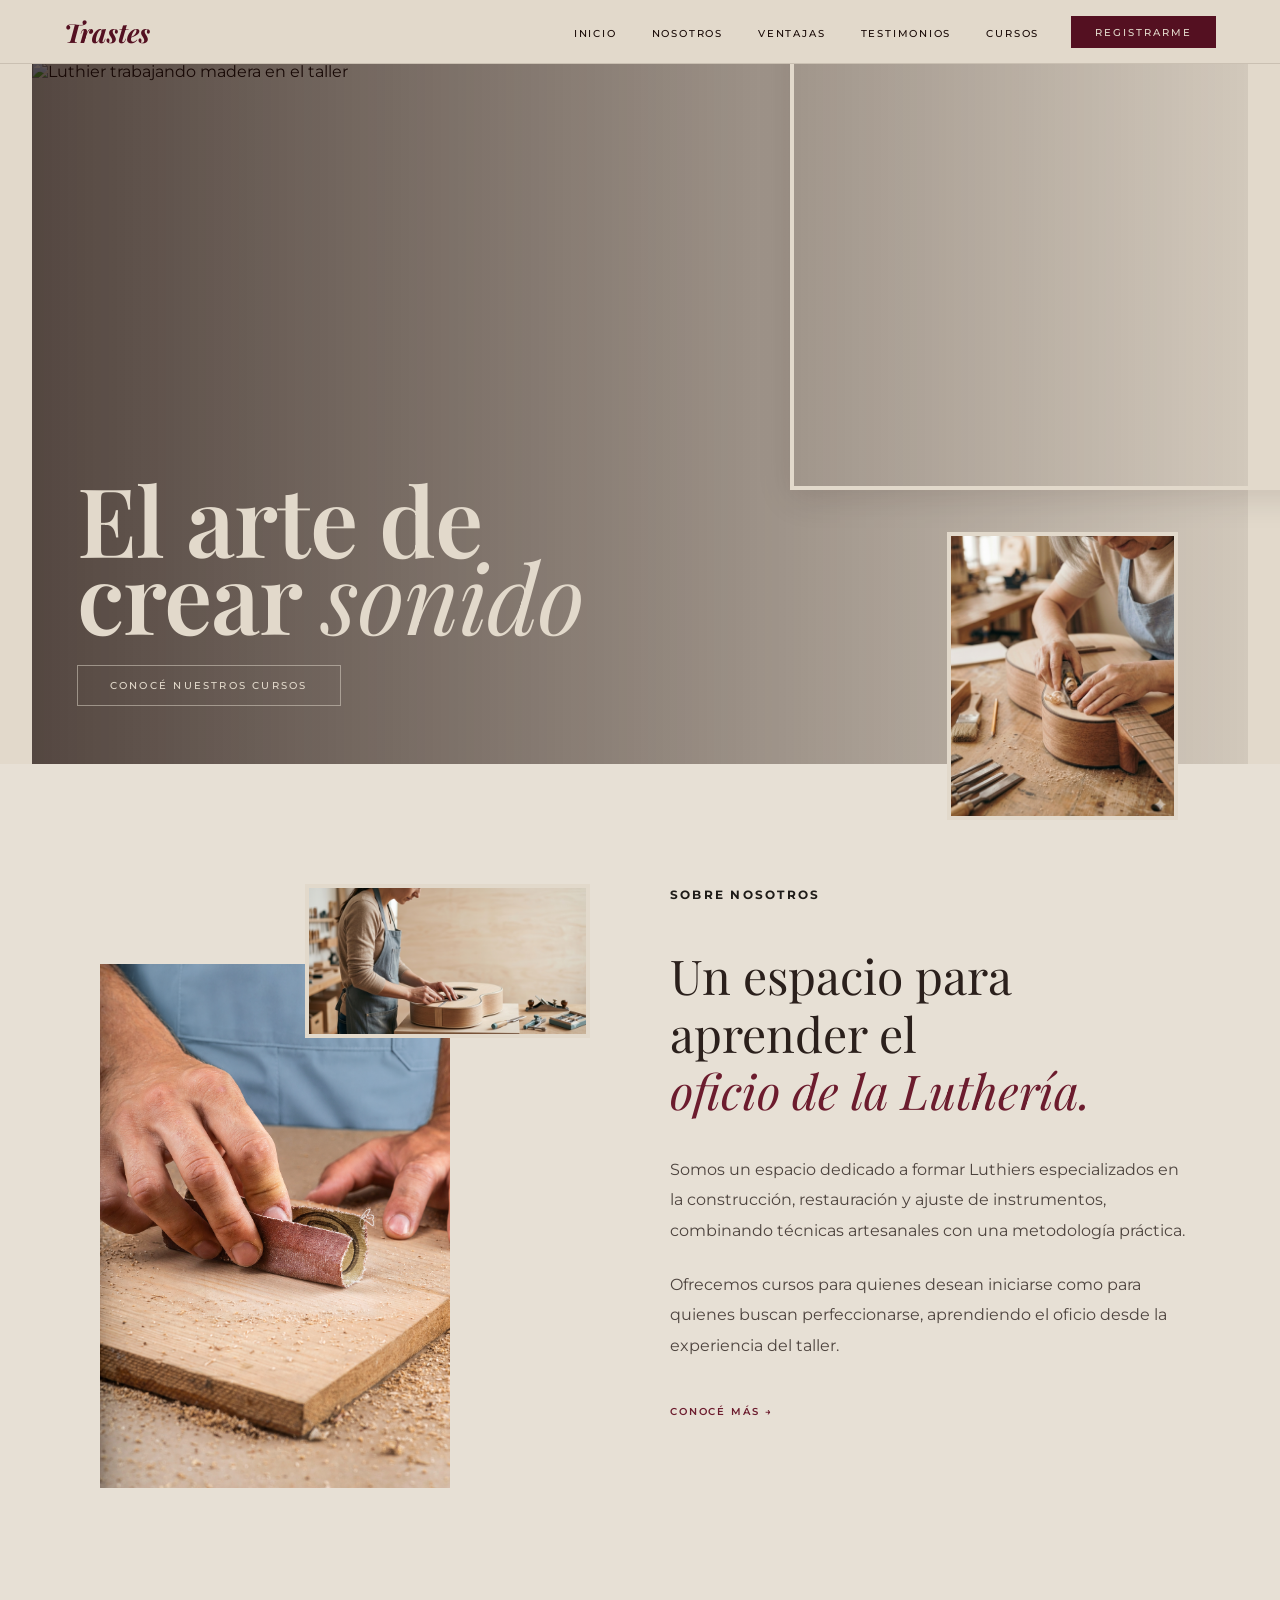
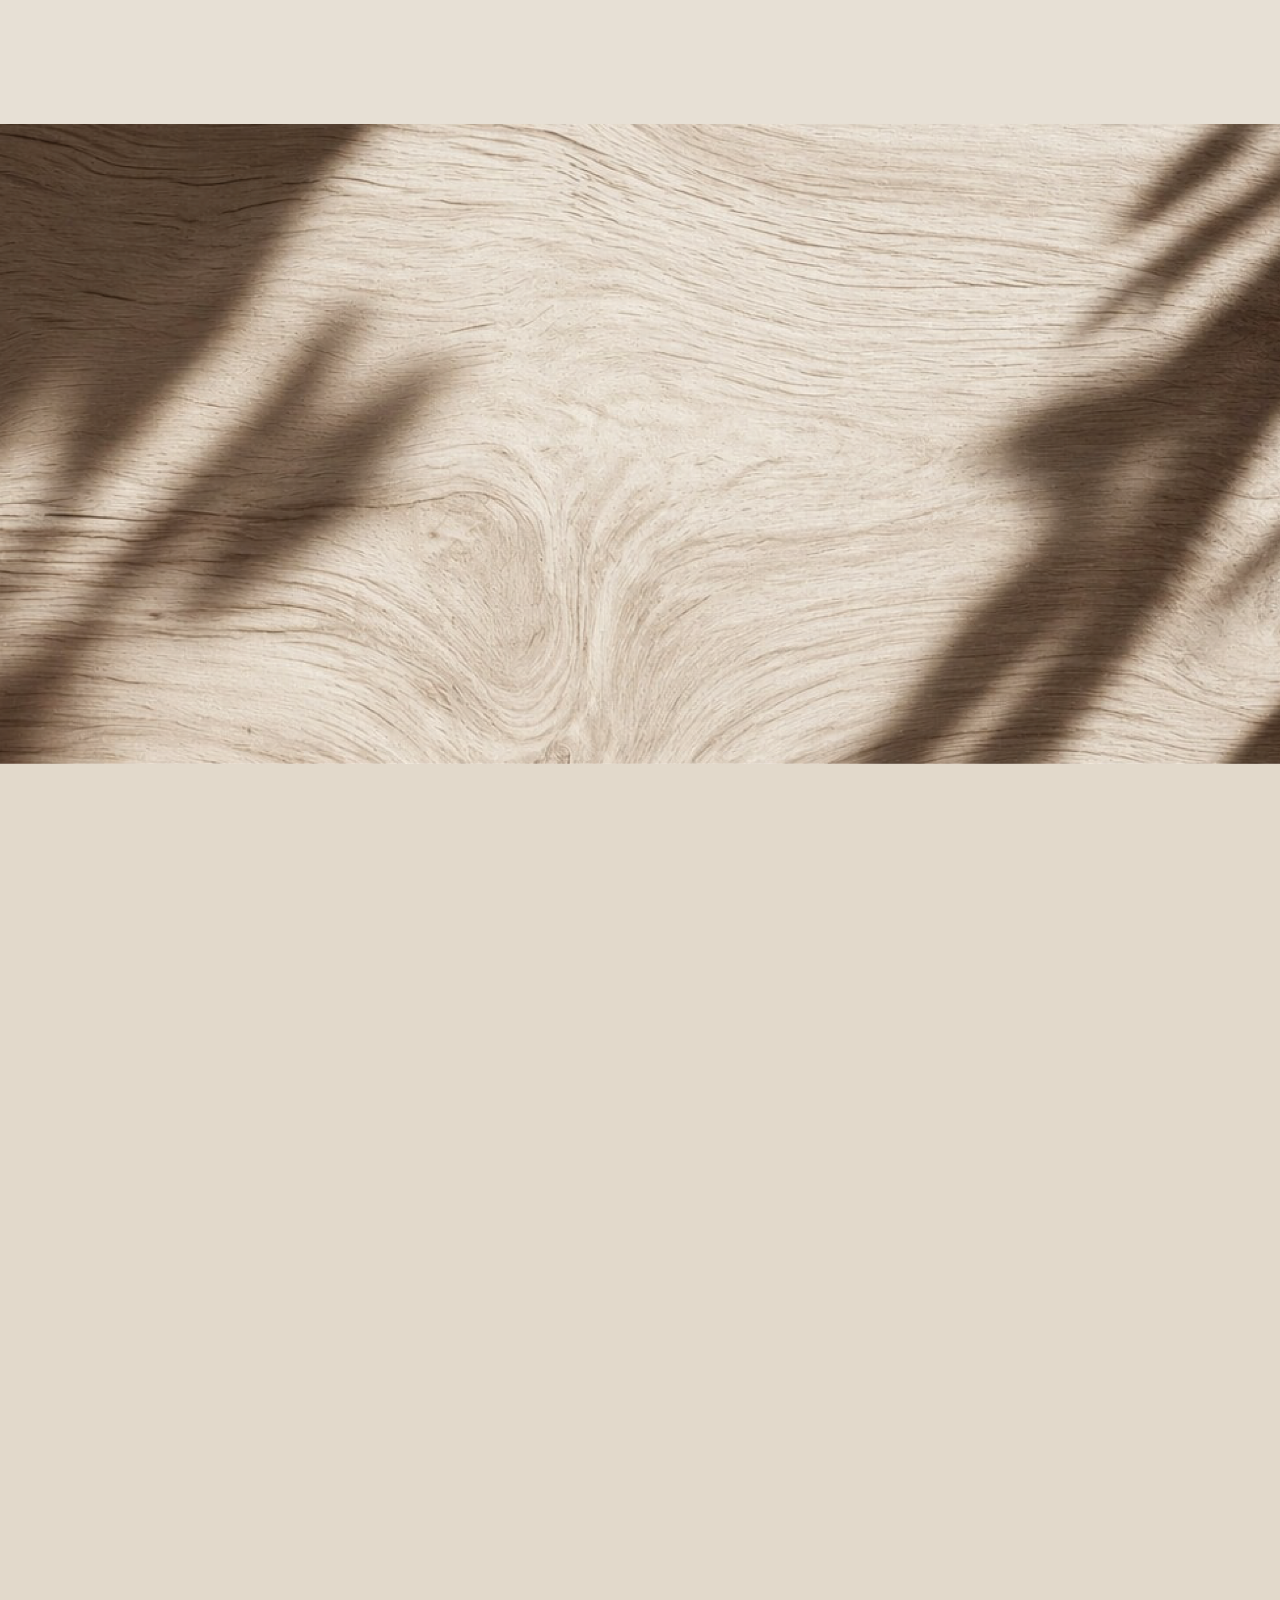
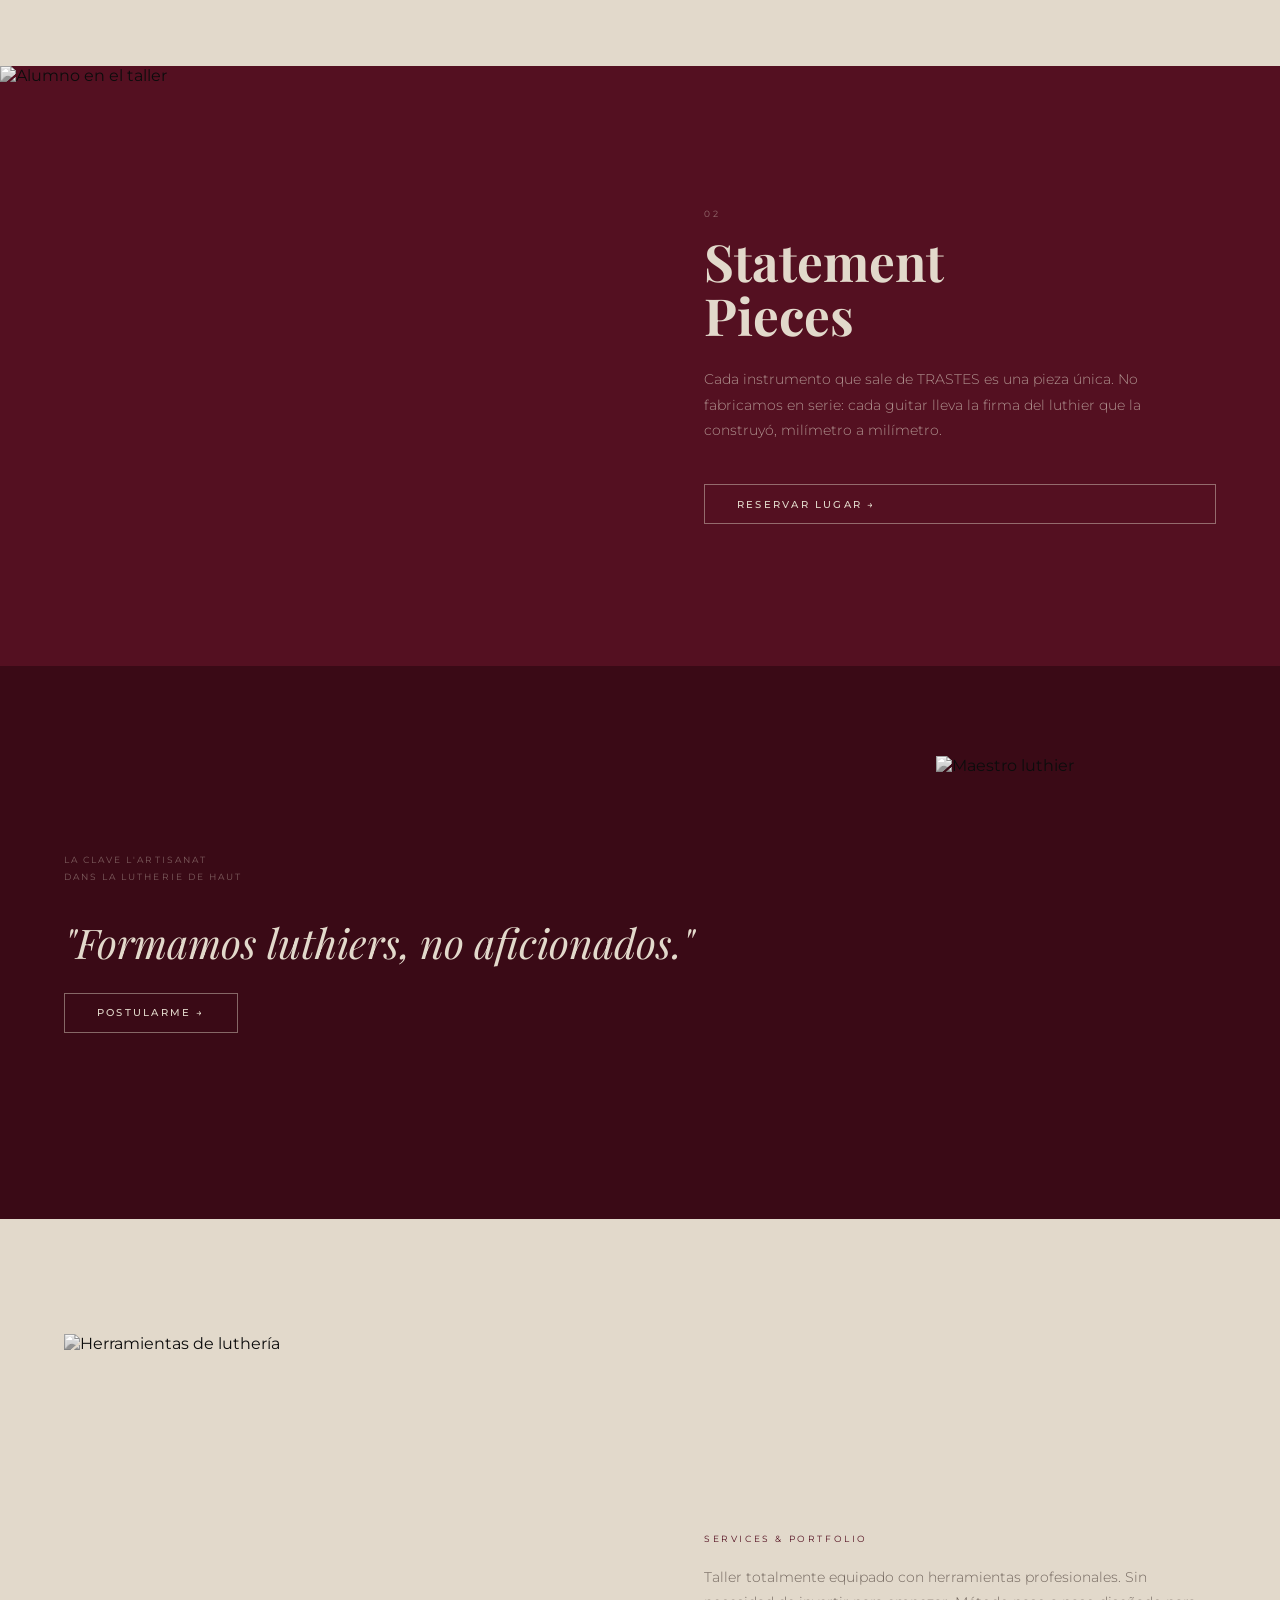
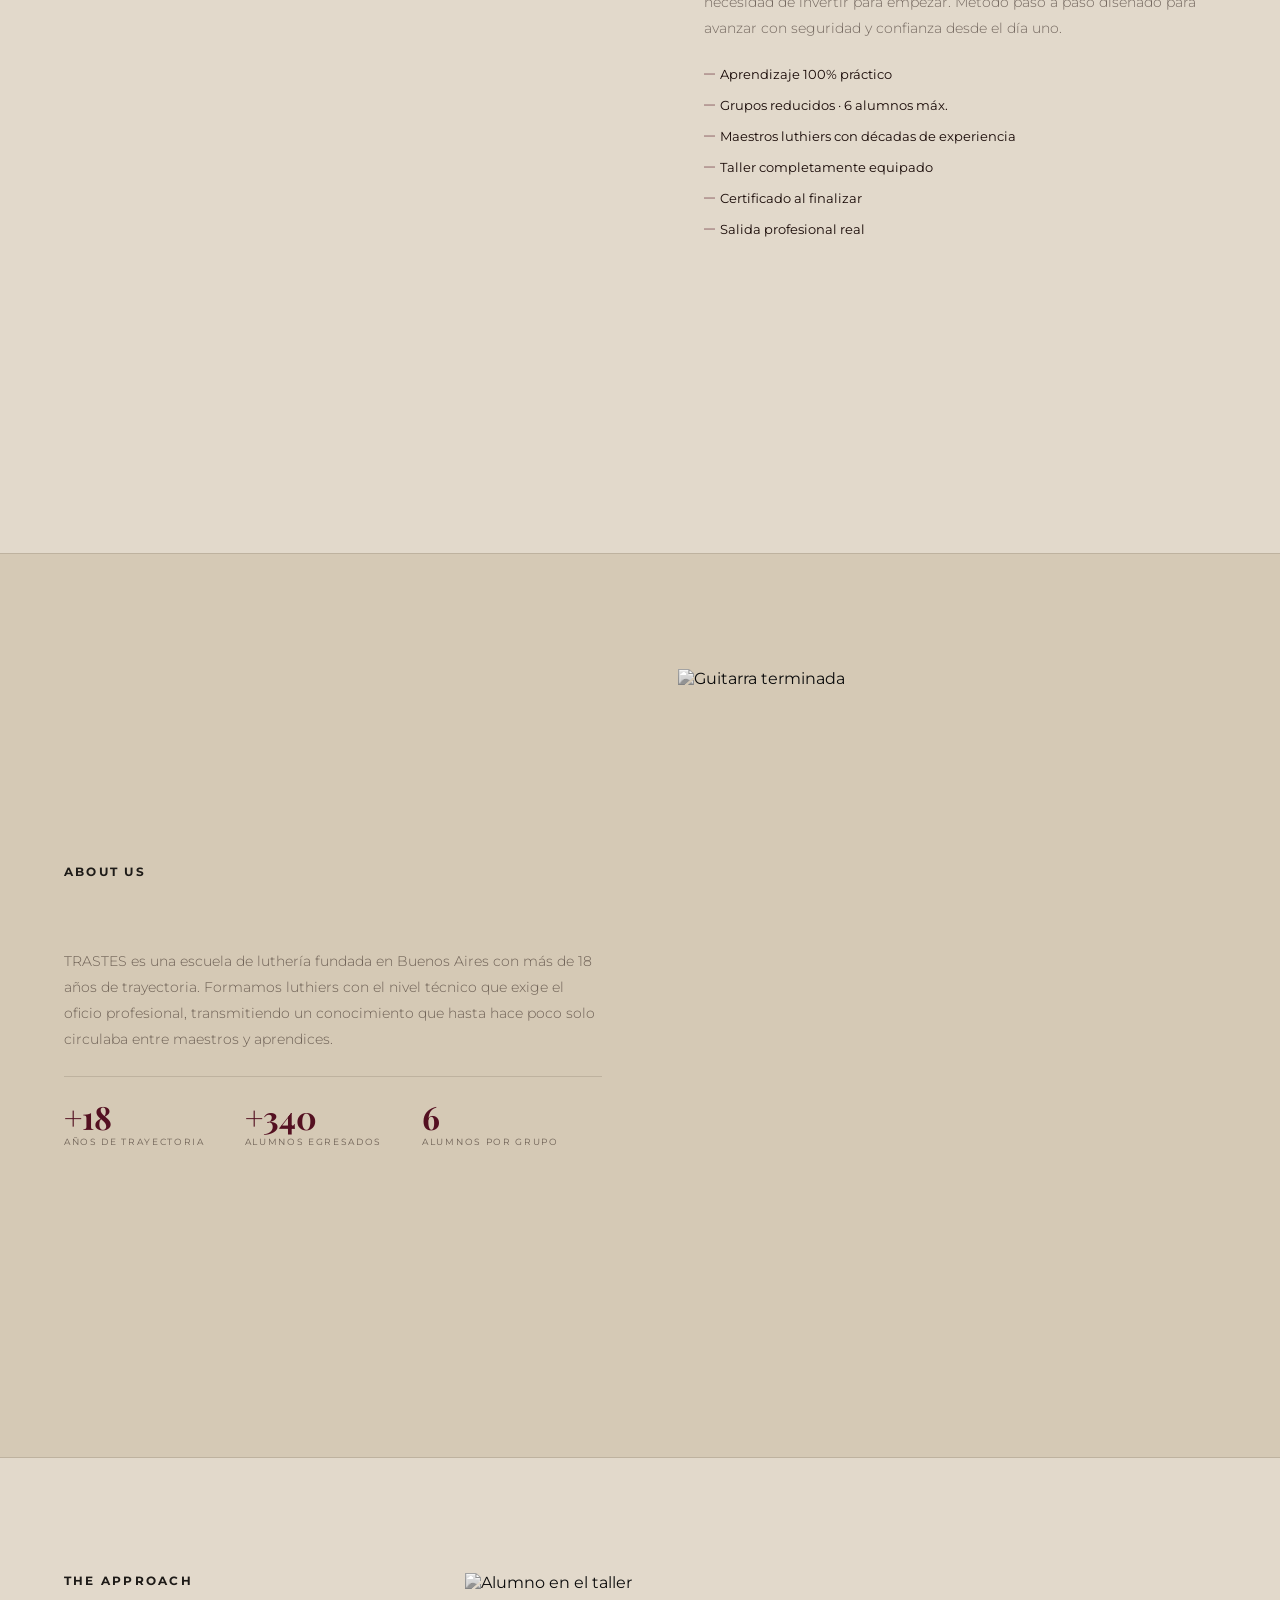
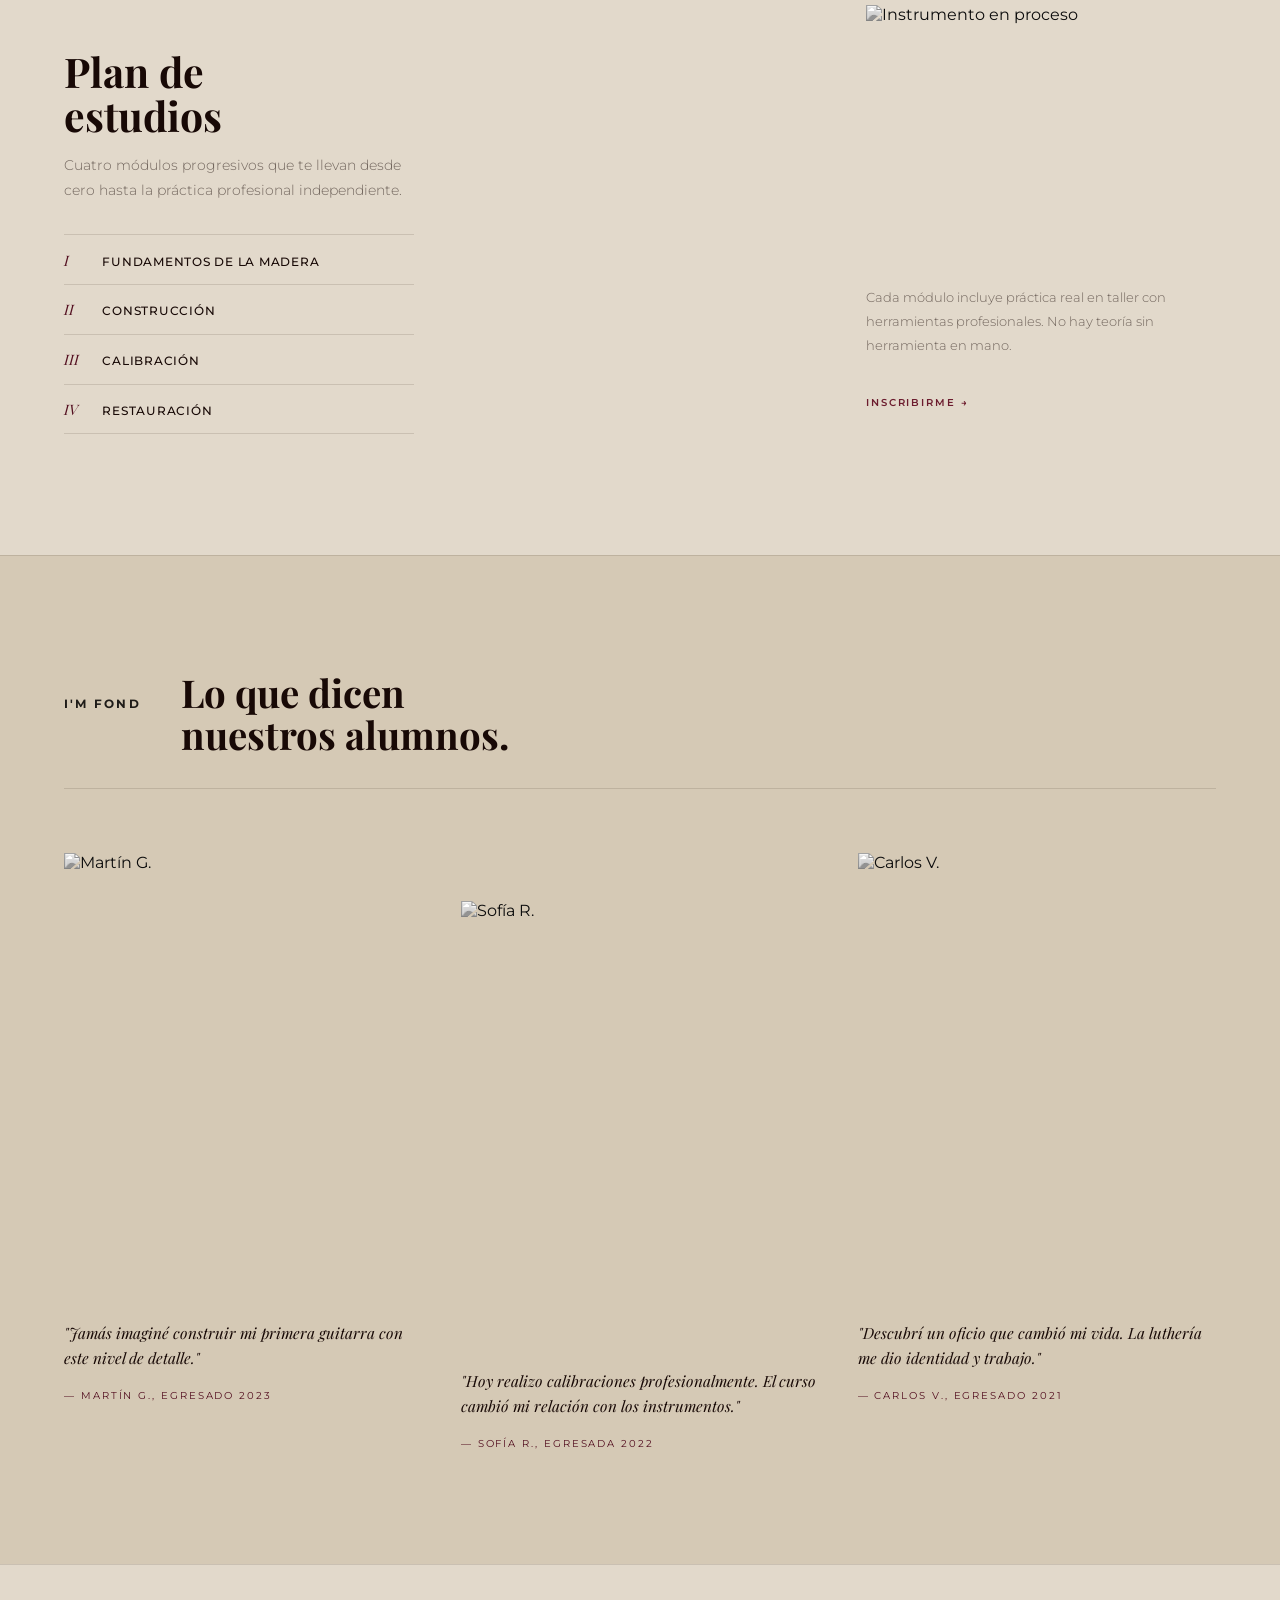
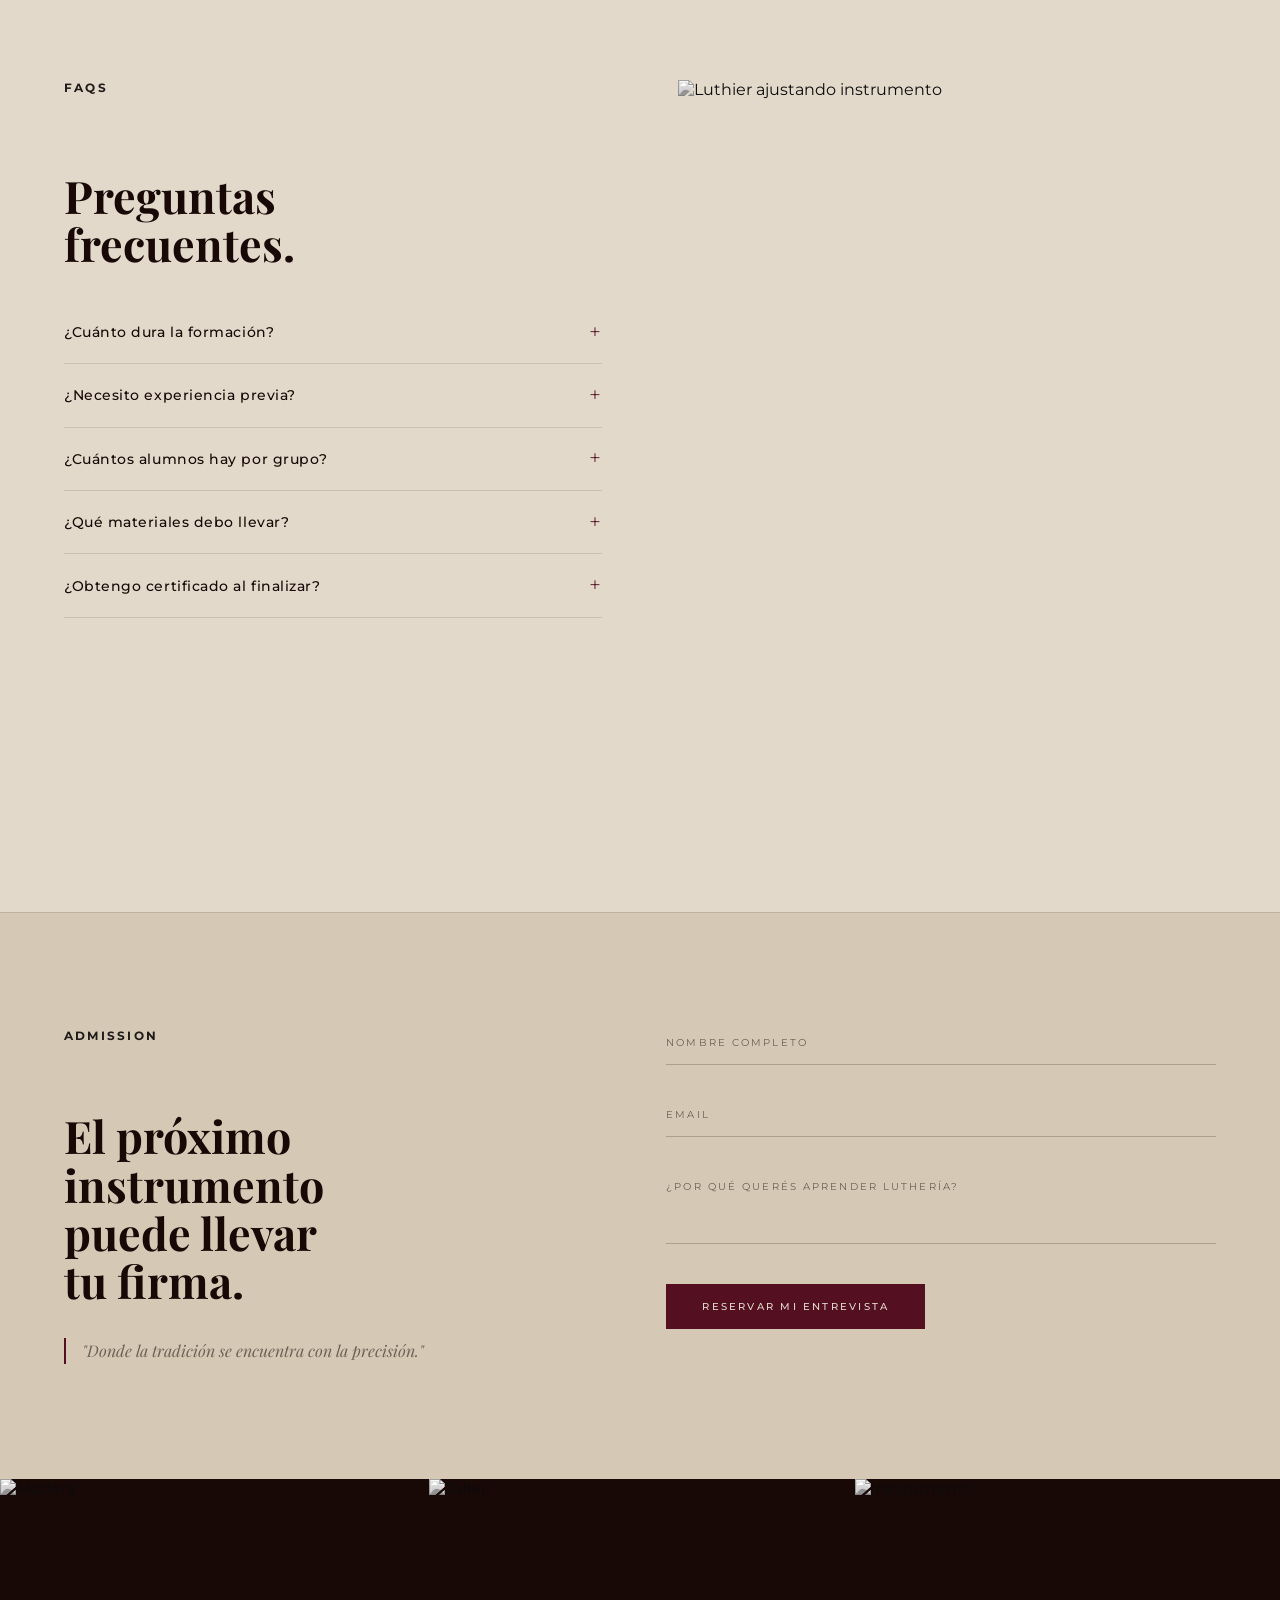
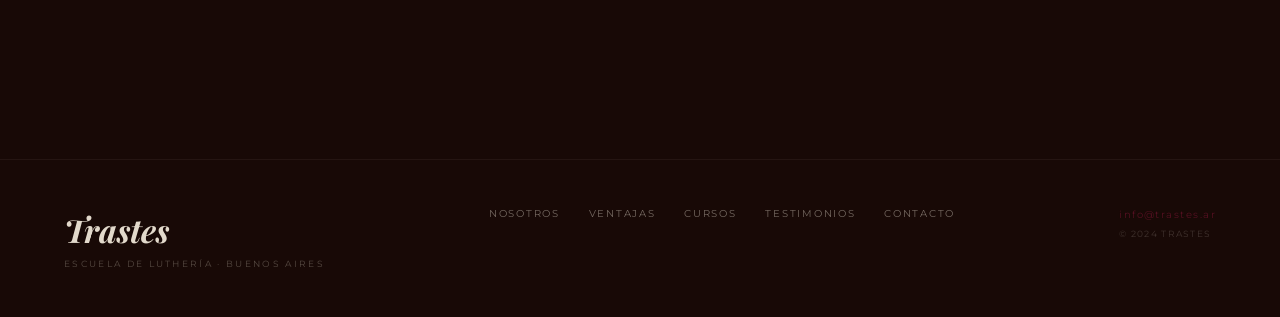
==== index.html @ 35c05bf8 "Add files via upload" ====
<!DOCTYPE html>
<html lang="es">
<head>
  <meta charset="UTF-8" />
  <meta name="viewport" content="width=device-width, initial-scale=1.0" />
  <title>TRASTES — Escuela de Luthería</title>

  <!-- ════ FUENTES ════ -->
  <link rel="preconnect" href="https://fonts.googleapis.com" />
  <link rel="preconnect" href="https://fonts.gstatic.com" crossorigin />
  <link href="https://fonts.googleapis.com/css2?family=Playfair+Display:ital,wght@0,400;0,600;0,700;0,900;1,400;1,600;1,700&family=Montserrat:wght@300;400;500;600&display=swap" rel="stylesheet" />

  <link rel="stylesheet" href="css/styles.css" />
</head>
<body>

  <!-- ════════════════════════════════════════════
       LOADER
  ════════════════════════════════════════════ -->
  <!-- INICIO LOADER -->
  <div class="loader" id="loader">
    <span class="loader-logo">Trastes</span>
    <div class="loader-track"><div class="loader-fill" id="loaderFill"></div></div>
  </div>
  <!-- FIN LOADER -->


  <!-- ════════════════════════════════════════════
       NAVEGACIÓN
  ════════════════════════════════════════════ -->
  <!-- INICIO NAV -->
  <nav class="nav" id="mainNav">
    <a href="#hero" class="nav-logo">Trastes</a>
    <ul class="nav-links" id="navLinks">
      <li><a href="#hero"        class="nav-link">Inicio</a></li>
      <li><a href="#nosotros"    class="nav-link">Nosotros</a></li>
      <li><a href="#ventajas"    class="nav-link">Ventajas</a></li>
      <li><a href="#testimonios" class="nav-link">Testimonios</a></li>
      <li><a href="#cursos"      class="nav-link">Cursos</a></li>
    </ul>
    <a href="#admision" class="nav-cta">Registrarme</a>
    <button class="nav-burger" id="navBurger" aria-label="Menú" aria-expanded="false">
      <span class="bl"></span><span class="bl"></span>
    </button>
  </nav>
  <!-- Panel mobile -->
  <div class="mobile-panel" id="mobilePanel">
    <ul class="mobile-list">
      <li><a href="#hero"        class="mob-link">Inicio</a></li>
      <li><a href="#nosotros"    class="mob-link">Nosotros</a></li>
      <li><a href="#ventajas"    class="mob-link">Ventajas</a></li>
      <li><a href="#testimonios" class="mob-link">Testimonios</a></li>
      <li><a href="#cursos"      class="mob-link">Cursos</a></li>
      <li><a href="#admision"    class="mob-link mob-cta">Registrarme</a></li>
    </ul>
  </div>
  <!-- FIN NAV -->


  <!-- ════════════════════════════════════════════
       S1 · HERO
       Foto sangra a bordes, texto abajo-izquierda,
       imagen secundaria flota superpuesta abajo-derecha
  ════════════════════════════════════════════ -->
  <!-- INICIO S1 HERO -->
  <section class="s1" id="hero">
    <!-- Foto principal: luthier trabajando madera -->
    <div class="s1-bg">
      <!--
        [IMAGEN HERO]
        Foto real: luthier tallando madera, taller cálido.
        Dimensiones recomendadas: 1600×900px
        Reemplazá el src por tu foto.
      -->
      <img
        src=assets/hero.png
        alt="Luthier trabajando madera en el taller"
        class="s1-photo" id="heroPhoto"
      />
      <div class="s1-overlay"></div>
    </div>

    <!-- Texto superpuesto: abajo-izquierda -->
    <div class="s1-text">
      <h1 class="s1-title">
        El arte de<br>crear <em>sonido</em>
      </h1>
      <a href="#cursos" class="cta-outline">Conocé nuestros cursos</a>
    </div>

    <!-- Imagen secundaria flotante: abajo-derecha
         Recuadro más pequeño superpuesto sobre la foto principal -->
    <div class="s1-inset">
      <!--
        [IMAGEN INSET HERO]
        Foto: detalle de instrumento terminado o madera de cerca.
      -->
      <img
        src=assets/2.png
        alt="Detalle de madera trabajada"
      />
    </div>
  </section>
  <!-- FIN S1 HERO -->


  <!-- ════════════════════════════════════════════
       S2 · FILOSOFÍA — layout editorial asimétrico
       Número enorme "01" + texto lead + foto cuadrada
       EVERY LINE TELLS A STORY
  ════════════════════════════════════════════ -->
<!-- =========================
SOBRE NOSOTROS
========================= -->
<section class="s2" id="nosotros">

    <div class="s2-container">

        <!-- IZQUIERDA -->
        <div class="s2-gallery">

            <div class="img-small img-top">
                <img src="assets/4.png" alt="">
            </div>

            <div class="img-main">
                <img src="assets/3.png" alt="">
            </div>

            <div class="img-small img-bottom">
                <img src="assets/5.png" alt="">
            </div>

        </div>

        <!-- DERECHA -->
        <div class="s2-content">

            <span class="tag">
                SOBRE NOSOTROS
            </span>

            <h2>

                Un espacio para<br>

                aprender el<br> 
              <em>oficio de la Luthería.</em>

            </h2>

            <p>

                Somos un espacio dedicado a formar Luthiers especializados en la
                construcción, restauración y ajuste de instrumentos,
                combinando técnicas artesanales con una metodología práctica.

            </p>

            <p>

                Ofrecemos cursos para quienes desean iniciarse como para quienes
                buscan perfeccionarse, aprendiendo el oficio desde la experiencia
                del taller.

            </p>

            <a href="#cursos" class="link-arrow">
                Conocé más →
            </a>

        </div>

    </div>

</section>
  <!-- FIN S2 FILOSOFÍA -->

<section class="s3">

    <div class="s3-photo-wrap">

        <img
            src="assets/5-09.png"
            alt="Interior del taller"
            class="s3-photo"
        />

        <div class="s3-overlay"></div>

        <div class="s3-quote-box">

            <p class="s3-quote">
                Cada instrumento que construís refleja paciencia y
                presición.
            </p>

        </div>

    </div>

</section>
  <!-- ════════════════════════════════════════════
       S4 · INTERIOR DESIGN — grilla editorial
       Col izquierda: número + título + texto
       Col derecha: foto grande + foto pequeña superpuesta
  ════════════════════════════════════════════ -->
  <!-- INICIO S4 ABOUT -->
  <section class="s4 js-reveal">
    <div class="s4-wrap">

      <div class="s4-left">
        <p class="s4-num">01.</p>
        <h2 class="s4-title">El Interior<br>Design del<br>Sonido.</h2>
        <p class="s4-body">
          No enseñamos a ensamblar piezas. Formamos luthiers capaces de construir, ajustar y restaurar guitarras con el nivel técnico que exige el oficio profesional.
        </p>
        <p class="s4-body">
          Aprendizaje 100% práctico: construís instrumentos reales desde el primer día. Grupos de máximo 6 alumnos para seguimiento personalizado.
        </p>
        <a href="#cursos" class="cta-solid">Ver cursos</a>
      </div>

      <div class="s4-right">
        <!-- Foto grande -->
        <div class="s4-img-main">
          <!--
            [IMAGEN S4 GRANDE]
            Foto: guitarra acústica apoyada, luz cálida lateral.
          -->
          <img
            src="https://images.unsplash.com/photo-1510915361894-db8b60106cb1?w=800&q=85&auto=format&fit=crop"
            alt="Guitarra en el taller"
            class="img-bw"
          />
        </div>
        <!-- Foto pequeña superpuesta abajo-izquierda -->
        <div class="s4-img-overlap">
          <!--
            [IMAGEN S4 PEQUEÑA]
            Foto: manos del luthier trabajando.
          -->
          <img
            src="https://images.unsplash.com/photo-1558618666-fcd25c85cd64?w=400&q=85&auto=format&fit=crop"
            alt="Manos del luthier"
            class="img-bw"
          />
        </div>
      </div>

    </div>
  </section>
  <!-- FIN S4 ABOUT -->


  <!-- ════════════════════════════════════════════
       S5 · STATEMENT PIECES — bloque vino invertido
       Fondo vino #541021, foto izquierda, texto derecho
  ════════════════════════════════════════════ -->
  <!-- INICIO S5 STATEMENT -->
  <section class="s5 js-reveal">
    <div class="s5-wrap">

      <!-- Foto izquierda sangra al borde -->
      <div class="s5-img">
        <!--
          [IMAGEN S5]
          Foto: alumno trabajando en el taller, cálida.
        -->
        <img
          src="https://images.unsplash.com/photo-1516924962500-2b4b3b99ea02?w=800&q=85&auto=format&fit=crop"
          alt="Alumno en el taller"
          class="img-bw"
        />
      </div>

      <!-- Texto derecho sobre fondo vino -->
      <div class="s5-text">
        <p class="s5-num">02</p>
        <h2 class="s5-title">Statement<br>Pieces</h2>
        <p class="s5-body">
          Cada instrumento que sale de TRASTES es una pieza única. No fabricamos en serie: cada guitar lleva la firma del luthier que la construyó, milímetro a milímetro.
        </p>
        <a href="#admision" class="cta-outline-light">Reservar lugar →</a>
      </div>

    </div>
  </section>
  <!-- FIN S5 STATEMENT -->


  <!-- ════════════════════════════════════════════
       S6 · MANIFIESTO — cita tipográfica gigante
       Fondo vino, texto crema centrado
  ════════════════════════════════════════════ -->
  <!-- INICIO S6 MANIFIESTO -->
  <section class="s6 js-reveal">
    <div class="s6-wrap">
      <div class="s6-left">
        <p class="s6-tag">LA CLAVE L'ARTISANAT<br>DANS LA LUTHERIE DE HAUT</p>
        <blockquote class="s6-quote">
          "Formamos luthiers, no aficionados."
        </blockquote>
        <a href="#admision" class="cta-outline-light s6-cta">Postularme →</a>
      </div>
      <div class="s6-img">
        <!--
          [IMAGEN S6]
          Foto: maestro luthier de frente, taller de fondo.
        -->
        <img
          src="https://images.unsplash.com/photo-1507003211169-0a1dd7228f2d?w=600&q=85&auto=format&fit=crop"
          alt="Maestro luthier"
          class="img-bw"
        />
      </div>
    </div>
  </section>
  <!-- FIN S6 MANIFIESTO -->


  <!-- ════════════════════════════════════════════
       S7 · UNE CUISINE — grilla invertida crema
       Foto grande izquierda, texto derecho superpuesto
       + foto pequeña que sobresale del recuadro
  ════════════════════════════════════════════ -->
  <!-- INICIO S7 VENTAJAS -->
  <section class="s7 js-reveal" id="ventajas">
    <div class="s7-wrap">

      <!-- Foto grande izquierda (sangra al borde) -->
      <div class="s7-img-main">
        <!--
          [IMAGEN S7 GRANDE]
          Foto: herramientas de luthería sobre mesa de madera.
        -->
        <img
          src="https://images.unsplash.com/photo-1564767655658-4e3de85f5e5d?w=900&q=85&auto=format&fit=crop"
          alt="Herramientas de luthería"
          class="img-bw"
        />
      </div>

      <!-- Foto pequeña superpuesta arriba-derecha de la grande -->
      <div class="s7-img-overlap">
        <!--
          [IMAGEN S7 PEQUEÑA]
          Foto: detalle de barnizado o acabado.
        -->
        <img
          src="https://images.unsplash.com/photo-1511671782779-c97d3d27a1d4?w=400&q=85&auto=format&fit=crop"
          alt="Acabado de guitarra"
          class="img-bw"
        />
      </div>

      <!-- Bloque de texto derecho -->
      <div class="s7-text">
        <p class="s7-tag">SERVICES & PORTFOLIO</p>
        <p class="s7-body">
          Taller totalmente equipado con herramientas profesionales. Sin necesidad de invertir para empezar. Método paso a paso diseñado para avanzar con seguridad y confianza desde el día uno.
        </p>
        <ul class="s7-list">
          <li>Aprendizaje 100% práctico</li>
          <li>Grupos reducidos · 6 alumnos máx.</li>
          <li>Maestros luthiers con décadas de experiencia</li>
          <li>Taller completamente equipado</li>
          <li>Certificado al finalizar</li>
          <li>Salida profesional real</li>
        </ul>
      </div>

    </div>
  </section>
  <!-- FIN S7 VENTAJAS -->


  <!-- ════════════════════════════════════════════
       S8 · ABOUT US — grilla editorial 2 col
       Texto izquierda + foto derecha
  ════════════════════════════════════════════ -->
  <!-- INICIO S8 ABOUT -->
  <section class="s8 js-reveal">
    <div class="s8-wrap">

      <div class="s8-left">
        <p class="tag">about us</p>
        <p class="s8-body">
          TRASTES es una escuela de luthería fundada en Buenos Aires con más de 18 años de trayectoria. Formamos luthiers con el nivel técnico que exige el oficio profesional, transmitiendo un conocimiento que hasta hace poco solo circulaba entre maestros y aprendices.
        </p>
        <div class="s8-stats">
          <div class="s8-stat">
            <span class="s8-sn">+18</span>
            <span class="s8-sl">años de trayectoria</span>
          </div>
          <div class="s8-stat">
            <span class="s8-sn">+340</span>
            <span class="s8-sl">alumnos egresados</span>
          </div>
          <div class="s8-stat">
            <span class="s8-sn">6</span>
            <span class="s8-sl">alumnos por grupo</span>
          </div>
        </div>
      </div>

      <div class="s8-right">
        <!--
          [IMAGEN S8]
          Foto: guitarra terminada o detalle del barnizado.
        -->
        <img
          src="https://images.unsplash.com/photo-1510915361894-db8b60106cb1?w=700&q=85&auto=format&fit=crop"
          alt="Guitarra terminada"
          class="img-bw"
        />
      </div>

    </div>
  </section>
  <!-- FIN S8 ABOUT -->


  <!-- ════════════════════════════════════════════
       S9 · THE APPROACH — panel crema editorial
       Izquierda: etiqueta + título + texto
       Centro: foto vertical
       Derecha: foto pequeña + texto adicional
  ════════════════════════════════════════════ -->
  <!-- INICIO S9 APPROACH -->
  <section class="s9 js-reveal" id="cursos">
    <div class="s9-wrap">

      <div class="s9-col-a">
        <p class="tag">The Approach</p>
        <h2 class="s9-title">Plan de<br>estudios</h2>
        <p class="s9-body">Cuatro módulos progresivos que te llevan desde cero hasta la práctica profesional independiente.</p>
        <ul class="s9-modulos">
          <li class="s9-mod">
            <span class="s9-mod-n">I</span>
            <span class="s9-mod-name">Fundamentos de la madera</span>
          </li>
          <li class="s9-mod">
            <span class="s9-mod-n">II</span>
            <span class="s9-mod-name">Construcción</span>
          </li>
          <li class="s9-mod">
            <span class="s9-mod-n">III</span>
            <span class="s9-mod-name">Calibración</span>
          </li>
          <li class="s9-mod">
            <span class="s9-mod-n">IV</span>
            <span class="s9-mod-name">Restauración</span>
          </li>
        </ul>
      </div>

      <div class="s9-col-b">
        <!--
          [IMAGEN S9 VERTICAL]
          Foto: alumno trabajando en el taller, vertical.
        -->
        <img
          src="https://images.unsplash.com/photo-1516924962500-2b4b3b99ea02?w=600&q=85&auto=format&fit=crop"
          alt="Alumno en el taller"
          class="img-bw s9-photo"
        />
      </div>

      <div class="s9-col-c">
        <!--
          [IMAGEN S9 PEQUEÑA]
          Foto: instrumento en proceso, detalle.
        -->
        <img
          src="https://images.unsplash.com/photo-1564767655658-4e3de85f5e5d?w=400&q=85&auto=format&fit=crop"
          alt="Instrumento en proceso"
          class="img-bw s9-photo-sm"
        />
        <p class="s9-body-sm">Cada módulo incluye práctica real en taller con herramientas profesionales. No hay teoría sin herramienta en mano.</p>
        <a href="#admision" class="link-arrow">Inscribirme →</a>
      </div>

    </div>
  </section>
  <!-- FIN S9 APPROACH -->


  <!-- ════════════════════════════════════════════
       S10 · TESTIMONIOS — 3 columnas editoriales
       Foto grande + cita + nombre
  ════════════════════════════════════════════ -->
  <!-- INICIO S10 TESTIMONIOS -->
  <section class="s10 js-reveal" id="testimonios">
    <div class="s10-wrap">

      <div class="s10-header">
        <span class="tag">I'm fond</span>
        <h2 class="s10-title">Lo que dicen<br>nuestros alumnos.</h2>
      </div>

      <div class="s10-grid">

        <div class="s10-card js-child">
          <!--
            [FOTO TESTIMONIO 1]
            Foto: retrato de alumno egresado.
          -->
          <div class="s10-photo">
            <img
              src="https://images.unsplash.com/photo-1507003211169-0a1dd7228f2d?w=500&q=85&auto=format&fit=crop&face"
              alt="Martín G."
              class="img-bw"
            />
          </div>
          <blockquote class="s10-quote">"Jamás imaginé construir mi primera guitarra con este nivel de detalle."</blockquote>
          <p class="s10-author">— Martín G., egresado 2023</p>
        </div>

        <div class="s10-card js-child" style="margin-top: 3rem;">
          <!--
            [FOTO TESTIMONIO 2]
            Foto: retrato de alumna egresada.
          -->
          <div class="s10-photo">
            <img
              src="https://images.unsplash.com/photo-1494790108377-be9c29b29330?w=500&q=85&auto=format&fit=crop&face"
              alt="Sofía R."
              class="img-bw"
            />
          </div>
          <blockquote class="s10-quote">"Hoy realizo calibraciones profesionalmente. El curso cambió mi relación con los instrumentos."</blockquote>
          <p class="s10-author">— Sofía R., egresada 2022</p>
        </div>

        <div class="s10-card js-child">
          <!--
            [FOTO TESTIMONIO 3]
            Foto: retrato de alumno egresado.
          -->
          <div class="s10-photo">
            <img
              src="https://images.unsplash.com/photo-1500648767791-00dcc994a43e?w=500&q=85&auto=format&fit=crop&face"
              alt="Carlos V."
              class="img-bw"
            />
          </div>
          <blockquote class="s10-quote">"Descubrí un oficio que cambió mi vida. La luthería me dio identidad y trabajo."</blockquote>
          <p class="s10-author">— Carlos V., egresado 2021</p>
        </div>

      </div>
    </div>
  </section>
  <!-- FIN S10 TESTIMONIOS -->


  <!-- ════════════════════════════════════════════
       S11 · FAQ — fondo crema, 2 col editorial
       Izquierda: título + acordeón
       Derecha: foto vertical grande
  ════════════════════════════════════════════ -->
  <!-- INICIO S11 FAQ -->
  <section class="s11 js-reveal" id="faq">
    <div class="s11-wrap">

      <div class="s11-left">
        <p class="tag">FAQS</p>
        <h2 class="s11-title">Preguntas<br>frecuentes.</h2>

        <div class="faq-list" id="faqList">

          <div class="faq-item">
            <button class="faq-q" aria-expanded="false">
              <span>¿Cuánto dura la formación?</span>
              <span class="faq-ico">+</span>
            </button>
            <div class="faq-body">
              <p>La formación completa tiene una duración de 8 meses, dividida en cuatro módulos. Hay opciones de cursada intensiva o extendida según tu disponibilidad.</p>
            </div>
          </div>

          <div class="faq-item">
            <button class="faq-q" aria-expanded="false">
              <span>¿Necesito experiencia previa?</span>
              <span class="faq-ico">+</span>
            </button>
            <div class="faq-body">
              <p>No. El programa está diseñado para comenzar desde cero. Solo necesitás disposición para aprender y trabajo manual.</p>
            </div>
          </div>

          <div class="faq-item">
            <button class="faq-q" aria-expanded="false">
              <span>¿Cuántos alumnos hay por grupo?</span>
              <span class="faq-ico">+</span>
            </button>
            <div class="faq-body">
              <p>Máximo 6 alumnos por grupo. Esta restricción es fundamental para garantizar seguimiento personalizado en cada etapa.</p>
            </div>
          </div>

          <div class="faq-item">
            <button class="faq-q" aria-expanded="false">
              <span>¿Qué materiales debo llevar?</span>
              <span class="faq-ico">+</span>
            </button>
            <div class="faq-body">
              <p>El taller cuenta con todas las herramientas necesarias. Los materiales de construcción están incluidos en el arancel. Solo necesitás ropa cómoda de trabajo.</p>
            </div>
          </div>

          <div class="faq-item">
            <button class="faq-q" aria-expanded="false">
              <span>¿Obtengo certificado al finalizar?</span>
              <span class="faq-ico">+</span>
            </button>
            <div class="faq-body">
              <p>Sí. Al completar los cuatro módulos recibís un certificado de formación emitido por TRASTES Escuela de Luthería.</p>
            </div>
          </div>

        </div><!-- fin faq-list -->
      </div>

      <!-- Foto derecha que sangra hasta el borde -->
      <div class="s11-img">
        <!--
          [IMAGEN FAQ]
          Foto: luthier ajustando trastes, detalle manos.
        -->
        <img
          src="https://images.unsplash.com/photo-1558618666-fcd25c85cd64?w=800&q=85&auto=format&fit=crop"
          alt="Luthier ajustando instrumento"
          class="img-bw"
        />
      </div>

    </div>
  </section>
  <!-- FIN S11 FAQ -->


  <!-- ════════════════════════════════════════════
       S12 · FORMULARIO DE ADMISIÓN
  ════════════════════════════════════════════ -->
  <!-- INICIO S12 ADMISIÓN -->
  <section class="s12 js-reveal" id="admision">
    <div class="s12-wrap">

      <div class="s12-left">
        <p class="tag">Admission</p>
        <h2 class="s12-title">El próximo<br>instrumento<br>puede llevar<br>tu firma.</h2>
        <p class="s12-note"><em>"Donde la tradición se encuentra con la precisión."</em></p>
      </div>

      <div class="s12-right">
        <form class="form" id="admisionForm" novalidate>

          <div class="form-field">
            <input type="text"  id="fNombre" class="form-input" placeholder=" " required />
            <label class="form-label" for="fNombre">Nombre completo</label>
            <span class="form-bar"></span>
          </div>

          <div class="form-field">
            <input type="email" id="fEmail"  class="form-input" placeholder=" " required />
            <label class="form-label" for="fEmail">Email</label>
            <span class="form-bar"></span>
          </div>

          <div class="form-field">
            <textarea id="fMotivo" class="form-input form-ta" placeholder=" " rows="3" required></textarea>
            <label class="form-label" for="fMotivo">¿Por qué querés aprender luthería?</label>
            <span class="form-bar"></span>
          </div>

          <button type="submit" class="form-btn" id="formBtn">
            <span class="form-btn-txt">Reservar mi entrevista</span>
            <span class="form-btn-load">Enviando…</span>
          </button>

        </form>

        <div class="form-success" id="formSuccess">
          <svg viewBox="0 0 52 52" fill="none" xmlns="http://www.w3.org/2000/svg">
            <circle cx="26" cy="26" r="24" stroke="#541021" stroke-width="1.5"/>
            <path d="M15 26l8 8 14-16" stroke="#541021" stroke-width="1.5" stroke-linecap="round" stroke-linejoin="round"/>
          </svg>
          <p class="success-t">Tu solicitud fue recibida.</p>
          <p class="success-s">Te contactamos en las próximas 48&nbsp;horas.</p>
        </div>
      </div>

    </div>
  </section>
  <!-- FIN S12 ADMISIÓN -->


  <!-- ════════════════════════════════════════════
       FOOTER — 3 fotos + info institucional
  ════════════════════════════════════════════ -->
  <!-- INICIO FOOTER -->
  <footer class="footer">

    <!-- Franja de 3 fotos: igual que en la referencia -->
    <div class="footer-photos">
      <div class="footer-photo">
        <!--
          [FOTO FOOTER 1]
          Foto: madera o instrumento, cuadrada.
        -->
        <img
          src="https://images.unsplash.com/photo-1564767655658-4e3de85f5e5d?w=500&q=80&auto=format&fit=crop"
          alt="Madera"
          class="img-bw"
        />
      </div>
      <div class="footer-photo">
        <!--
          [FOTO FOOTER 2]
          Foto: taller o herramientas, cuadrada.
        -->
        <img
          src="https://images.unsplash.com/photo-1510915361894-db8b60106cb1?w=500&q=80&auto=format&fit=crop"
          alt="Taller"
          class="img-bw"
        />
      </div>
      <div class="footer-photo">
        <!--
          [FOTO FOOTER 3]
          Foto: instrumento terminado, cuadrada.
        -->
        <img
          src="https://images.unsplash.com/photo-1516924962500-2b4b3b99ea02?w=500&q=80&auto=format&fit=crop"
          alt="Instrumento"
          class="img-bw"
        />
      </div>
    </div>

    <!-- Info institucional -->
    <div class="footer-info">
      <div class="footer-brand-col">
        <span class="footer-logo">Trastes</span>
        <p class="footer-tag">Escuela de Luthería · Buenos Aires</p>
      </div>
      <nav class="footer-nav">
        <a href="#nosotros"    class="footer-link">Nosotros</a>
        <a href="#ventajas"    class="footer-link">Ventajas</a>
        <a href="#cursos"      class="footer-link">Cursos</a>
        <a href="#testimonios" class="footer-link">Testimonios</a>
        <a href="#admision"    class="footer-link">Contacto</a>
      </nav>
      <div class="footer-contact">
        <a href="mailto:info@trastes.ar" class="footer-mail">info@trastes.ar</a>
        <p class="footer-copy">© 2024 TRASTES</p>
      </div>
    </div>

  </footer>
  <!-- FIN FOOTER -->


  <script src="js/main.js" defer></script>
</body>
</html>
---- css/styles.css ----
/* ══════════════════════════════════════════════════════════
   TRASTES · Escuela de Luthería
   styles.css
   Paleta: #E2D9CB · #541021 · #94B2C9 · #180906
   Tipografía: Playfair Display · Montserrat
   Estética: editorial de lujo asimétrico, collage de fotos,
             bloques de color que irrumpen, grillas staggered
══════════════════════════════════════════════════════════ */


/* ──────────────────────────────────────────
   VARIABLES
────────────────────────────────────────── */
:root {
  --cream:      #E2D9CB;
  --cream2:     #D5C9B5;       /* crema ligeramente más oscura */
  --vino:       #541021;
  --vino-dk:    #3A0A16;
  --steel:      #94B2C9;
  --ink:        #180906;
  --ink55:      rgba(24,9,6,.55);
  --ink15:      rgba(24,9,6,.12);

  --f-serif:    'Playfair Display', Georgia, serif;
  --f-sans:     'Montserrat', Arial, sans-serif;

  --ease:       cubic-bezier(.23,1,.32,1);
  --gap-section:clamp(5rem,9vw,10rem);
}

/* ──────────────────────────────────────────
   RESET
────────────────────────────────────────── */
*,*::before,*::after{box-sizing:border-box;margin:0;padding:0;}
html{scroll-behavior:smooth;font-size:16px;}
body{background:var(--cream);color:var(--ink);font-family:var(--f-sans);-webkit-font-smoothing:antialiased;overflow-x:hidden;}
img{display:block;max-width:100%;height:100%;object-fit:cover;}
a{text-decoration:none;color:inherit;}
ul{list-style:none;}
button{cursor:pointer;background:none;border:none;font-family:inherit;}

/* ──────────────────────────────────────────
   TIPOGRAFÍA REUTILIZABLE
────────────────────────────────────────── */
.tag {
  font-family: var(--f-sans);
  font-size: .60rem;
  font-weight: 500;
  letter-spacing: .28em;
  text-transform: uppercase;
  color: var(--ink55);
  margin-bottom: .8rem;
  display: block;
}

.link-arrow {
  font-family: var(--f-sans);
  font-size: .65rem;
  font-weight: 500;
  letter-spacing: .18em;
  text-transform: uppercase;
  color: var(--vino);
  display: inline-block;
  margin-top: 1.2rem;
  transition: letter-spacing .3s var(--ease);
}
.link-arrow:hover { letter-spacing: .28em; }

/* ──────────────────────────────────────────
   IMÁGENES — escala de grises → color al hover
────────────────────────────────────────── */
.img-bw {
  width: 100%;
  height: 100%;
  object-fit: cover;
  filter: grayscale(100%);
  transition: filter .65s var(--ease), transform .65s var(--ease);
  transform: scale(1);
}
.img-bw:hover { filter: grayscale(0%); transform: scale(1.03); }

/* ──────────────────────────────────────────
   BOTONES
────────────────────────────────────────── */

/* Outline crema (sobre fotos oscuras / fondo vino) */
.cta-outline {
  display: inline-block;
  font-family: var(--f-sans);
  font-size: .63rem;
  font-weight: 500;
  letter-spacing: .22em;
  text-transform: uppercase;
  color: var(--cream);
  border: 1px solid rgba(226,217,203,.5);
  padding: .8rem 2rem;
  position: relative;
  overflow: hidden;
  transition: color .4s var(--ease), border-color .4s;
}
.cta-outline::before {
  content:'';
  position: absolute;
  inset: 0;
  background: var(--vino);
  transform: scaleY(0);
  transform-origin: bottom;
  transition: transform .4s var(--ease);
  z-index: 0;
}
.cta-outline > * { position:relative;z-index:1; }
.cta-outline:hover::before { transform:scaleY(1); }
.cta-outline:hover { border-color: var(--vino); }

/* Outline claro sobre fondo vino */
.cta-outline-light {
  display: inline-block;
  font-family: var(--f-sans);
  font-size: .63rem;
  font-weight: 500;
  letter-spacing: .22em;
  text-transform: uppercase;
  color: var(--cream);
  border: 1px solid rgba(226,217,203,.45);
  padding: .8rem 2rem;
  margin-top: 1.5rem;
  transition: background .35s, border-color .35s;
}
.cta-outline-light:hover {
  background: rgba(226,217,203,.12);
  border-color: var(--cream);
}

/* Sólido crema sobre fondo claro */
.cta-solid {
  display: inline-block;
  font-family: var(--f-sans);
  font-size: .63rem;
  font-weight: 500;
  letter-spacing: .22em;
  text-transform: uppercase;
  color: var(--cream);
  background: var(--vino);
  padding: .85rem 2rem;
  margin-top: 1.5rem;
  position: relative;
  overflow: hidden;
  transition: background .35s;
}
.cta-solid:hover { background: var(--vino-dk); }


/* ══════════════════════════════════════════════════
   LOADER
══════════════════════════════════════════════════ */
.loader {
  position: fixed;
  inset: 0;
  z-index: 1000;
  background: var(--cream);
  display: flex;
  flex-direction: column;
  align-items: center;
  justify-content: center;
  gap: 2rem;
  transition: opacity .5s var(--ease), visibility .5s;
}
.loader.out { opacity:0;visibility:hidden;pointer-events:none; }
.loader-logo {
  font-family: var(--f-serif);
  font-style: italic;
  font-weight: 700;
  font-size: 3.2rem;
  color: var(--vino);
}
.loader-track {
  width: 140px;
  height: 1px;
  background: rgba(24,9,6,.15);
  overflow: hidden;
}
.loader-fill {
  height: 100%;
  width: 0;
  background: var(--vino);
  transition: width .06s linear;
}


/* ══════════════════════════════════════════════════
   NAVEGACIÓN
══════════════════════════════════════════════════ */
.nav {
  position: fixed;
  top:0;left:0;right:0;
  z-index: 900;
  background: var(--cream);
  border-bottom: 1px solid var(--ink15);
  transition: box-shadow .3s;
}
.nav.scrolled { box-shadow: var(--shadow-premium); }

/* inner: logo · links · cta */
.nav {
  display: flex;
  align-items: center;
  gap: 2rem;
  padding: .85rem clamp(1.5rem,5vw,5rem);
}

.nav-logo {
  font-family: var(--f-serif);
  font-style: italic;
  font-weight: 700;
  font-size: 1.65rem;
  color: var(--vino);
  flex-shrink: 0;
}
.nav-logo:hover { opacity: .75; }

.nav-links {
  display: flex;
  gap: 2.2rem;
  margin-left: auto;
}
.nav-link {
  font-family: var(--f-sans);
  font-size: .62rem;
  font-weight: 500;
  letter-spacing: .18em;
  text-transform: uppercase;
  color: var(--ink);
  position: relative;
  padding-bottom: .12rem;
  transition: color .25s;
}
.nav-link::after {
  content:'';
  position: absolute;
  bottom:0;left:0;
  width:0;height:1px;
  background: var(--vino);
  transition: width .3s var(--ease);
}
.nav-link:hover { color:var(--vino); }
.nav-link:hover::after { width:100%; }

.nav-cta {
  font-family: var(--f-sans);
  font-size: .62rem;
  font-weight: 500;
  letter-spacing: .20em;
  text-transform: uppercase;
  color: var(--cream);
  background: var(--vino);
  padding: .62rem 1.5rem;
  flex-shrink: 0;
  transition: background .3s;
}
.nav-cta:hover { background: var(--vino-dk); }

/* Hamburguesa */
.nav-burger {
  display: none;
  flex-direction: column;
  justify-content: center;
  gap: 5px;
  width: 28px;
  height: 28px;
  margin-left: auto;
  padding: 0;
  background: none;
  border: none;
}
.bl {
  display: block;
  width: 100%;
  height: 1px;
  background: var(--ink);
  transition: transform .35s var(--ease), opacity .25s;
  transform-origin: center;
}
.nav-burger.open .bl:first-child { transform: translateY(3px) rotate(45deg); }
.nav-burger.open .bl:last-child  { transform: translateY(-3px) rotate(-45deg); }

/* Panel mobile */
.mobile-panel {
  position: fixed;
  inset: 0;
  z-index: 800;
  background: var(--cream);
  display: flex;
  align-items: center;
  justify-content: center;
  opacity: 0;
  visibility: hidden;
  transition: opacity .4s var(--ease), visibility .4s;
}
.mobile-panel.open { opacity:1;visibility:visible; }
.mobile-list { display:flex;flex-direction:column;align-items:center;gap:2.2rem; }
.mob-link {
  font-family: var(--f-serif);
  font-weight: 700;
  font-size: clamp(1.8rem,6vw,3rem);
  color: var(--ink);
  transition: color .25s;
}
.mob-link:hover,.mob-cta { color:var(--vino); }


/* ══════════════════════════════════════════════════
   S1 · HERO
   Foto sangra al borde, texto abajo-izquierda,
   pequeña inset flota abajo-derecha sobre la foto
══════════════════════════════════════════════════ */
.s1 {
  /* Espacio para la nav fija */
  padding-top: 62px;
  position: relative;
  background: var(--cream);
}
.s1{
    overflow:visible;
}

/* Wrapper de la foto — con margen lateral para que no toque los bordes */
.s1-bg {
  position: relative;
  /* margen lateral = 2.5vw cada lado, igual que en tu diseño */
  margin: 0 2.5vw;
  height: 78vh;
  min-height: 480px;
  overflow: hidden;
}
.s2-gallery{
    position:relative;
    height:720px;
    overflow:hidden;
}
.s1-photo {
  position: absolute;
  inset: 0;
  width: 100%;
  height: 100%;
  object-fit: cover;
  object-position: center 30%;
  /* sin grayscale en el hero: la foto es protagonista */
  filter: none;
  will-change: transform;
}

/* Overlay: más oscuro a la izquierda para leer el texto */
.s1-overlay {
  position: absolute;
  inset: 0;
  background: linear-gradient(
    90deg,
    rgba(24,9,6,.70) 0%,
    rgba(24,9,6,.42) 48%,
    rgba(24,9,6,.08) 100%
  );
}

/* Texto: posición absoluta abajo-izquierda DENTRO del wrapper */
.s1-text {
  position: absolute;
  left: clamp(2rem, 6vw, 7rem);
  bottom: clamp(2.5rem, 6vh, 5rem);
  z-index: 2;
  max-width: 660px;
}

/* Título del hero */
.s1-title {
  font-family: var(--f-serif);
  font-weight: 600;
  font-size: clamp(3rem, 7.5vw, 8rem);
  line-height: .80;
  color: var(--cream);
  letter-spacing: -.01em;
}
.s1-title em {
  font-style: italic;
  font-weight: 400;
}

.s1-text .cta-outline {
  margin-top: 2rem;
}

/* Imagen inset: flota abajo-derecha sobre la foto principal */
.s1-inset {
  position: absolute;
  /* abajo-derecha del wrapper, superpuesta */
  bottom: -3.5rem;
  right: 8vw;
  width: clamp(160px, 18vw, 260px);
  aspect-ratio: 4/5;
  border: 4px solid var(--cream);
  box-shadow: var(--shadow-premium);
  z-index: 3;
}
.s1-inset img {
  width: 100%;
  height: 100%;
  object-fit: cover;
  filter: none;
}


/* ══════════════════════════════════════════════════
   S2 · FILOSOFÍA — EVERY LINE TELLS A STORY
   Layout editorial asimétrico con número gigante
══════════════════════════════════════════════════ */
/*==================================================
SOBRE NOSOTROS
==================================================*/

.s2{
    background:#E7E0D5;
    padding:120px 0;
    overflow:hidden;
}

.s2-container{
    width:100%;
    max-width:1280px;
    margin:0 auto;
    padding:0 40px;
    display:grid;
    grid-template-columns:1fr 1fr;
    gap:60px;
    box-sizing:border-box;
}

/*============================
GALERÍA
============================*/

.s2-gallery{

    position:relative;
    height:720px;

}

/* Imagen principal */

.img-main{
    position:absolute;
    left:60px;
    top:80px;
    width:350px;
}

.img-main img{

    width:100%;
    display:block;
    box-shadow: var(--shadow-premium);
}

/* Imagen superior */
.img-top{
    position: absolute;
    right: 20px;
    top: 0;
    width: 285px; /* <--- Modificá este valor para cambiar el tamaño (ej: 180px, 200px, 250px) */
    z-index: 3;
}

.img-top img{
    width: 100%;
    display: block;
    box-shadow: var(--shadow-premium);
  border: 4px solid #E2D9CB; /* Podés cambiarlo por #540E20 si lo querés color vino */
}

/*============================
CONTENIDO
============================*/

.s2-content{

    max-width:520px;

}

.tag{
    display: inline-block;
    font-family: var(--f-sans);
    font-size: .78rem;
    font-weight: 700;
    text-transform: uppercase;
    letter-spacing: .18em;
    color: #1e1b18;
    margin-bottom: 45px;
}

.s2-content h2{

    font-family:var(--f-serif);

    font-size:3rem;

    line-height: 1.2;

    font-weight:350;

    color:#2B201C;

    margin-bottom:35px;

}

.s2-content h2 em{

    color:#6C1C2E;
    font-style:italic;
    font-weight:400;

}

.s2-content p{

    font-family:var(--f-sans);

    font-size:1rem;

    line-height:1.9;

    color:#4D433E;

    margin-bottom:24px;

}

.link-arrow{

    display:inline-flex;

    align-items:center;

    margin-top:20px;

    color:#6C1C2E;

    font-weight:600;

    text-decoration:none;

    transition:.35s;

}

.link-arrow:hover{

    transform:translateX(8px);

}

/*============================
RESPONSIVE
============================*/

@media (max-width:1100px){

    .s2-container{

        grid-template-columns:1fr;
        gap:70px;

    }

    .s2-gallery{

        height:560px;

        max-width:560px;

        margin:auto;

    }

    .s2-content{

        max-width:700px;

        margin:auto;

        text-align:center;

    }

    .tag{

        display:block;

    }

}

@media (max-width:768px){

    .s2{

        padding:90px 0;

    }

    .s2-gallery{

        height:430px;

    }

    .img-main{

        width:280px;

        left:60px;
        top:55px;

    }

    .img-top{

        width:110px;

    }

    .img-bottom{

        width:105px;

    }

    .s2-content h2{

        font-size:2.8rem;

    }

    .s2-content p{

        font-size:.95rem;

    }

}

/* ══════════════════════════════════════════════════
   S3 · TALLER OSCURO — foto panorámica full-bleed
   Panel oscuro que irrumpe entre secciones claras
══════════════════════════════════════════════════ */
.s3 {
  position: relative;
  height: clamp(380px, 55vw, 640px);
  overflow: hidden;
}

.s3-photo-wrap {
  position: absolute;
  inset: 0;
}
.s3-photo {
  width: 100%;
  height: 100%;
  object-fit: cover;
  object-position: center 40%;
}


/* Contador tipo magazine: arriba-derecha */
.s3-counter {
  position: absolute;
  top: 2rem;
  right: clamp(2rem,5vw,5rem);
  display: flex;
  align-items: baseline;
  gap: .8rem;
  z-index: 2;
}
.s3-n {
  font-family: var(--f-sans);
  font-size: .58rem;
  letter-spacing: .22em;
  color: rgba(226,217,203,.5);
}
.s3-label-counter {
  font-family: var(--f-sans);
  font-size: .56rem;
  letter-spacing: .28em;
  text-transform: uppercase;
  color: rgba(226,217,203,.35);
}

/* Eyebrow + título grande abajo */
.s3-caption {
  position: absolute;
  bottom: clamp(2.5rem,6vh,5rem);
  left: clamp(2rem,6vw,7rem);
  z-index: 2;
}
.s3-eyebrow {
  font-family: var(--f-sans);
  font-size: .58rem;
  letter-spacing: .28em;
  text-transform: uppercase;
  color: rgba(226,217,203,.5);
  margin-bottom: .8rem;
}
.s3-title {
  font-family: var(--f-serif);
  font-weight: 700;
  font-size: clamp(3rem,7vw,8rem);
  line-height: 1;
  color: var(--cream);
  letter-spacing: .04em;
}
/* Recuadro central */

.s3-quote-box{

  position:absolute;
  top:50%;
  left:50%;
  transform:translate(-50%,-50%);
  width:min(1080px,92%);
  background:#E2D9CB;
  padding:55px 90px;
  text-align:center;
  z-index:10;
box-shadow: var(--shadow-premium);
  transition:
transform .8s cubic-bezier(.22,.61,.36,1),
    opacity .8s ease;
}

.s3-quote-box{

  opacity:0;

  transform:
    translate(-50%,-50%)
    translateY(60px);

}

.s3-quote-box.animate{

  opacity:1;

  transform:
    translate(-50%,-50%)
    translateY(0);

}
/* Texto */
.s3-quote{
  margin:0 auto;
  max-width:900px;
  padding-bottom:20px;
  font-family:"Playfair Display", serif;
  font-style:italic;
  font-weight:250;
  font-size:clamp(2.8rem,4vw,5rem);
  line-height:1.2;
  letter-spacing:0.03em;
  color:#540E20;
}
/* Comillas */
.s3-quote::before{
  content:"“";
  display:block;
  font-family:"Playfair Display", serif;
  font-size:4rem;
  color:#540E20;
  margin-bottom:5px;
}
/* ══════════════════════════════════════════════════
   S4 · ABOUT — 01. EL INTERIOR DESIGN DEL SONIDO
   Número grande + texto izquierda, foto grande derecha
   con foto pequeña superpuesta (collage)
══════════════════════════════════════════════════ */
.s4 {
  padding-block: var(--gap-section);
  background: var(--cream);
}

.s4-wrap {
  max-width: 1360px;
  margin: 0 auto;
  padding: 0 clamp(1.5rem,5vw,5rem);
  display: grid;
  grid-template-columns: 1fr 1fr;
  gap: 6vw;
  align-items: center;
}

.s4-left {
  display: flex;
  flex-direction: column;
  gap: 1.2rem;
}
.s4-num {
  font-family: var(--f-serif);
  font-style: italic;
  font-size: clamp(1rem,1.4vw,1.3rem);
  color: var(--vino);
}
.s4-title {
  font-family: var(--f-serif);
  font-weight: 700;
  font-size: clamp(2.2rem,3.8vw,4.2rem);
  line-height: 1.08;
  color: var(--ink);
}
.s4-body {
  font-family: var(--f-sans);
  font-weight: 300;
  font-size: .88rem;
  line-height: 1.82;
  color: var(--ink55);
}

/* Foto derecha con foto pequeña superpuesta */
.s4-right {
  position: relative;
}
.s4-img-main {
  width: 100%;
  aspect-ratio: 4/5;
  overflow: hidden;
}
.s4-img-overlap {
  position: absolute;
  bottom: -3rem;
  left: -3rem;
  width: 45%;
  aspect-ratio: 1;
  overflow: hidden;
  border: 4px solid var(--cream);
  box-shadow: 0 8px 32px rgba(24,9,6,.14);
}


/* ══════════════════════════════════════════════════
   S5 · STATEMENT PIECES — bloque vino
   Foto izquierda sangra al borde · texto en vino
══════════════════════════════════════════════════ */
.s5 {
  background: var(--vino);
  overflow: hidden;
}

.s5-wrap {
  display: grid;
  grid-template-columns: 1fr 1fr;
  min-height: clamp(420px,55vw,600px);
}

/* Foto izquierda: sangra al borde de la sección */
.s5-img {
  overflow: hidden;
}
.s5-img .img-bw { height:100%; }

/* Texto derecho sobre fondo vino */
.s5-text {
  padding: clamp(3rem,6vw,7rem) clamp(2rem,5vw,6rem);
  display: flex;
  flex-direction: column;
  justify-content: center;
  gap: 1rem;
}
.s5-num {
  font-family: var(--f-sans);
  font-size: .58rem;
  letter-spacing: .28em;
  color: rgba(226,217,203,.45);
}
.s5-title {
  font-family: var(--f-serif);
  font-weight: 700;
  font-size: clamp(2.2rem,4vw,4.5rem);
  line-height: 1.05;
  color: var(--cream);
}
.s5-body {
  font-family: var(--f-sans);
  font-weight: 300;
  font-size: .88rem;
  line-height: 1.82;
  color: rgba(226,217,203,.65);
  margin-top: .5rem;
}


/* ══════════════════════════════════════════════════
   S6 · MANIFIESTO — bloque vino con cita + foto
══════════════════════════════════════════════════ */
.s6 {
  background: var(--vino-dk);
  overflow: hidden;
}

.s6-wrap {
  max-width: 1360px;
  margin: 0 auto;
  padding: clamp(4rem,7vw,8rem) clamp(1.5rem,5vw,5rem);
  display: grid;
  grid-template-columns: 1fr auto;
  gap: 6vw;
  align-items: center;
}

.s6-tag {
  font-family: var(--f-sans);
  font-size: .58rem;
  letter-spacing: .22em;
  text-transform: uppercase;
  color: rgba(226,217,203,.4);
  margin-bottom: 2rem;
  line-height: 1.8;
}
.s6-quote {
  font-family: var(--f-serif);
  font-style: italic;
  font-weight: 400;
  font-size: clamp(1.8rem,3.2vw,3.5rem);
  line-height: 1.25;
  color: var(--cream);
}

.s6-img {
  width: clamp(180px,22vw,280px);
  aspect-ratio: 3/4;
  overflow: hidden;
  flex-shrink: 0;
}


/* ══════════════════════════════════════════════════
   S7 · VENTAJAS — grilla invertida crema
   Foto grande izquierda + foto pequeña superpuesta
   + texto derecho
══════════════════════════════════════════════════ */
.s7 {
  padding-block: var(--gap-section);
  background: var(--cream);
}

.s7-wrap {
  max-width: 1360px;
  margin: 0 auto;
  padding: 0 clamp(1.5rem,5vw,5rem);
  display: grid;
  grid-template-columns: 1.1fr 1fr;
  gap: 6vw;
  align-items: center;
}

.s7-img-main {
  position: relative;
  aspect-ratio: 4/5;
  overflow: hidden;
}

/* Foto pequeña superpuesta arriba-derecha de la principal */
.s7-img-overlap {
  position: absolute;
  top: -3rem;
  right: -3rem;
  width: 42%;
  aspect-ratio: 1;
  overflow: hidden;
  border: 4px solid var(--cream);
  box-shadow: 0 8px 32px rgba(24,9,6,.12);
}

.s7-text {
  display: flex;
  flex-direction: column;
  gap: 1rem;
}
.s7-tag {
  font-family: var(--f-sans);
  font-size: .58rem;
  letter-spacing: .28em;
  text-transform: uppercase;
  color: var(--vino);
  margin-bottom: .3rem;
}
.s7-body {
  font-family: var(--f-sans);
  font-weight: 300;
  font-size: .88rem;
  line-height: 1.82;
  color: var(--ink55);
}

.s7-list {
  display: flex;
  flex-direction: column;
  gap: .7rem;
  margin-top: .5rem;
}
.s7-list li {
  font-family: var(--f-sans);
  font-size: .82rem;
  line-height: 1.5;
  color: var(--ink);
  padding-left: 1rem;
  position: relative;
}
.s7-list li::before {
  content: '—';
  position: absolute;
  left: 0;
  color: var(--vino);
  font-size: .7rem;
}


/* ══════════════════════════════════════════════════
   S8 · ABOUT US — 2 columnas texto + foto
══════════════════════════════════════════════════ */
.s8 {
  background: var(--cream2);
  padding-block: var(--gap-section);
  border-top: 1px solid var(--ink15);
  border-bottom: 1px solid var(--ink15);
}

.s8-wrap {
  max-width: 1360px;
  margin: 0 auto;
  padding: 0 clamp(1.5rem,5vw,5rem);
  display: grid;
  grid-template-columns: 1fr 1fr;
  gap: 6vw;
  align-items: center;
}

.s8-left {
  display: flex;
  flex-direction: column;
  gap: 1.5rem;
}
.s8-body {
  font-family: var(--f-sans);
  font-weight: 300;
  font-size: .88rem;
  line-height: 1.85;
  color: var(--ink55);
}
.s8-stats {
  display: flex;
  gap: 2.5rem;
  padding-top: 1.5rem;
  border-top: 1px solid var(--ink15);
}
.s8-stat { display:flex;flex-direction:column;gap:.2rem; }
.s8-sn {
  font-family: var(--f-serif);
  font-weight: 700;
  font-size: clamp(1.8rem,2.5vw,2.6rem);
  color: var(--vino);
  line-height: 1;
}
.s8-sl {
  font-family: var(--f-sans);
  font-size: .58rem;
  letter-spacing: .18em;
  text-transform: uppercase;
  color: var(--ink55);
}

.s8-right {
  aspect-ratio: 4/5;
  overflow: hidden;
}


/* ══════════════════════════════════════════════════
   S9 · THE APPROACH — plan de estudios, 3 columnas
══════════════════════════════════════════════════ */
.s9 {
  background: var(--cream);
  padding-block: var(--gap-section);
}

.s9-wrap {
  max-width: 1360px;
  margin: 0 auto;
  padding: 0 clamp(1.5rem,5vw,5rem);
  display: grid;
  grid-template-columns: 1fr 1fr 1fr;
  gap: 4vw;
  align-items: start;
}

.s9-col-a { display:flex;flex-direction:column;gap:1rem; }
.s9-title {
  font-family: var(--f-serif);
  font-weight: 700;
  font-size: clamp(2rem,3.2vw,3.5rem);
  line-height: 1.08;
  color: var(--ink);
}
.s9-body {
  font-family: var(--f-sans);
  font-weight: 300;
  font-size: .85rem;
  line-height: 1.8;
  color: var(--ink55);
}

.s9-modulos {
  display: flex;
  flex-direction: column;
  gap: 0;
  margin-top: 1rem;
}
.s9-mod {
  display: flex;
  align-items: baseline;
  gap: 1rem;
  padding: .9rem 0;
  border-bottom: 1px solid var(--ink15);
}
.s9-mod:first-child { border-top: 1px solid var(--ink15); }
.s9-mod-n {
  font-family: var(--f-serif);
  font-style: italic;
  font-size: .9rem;
  color: var(--vino);
  flex-shrink: 0;
  width: 1.4rem;
}
.s9-mod-name {
  font-family: var(--f-sans);
  font-size: .78rem;
  font-weight: 500;
  letter-spacing: .06em;
  text-transform: uppercase;
  color: var(--ink);
}

.s9-col-b {
  overflow: hidden;
  aspect-ratio: 3/4;
}
.s9-photo { width:100%;height:100%;object-fit:cover; }

.s9-col-c {
  display: flex;
  flex-direction: column;
  gap: 1.2rem;
  padding-top: 2rem;
}
.s9-photo-sm {
  width: 100%;
  aspect-ratio: 4/3;
  object-fit: cover;
}
.s9-body-sm {
  font-family: var(--f-sans);
  font-weight: 300;
  font-size: .82rem;
  line-height: 1.8;
  color: var(--ink55);
}


/* ══════════════════════════════════════════════════
   S10 · TESTIMONIOS — 3 columnas escalonadas
══════════════════════════════════════════════════ */
.s10 {
  background: var(--cream2);
  padding-block: var(--gap-section);
  border-top: 1px solid var(--ink15);
}

.s10-wrap {
  max-width: 1360px;
  margin: 0 auto;
  padding: 0 clamp(1.5rem,5vw,5rem);
}
.s10-header {
  display: flex;
  align-items: baseline;
  gap: 2.5rem;
  margin-bottom: 4rem;
  border-bottom: 1px solid var(--ink15);
  padding-bottom: 2rem;
}
.s10-title {
  font-family: var(--f-serif);
  font-weight: 700;
  font-size: clamp(1.8rem,3vw,3.2rem);
  line-height: 1.1;
  color: var(--ink);
}

.s10-grid {
  display: grid;
  grid-template-columns: repeat(3, 1fr);
  gap: 3vw;
  align-items: start;
}

.s10-card {
  display: flex;
  flex-direction: column;
  gap: 1.2rem;
}
.s10-photo {
  overflow: hidden;
  aspect-ratio: 4/5;
}
.s10-photo .img-bw { height:100%; }
.s10-quote {
  font-family: var(--f-serif);
  font-style: italic;
  font-size: clamp(.95rem,1.2vw,1.2rem);
  line-height: 1.65;
  color: var(--ink);
}
.s10-author {
  font-family: var(--f-sans);
  font-size: .60rem;
  letter-spacing: .20em;
  text-transform: uppercase;
  color: var(--vino);
}


/* ══════════════════════════════════════════════════
   S11 · FAQ — 2 columnas: acordeón izq · foto der
══════════════════════════════════════════════════ */
.s11 {
  background: var(--cream);
  padding-block: var(--gap-section);
  border-top: 1px solid var(--ink15);
}

.s11-wrap {
  max-width: 1360px;
  margin: 0 auto;
  padding: 0 clamp(1.5rem,5vw,5rem);
  display: grid;
  grid-template-columns: 1fr 1fr;
  gap: 6vw;
  align-items: start;
}

.s11-left { display:flex;flex-direction:column;gap:2rem; }
.s11-title {
  font-family: var(--f-serif);
  font-weight: 700;
  font-size: clamp(2.2rem,3.5vw,4rem);
  line-height: 1.08;
  color: var(--ink);
}

/* Acordeón */
.faq-list { display:flex;flex-direction:column; }
.faq-item { border-bottom: 1px solid var(--ink15); }
.faq-q {
  width: 100%;
  display: flex;
  align-items: center;
  justify-content: space-between;
  gap: 1.5rem;
  padding: 1.3rem 0;
  font-family: var(--f-sans);
  font-size: .85rem;
  font-weight: 500;
  letter-spacing: .04em;
  color: var(--ink);
  transition: color .25s;
}
.faq-q:hover { color: var(--vino); }
.faq-ico {
  flex-shrink: 0;
  font-size: 1.3rem;
  font-weight: 300;
  color: var(--vino);
  transition: transform .35s var(--ease);
  line-height: 1;
  display: inline-block;
}
.faq-item.open .faq-ico { transform: rotate(45deg); }
.faq-body {
  max-height: 0;
  overflow: hidden;
  transition: max-height .45s var(--ease);
}
.faq-item.open .faq-body { max-height:240px; }
.faq-body p {
  font-family: var(--f-sans);
  font-weight: 300;
  font-size: .85rem;
  line-height: 1.85;
  color: var(--ink55);
  padding-bottom: 1.2rem;
  max-width: 60ch;
}

/* Foto derecha del FAQ: sangra al borde del contenedor */
.s11-img {
  position: sticky;
  top: 80px;
  aspect-ratio: 3/4;
  overflow: hidden;
}
.s11-img .img-bw { height:100%; }


/* ══════════════════════════════════════════════════
   S12 · FORMULARIO DE ADMISIÓN
══════════════════════════════════════════════════ */
.s12 {
  background: var(--cream2);
  padding-block: var(--gap-section);
  border-top: 1px solid var(--ink15);
}

.s12-wrap {
  max-width: 1360px;
  margin: 0 auto;
  padding: 0 clamp(1.5rem,5vw,5rem);
  display: grid;
  grid-template-columns: 1fr 1.1fr;
  gap: 8vw;
  align-items: start;
}

.s12-left { display:flex;flex-direction:column;gap:1.5rem;position:sticky;top:90px; }
.s12-title {
  font-family: var(--f-serif);
  font-weight: 700;
  font-size: clamp(2rem,3.5vw,4rem);
  line-height: 1.08;
  color: var(--ink);
}
.s12-note {
  font-family: var(--f-serif);
  font-style: italic;
  font-size: 1rem;
  line-height: 1.65;
  color: var(--ink55);
  border-left: 2px solid var(--vino);
  padding-left: 1rem;
  margin-top: .5rem;
}

/* Form */
.form { display:flex;flex-direction:column;gap:2.2rem; }
.form-field { position:relative; }
.form-input {
  width: 100%;
  background: transparent;
  border: none;
  border-bottom: 1px solid rgba(24,9,6,.22);
  outline: none;
  padding: .55rem 0;
  font-family: var(--f-sans);
  font-size: .9rem;
  font-weight: 300;
  color: var(--ink);
  letter-spacing: .03em;
  resize: none;
  transition: border-color .3s;
}
.form-ta { min-height: 70px; }
.form-label {
  position: absolute;
  top: .55rem;
  left: 0;
  font-family: var(--f-sans);
  font-size: .60rem;
  letter-spacing: .22em;
  text-transform: uppercase;
  color: var(--ink55);
  pointer-events: none;
  transition: transform .3s var(--ease), color .3s;
  transform-origin: left top;
}
.form-input:focus ~ .form-label,
.form-input:not(:placeholder-shown) ~ .form-label {
  transform: translateY(-1.3rem) scale(.85);
  color: var(--vino);
}
.form-bar {
  position: absolute;
  bottom: 0; left: 0;
  width: 0; height: 1px;
  background: var(--vino);
  transition: width .4s var(--ease);
  display: block;
}
.form-input:focus ~ .form-bar { width: 100%; }

.form-btn {
  align-self: flex-start;
  background: var(--vino);
  color: var(--cream);
  font-family: var(--f-sans);
  font-size: .63rem;
  font-weight: 500;
  letter-spacing: .22em;
  text-transform: uppercase;
  padding: .95rem 2.2rem;
  border: 1px solid var(--vino);
  cursor: pointer;
  position: relative;
  overflow: hidden;
  transition: background .3s;
}
.form-btn:hover { background: var(--vino-dk); }
.form-btn:disabled { opacity:.55;cursor:default; }
.form-btn-load { display:none;font-style:italic; }
.form-btn.loading .form-btn-txt  { display:none; }
.form-btn.loading .form-btn-load { display:inline; }

.form-success {
  display: none;
  flex-direction: column;
  align-items: flex-start;
  gap: 1rem;
  padding-top: 1rem;
}
.form-success.show { display:flex; }
.form-success svg { width:52px;height:52px;opacity:0;transform:scale(.5);transition:opacity .5s var(--ease),transform .6s var(--ease); }
.form-success.show svg { opacity:1;transform:scale(1); }
.success-t {
  font-family: var(--f-serif);
  font-weight: 700;
  font-size: 1.4rem;
  color: var(--ink);
  opacity:0;transform:translateY(8px);
  transition:opacity .5s .3s var(--ease),transform .5s .3s var(--ease);
}
.form-success.show .success-t { opacity:1;transform:none; }
.success-s {
  font-family: var(--f-sans);
  font-weight: 300;
  font-size: .82rem;
  letter-spacing: .08em;
  color: var(--ink55);
  opacity:0;transition:opacity .5s .5s var(--ease);
}
.form-success.show .success-s { opacity:1; }


/* ══════════════════════════════════════════════════
   FOOTER
══════════════════════════════════════════════════ */
.footer {
  background: var(--ink);
}

/* Franja de 3 fotos cuadradas */
.footer-photos {
  display: grid;
  grid-template-columns: repeat(3, 1fr);
  height: clamp(180px,22vw,280px);
}
.footer-photo { overflow:hidden; }
.footer-photo .img-bw { height:100%; }
/* Separador sutil entre fotos */
.footer-photo + .footer-photo {
  border-left: 2px solid var(--ink);
}

/* Info institucional */
.footer-info {
  display: flex;
  align-items: flex-start;
  justify-content: space-between;
  gap: 3rem;
  padding: 3rem clamp(1.5rem,5vw,5rem);
  border-top: 1px solid rgba(226,217,203,.06);
  flex-wrap: wrap;
}
.footer-logo {
  display: block;
  font-family: var(--f-serif);
  font-style: italic;
  font-weight: 700;
  font-size: 2rem;
  color: var(--cream);
  margin-bottom: .4rem;
}
.footer-tag {
  font-family: var(--f-sans);
  font-size: .58rem;
  letter-spacing: .25em;
  text-transform: uppercase;
  color: rgba(226,217,203,.3);
}
.footer-nav {
  display: flex;
  gap: 1.8rem;
  flex-wrap: wrap;
  align-items: center;
}
.footer-link {
  font-family: var(--f-sans);
  font-size: .60rem;
  letter-spacing: .18em;
  text-transform: uppercase;
  color: rgba(226,217,203,.45);
  transition: color .25s;
}
.footer-link:hover { color: var(--cream); }
.footer-mail {
  font-family: var(--f-sans);
  font-size: .65rem;
  letter-spacing: .14em;
  color: var(--vino);
  transition: color .25s;
  display: block;
  margin-bottom: .4rem;
}
.footer-mail:hover { color: rgba(226,217,203,.7); }
.footer-copy {
  font-family: var(--f-sans);
  font-size: .58rem;
  letter-spacing: .14em;
  color: rgba(226,217,203,.2);
}


/* ══════════════════════════════════════════════════
   SCROLL REVEAL
══════════════════════════════════════════════════ */
.js-reveal {
  opacity: 0;
  transform: translateY(28px);
  transition: opacity .8s var(--ease), transform .8s var(--ease);
}
.js-reveal.visible { opacity:1;transform:none; }
.js-child {
  opacity:0;
  transform:translateY(22px);
  transition: opacity .7s var(--ease), transform .7s var(--ease);
}
.js-child.visible { opacity:1;transform:none; }


/* ══════════════════════════════════════════════════
   RESPONSIVE
══════════════════════════════════════════════════ */
@media (max-width:1024px) {
  .nav-links,.nav-cta { display:none; }
  .nav-burger          { display:flex; }

  .s2-wrap  { grid-template-columns:1fr 1fr; }
  .s2-left  { grid-column:1;grid-row:1; }
  .s2-img-main { grid-column:2;grid-row:1/3;height:480px; }
  .s2-right { grid-column:1;grid-row:2; }
  .s2-img-small { display:none; }

  .s4-wrap  { grid-template-columns:1fr; }
  .s4-img-overlap { left:-1.5rem;bottom:-1.5rem; }

  .s7-wrap  { grid-template-columns:1fr; }
  .s7-img-overlap { right:-1.5rem;top:-1.5rem; }

  .s9-wrap  { grid-template-columns:1fr 1fr; }
  .s9-col-c { display:none; }

  .s11-wrap { grid-template-columns:1fr; }
  .s11-img  { display:none; }

  .s12-wrap { grid-template-columns:1fr; }
  .s12-left { position:static; }
}

@media (max-width:768px) {
  .s1-inset          { display:none; }
  .s2-wrap           { grid-template-columns:1fr; }
  .s2-img-main       { grid-column:1;grid-row:auto;height:340px; }
  .s5-wrap           { grid-template-columns:1fr; }
  .s5-img            { height:300px; }
  .s6-wrap           { grid-template-columns:1fr; }
  .s6-img            { display:none; }
  .s8-wrap           { grid-template-columns:1fr; }
  .s8-right          { display:none; }
  .s9-wrap           { grid-template-columns:1fr; }
  .s9-col-b          { aspect-ratio:16/9; }
  .s10-grid          { grid-template-columns:1fr; }
  .s10-card          { margin-top:0 !important; }
  .footer-photos     { height:160px; }
  .footer-info       { flex-direction:column;gap:1.8rem; }
  .s8-stats          { flex-direction:column;gap:1.2rem; }
}

@media (prefers-reduced-motion:reduce) {
  *,*::before,*::after { animation-duration:.01ms !important;transition-duration:.01ms !important; }
  .js-reveal,.js-child  { opacity:1;transform:none; }
}
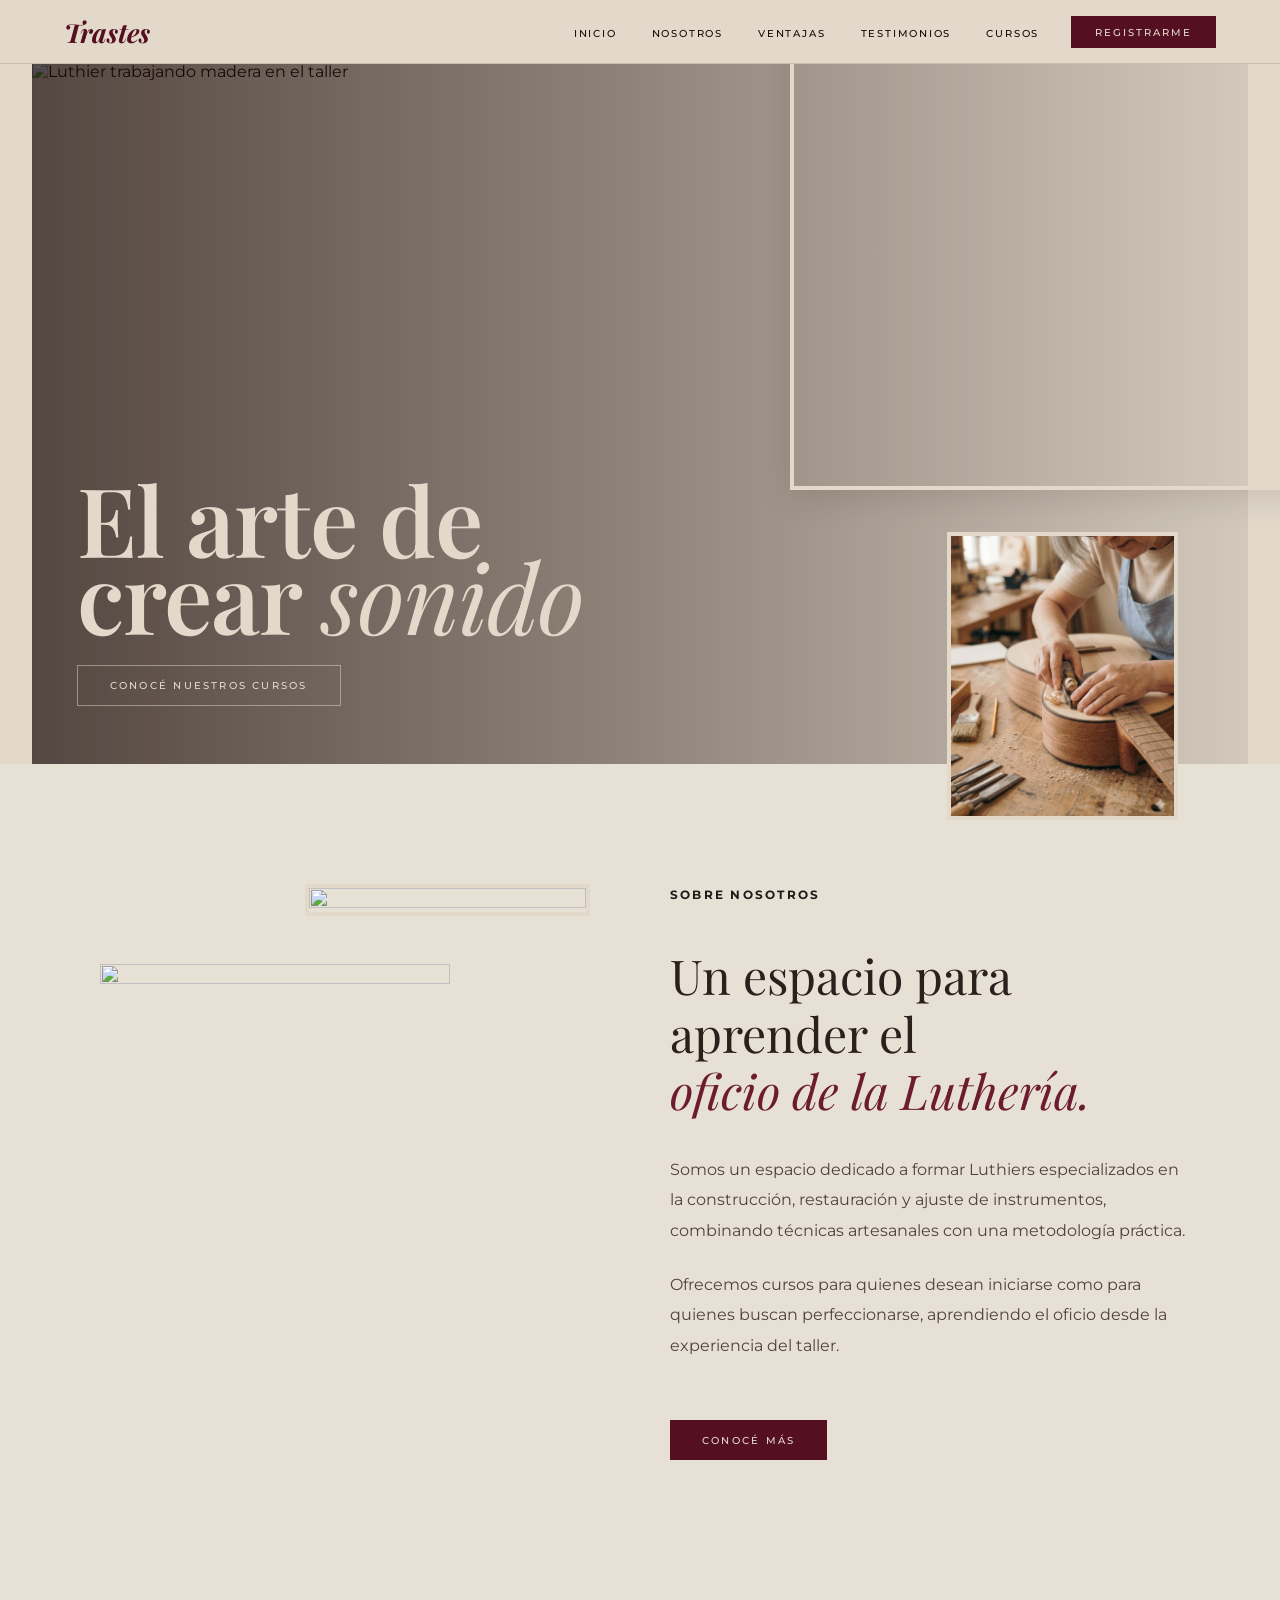
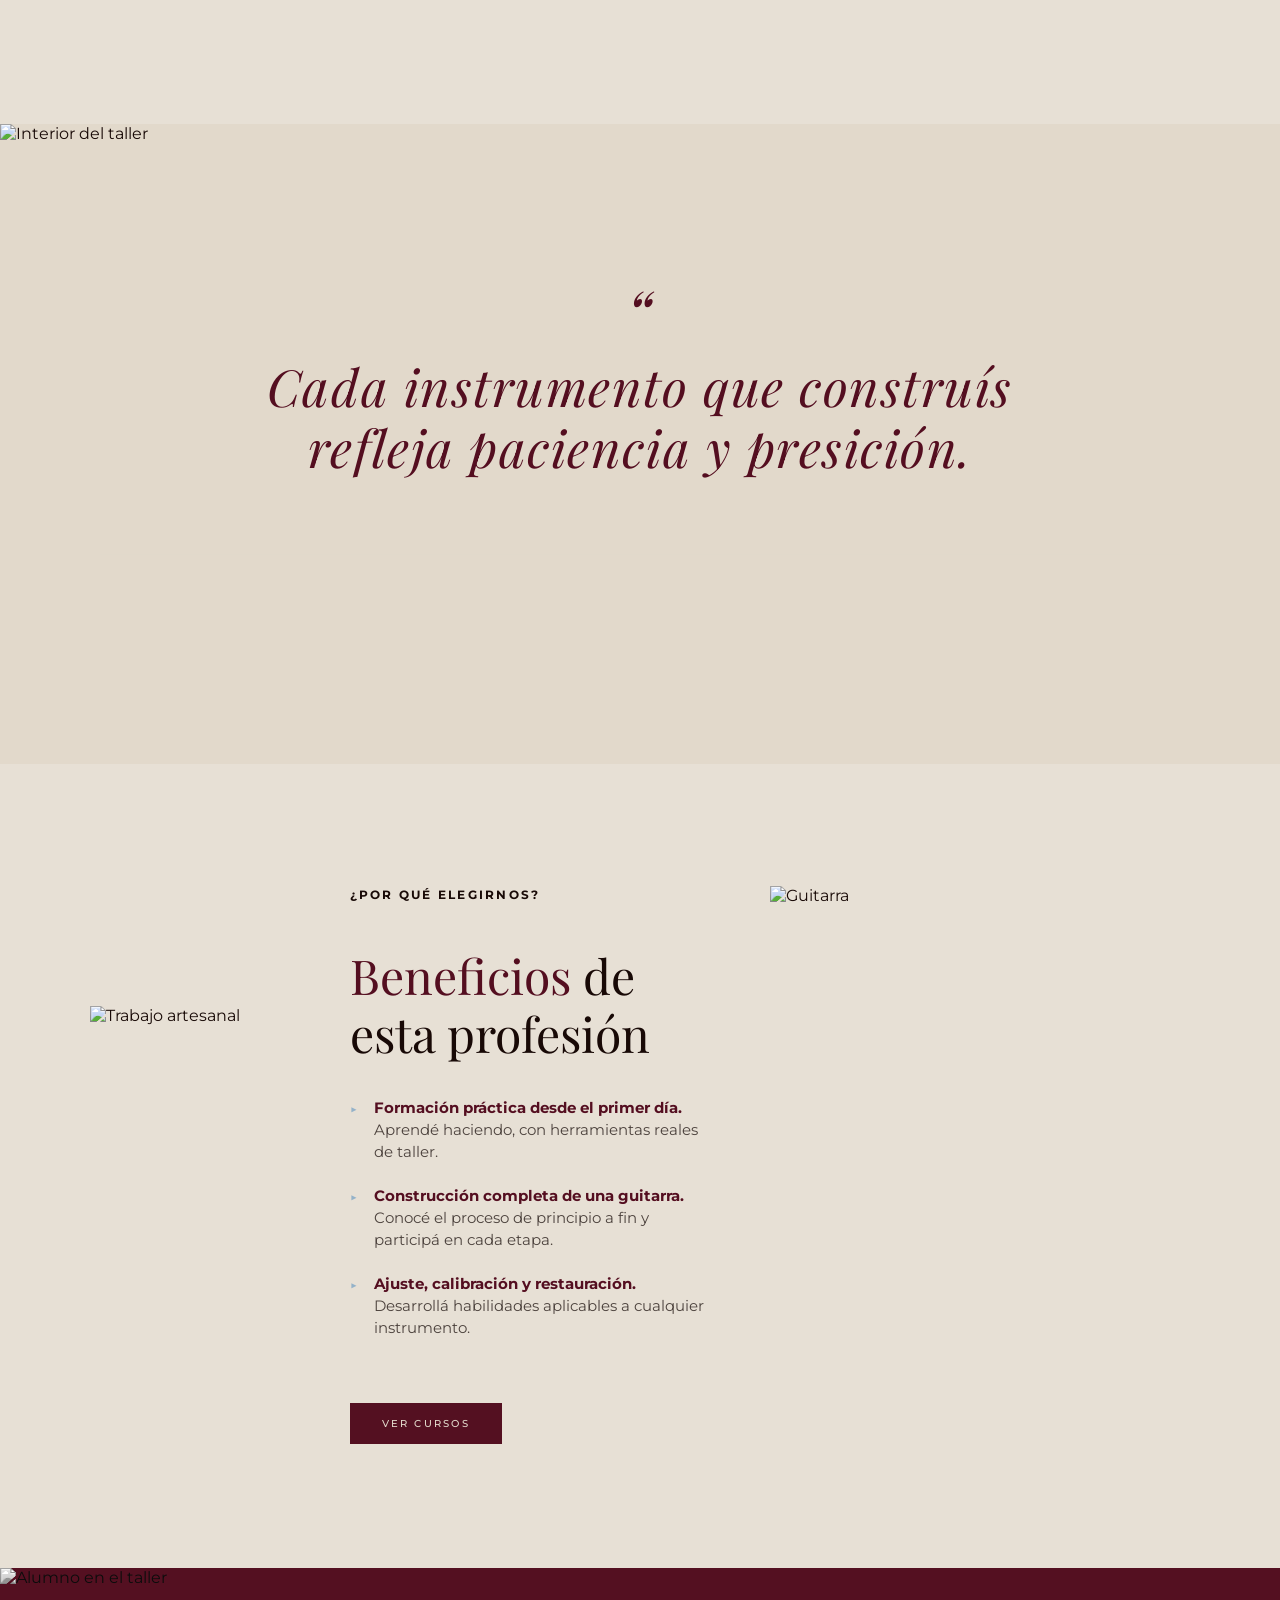
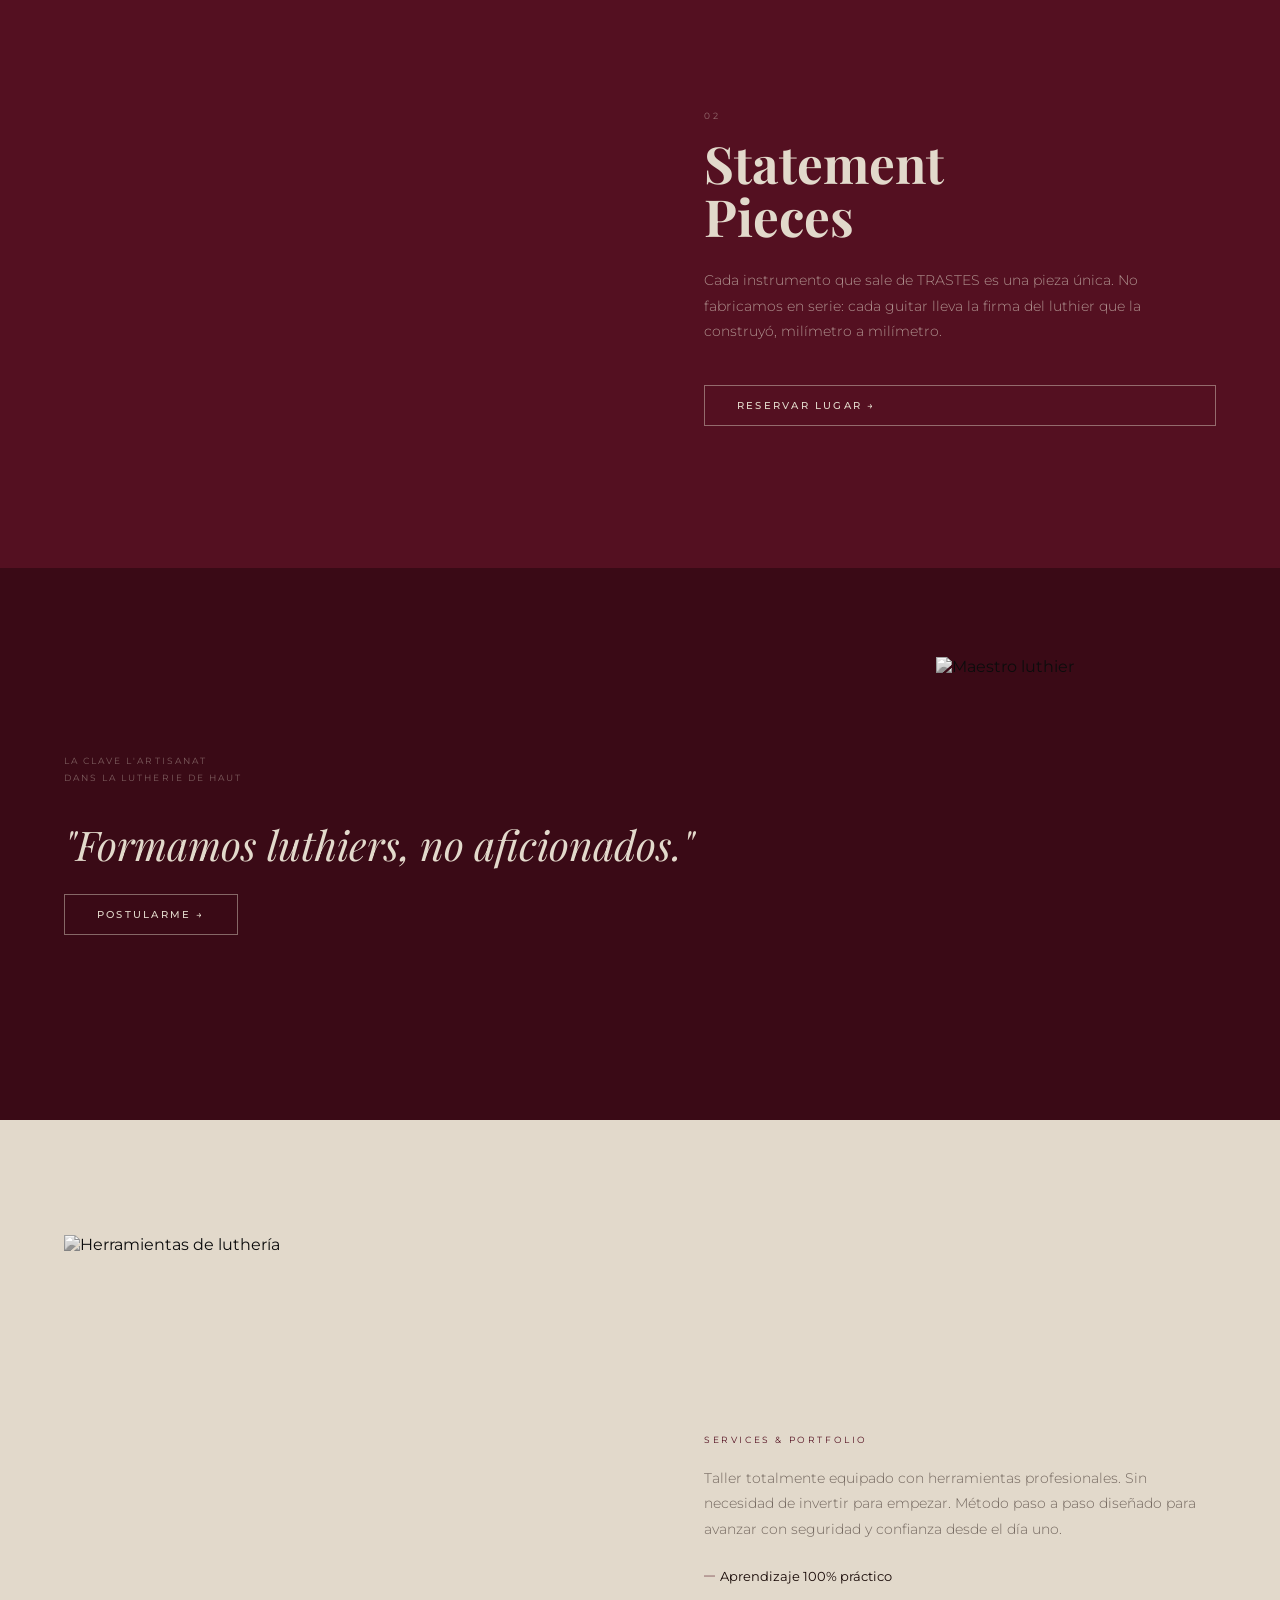
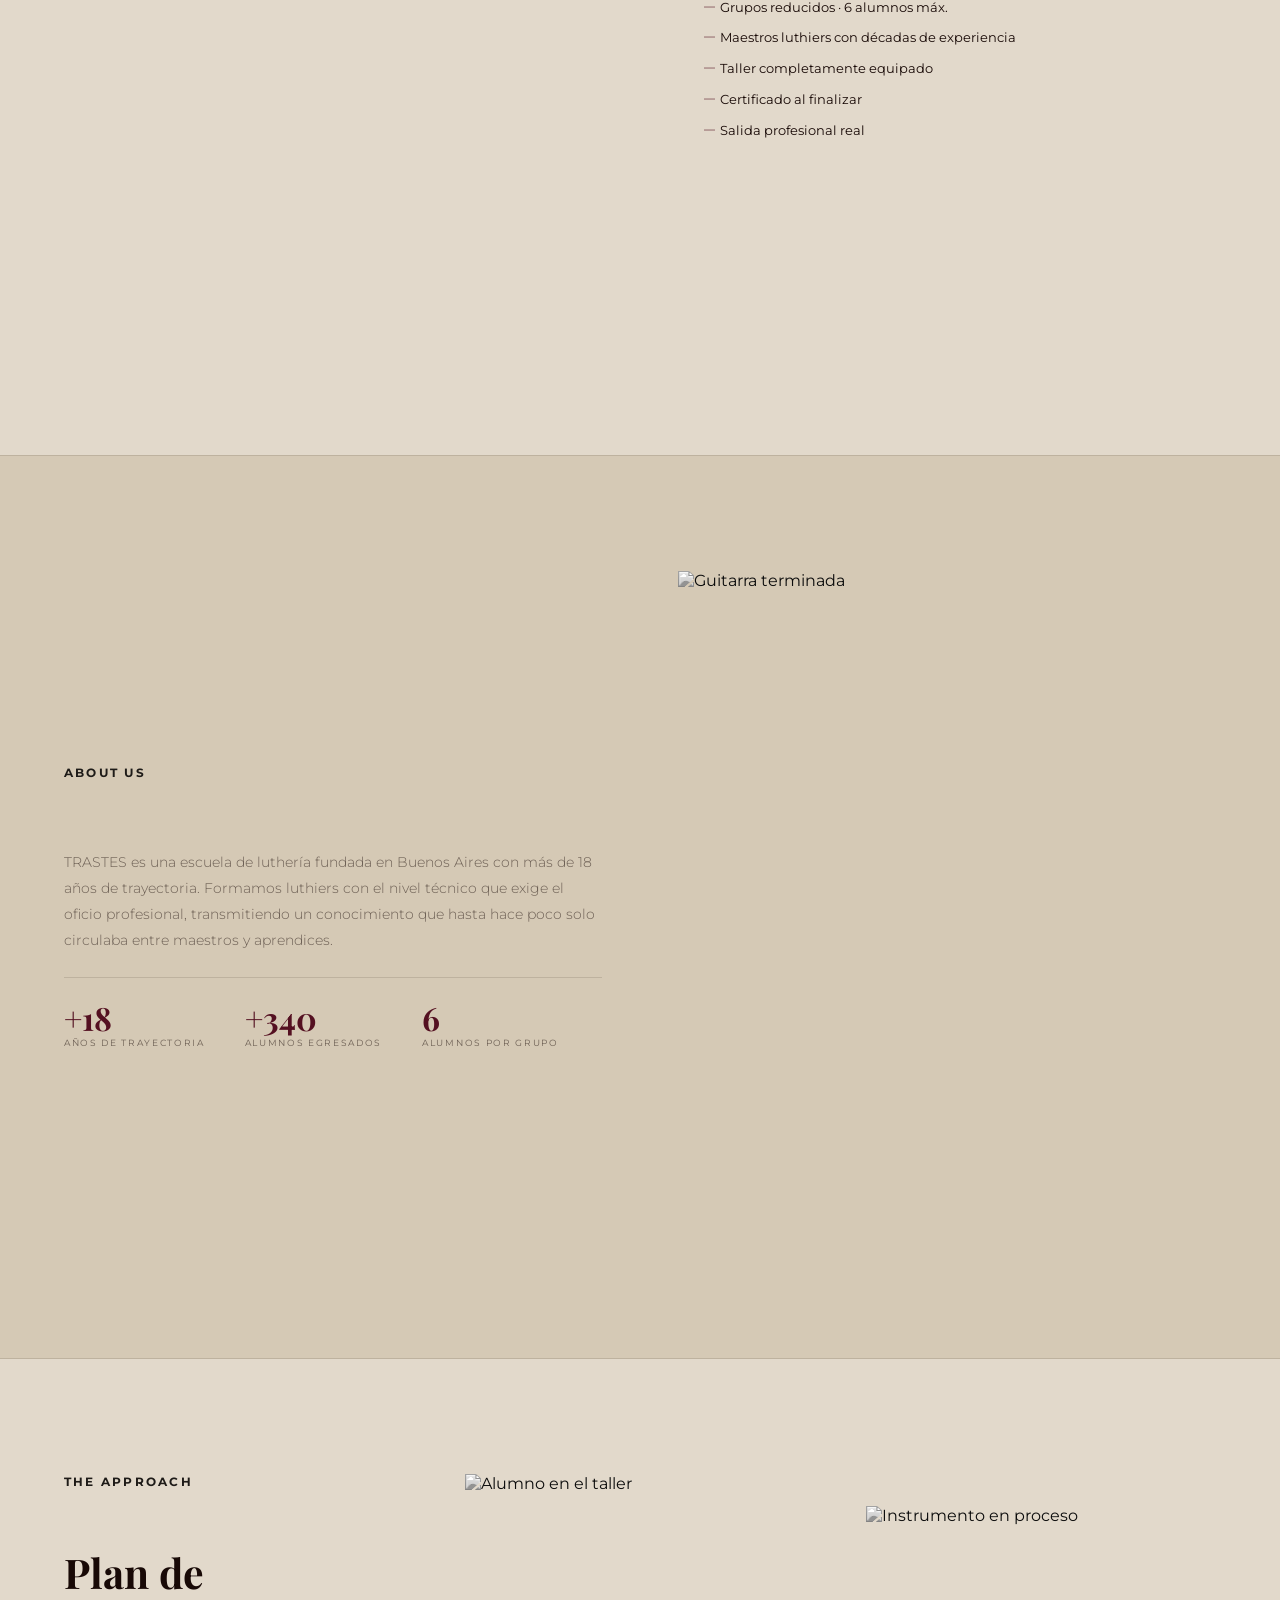
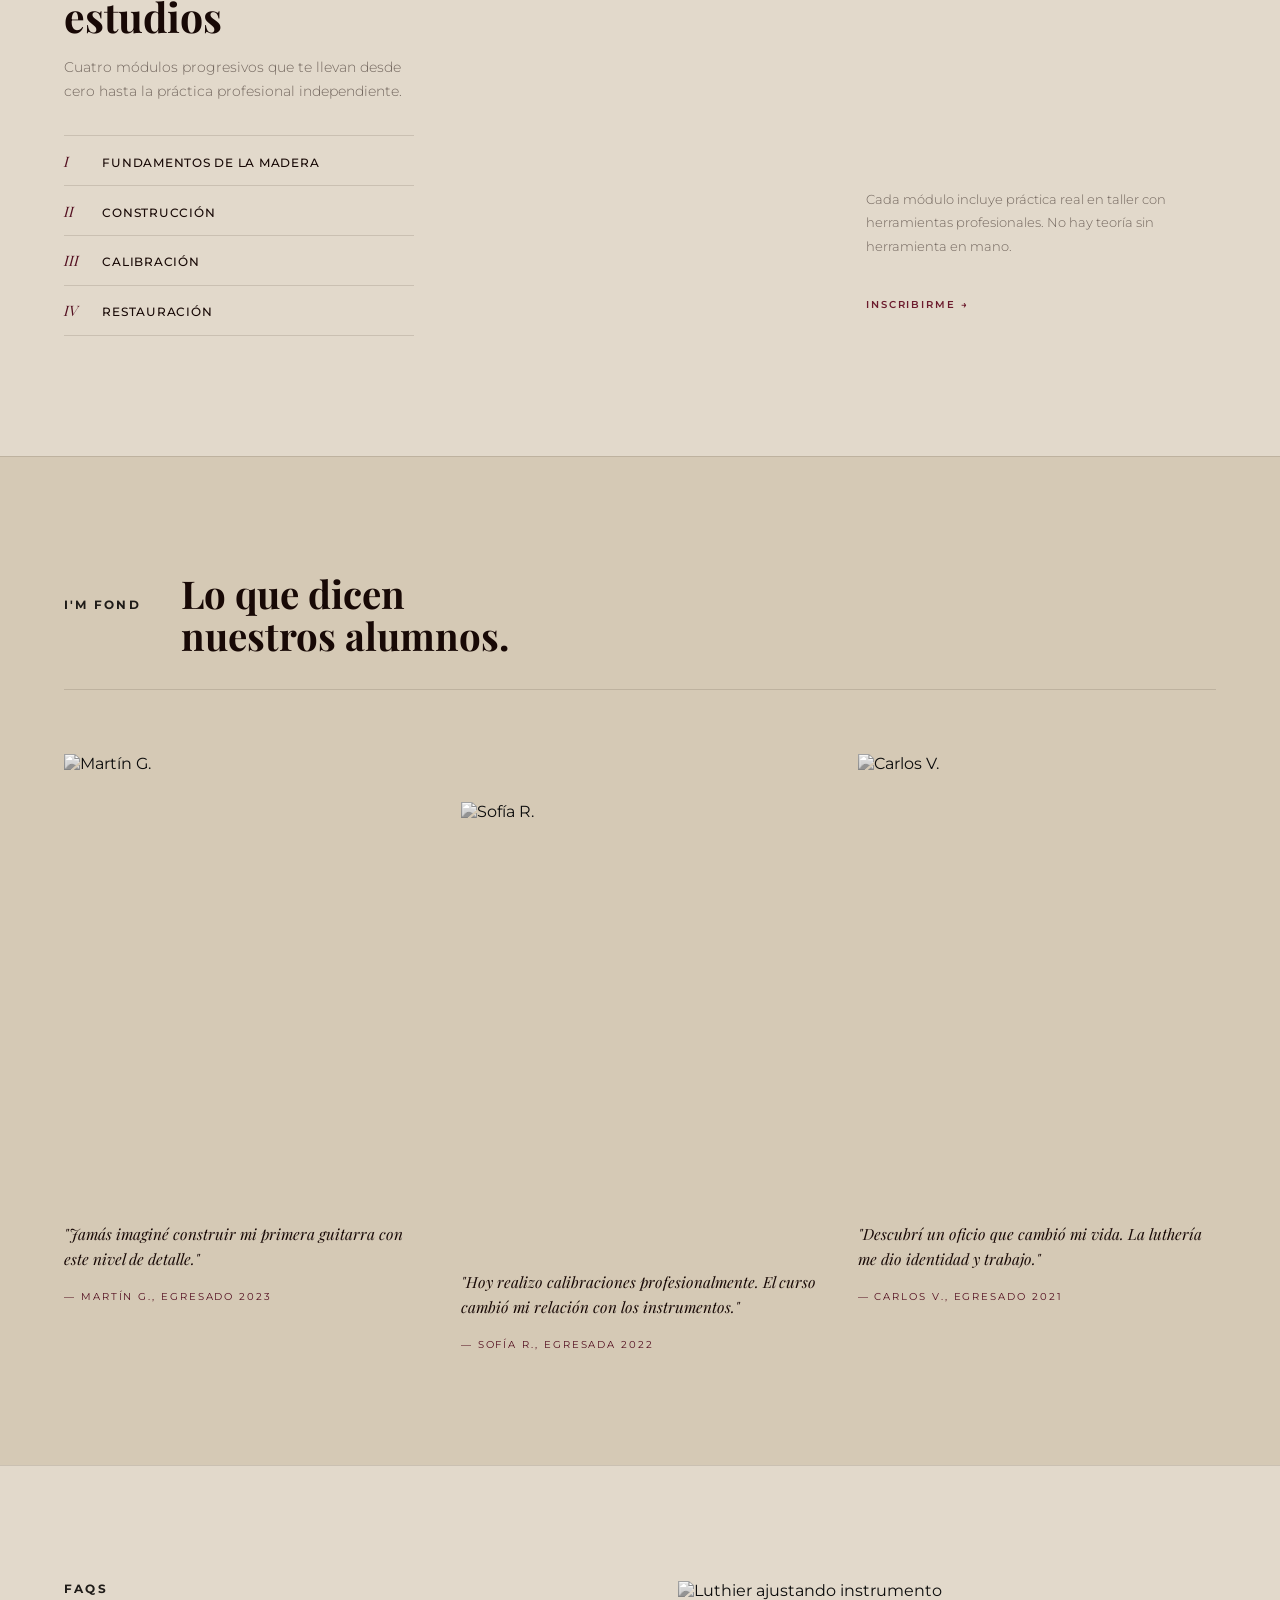
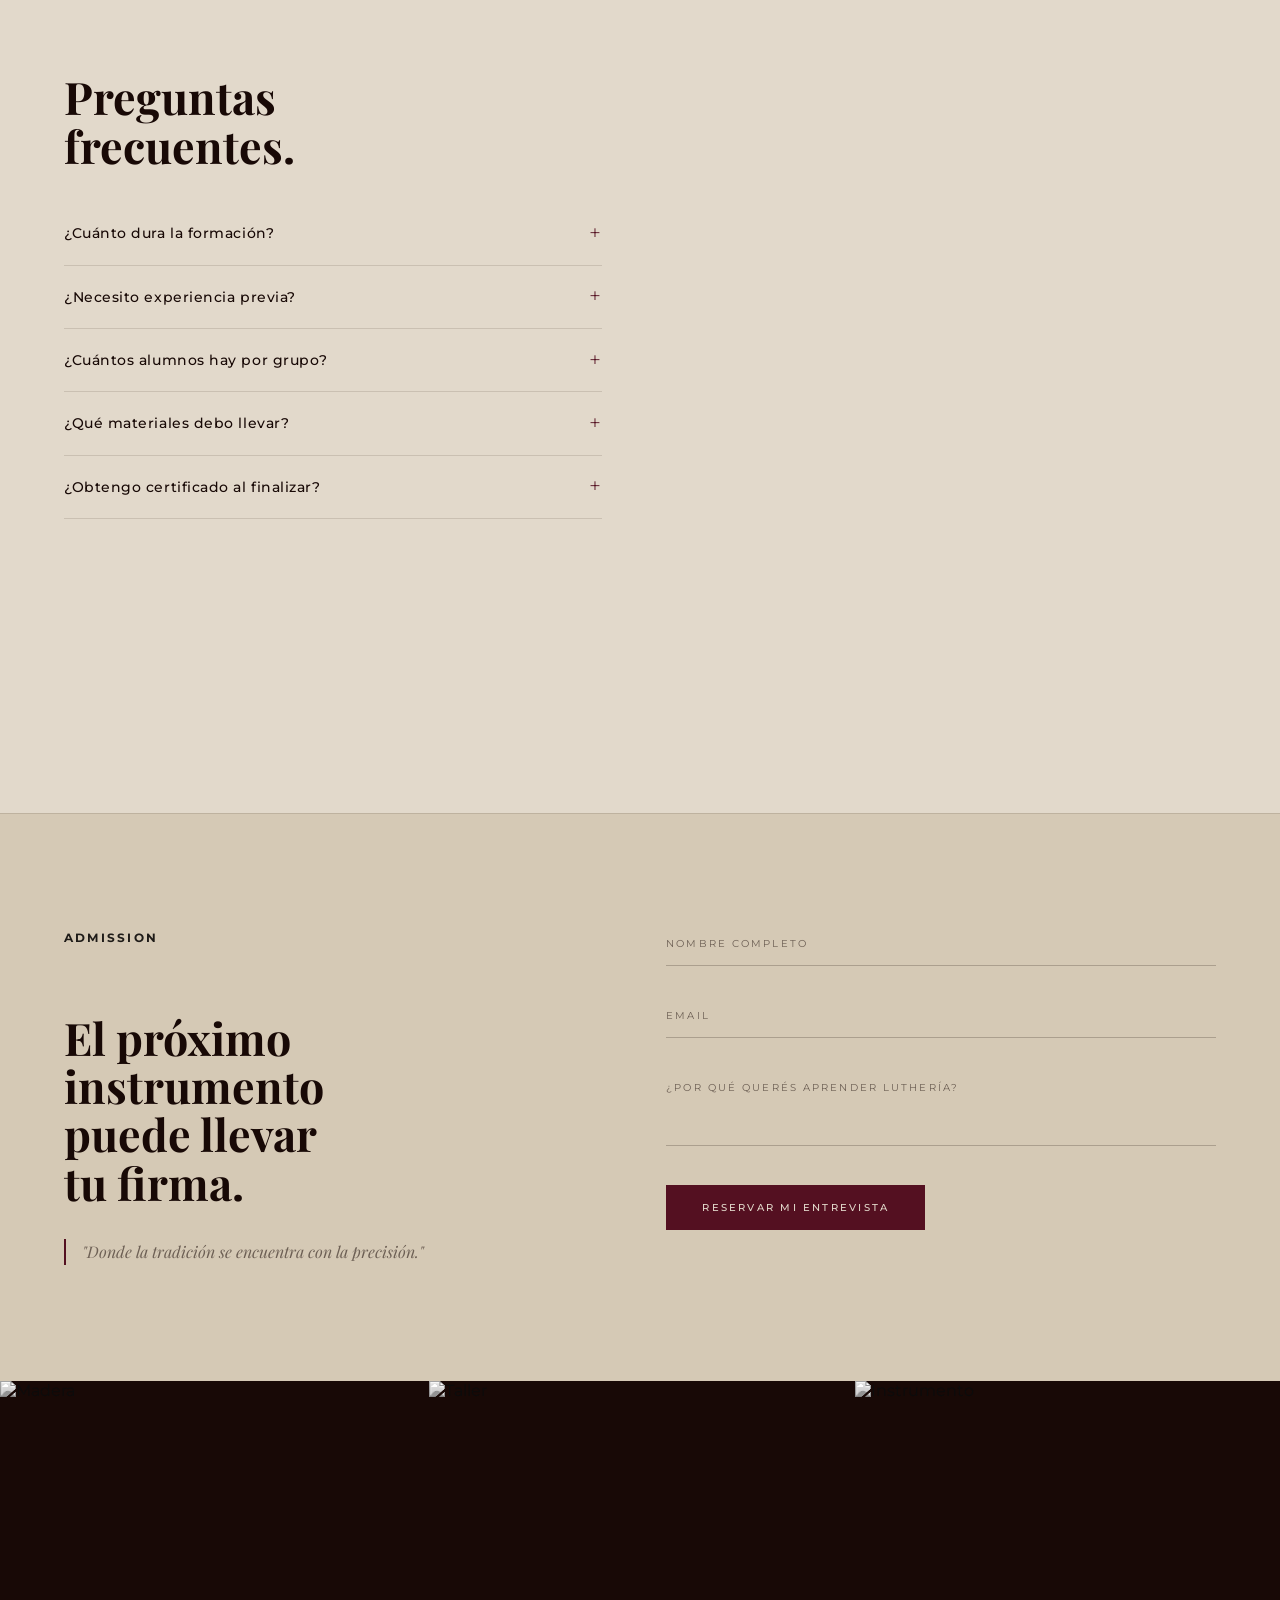
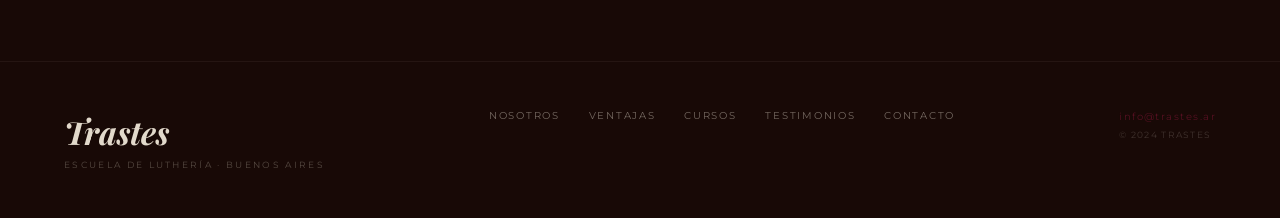
==== commit 807e2068: "Add files via upload" ====
--- a/index.html
+++ b/index.html
@@ -73,7 +73,7 @@
         Reemplazá el src por tu foto.
       -->
       <img
-        src=assets/hero.png
+        src="assets/hero.png"
         alt="Luthier trabajando madera en el taller"
         class="s1-photo" id="heroPhoto"
       />
@@ -96,7 +96,7 @@
         Foto: detalle de instrumento terminado o madera de cerca.
       -->
       <img
-        src=assets/2.png
+        src="assets/2.png"
         alt="Detalle de madera trabajada"
       />
     </div>
@@ -165,8 +165,8 @@
 
             </p>
 
-            <a href="#cursos" class="link-arrow">
-                Conocé más →
+            <a href="#cursos" class="cta-solid s2-btn">
+                Conocé más
             </a>
 
         </div>
@@ -206,51 +206,49 @@
        Col derecha: foto grande + foto pequeña superpuesta
   ════════════════════════════════════════════ -->
   <!-- INICIO S4 ABOUT -->
-  <section class="s4 js-reveal">
-    <div class="s4-wrap">
-
-      <div class="s4-left">
-        <p class="s4-num">01.</p>
-        <h2 class="s4-title">El Interior<br>Design del<br>Sonido.</h2>
-        <p class="s4-body">
-          No enseñamos a ensamblar piezas. Formamos luthiers capaces de construir, ajustar y restaurar guitarras con el nivel técnico que exige el oficio profesional.
-        </p>
-        <p class="s4-body">
-          Aprendizaje 100% práctico: construís instrumentos reales desde el primer día. Grupos de máximo 6 alumnos para seguimiento personalizado.
-        </p>
-        <a href="#cursos" class="cta-solid">Ver cursos</a>
-      </div>
-
-      <div class="s4-right">
-        <!-- Foto grande -->
-        <div class="s4-img-main">
-          <!--
-            [IMAGEN S4 GRANDE]
-            Foto: guitarra acústica apoyada, luz cálida lateral.
-          -->
-          <img
-            src="https://images.unsplash.com/photo-1510915361894-db8b60106cb1?w=800&q=85&auto=format&fit=crop"
-            alt="Guitarra en el taller"
-            class="img-bw"
-          />
-        </div>
-        <!-- Foto pequeña superpuesta abajo-izquierda -->
-        <div class="s4-img-overlap">
-          <!--
-            [IMAGEN S4 PEQUEÑA]
-            Foto: manos del luthier trabajando.
-          -->
-          <img
-            src="https://images.unsplash.com/photo-1558618666-fcd25c85cd64?w=400&q=85&auto=format&fit=crop"
-            alt="Manos del luthier"
-            class="img-bw"
-          />
-        </div>
-      </div>
-
-    </div>
-  </section>
-  <!-- FIN S4 ABOUT -->
+<section class="s4 js-reveal">
+  <div class="s4-wrap">
+
+    <div class="s4-small">
+      <img src="assets/4.png" alt="Trabajo artesanal">
+    </div>
+
+    <div class="s4-content">
+      <p class="s4-num">¿POR QUÉ ELEGIRNOS?</p>
+
+      <h2 class="s4-title">
+         <span>Beneficios</span> de<br>esta profesión
+      </h2>
+
+    <ul class="s4-list">
+
+    <li>
+        <strong>Formación práctica desde el primer día.</strong><br>
+        Aprendé haciendo, con herramientas reales de taller.
+    </li>
+
+    <li>
+        <strong>Construcción completa de una guitarra.</strong><br>
+        Conocé el proceso de principio a fin y participá en cada etapa.
+    </li>
+
+    <li>
+        <strong>Ajuste, calibración y restauración.</strong><br>
+        Desarrollá habilidades aplicables a cualquier instrumento.
+    </li>
+
+</ul>
+
+      <a href="#cursos" class="cta-solid">Ver cursos</a>
+    </div>
+
+    <div class="s4-big">
+      <img src="assets/3.png" alt="Guitarra">
+    </div>
+
+  </div>
+</section>
+<!-- FIN S4 ABOUT -->
 
 
   <!-- ════════════════════════════════════════════
--- a/css/styles.css
+++ b/css/styles.css
@@ -475,7 +475,9 @@
     box-shadow: var(--shadow-premium);
   border: 4px solid #E2D9CB; /* Podés cambiarlo por #540E20 si lo querés color vino */
 }
-
+.s2-btn{
+    margin-top:35px;
+}
 /*============================
 CONTENIDO
 ============================*/
@@ -778,72 +780,138 @@
   color:#540E20;
   margin-bottom:5px;
 }
-/* ══════════════════════════════════════════════════
-   S4 · ABOUT — 01. EL INTERIOR DESIGN DEL SONIDO
-   Número grande + texto izquierda, foto grande derecha
-   con foto pequeña superpuesta (collage)
-══════════════════════════════════════════════════ */
-.s4 {
-  padding-block: var(--gap-section);
-  background: var(--cream);
-}
-
-.s4-wrap {
-  max-width: 1360px;
-  margin: 0 auto;
-  padding: 0 clamp(1.5rem,5vw,5rem);
-  display: grid;
-  grid-template-columns: 1fr 1fr;
-  gap: 6vw;
-  align-items: center;
-}
-
-.s4-left {
-  display: flex;
-  flex-direction: column;
-  gap: 1.2rem;
-}
-.s4-num {
-  font-family: var(--f-serif);
-  font-style: italic;
-  font-size: clamp(1rem,1.4vw,1.3rem);
-  color: var(--vino);
-}
-.s4-title {
-  font-family: var(--f-serif);
-  font-weight: 700;
-  font-size: clamp(2.2rem,3.8vw,4.2rem);
-  line-height: 1.08;
-  color: var(--ink);
-}
-.s4-body {
-  font-family: var(--f-sans);
-  font-weight: 300;
-  font-size: .88rem;
-  line-height: 1.82;
-  color: var(--ink55);
-}
-
-/* Foto derecha con foto pequeña superpuesta */
-.s4-right {
-  position: relative;
-}
-.s4-img-main {
-  width: 100%;
-  aspect-ratio: 4/5;
-  overflow: hidden;
-}
-.s4-img-overlap {
-  position: absolute;
-  bottom: -3rem;
-  left: -3rem;
-  width: 45%;
-  aspect-ratio: 1;
-  overflow: hidden;
-  border: 4px solid var(--cream);
-  box-shadow: 0 8px 32px rgba(24,9,6,.14);
-}
-
+
+
+
+/* =========================
+   S4
+========================= */
+
+.s4{
+padding:120px 0;
+background:#E7E0D5;
+overflow:hidden;
+}
+
+.s4-wrap{
+    display:grid;
+    grid-template-columns:200px 360px minmax(0,1fr);
+    gap:60px;
+    align-items:center;
+
+    margin-left:7%;
+}
+
+.s4-small img{
+width:200px;
+height:320px;
+object-fit:cover;
+display:block;
+}
+
+.s4-content{
+max-width:360px;
+}
+
+
+.s4-num{
+
+    display:inline-block;
+    font-family: var(--f-sans);
+    font-size:.78rem;
+    font-weight:700;
+    text-transform:uppercase;
+    letter-spacing:.18em;
+    color:#180906;
+    margin-bottom:45px;
+
+}
+.s4-title{
+
+    font-family: var(--f-serif);
+    font-size:3rem;
+    line-height:1.2;
+    font-weight:350;
+    color:#180906;
+    margin-bottom:35px;
+
+}
+.s4-title span{
+    color:#540E20;
+}
+.s4-big{
+    width:100%;
+    display:flex;
+      justify-content:flex-end;
+}
+
+.s4-big img{
+    width:100%;
+  max-width:520px;
+    height:560px;
+    object-fit:cover;
+    display:block;
+}
+.s4-body{
+font-size:.95rem;
+line-height:1.9;
+color:#4D433E;
+margin-bottom:18px;
+}
+.s4-list{
+
+    list-style:none;
+    display:flex;
+    flex-direction:column;
+    gap:22px;
+    margin:30px 0 40px;
+
+}
+
+.s4-list li{
+
+    position:relative;
+    padding-left:24px;
+
+    font-size:.95rem;
+    line-height:1.45;
+    color:#4D433E;
+
+}
+
+.s4-list li::before{
+
+    content:"▶";
+    position:absolute;
+    left:0;
+    top:3px;
+
+    color:#94B2C9;
+    font-size:.75rem;
+
+}
+
+.s4-list strong{
+    margin-bottom:0;
+    line-height:1.1;
+   color:#540E20;
+    font-weight:700;
+}
+
+
+@media(max-width:991px){
+.s4-wrap{
+grid-template-columns:1fr;
+padding:0 24px;
+gap:30px;
+}
+.s4-small img{
+width:120px;
+height:180px;
+}
+.s4-content{max-width:100%;}
+.s4-big img{height:420px;}
+}
 
 /* ══════════════════════════════════════════════════
    S5 · STATEMENT PIECES — bloque vino
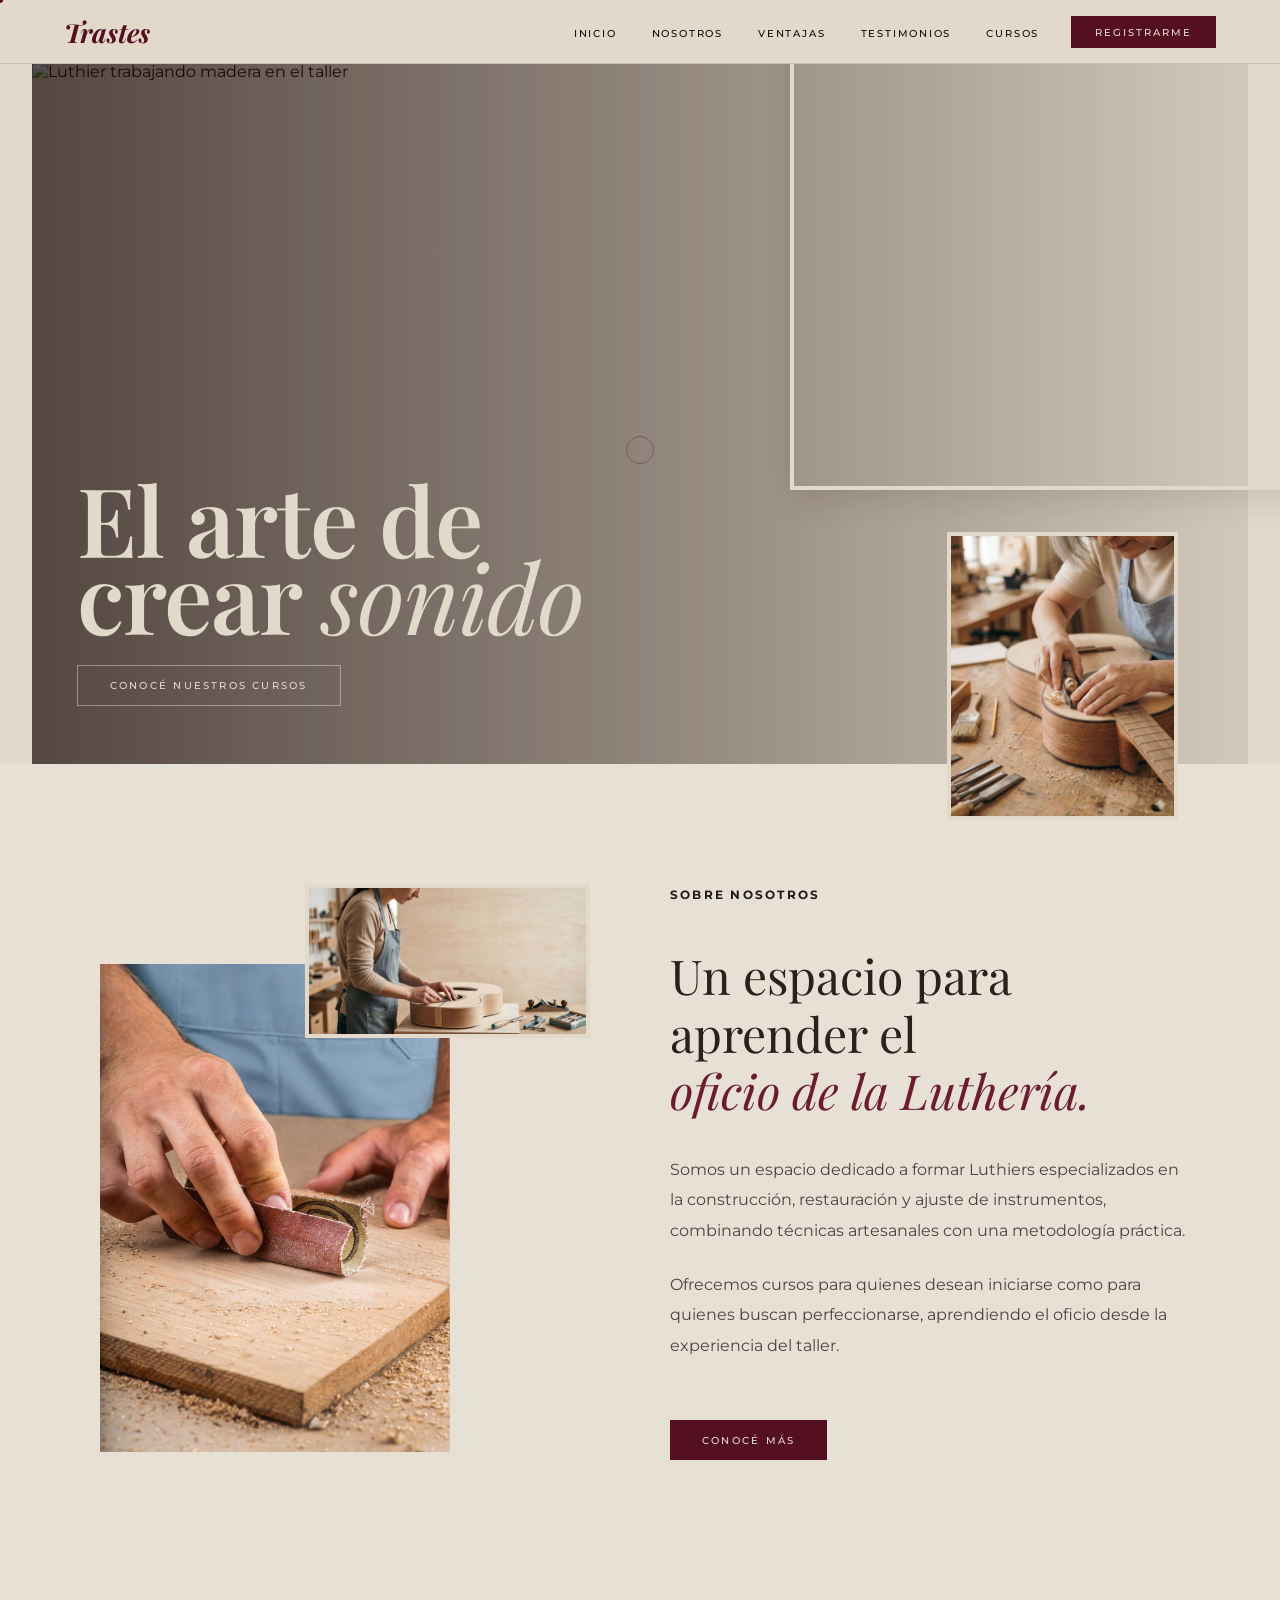
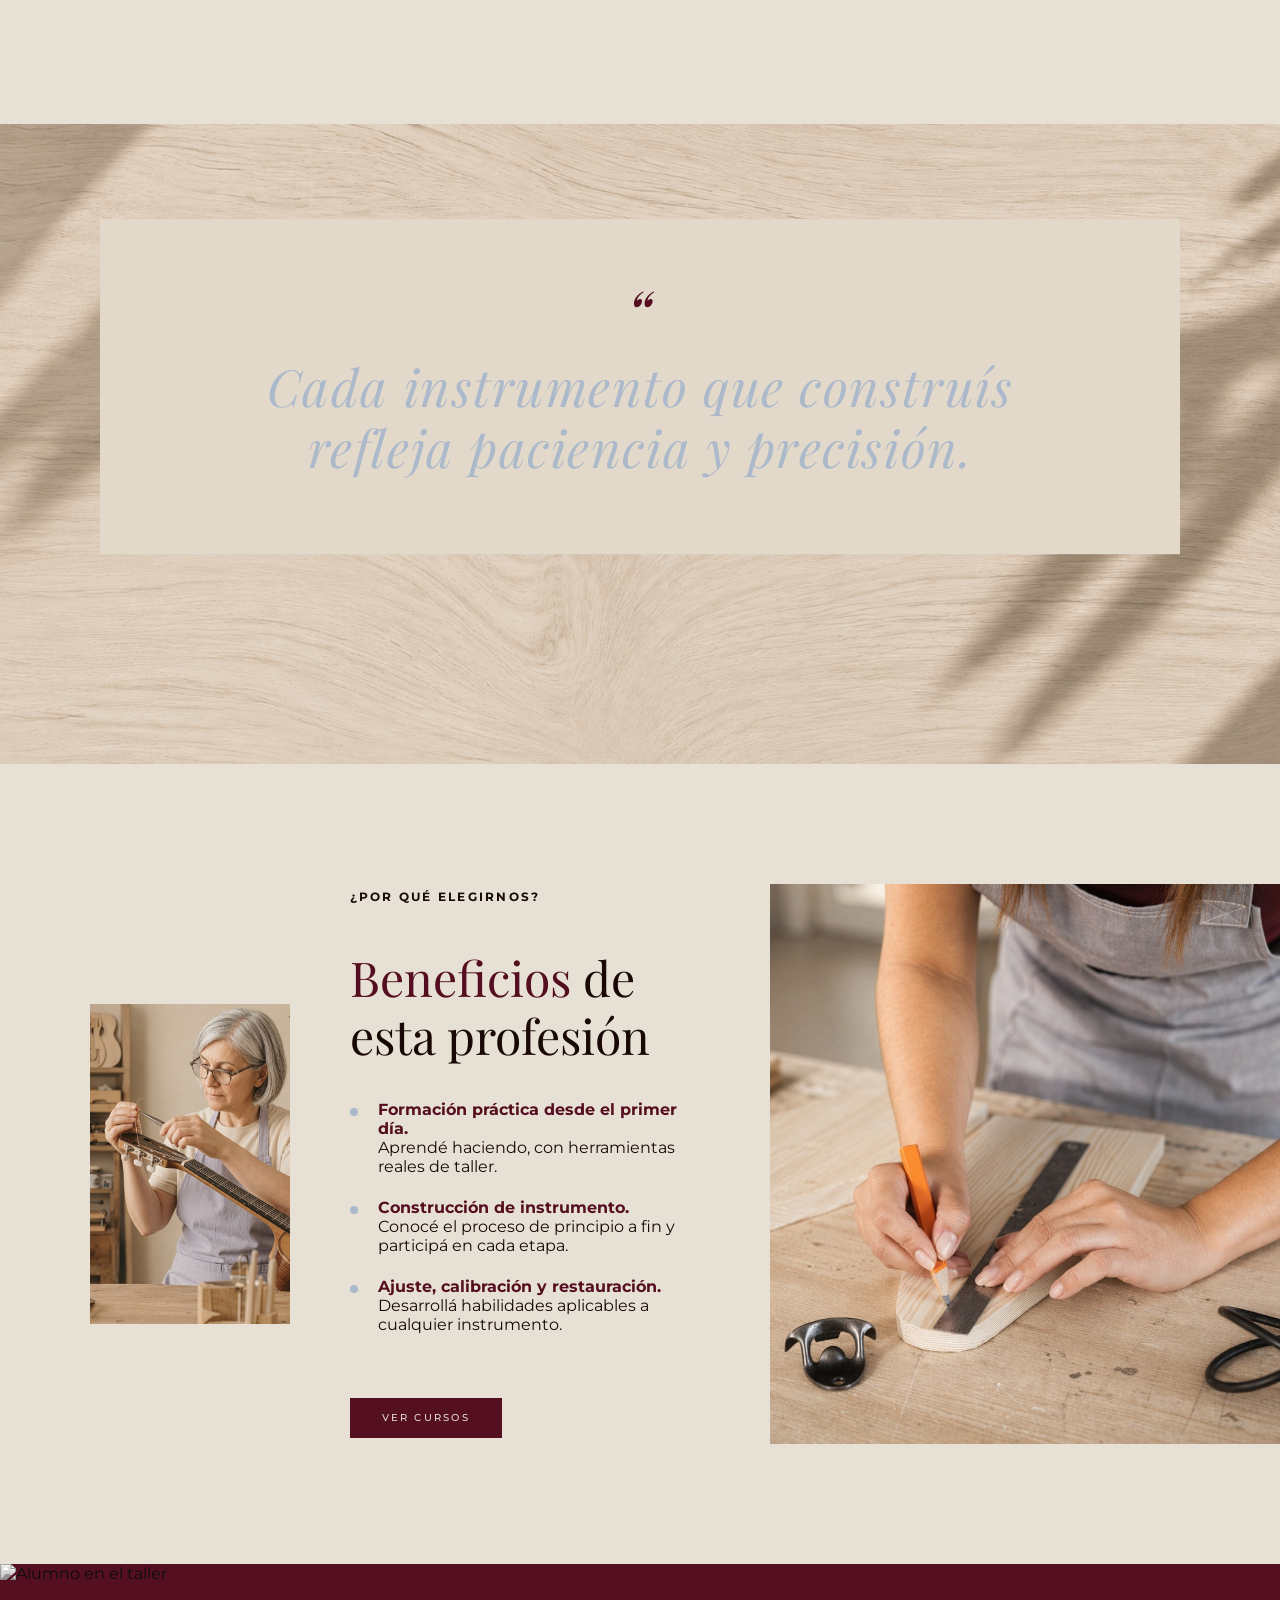
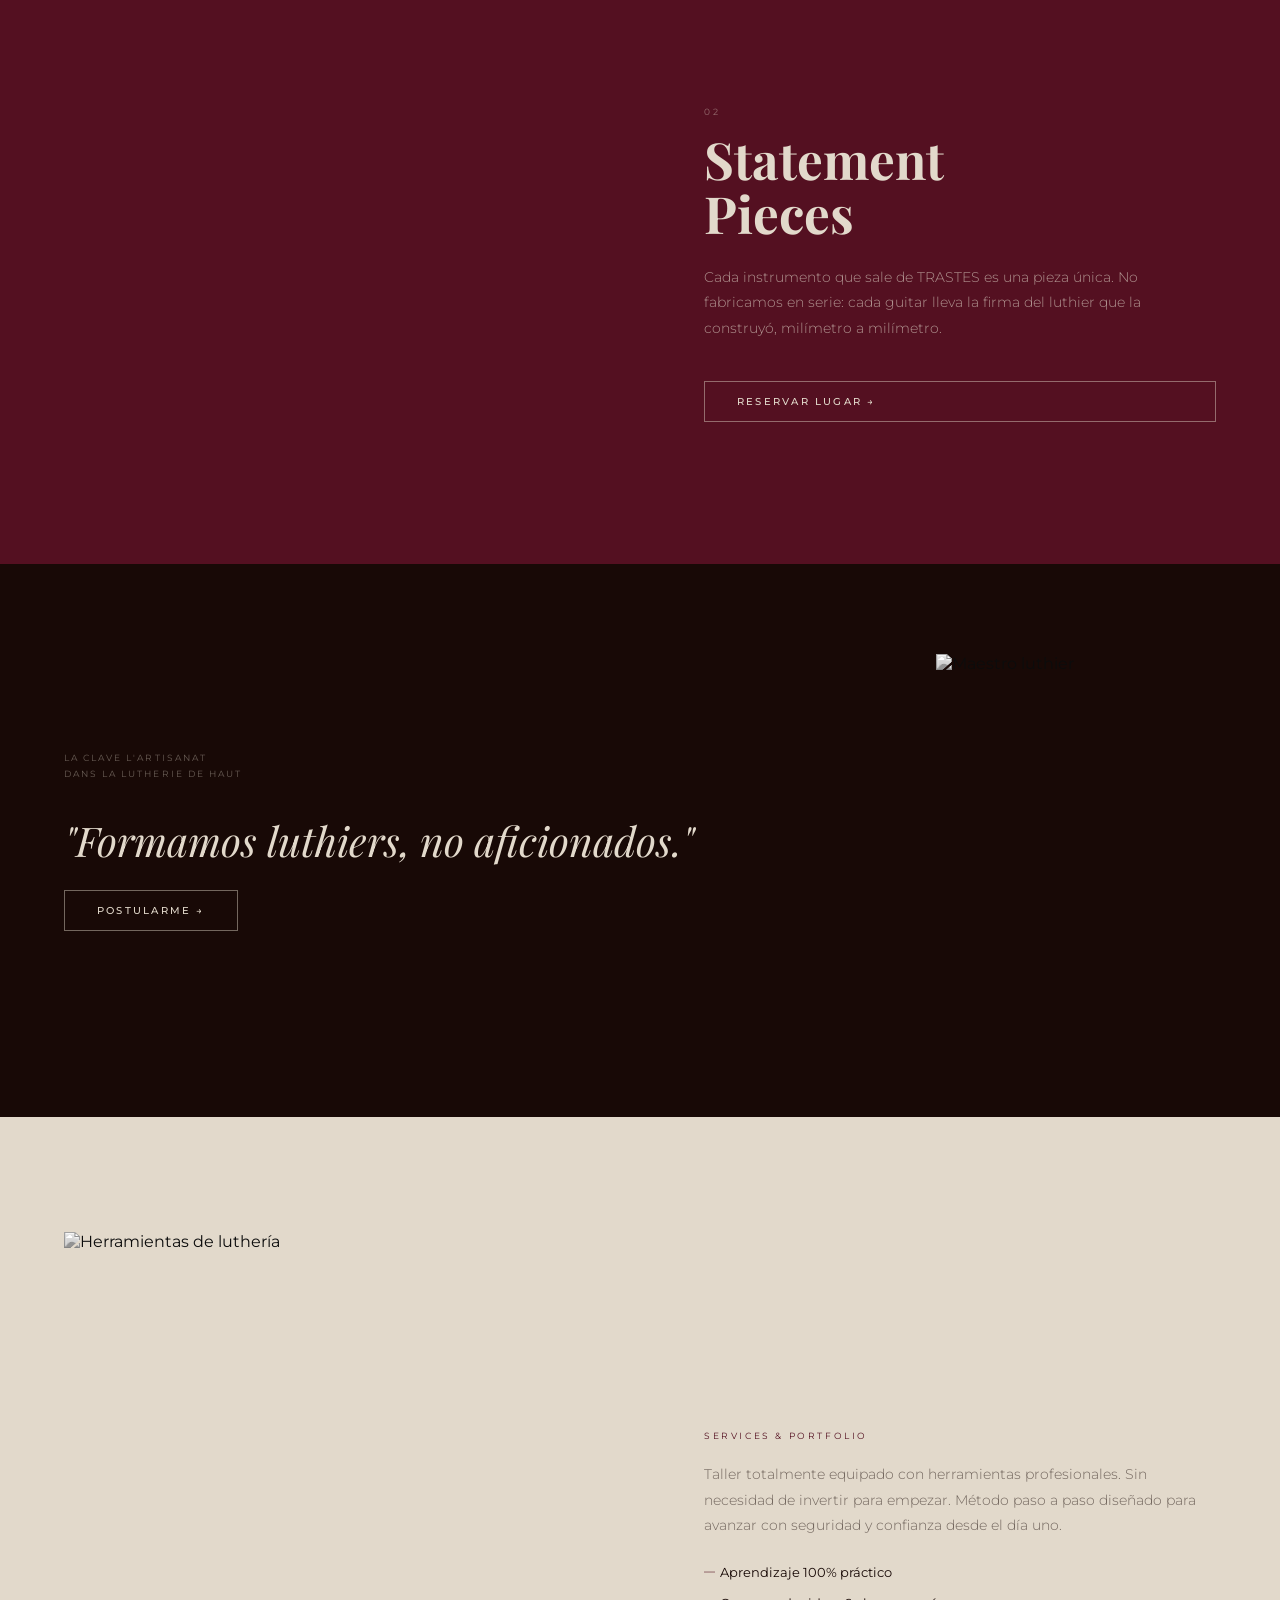
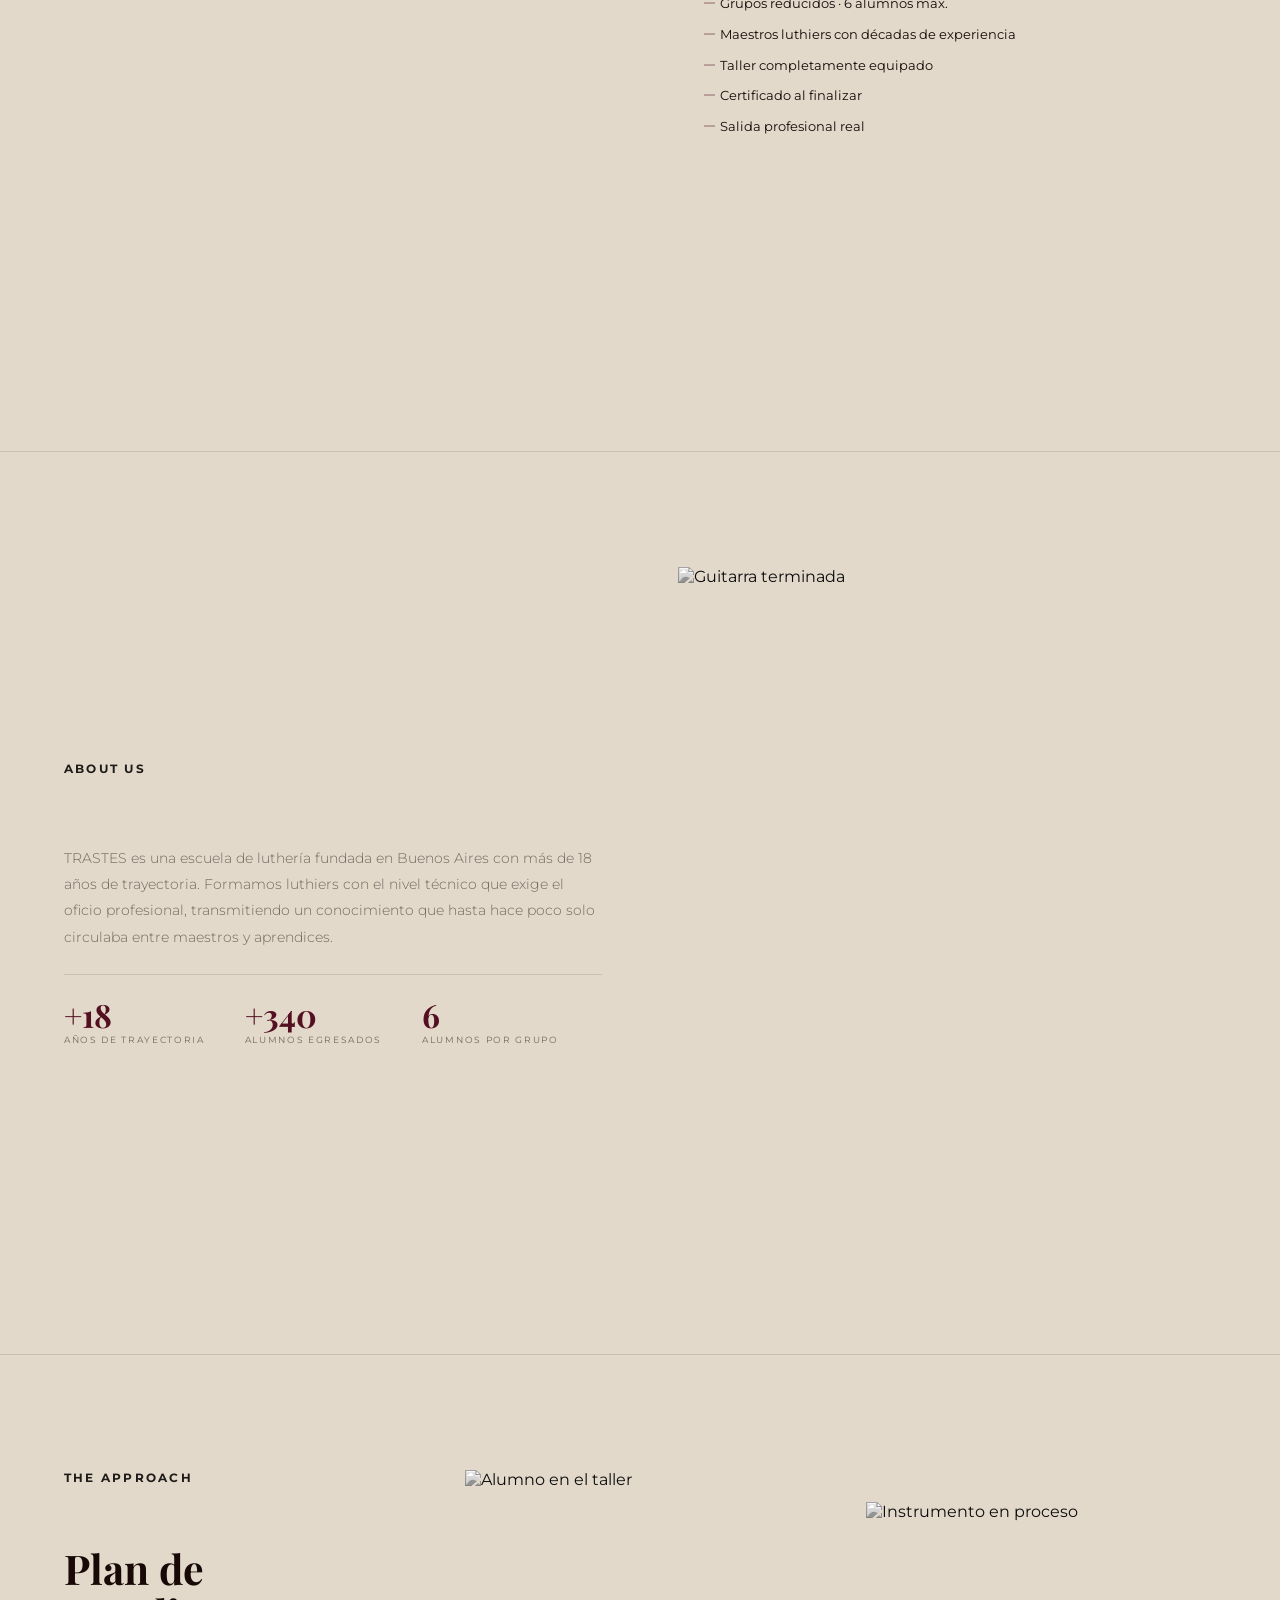
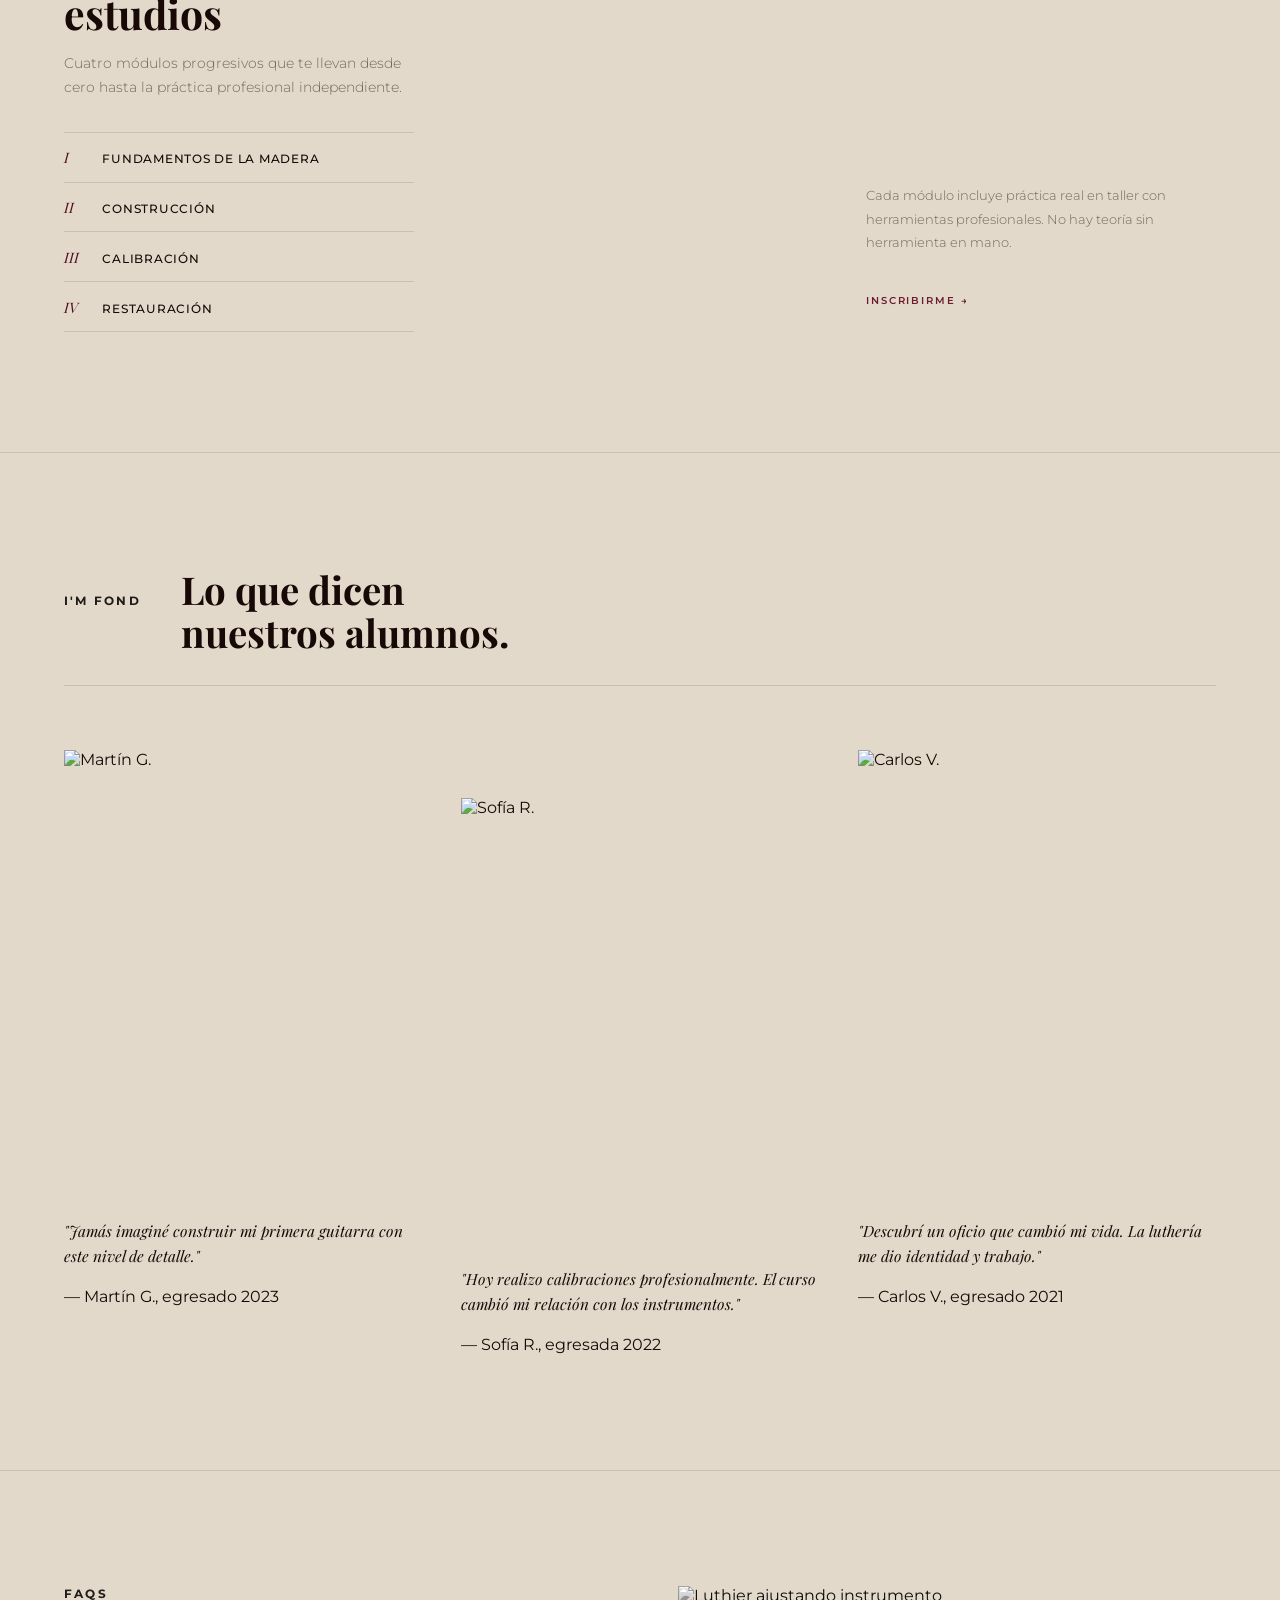
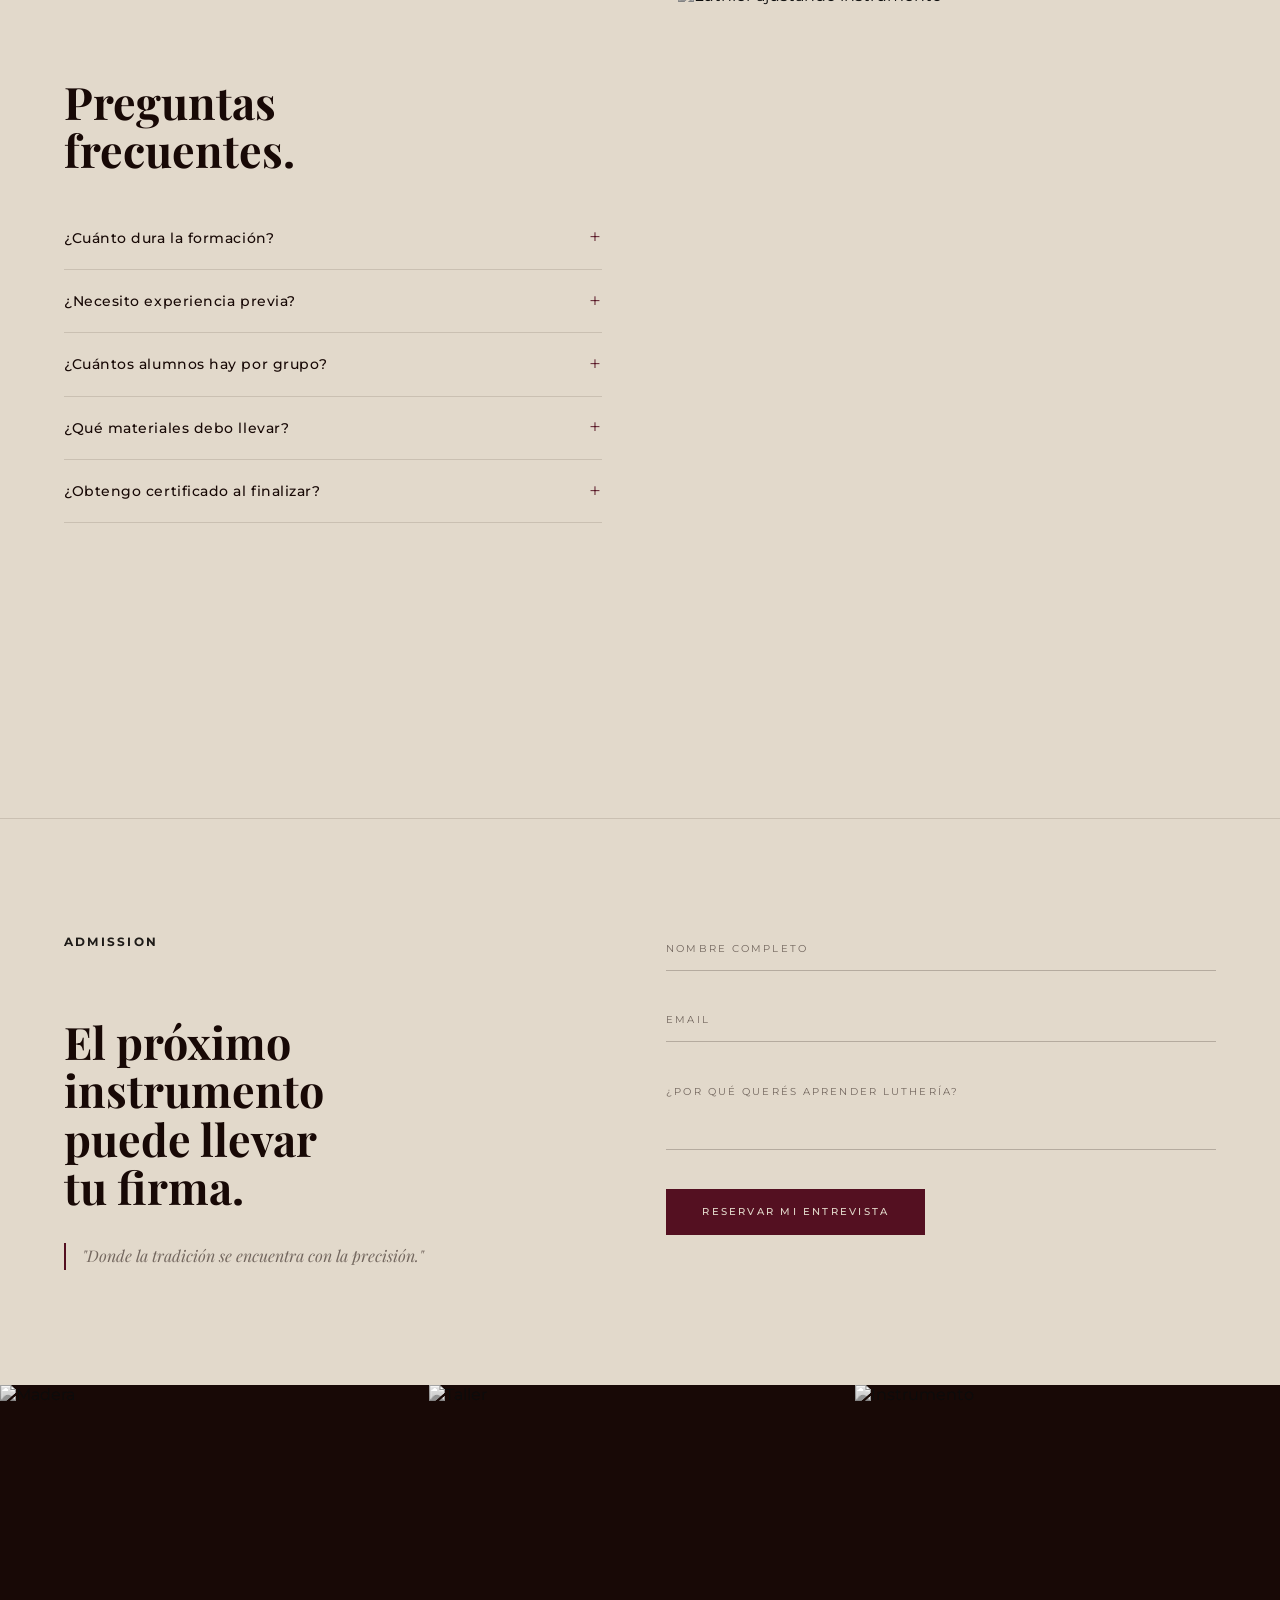
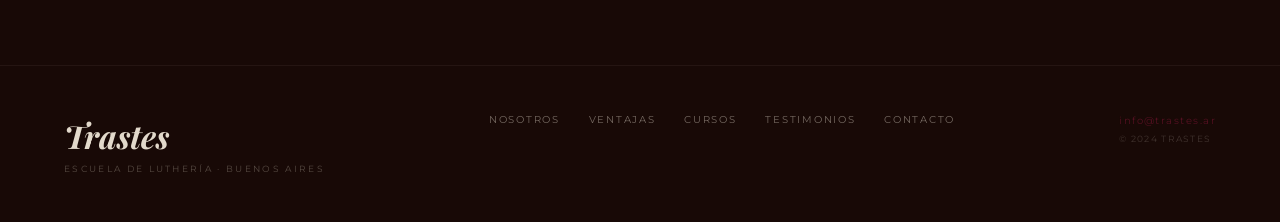
==== commit 57a578b9: "Add files via upload" ====
--- a/index.html
+++ b/index.html
@@ -12,6 +12,7 @@
 
   <link rel="stylesheet" href="css/styles.css" />
 </head>
+
 <body>
 
   <!-- ════════════════════════════════════════════
@@ -190,9 +191,8 @@
 
         <div class="s3-quote-box">
 
-            <p class="s3-quote">
-                Cada instrumento que construís refleja paciencia y
-                presición.
+            <p class="s3-quote js-letter-reveal">
+                Cada instrumento que construís refleja paciencia y precisión.
             </p>
 
         </div>
@@ -210,7 +210,7 @@
   <div class="s4-wrap">
 
     <div class="s4-small">
-      <img src="assets/4.png" alt="Trabajo artesanal">
+      <img src="assets/6.png" alt="Trabajo artesanal">
     </div>
 
     <div class="s4-content">
@@ -228,7 +228,7 @@
     </li>
 
     <li>
-        <strong>Construcción completa de una guitarra.</strong><br>
+        <strong>Construcción de instrumento.</strong><br>
         Conocé el proceso de principio a fin y participá en cada etapa.
     </li>
 
@@ -243,7 +243,7 @@
     </div>
 
     <div class="s4-big">
-      <img src="assets/3.png" alt="Guitarra">
+      <img src="assets/7.png" alt="Guitarra">
     </div>
 
   </div>
@@ -506,7 +506,7 @@
           -->
           <div class="s10-photo">
             <img
-              src="https://images.unsplash.com/photo-1507003211169-0a1dd7228f2d?w=500&q=85&auto=format&fit=crop&face"
+              src="assets/8.png"
               alt="Martín G."
               class="img-bw"
             />
@@ -522,7 +522,7 @@
           -->
           <div class="s10-photo">
             <img
-              src="https://images.unsplash.com/photo-1494790108377-be9c29b29330?w=500&q=85&auto=format&fit=crop&face"
+              src="assets/9.png"
               alt="Sofía R."
               class="img-bw"
             />
@@ -538,7 +538,7 @@
           -->
           <div class="s10-photo">
             <img
-              src="https://images.unsplash.com/photo-1500648767791-00dcc994a43e?w=500&q=85&auto=format&fit=crop&face"
+              src="assets/10.png"
               alt="Carlos V."
               class="img-bw"
             />
@@ -759,8 +759,15 @@
 
   </footer>
   <!-- FIN FOOTER -->
-
-
-  <script src="js/main.js" defer></script>
+  <!-- Cursor personalizado -->
+
+<!-- FIN FOOTER -->
+
+<div class="cursor-dot"></div>
+<div class="cursor-ring"></div>
+
+<script src="js/main.js" defer></script>
+
 </body>
 </html>
+
--- a/css/styles.css
+++ b/css/styles.css
@@ -13,9 +13,9 @@
 ────────────────────────────────────────── */
 :root {
   --cream:      #E2D9CB;
-  --cream2:     #D5C9B5;       /* crema ligeramente más oscura */
+  --cream2:     #E2D9CB;       /* crema ligeramente más oscura */
   --vino:       #541021;
-  --vino-dk:    #3A0A16;
+  --vino-dk:    #180906;
   --steel:      #94B2C9;
   --ink:        #180906;
   --ink55:      rgba(24,9,6,.55);
@@ -781,7 +781,19 @@
   margin-bottom:5px;
 }
 
-
+.s3-quote span{
+
+    color:#ACB9CA;
+
+    transition:color .18s linear;
+
+}
+
+.s3-quote span.active{
+
+    color:#540E20;
+
+}
 
 /* =========================
    S4
@@ -869,25 +881,24 @@
 }
 
 .s4-list li{
-
     position:relative;
-    padding-left:24px;
-
-    font-size:.95rem;
-    line-height:1.45;
-    color:#4D433E;
-
+    padding-left:28px;
 }
 
 .s4-list li::before{
 
-    content:"▶";
+    content:"";
+
     position:absolute;
     left:0;
-    top:3px;
-
-    color:#94B2C9;
-    font-size:.75rem;
+    top:.55em;
+
+    width:8px;
+    height:8px;
+
+    border-radius:50%;
+
+    background:#ACB9CA; 
 
 }
 
@@ -1296,15 +1307,29 @@
   line-height: 1.65;
   color: var(--ink);
 }
-.s10-author {
-  font-family: var(--f-sans);
-  font-size: .60rem;
-  letter-spacing: .20em;
-  text-transform: uppercase;
-  color: var(--vino);
-}
-
-
+.s10-photo{
+    position: relative;
+    overflow: hidden;
+    aspect-ratio: 4/5;
+}
+
+.s10-photo img{
+    width: 100%;
+    height: 100%;
+    object-fit: cover;
+
+    /* Mantiene el color original */
+    filter: none !important;
+
+    /* Conserva la animación */
+    transition: transform .65s var(--ease);
+
+    transform: scale(1);
+}
+
+.s10-photo img:hover{
+    transform: scale(1.03);
+}
 /* ══════════════════════════════════════════════════
    S11 · FAQ — 2 columnas: acordeón izq · foto der
 ══════════════════════════════════════════════════ */
@@ -1672,3 +1697,86 @@
   *,*::before,*::after { animation-duration:.01ms !important;transition-duration:.01ms !important; }
   .js-reveal,.js-child  { opacity:1;transform:none; }
 }
+/* ======================================================
+   PREMIUM CURSOR
+====================================================== */
+
+@media (pointer:fine){
+
+html,
+body{
+    cursor:none;
+}
+
+.cursor-dot{
+
+    position:fixed;
+    left:0;
+    top:0;
+
+    width:6px;
+    height:6px;
+
+    border-radius:50%;
+
+    background:#540E20;
+
+    pointer-events:none;
+
+    z-index:999999;
+
+    transform:translate(-50%,-50%);
+}
+
+.cursor-ring{
+
+    position:fixed;
+    left:0;
+    top:0;
+
+    width:28px;
+    height:28px;
+
+    border:1px solid rgba(84,14,32,.35);
+
+    border-radius:50%;
+
+    pointer-events:none;
+
+    z-index:999998;
+
+    transform:translate(-50%,-50%);
+
+    transition:
+    width .25s ease,
+    height .25s ease,
+    border-color .25s ease;
+}
+
+.cursor-ring.hover{
+
+    width:46px;
+    height:46px;
+
+    border-color:#540E20;
+
+}
+
+}
+
+@media (pointer:coarse){
+
+.cursor-dot,
+.cursor-ring{
+
+display:none;
+
+}
+
+body{
+
+cursor:auto;
+
+}
+
+}
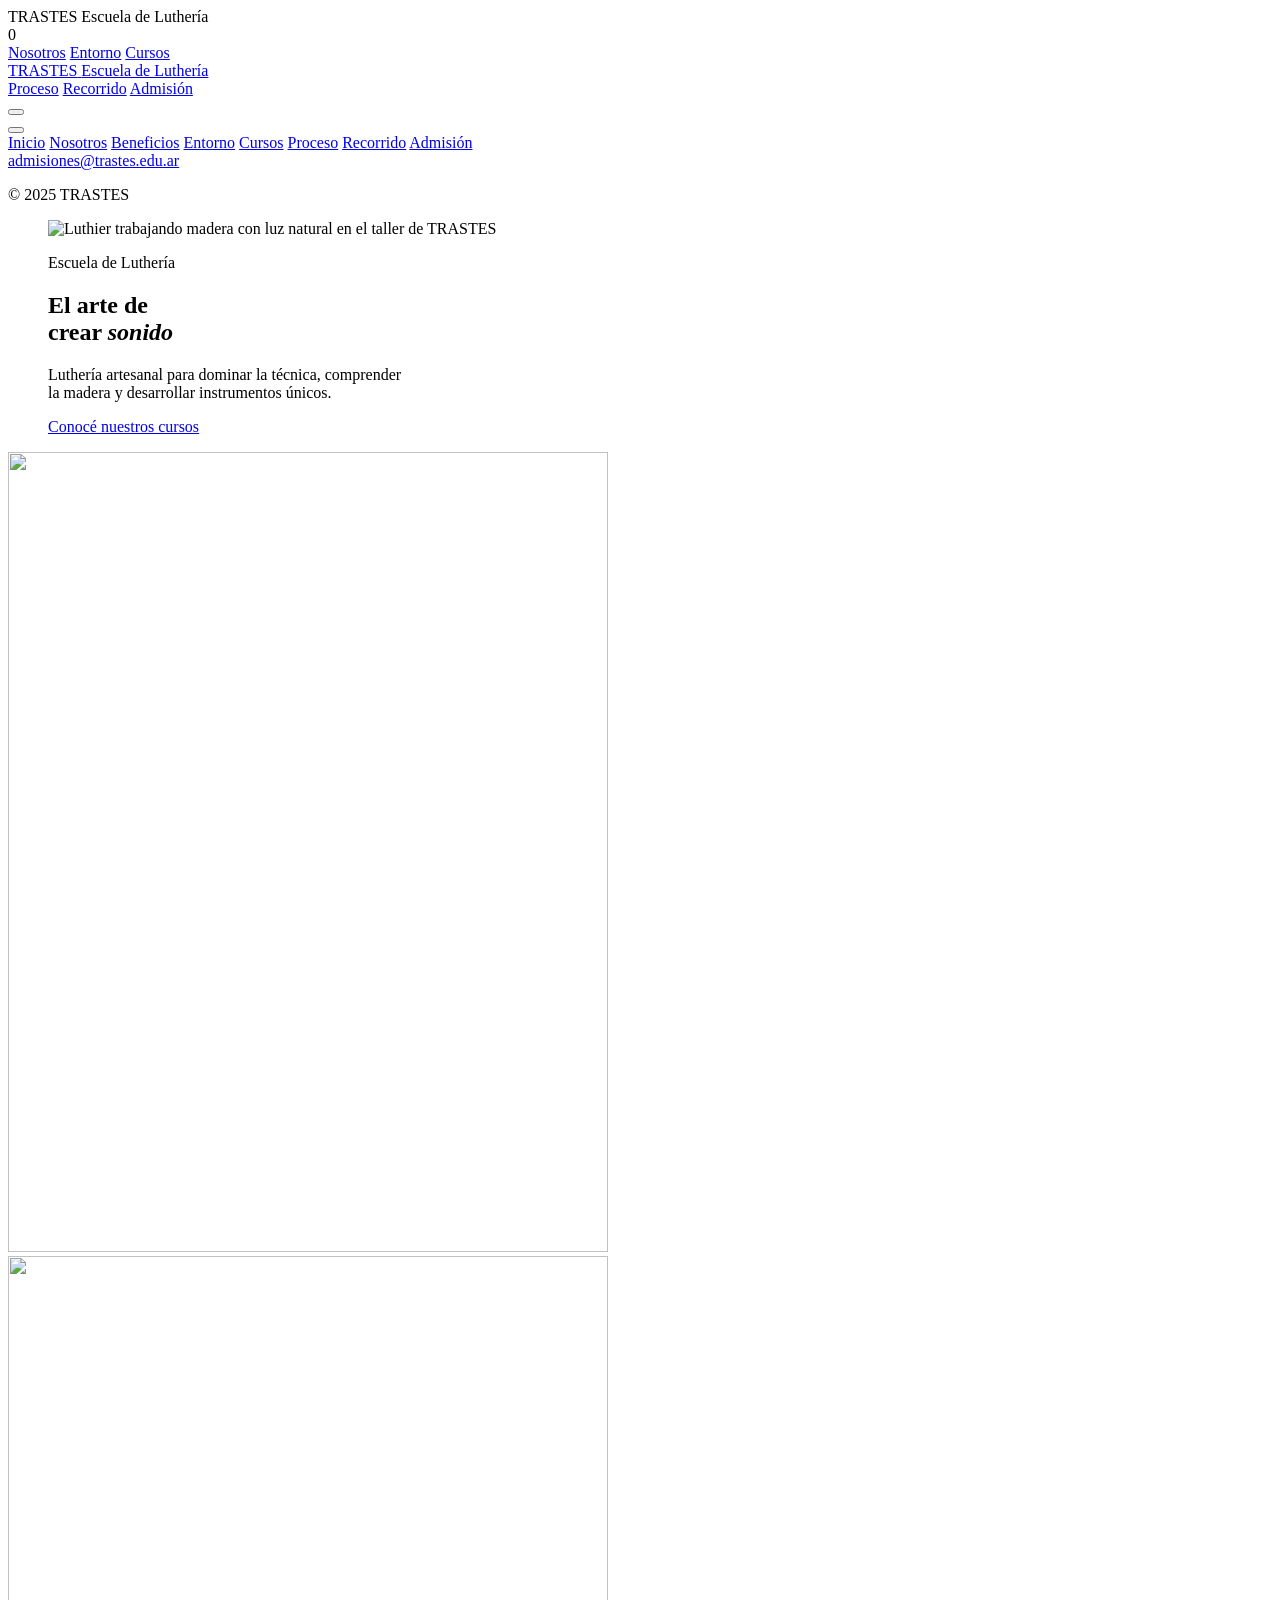
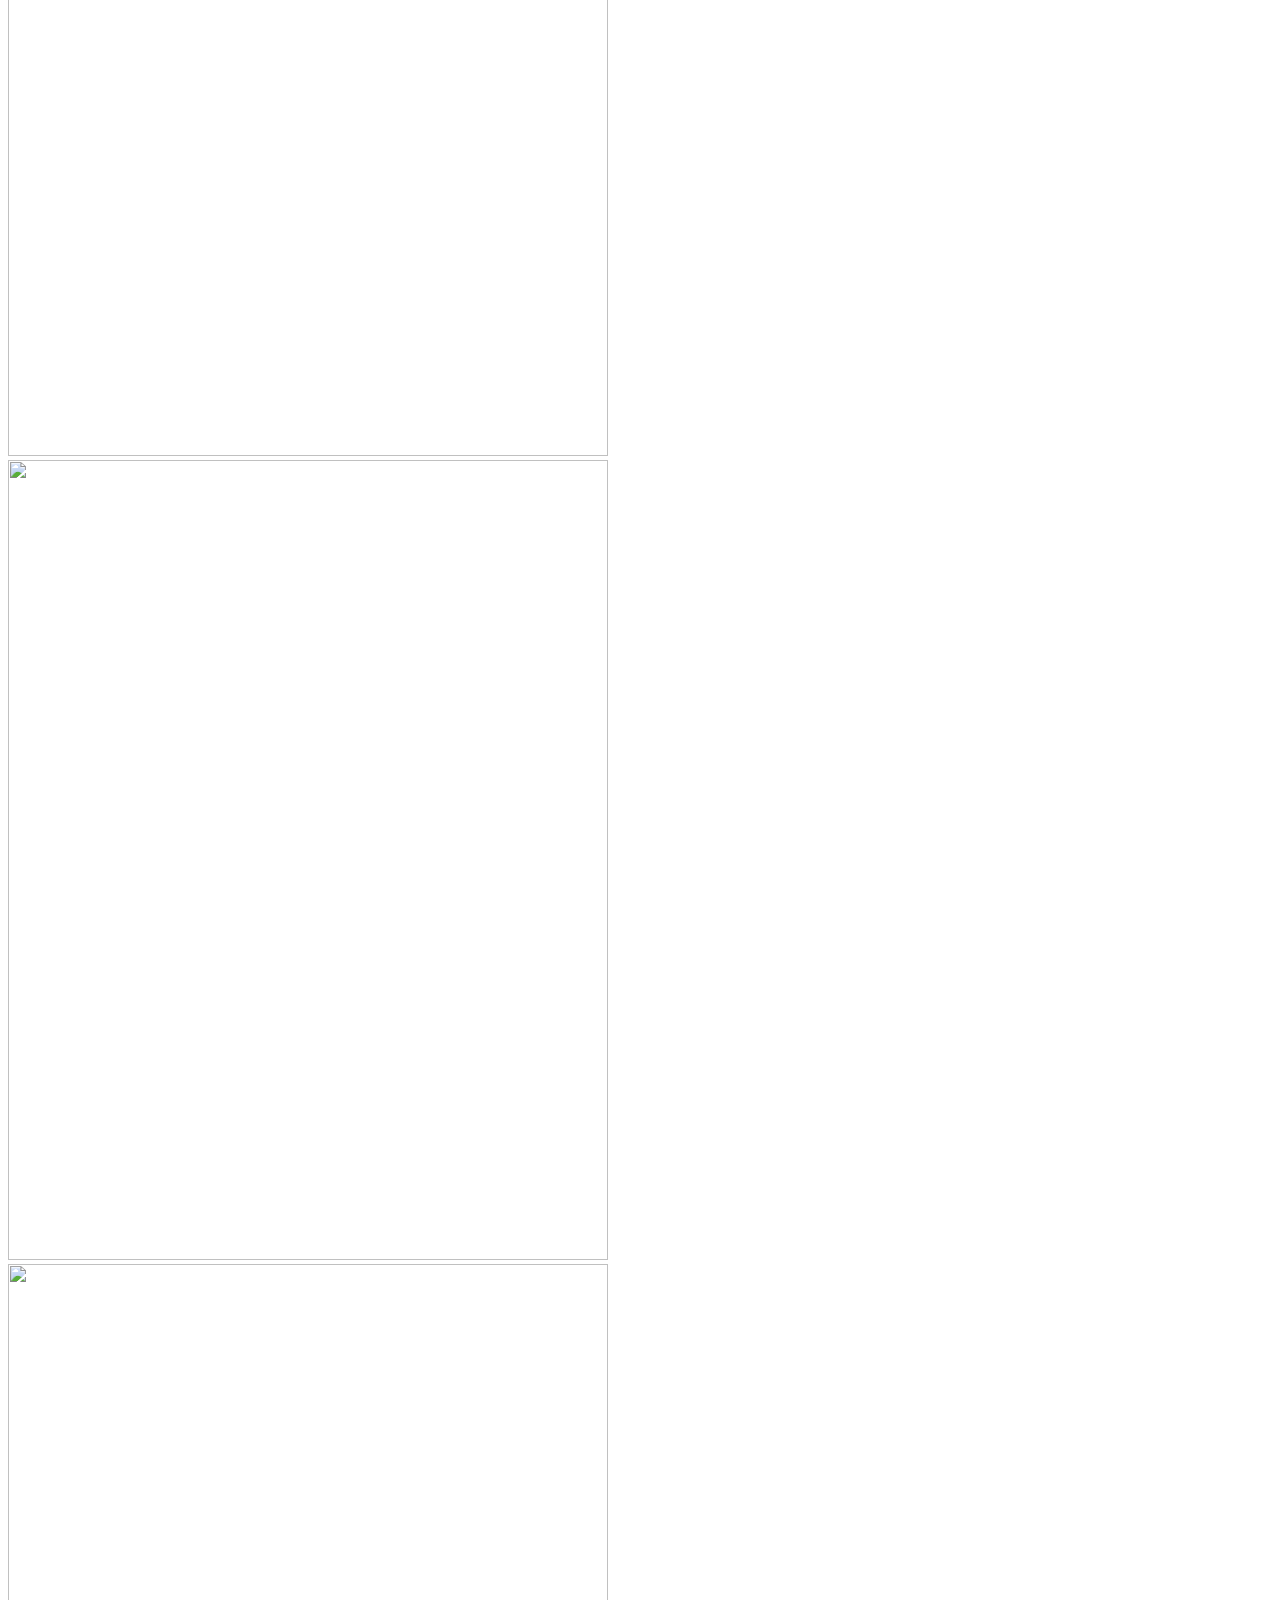
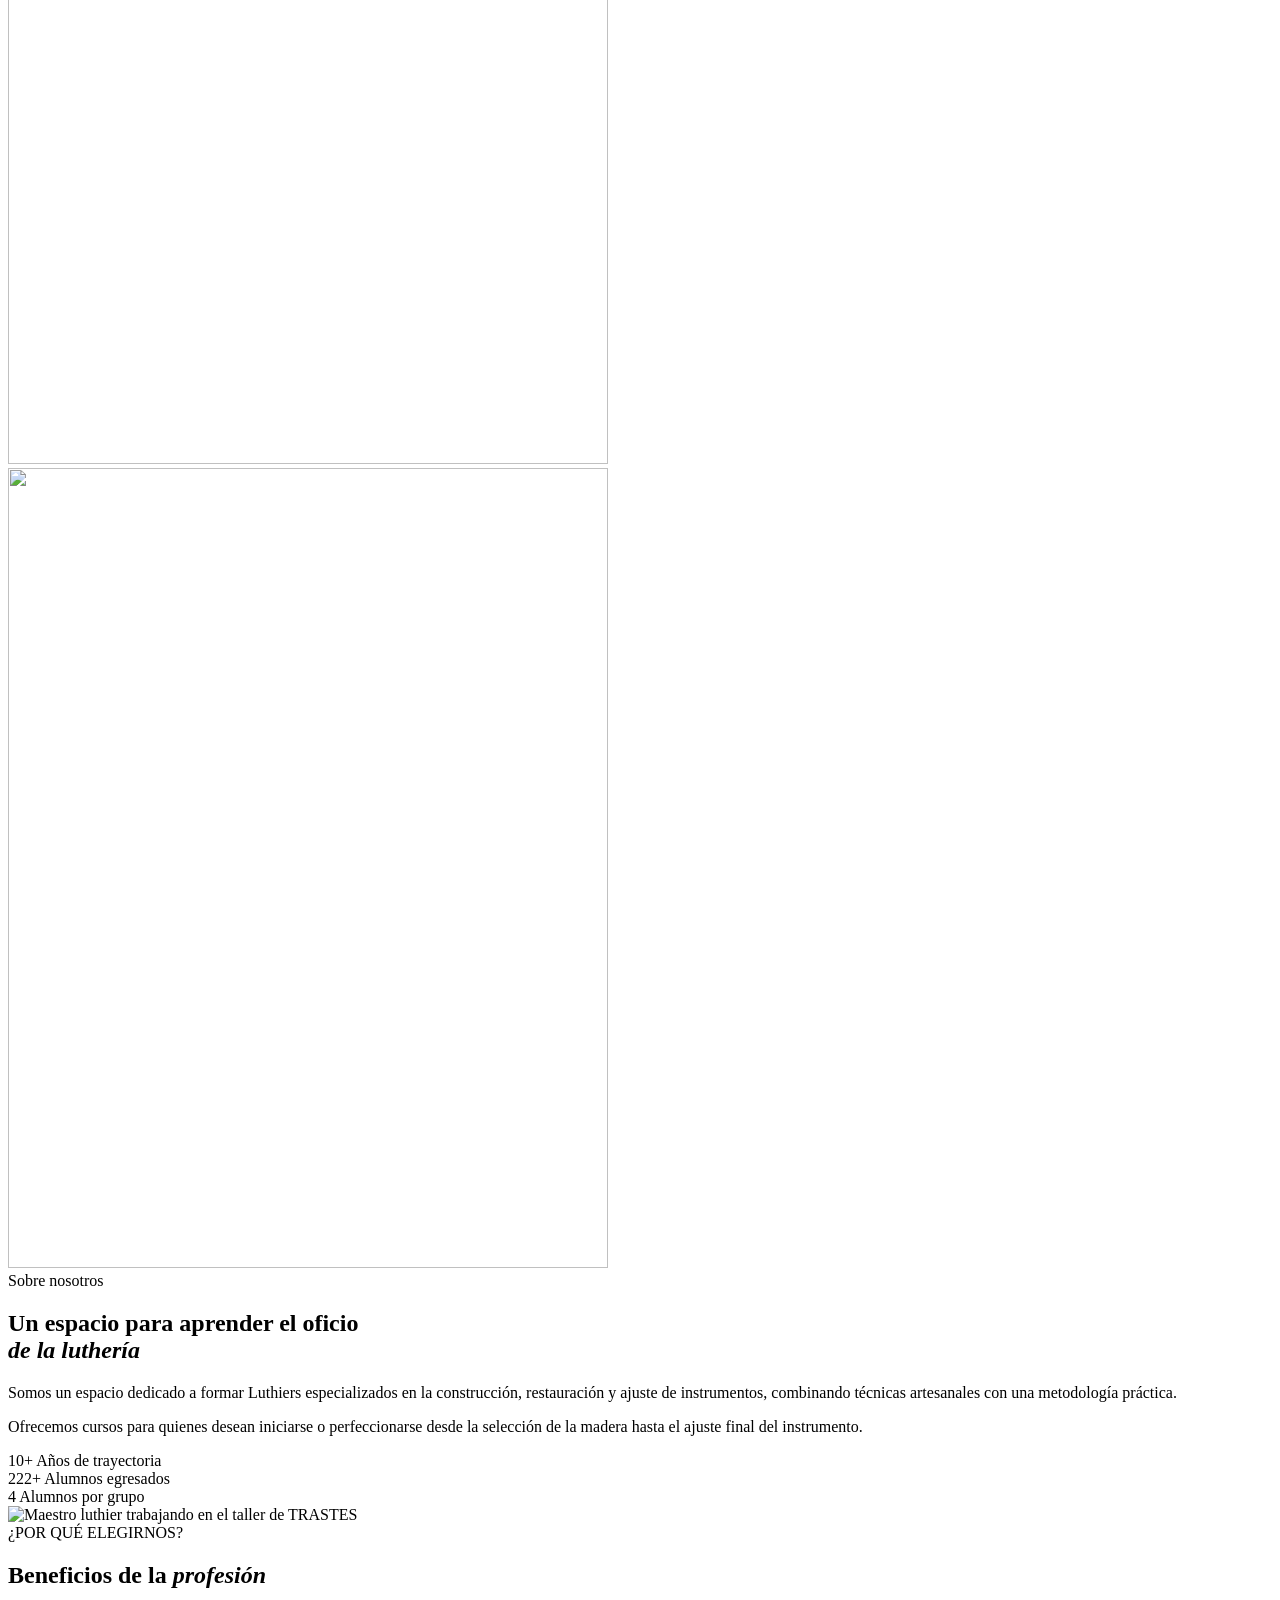
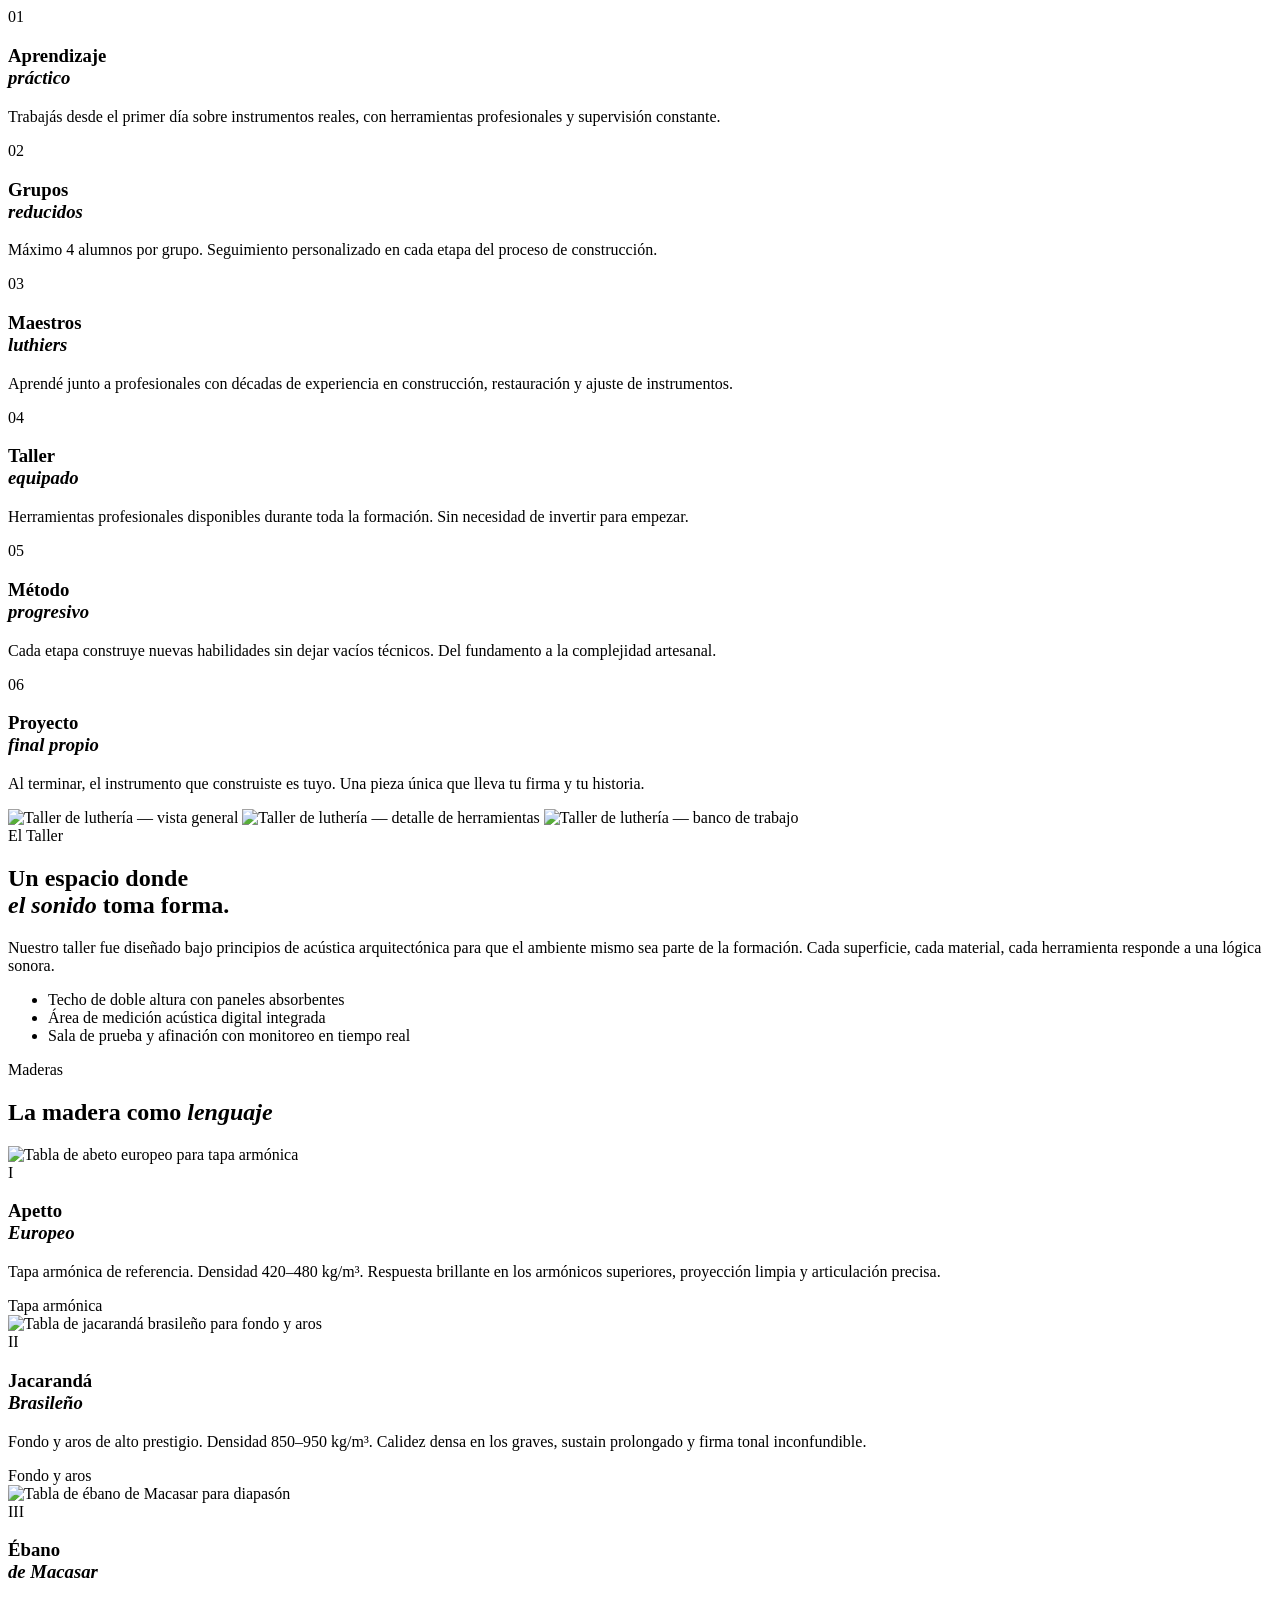
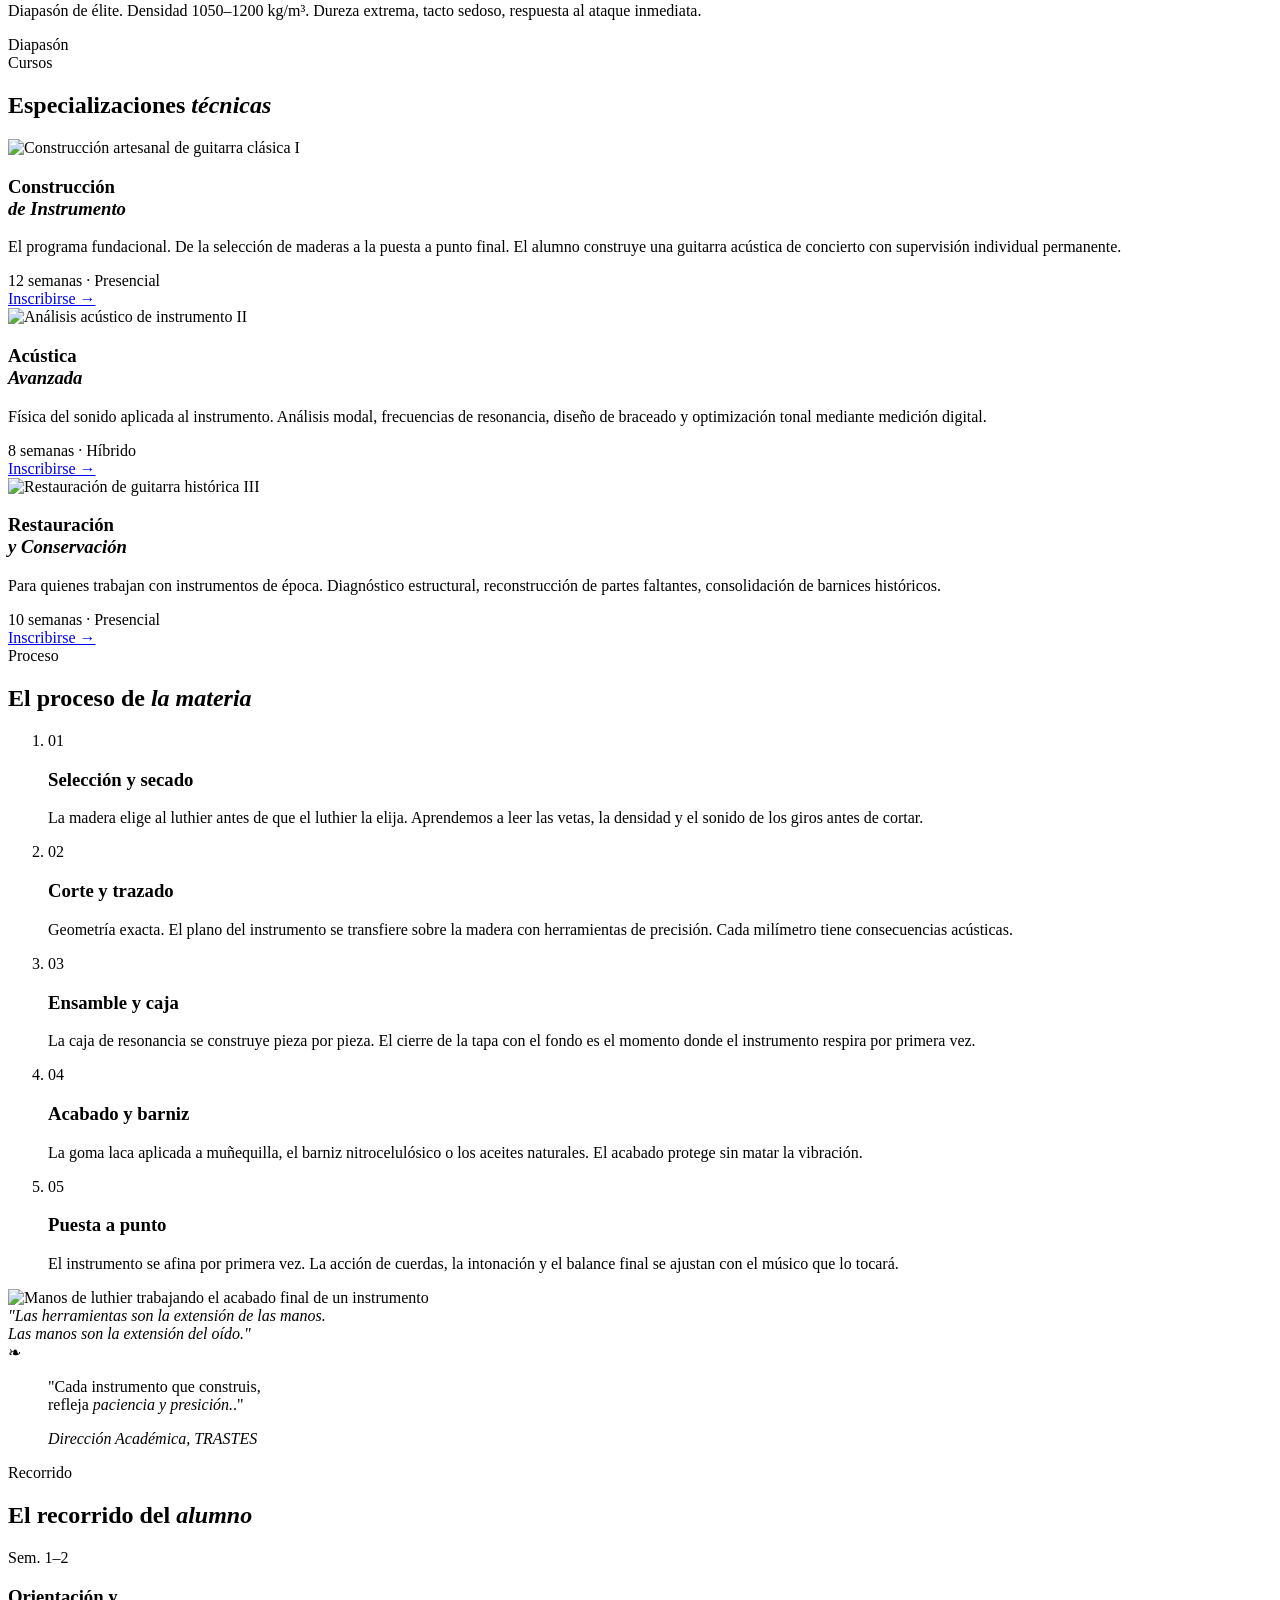
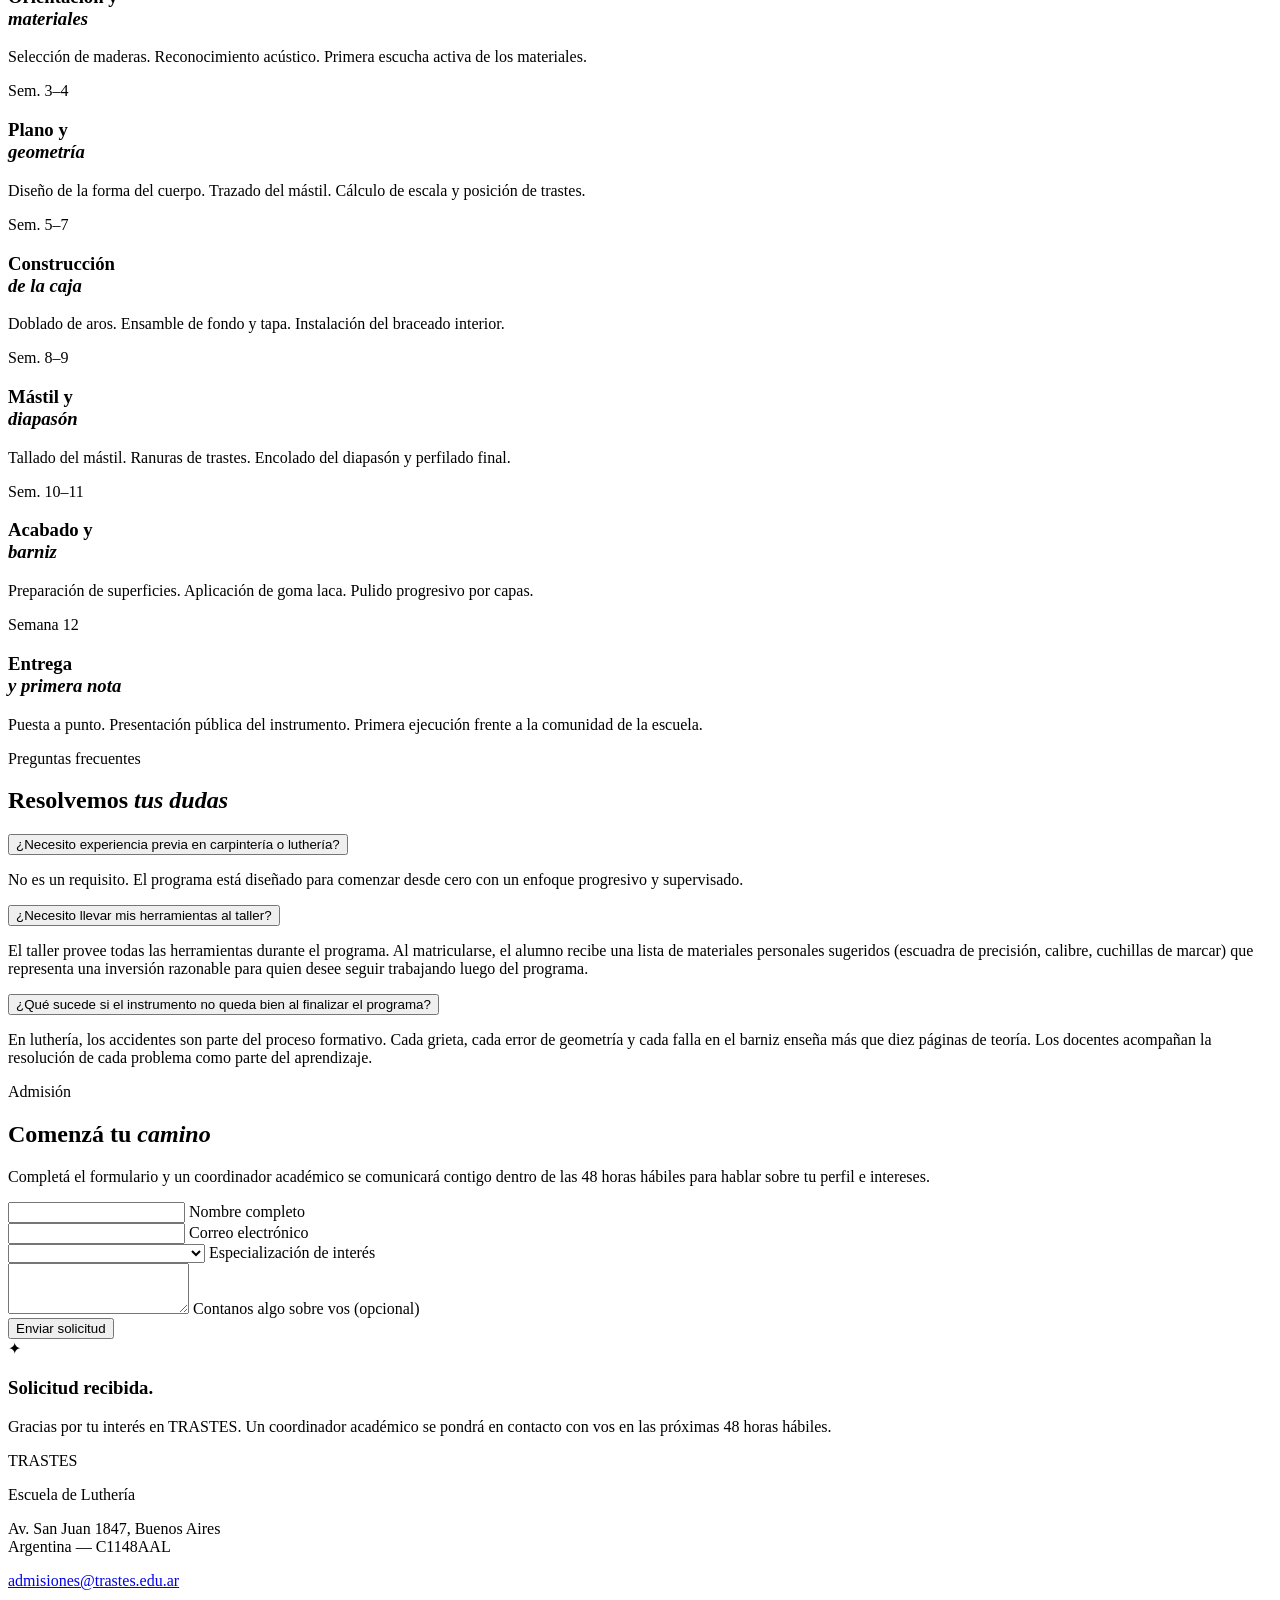
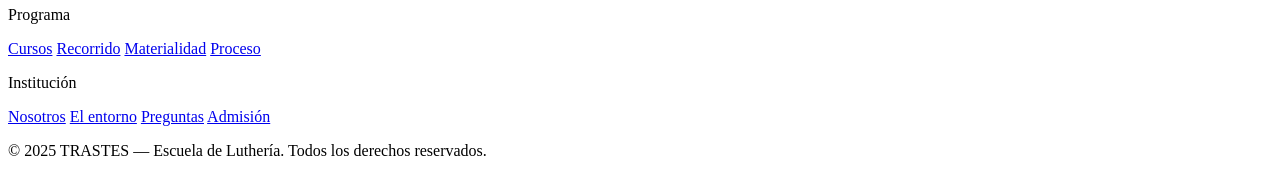
==== commit b790a732: "Add files via upload" ====
--- a/index.html
+++ b/index.html
@@ -1,773 +1,964 @@
 <!DOCTYPE html>
+<!-- ============================================================
+     TRASTES — Escuela de Luthería
+     index.html — Versión editorial premium v3
+     ────────────────────────────────────────────────────────────
+     NUEVO:
+       · Hero editorial dividido (foto izquierda / texto derecho)
+       · Sección Quiénes Somos
+       · Sección Beneficios
+       · Sección Manifiesto nueva (reemplaza la anterior)
+     CONSERVADO SIN CAMBIOS:
+       · Cursor · Loader · Header · Mobile Menu
+       · Entorno · Materiales · Cursos · Proceso
+       · Manifiesto original · Timeline · FAQ
+       · Formulario · Footer
+     ============================================================ -->
 <html lang="es">
 <head>
   <meta charset="UTF-8" />
   <meta name="viewport" content="width=device-width, initial-scale=1.0" />
   <title>TRASTES — Escuela de Luthería</title>
-
-  <!-- ════ FUENTES ════ -->
+  <meta name="description" content="Escuela de luthería de alta formación. Arte, técnica y sonido en un mismo espacio." />
+
   <link rel="preconnect" href="https://fonts.googleapis.com" />
   <link rel="preconnect" href="https://fonts.gstatic.com" crossorigin />
-  <link href="https://fonts.googleapis.com/css2?family=Playfair+Display:ital,wght@0,400;0,600;0,700;0,900;1,400;1,600;1,700&family=Montserrat:wght@300;400;500;600&display=swap" rel="stylesheet" />
-
+  <link href="https://fonts.googleapis.com/css2?family=Cormorant:ital,wght@0,300;0,400;0,600;1,300;1,400;1,600&family=Cormorant+Garamond:ital,wght@0,300;0,400;0,600;1,300;1,400;1,600&family=Montserrat:wght@300;400;500;600&display=swap" rel="stylesheet" />
   <link rel="stylesheet" href="css/styles.css" />
 </head>
-
 <body>
 
-  <!-- ════════════════════════════════════════════
-       LOADER
-  ════════════════════════════════════════════ -->
-  <!-- INICIO LOADER -->
-  <div class="loader" id="loader">
-    <span class="loader-logo">Trastes</span>
-    <div class="loader-track"><div class="loader-fill" id="loaderFill"></div></div>
+  <!-- ============================================================
+       CURSOR PERSONALIZADO — CONSERVADO SIN CAMBIOS
+       ============================================================ -->
+  <div class="cursor" id="cursor" aria-hidden="true">
+    <div class="cursor__dot"  id="cursor-dot"></div>
+    <div class="cursor__ring" id="cursor-ring"></div>
   </div>
-  <!-- FIN LOADER -->
-
-
-  <!-- ════════════════════════════════════════════
-       NAVEGACIÓN
-  ════════════════════════════════════════════ -->
-  <!-- INICIO NAV -->
-  <nav class="nav" id="mainNav">
-    <a href="#hero" class="nav-logo">Trastes</a>
-    <ul class="nav-links" id="navLinks">
-      <li><a href="#hero"        class="nav-link">Inicio</a></li>
-      <li><a href="#nosotros"    class="nav-link">Nosotros</a></li>
-      <li><a href="#ventajas"    class="nav-link">Ventajas</a></li>
-      <li><a href="#testimonios" class="nav-link">Testimonios</a></li>
-      <li><a href="#cursos"      class="nav-link">Cursos</a></li>
-    </ul>
-    <a href="#admision" class="nav-cta">Registrarme</a>
-    <button class="nav-burger" id="navBurger" aria-label="Menú" aria-expanded="false">
-      <span class="bl"></span><span class="bl"></span>
+
+
+  <!-- ============================================================
+       LOADER INICIAL — CONSERVADO SIN CAMBIOS
+       ============================================================ -->
+  <div class="loader" id="loader" role="status" aria-label="Cargando">
+    <div class="loader__content">
+      <div class="loader__brand">
+        <span class="loader__brand-word">TRASTES</span>
+        <span class="loader__brand-sub">Escuela de Luthería</span>
+      </div>
+      <div class="loader__progress">
+        <div class="loader__progress-bar" id="loader-progress-bar"></div>
+      </div>
+      <span class="loader__counter" id="loader-counter" aria-live="polite">0</span>
+    </div>
+  </div>
+
+
+  <!-- ============================================================
+       HEADER STICKY — CONSERVADO SIN CAMBIOS
+       ============================================================ -->
+<header class="site-header" id="site-header">
+
+  <div class="header__inner">
+
+    <nav class="header__nav header__nav--left" aria-label="Secciones primarias">
+      <a href="#quienes-somos" class="header__nav-link">Nosotros</a>
+      <a href="#entorno" class="header__nav-link">Entorno</a>
+      <a href="#cursos" class="header__nav-link">Cursos</a>
+    </nav>
+
+    <a href="#hero" class="header__logo" aria-label="Trastes — inicio">
+      <span class="header__logo-word">TRASTES</span>
+      <span class="header__logo-tagline">Escuela de Luthería</span>
+    </a>
+
+    <nav class="header__nav header__nav--right" aria-label="Secciones secundarias">
+      <a href="#proceso" class="header__nav-link">Proceso</a>
+      <a href="#recorrido" class="header__nav-link">Recorrido</a>
+      <a href="#admision" class="header__nav-link header__nav-link--cta">Admisión</a>
+    </nav>
+
+    <button
+      class="header__hamburger"
+      id="hamburger-btn"
+      aria-label="Abrir menú"
+      aria-expanded="false"
+      aria-controls="mobile-menu"
+    >
+      <span class="hamburger__line hamburger__line--top"></span>
+      <span class="hamburger__line hamburger__line--mid"></span>
+      <span class="hamburger__line hamburger__line--bot"></span>
     </button>
-  </nav>
-  <!-- Panel mobile -->
-  <div class="mobile-panel" id="mobilePanel">
-    <ul class="mobile-list">
-      <li><a href="#hero"        class="mob-link">Inicio</a></li>
-      <li><a href="#nosotros"    class="mob-link">Nosotros</a></li>
-      <li><a href="#ventajas"    class="mob-link">Ventajas</a></li>
-      <li><a href="#testimonios" class="mob-link">Testimonios</a></li>
-      <li><a href="#cursos"      class="mob-link">Cursos</a></li>
-      <li><a href="#admision"    class="mob-link mob-cta">Registrarme</a></li>
-    </ul>
+
   </div>
-  <!-- FIN NAV -->
-
-
-  <!-- ════════════════════════════════════════════
-       S1 · HERO
-       Foto sangra a bordes, texto abajo-izquierda,
-       imagen secundaria flota superpuesta abajo-derecha
-  ════════════════════════════════════════════ -->
-  <!-- INICIO S1 HERO -->
-  <section class="s1" id="hero">
-    <!-- Foto principal: luthier trabajando madera -->
-    <div class="s1-bg">
-      <!--
-        [IMAGEN HERO]
-        Foto real: luthier tallando madera, taller cálido.
-        Dimensiones recomendadas: 1600×900px
-        Reemplazá el src por tu foto.
-      -->
+
+</header>
+
+
+
+  <!-- ============================================================
+       MOBILE MENU — CONSERVADO SIN CAMBIOS (links actualizados)
+       ============================================================ -->
+  <div class="mobile-menu" id="mobile-menu" aria-hidden="true" role="dialog" aria-label="Menú de navegación">
+
+    <button class="mobile-menu__close" id="mobile-menu-close" aria-label="Cerrar menú">
+      <span></span><span></span>
+    </button>
+
+    <nav class="mobile-menu__nav" aria-label="Navegación mobile">
+      <a href="#hero"          class="mobile-menu__link" data-index="00">Inicio</a>
+      <a href="#quienes-somos" class="mobile-menu__link" data-index="01">Nosotros</a>
+      <a href="#beneficios"    class="mobile-menu__link" data-index="02">Beneficios</a>
+      <a href="#entorno"       class="mobile-menu__link" data-index="03">Entorno</a>
+      <a href="#cursos"        class="mobile-menu__link" data-index="04">Cursos</a>
+      <a href="#proceso"       class="mobile-menu__link" data-index="05">Proceso</a>
+      <a href="#recorrido"     class="mobile-menu__link" data-index="06">Recorrido</a>
+      <a href="#admision"      class="mobile-menu__link mobile-menu__link--cta" data-index="07">Admisión</a>
+    </nav>
+
+    <div class="mobile-menu__footer">
+      <a href="mailto:admisiones@trastes.edu.ar" class="mobile-menu__email">admisiones@trastes.edu.ar</a>
+      <p class="mobile-menu__copy">© 2025 TRASTES</p>
+    </div>
+
+  </div>
+
+
+  <!-- ============================================================
+       HERO NUEVO — EDITORIAL DIVIDIDO
+       Layout 55/45: foto dominante izquierda, texto derecho sobre beige.
+       Sin overlay oscuro. Inspiración: portada editorial de revista
+       de diseño artesanal — la foto manda, el texto respira.
+       ============================================================ -->
+
+
+<section class="hero" id="hero" aria-label="Inicio — TRASTES Escuela de Luthería">
+
+  <!-- ── Imagen principal (85–90% del ancho, con margen exterior) ── -->
+  <div class="hero__frame">
+    <figure class="hero__figure">
       <img
-        src="assets/hero.png"
-        alt="Luthier trabajando madera en el taller"
-        class="s1-photo" id="heroPhoto"
+        src="assets/1212-08.png"
+        alt="Luthier trabajando madera con luz natural en el taller de TRASTES"
+        class="hero__bg"
+        id="hero-parallax-img"
+        loading="eager"
+        fetchpriority="high"
+        width="1600"
+        height="1067"
       />
-      <div class="s1-overlay"></div>
-    </div>
-
-    <!-- Texto superpuesto: abajo-izquierda -->
-    <div class="s1-text">
-      <h1 class="s1-title">
-        El arte de<br>crear <em>sonido</em>
-      </h1>
-      <a href="#cursos" class="cta-outline">Conocé nuestros cursos</a>
-    </div>
-
-    <!-- Imagen secundaria flotante: abajo-derecha
-         Recuadro más pequeño superpuesto sobre la foto principal -->
-    <div class="s1-inset">
-      <!--
-        [IMAGEN INSET HERO]
-        Foto: detalle de instrumento terminado o madera de cerca.
-      -->
-      <img
-        src="assets/2.png"
-        alt="Detalle de madera trabajada"
-      />
+
+      <!-- Texto editorial superpuesto sobre la foto -->
+      <div class="hero__overlay-content">
+
+        <!-- Eyebrow -->
+        <p class="hero__eyebrow reveal-hero" style="--hd:0.1s">
+          <span class="hero__eyebrow-line" aria-hidden="true"></span>
+          Escuela de Luthería
+        </p>
+
+<h1 class="hero__title reveal-hero" style="--hd:0.28s">
+  El arte de<br>
+  crear <em>sonido</em>
+</h1>
+
+        <!-- Bajada -->
+        <p class="hero__desc reveal-hero" style="--hd:0.5s">
+         Luthería artesanal para dominar la técnica, comprender<br>
+          la madera y desarrollar instrumentos únicos.
+        </p>
+
+        <!-- CTAs -->
+        <div class="hero__cta-group reveal-hero" style="--hd:0.68s">
+          <a href="#cursos"   class="btn btn--hero-primary">Conocé nuestros cursos</a>
+      
+        </div>
+
+      </div>
+      <!-- /hero__overlay-content -->
+
+
+    </figure>
+    <!-- /hero__figure -->
+
+    <!-- ── Bloque flotante de imágenes ── -->
+    <!-- Posicionado abajo-derecha, parcialmente sobre la foto principal -->
+    <div class="hero__gallery" id="hero-gallery" aria-hidden="true">
+      <div class="hero__gallery-track" id="hero-gallery-track">
+
+        <div class="hero__gallery-slide hero__gallery-slide--active">
+          <img
+            src="https://images.unsplash.com/photo-1507838153414-b4b713384a76?w=600&q=85&auto=format&fit=crop"
+            alt=""
+            loading="lazy"
+            width="600"
+            height="800"
+          />
+        </div>
+
+        <div class="hero__gallery-slide">
+          <img
+            src="https://images.unsplash.com/photo-1471478331149-c72f17e33c73?w=600&q=85&auto=format&fit=crop"
+            alt=""
+            loading="lazy"
+            width="600"
+            height="800"
+          />
+        </div>
+
+        <div class="hero__gallery-slide">
+          <img
+            src="https://images.unsplash.com/photo-1574169208507-84376144848b?w=600&q=85&auto=format&fit=crop"
+            alt=""
+            loading="lazy"
+            width="600"
+            height="800"
+          />
+        </div>
+
+        <div class="hero__gallery-slide">
+          <img
+            src="https://images.unsplash.com/photo-1600494448853-8c8e3c4f2a1d?w=600&q=85&auto=format&fit=crop"
+            alt=""
+            loading="lazy"
+            width="600"
+            height="800"
+          />
+        </div>
+
+        <div class="hero__gallery-slide">
+          <img
+            src="https://images.unsplash.com/photo-1541123437800-1bb1317badc2?w=600&q=85&auto=format&fit=crop"
+            alt=""
+            loading="lazy"
+            width="600"
+            height="800"
+          />
+        </div>
+
+      </div>
+      <!-- Indicadores de posición -->
+      <div class="hero__gallery-dots" id="hero-gallery-dots" aria-hidden="true">
+        <span class="hero__gallery-dot hero__gallery-dot--active"></span>
+        <span class="hero__gallery-dot"></span>
+        <span class="hero__gallery-dot"></span>
+        <span class="hero__gallery-dot"></span>
+        <span class="hero__gallery-dot"></span>
+      </div>
+    </div>
+    <!-- /hero__gallery -->
+
+  </div>
+  <!-- /hero__frame -->
+
+</section>
+<!-- /HERO NUEVO -->
+
+
+  <!-- ============================================================
+       SECCIÓN NUEVA — QUIÉNES SOMOS
+       Layout editorial: texto izquierda con aire + imagen derecha grande.
+       Credibilidad y filosofía de la escuela.
+       ============================================================ -->
+  <section class="about" id="quienes-somos" aria-label="Quiénes somos">
+
+    <div class="about__inner">
+
+      <!-- Columna texto -->
+      <div class="about__text">
+        <div class="about__label reveal-up">
+          
+          <span class="about__label-text">Sobre nosotros</span>
+        </div>
+
+        <h2 class="about__title reveal-up" style="--delay: 0.1s">
+          Un espacio para aprender el oficio<br />
+          <em> de la luthería</em>
+        </h2>
+
+        <div class="about__body reveal-up" style="--delay: 0.22s">
+          <p>
+            Somos un espacio dedicado a formar Luthiers especializados en la construcción, restauración y ajuste de instrumentos, combinando técnicas artesanales con una metodología práctica. 
+          </p>
+          <p>
+            Ofrecemos cursos para quienes desean iniciarse o perfeccionarse desde la selección de la madera hasta el ajuste final del instrumento.
+          </p>
+        </div>
+
+        <!-- Datos editoriales -->
+        <div class="about__figures reveal-up" style="--delay: 0.45s" aria-label="Datos de la escuela">
+          <div class="about__figure">
+            <span class="about__figure-num">10+</span>
+            <span class="about__figure-label">Años de trayectoria</span>
+          </div>
+          <div class="about__figure-sep" aria-hidden="true"></div>
+          <div class="about__figure">
+            <span class="about__figure-num">222+</span>
+            <span class="about__figure-label">Alumnos egresados</span>
+          </div>
+          <div class="about__figure-sep" aria-hidden="true"></div>
+          <div class="about__figure">
+            <span class="about__figure-num">4</span>
+            <span class="about__figure-label">Alumnos por grupo</span>
+          </div>
+        </div>
+      </div>
+      <!-- Columna imagen -->
+      <div class="about__image-col reveal-up" style="--delay: 0.05s">
+        <div class="about__image-frame">
+          <img
+            src="assets/img2-02.png"
+            alt="Maestro luthier trabajando en el taller de TRASTES"
+            class="about__image"
+            loading="lazy"
+          />
+        </div>
+      </div>
     </div>
   </section>
-  <!-- FIN S1 HERO -->
-
-
-  <!-- ════════════════════════════════════════════
-       S2 · FILOSOFÍA — layout editorial asimétrico
-       Número enorme "01" + texto lead + foto cuadrada
-       EVERY LINE TELLS A STORY
-  ════════════════════════════════════════════ -->
-<!-- =========================
-SOBRE NOSOTROS
-========================= -->
-<section class="s2" id="nosotros">
-
-    <div class="s2-container">
-
-        <!-- IZQUIERDA -->
-        <div class="s2-gallery">
-
-            <div class="img-small img-top">
-                <img src="assets/4.png" alt="">
-            </div>
-
-            <div class="img-main">
-                <img src="assets/3.png" alt="">
-            </div>
-
-            <div class="img-small img-bottom">
-                <img src="assets/5.png" alt="">
-            </div>
-
-        </div>
-
-        <!-- DERECHA -->
-        <div class="s2-content">
-
-            <span class="tag">
-                SOBRE NOSOTROS
-            </span>
-
-            <h2>
-
-                Un espacio para<br>
-
-                aprender el<br> 
-              <em>oficio de la Luthería.</em>
-
-            </h2>
-
-            <p>
-
-                Somos un espacio dedicado a formar Luthiers especializados en la
-                construcción, restauración y ajuste de instrumentos,
-                combinando técnicas artesanales con una metodología práctica.
-
-            </p>
-
-            <p>
-
-                Ofrecemos cursos para quienes desean iniciarse como para quienes
-                buscan perfeccionarse, aprendiendo el oficio desde la experiencia
-                del taller.
-
-            </p>
-
-            <a href="#cursos" class="cta-solid s2-btn">
-                Conocé más
-            </a>
-
-        </div>
-
-    </div>
-
-</section>
-  <!-- FIN S2 FILOSOFÍA -->
-
-<section class="s3">
-
-    <div class="s3-photo-wrap">
-
-        <img
-            src="assets/5-09.png"
-            alt="Interior del taller"
-            class="s3-photo"
-        />
-
-        <div class="s3-overlay"></div>
-
-        <div class="s3-quote-box">
-
-            <p class="s3-quote js-letter-reveal">
-                Cada instrumento que construís refleja paciencia y precisión.
-            </p>
-
-        </div>
-
-    </div>
-
-</section>
-  <!-- ════════════════════════════════════════════
-       S4 · INTERIOR DESIGN — grilla editorial
-       Col izquierda: número + título + texto
-       Col derecha: foto grande + foto pequeña superpuesta
-  ════════════════════════════════════════════ -->
-  <!-- INICIO S4 ABOUT -->
-<section class="s4 js-reveal">
-  <div class="s4-wrap">
-
-    <div class="s4-small">
-      <img src="assets/6.png" alt="Trabajo artesanal">
-    </div>
-
-    <div class="s4-content">
-      <p class="s4-num">¿POR QUÉ ELEGIRNOS?</p>
-
-      <h2 class="s4-title">
-         <span>Beneficios</span> de<br>esta profesión
-      </h2>
-
-    <ul class="s4-list">
-
-    <li>
-        <strong>Formación práctica desde el primer día.</strong><br>
-        Aprendé haciendo, con herramientas reales de taller.
-    </li>
-
-    <li>
-        <strong>Construcción de instrumento.</strong><br>
-        Conocé el proceso de principio a fin y participá en cada etapa.
-    </li>
-
-    <li>
-        <strong>Ajuste, calibración y restauración.</strong><br>
-        Desarrollá habilidades aplicables a cualquier instrumento.
-    </li>
-
-</ul>
-
-      <a href="#cursos" class="cta-solid">Ver cursos</a>
-    </div>
-
-    <div class="s4-big">
-      <img src="assets/7.png" alt="Guitarra">
-    </div>
+  <!-- /QUIÉNES SOMOS -->
+
+
+  <!-- ============================================================
+       SECCIÓN NUEVA — BENEFICIOS
+       Cards editoriales premium con hover sutil.
+       Sin íconos genéricos — solo tipografía y aire.
+       ============================================================ -->
+ 
+<section class="benefits" id="beneficios" aria-label="Por qué TRASTES">
+
+  <div class="benefits__header reveal-up">
+
+    <span class="section-num">¿POR QUÉ ELEGIRNOS?</span>
+
+    <h2 class="benefits__title">
+      Beneficios de la <em>profesión</em>
+    </h2>
 
   </div>
-</section>
-<!-- FIN S4 ABOUT -->
-
-
-  <!-- ════════════════════════════════════════════
-       S5 · STATEMENT PIECES — bloque vino invertido
-       Fondo vino #541021, foto izquierda, texto derecho
-  ════════════════════════════════════════════ -->
-  <!-- INICIO S5 STATEMENT -->
-  <section class="s5 js-reveal">
-    <div class="s5-wrap">
-
-      <!-- Foto izquierda sangra al borde -->
-      <div class="s5-img">
-        <!--
-          [IMAGEN S5]
-          Foto: alumno trabajando en el taller, cálida.
-        -->
-        <img
-          src="https://images.unsplash.com/photo-1516924962500-2b4b3b99ea02?w=800&q=85&auto=format&fit=crop"
-          alt="Alumno en el taller"
-          class="img-bw"
-        />
-      </div>
-
-      <!-- Texto derecho sobre fondo vino -->
-      <div class="s5-text">
-        <p class="s5-num">02</p>
-        <h2 class="s5-title">Statement<br>Pieces</h2>
-        <p class="s5-body">
-          Cada instrumento que sale de TRASTES es una pieza única. No fabricamos en serie: cada guitar lleva la firma del luthier que la construyó, milímetro a milímetro.
+
+    <div class="benefits__grid">
+
+      <!-- Card 01 -->
+      <article class="benefit-card reveal-up" style="--delay: 0.05s">
+        <div class="benefit-card__inner">
+          <span class="benefit-card__num" aria-hidden="true">01</span>
+          <h3 class="benefit-card__title">Aprendizaje<br /><em>práctico</em></h3>
+          <p class="benefit-card__desc">Trabajás desde el primer día sobre instrumentos reales, con herramientas profesionales y supervisión constante.</p>
+        </div>
+      </article>
+
+      <!-- Card 02 -->
+      <article class="benefit-card reveal-up" style="--delay: 0.12s">
+        <div class="benefit-card__inner">
+          <span class="benefit-card__num" aria-hidden="true">02</span>
+          <h3 class="benefit-card__title">Grupos<br /><em>reducidos</em></h3>
+          <p class="benefit-card__desc">Máximo 4 alumnos por grupo. Seguimiento personalizado en cada etapa del proceso de construcción.</p>
+        </div>
+      </article>
+
+      <!-- Card 03 -->
+      <article class="benefit-card reveal-up" style="--delay: 0.19s">
+        <div class="benefit-card__inner">
+          <span class="benefit-card__num" aria-hidden="true">03</span>
+          <h3 class="benefit-card__title">Maestros<br /><em>luthiers</em></h3>
+          <p class="benefit-card__desc">Aprendé junto a profesionales con décadas de experiencia en construcción, restauración y ajuste de instrumentos.</p>
+        </div>
+      </article>
+
+      <!-- Card 04 -->
+      <article class="benefit-card reveal-up" style="--delay: 0.26s">
+        <div class="benefit-card__inner">
+          <span class="benefit-card__num" aria-hidden="true">04</span>
+          <h3 class="benefit-card__title">Taller<br /><em>equipado</em></h3>
+          <p class="benefit-card__desc">Herramientas profesionales disponibles durante toda la formación. Sin necesidad de invertir para empezar.</p>
+        </div>
+      </article>
+
+      <!-- Card 05 -->
+      <article class="benefit-card reveal-up" style="--delay: 0.33s">
+        <div class="benefit-card__inner">
+          <span class="benefit-card__num" aria-hidden="true">05</span>
+          <h3 class="benefit-card__title">Método<br /><em>progresivo</em></h3>
+          <p class="benefit-card__desc">Cada etapa construye nuevas habilidades sin dejar vacíos técnicos. Del fundamento a la complejidad artesanal.</p>
+        </div>
+      </article>
+
+      <!-- Card 06 -->
+      <article class="benefit-card reveal-up" style="--delay: 0.40s">
+        <div class="benefit-card__inner">
+          <span class="benefit-card__num" aria-hidden="true">06</span>
+          <h3 class="benefit-card__title">Proyecto<br /><em>final propio</em></h3>
+          <p class="benefit-card__desc">Al terminar, el instrumento que construiste es tuyo. Una pieza única que lleva tu firma y tu historia.</p>
+        </div>
+      </article>
+
+    </div>
+
+  </section>
+  <!-- /BENEFICIOS -->
+
+
+  <!-- ============================================================
+       SECCIÓN 01 — EL ENTORNO ACÚSTICO
+       CONSERVADA SIN CAMBIOS
+       ============================================================ -->
+  <section class="environment" id="entorno" aria-label="El entorno acústico">
+
+    <div class="environment__grid">
+
+      <div class="environment__image-wrap reveal-up">
+        <div class="environment-slider">
+          <img src="assets/tallerrrrr-02.png" alt="Taller de luthería — vista general" loading="lazy" />
+          <img src="assets/taller2-02.png" alt="Taller de luthería — detalle de herramientas" loading="lazy" />
+          <img src="assets/taller3-02.png" alt="Taller de luthería — banco de trabajo" loading="lazy" />
+          
+        </div>
+      </div>
+
+      <div class="environment__content reveal-up" style="--delay: 0.2s">
+        <span class="section-num section-num--light">El Taller</span>
+        <h2 class="environment__title">
+          Un espacio donde<br />
+          <em>el sonido</em> toma forma.
+        </h2>
+        <p class="environment__body">
+          Nuestro taller fue diseñado bajo principios de acústica arquitectónica para que el ambiente mismo sea parte de la formación. Cada superficie, cada material, cada herramienta responde a una lógica sonora.
         </p>
-        <a href="#admision" class="cta-outline-light">Reservar lugar →</a>
-      </div>
-
-    </div>
-  </section>
-  <!-- FIN S5 STATEMENT -->
-
-
-  <!-- ════════════════════════════════════════════
-       S6 · MANIFIESTO — cita tipográfica gigante
-       Fondo vino, texto crema centrado
-  ════════════════════════════════════════════ -->
-  <!-- INICIO S6 MANIFIESTO -->
-  <section class="s6 js-reveal">
-    <div class="s6-wrap">
-      <div class="s6-left">
-        <p class="s6-tag">LA CLAVE L'ARTISANAT<br>DANS LA LUTHERIE DE HAUT</p>
-        <blockquote class="s6-quote">
-          "Formamos luthiers, no aficionados."
-        </blockquote>
-        <a href="#admision" class="cta-outline-light s6-cta">Postularme →</a>
-      </div>
-      <div class="s6-img">
-        <!--
-          [IMAGEN S6]
-          Foto: maestro luthier de frente, taller de fondo.
-        -->
-        <img
-          src="https://images.unsplash.com/photo-1507003211169-0a1dd7228f2d?w=600&q=85&auto=format&fit=crop"
-          alt="Maestro luthier"
-          class="img-bw"
-        />
-      </div>
-    </div>
-  </section>
-  <!-- FIN S6 MANIFIESTO -->
-
-
-  <!-- ════════════════════════════════════════════
-       S7 · UNE CUISINE — grilla invertida crema
-       Foto grande izquierda, texto derecho superpuesto
-       + foto pequeña que sobresale del recuadro
-  ════════════════════════════════════════════ -->
-  <!-- INICIO S7 VENTAJAS -->
-  <section class="s7 js-reveal" id="ventajas">
-    <div class="s7-wrap">
-
-      <!-- Foto grande izquierda (sangra al borde) -->
-      <div class="s7-img-main">
-        <!--
-          [IMAGEN S7 GRANDE]
-          Foto: herramientas de luthería sobre mesa de madera.
-        -->
-        <img
-          src="https://images.unsplash.com/photo-1564767655658-4e3de85f5e5d?w=900&q=85&auto=format&fit=crop"
-          alt="Herramientas de luthería"
-          class="img-bw"
-        />
-      </div>
-
-      <!-- Foto pequeña superpuesta arriba-derecha de la grande -->
-      <div class="s7-img-overlap">
-        <!--
-          [IMAGEN S7 PEQUEÑA]
-          Foto: detalle de barnizado o acabado.
-        -->
-        <img
-          src="https://images.unsplash.com/photo-1511671782779-c97d3d27a1d4?w=400&q=85&auto=format&fit=crop"
-          alt="Acabado de guitarra"
-          class="img-bw"
-        />
-      </div>
-
-      <!-- Bloque de texto derecho -->
-      <div class="s7-text">
-        <p class="s7-tag">SERVICES & PORTFOLIO</p>
-        <p class="s7-body">
-          Taller totalmente equipado con herramientas profesionales. Sin necesidad de invertir para empezar. Método paso a paso diseñado para avanzar con seguridad y confianza desde el día uno.
-        </p>
-        <ul class="s7-list">
-          <li>Aprendizaje 100% práctico</li>
-          <li>Grupos reducidos · 6 alumnos máx.</li>
-          <li>Maestros luthiers con décadas de experiencia</li>
-          <li>Taller completamente equipado</li>
-          <li>Certificado al finalizar</li>
-          <li>Salida profesional real</li>
-        </ul>
-      </div>
-
-    </div>
-  </section>
-  <!-- FIN S7 VENTAJAS -->
-
-
-  <!-- ════════════════════════════════════════════
-       S8 · ABOUT US — grilla editorial 2 col
-       Texto izquierda + foto derecha
-  ════════════════════════════════════════════ -->
-  <!-- INICIO S8 ABOUT -->
-  <section class="s8 js-reveal">
-    <div class="s8-wrap">
-
-      <div class="s8-left">
-        <p class="tag">about us</p>
-        <p class="s8-body">
-          TRASTES es una escuela de luthería fundada en Buenos Aires con más de 18 años de trayectoria. Formamos luthiers con el nivel técnico que exige el oficio profesional, transmitiendo un conocimiento que hasta hace poco solo circulaba entre maestros y aprendices.
-        </p>
-        <div class="s8-stats">
-          <div class="s8-stat">
-            <span class="s8-sn">+18</span>
-            <span class="s8-sl">años de trayectoria</span>
-          </div>
-          <div class="s8-stat">
-            <span class="s8-sn">+340</span>
-            <span class="s8-sl">alumnos egresados</span>
-          </div>
-          <div class="s8-stat">
-            <span class="s8-sn">6</span>
-            <span class="s8-sl">alumnos por grupo</span>
-          </div>
-        </div>
-      </div>
-
-      <div class="s8-right">
-        <!--
-          [IMAGEN S8]
-          Foto: guitarra terminada o detalle del barnizado.
-        -->
-        <img
-          src="https://images.unsplash.com/photo-1510915361894-db8b60106cb1?w=700&q=85&auto=format&fit=crop"
-          alt="Guitarra terminada"
-          class="img-bw"
-        />
-      </div>
-
-    </div>
-  </section>
-  <!-- FIN S8 ABOUT -->
-
-
-  <!-- ════════════════════════════════════════════
-       S9 · THE APPROACH — panel crema editorial
-       Izquierda: etiqueta + título + texto
-       Centro: foto vertical
-       Derecha: foto pequeña + texto adicional
-  ════════════════════════════════════════════ -->
-  <!-- INICIO S9 APPROACH -->
-  <section class="s9 js-reveal" id="cursos">
-    <div class="s9-wrap">
-
-      <div class="s9-col-a">
-        <p class="tag">The Approach</p>
-        <h2 class="s9-title">Plan de<br>estudios</h2>
-        <p class="s9-body">Cuatro módulos progresivos que te llevan desde cero hasta la práctica profesional independiente.</p>
-        <ul class="s9-modulos">
-          <li class="s9-mod">
-            <span class="s9-mod-n">I</span>
-            <span class="s9-mod-name">Fundamentos de la madera</span>
+        <ul class="environment__list">
+          <li class="environment__list-item">
+            <span class="environment__list-dot"></span>
+            Techo de doble altura con paneles absorbentes
           </li>
-          <li class="s9-mod">
-            <span class="s9-mod-n">II</span>
-            <span class="s9-mod-name">Construcción</span>
+          <li class="environment__list-item">
+            <span class="environment__list-dot"></span>
+            Área de medición acústica digital integrada
           </li>
-          <li class="s9-mod">
-            <span class="s9-mod-n">III</span>
-            <span class="s9-mod-name">Calibración</span>
-          </li>
-          <li class="s9-mod">
-            <span class="s9-mod-n">IV</span>
-            <span class="s9-mod-name">Restauración</span>
+    
+          <li class="environment__list-item">
+            <span class="environment__list-dot"></span>
+            Sala de prueba y afinación con monitoreo en tiempo real
           </li>
         </ul>
       </div>
 
-      <div class="s9-col-b">
-        <!--
-          [IMAGEN S9 VERTICAL]
-          Foto: alumno trabajando en el taller, vertical.
-        -->
+    </div>
+
+    <div class="environment__texture" aria-hidden="true"></div>
+
+  </section>
+
+
+  <!-- ============================================================
+       SECCIÓN 02 — MATERIALIDAD
+       CONSERVADA SIN CAMBIOS
+       ============================================================ -->
+  <section class="materials" id="materiales" aria-label="Materialidad">
+    <div class="materials__header reveal-up">
+      <span class="section-num">Maderas</span>
+      <h2 class="materials__title">
+        La madera como <em>lenguaje</em>
+      </h2>
+      
+    </div>
+
+    <div class="materials__grid">
+
+      <article class="material-card reveal-up" style="--delay: 0.1s">
+        <div class="material-card__image-wrap">
+          <img
+            src="assets/made11-03.png"
+            alt="Tabla de abeto europeo para tapa armónica"
+            class="material-card__image hover-img"
+            loading="lazy"
+          />
+   
+          </div>
+        
+        <div class="material-card__body">
+          <span class="material-card__num">I</span>
+          <h3 class="material-card__name">Apetto<br /><em>Europeo</em></h3>
+          <p class="material-card__desc">Tapa armónica de referencia. Densidad 420–480 kg/m³. Respuesta brillante en los armónicos superiores, proyección limpia y articulación precisa.</p>
+          <div class="material-card__tag">Tapa armónica</div>
+        </div>
+      </article>
+
+      <article class="material-card reveal-up" style="--delay: 0.25s">
+        <div class="material-card__image-wrap">
+          <img
+            src="assets/made22-03.png"
+            alt="Tabla de jacarandá brasileño para fondo y aros"
+            class="material-card__image hover-img"
+            loading="lazy"
+          />
+         
+          </div>
+       
+        <div class="material-card__body">
+          <span class="material-card__num">II</span>
+          <h3 class="material-card__name">Jacarandá<br /><em>Brasileño</em></h3>
+          <p class="material-card__desc">Fondo y aros de alto prestigio. Densidad 850–950 kg/m³. Calidez densa en los graves, sustain prolongado y firma tonal inconfundible.</p>
+          <div class="material-card__tag">Fondo y aros</div>
+        </div>
+      </article>
+
+      <article class="material-card reveal-up" style="--delay: 0.4s">
+        <div class="material-card__image-wrap">
+          <img
+            src="assets/made33-03.png"
+            alt="Tabla de ébano de Macasar para diapasón"
+            class="material-card__image hover-img"
+            loading="lazy"
+          />
+         
+          </div>
+        <div class="material-card__body">
+          <span class="material-card__num">III</span>
+          <h3 class="material-card__name">Ébano<br /><em>de Macasar</em></h3>
+          <p class="material-card__desc">Diapasón de élite. Densidad 1050–1200 kg/m³. Dureza extrema, tacto sedoso, respuesta al ataque inmediata.</p>
+          <div class="material-card__tag">Diapasón</div>
+        </div>
+      </article>
+
+    </div>
+  </section>
+
+
+  <!-- ============================================================
+       SECCIÓN 03 — CURSOS
+       CONSERVADA SIN CAMBIOS
+       ============================================================ -->
+  <section class="courses" id="cursos" aria-label="Especializaciones técnicas">
+
+  <div class="courses__header reveal-up">
+  <span class="section-num">Cursos</span>
+
+  <h2 class="courses__title">
+    Especializaciones <em>técnicas</em>
+  </h2>
+</div>
+    <div class="courses__grid">
+
+      <article class="course-block reveal-up" style="--delay: 0.1s">
+        <div class="course-block__image-wrap">
+          <img
+            src="https://images.unsplash.com/photo-1507838153414-b4b713384a76?w=700&q=80"
+            alt="Construcción artesanal de guitarra clásica"
+            class="course-block__image hover-img"
+            loading="lazy"
+          />
+          <span class="course-block__roman">I</span>
+        </div>
+        <div class="course-block__body">
+          <h3 class="course-block__title">Construcción<br /><em>de Instrumento</em></h3>
+          <p class="course-block__desc">El programa fundacional. De la selección de maderas a la puesta a punto final. El alumno construye una guitarra acústica de concierto con supervisión individual permanente.</p>
+          <div class="course-block__meta">
+            <span class="course-block__meta-item">12 semanas</span>
+            <span class="course-block__meta-sep">·</span>
+            <span class="course-block__meta-item">Presencial</span>
+          </div>
+          <a href="#admision" class="course-block__link">Inscribirse →</a>
+        </div>
+      </article>
+
+      <article class="course-block reveal-up" style="--delay: 0.25s">
+        <div class="course-block__image-wrap">
+          <img
+            src="https://images.unsplash.com/photo-1516450360452-9312f5e86fc7?w=700&q=80"
+            alt="Análisis acústico de instrumento"
+            class="course-block__image hover-img"
+            loading="lazy"
+          />
+          <span class="course-block__roman">II</span>
+        </div>
+        <div class="course-block__body">
+          <h3 class="course-block__title">Acústica<br /><em>Avanzada</em></h3>
+          <p class="course-block__desc">Física del sonido aplicada al instrumento. Análisis modal, frecuencias de resonancia, diseño de braceado y optimización tonal mediante medición digital.</p>
+          <div class="course-block__meta">
+            <span class="course-block__meta-item">8 semanas</span>
+            <span class="course-block__meta-sep">·</span>
+            <span class="course-block__meta-item">Híbrido</span>
+          </div>
+          <a href="#admision" class="course-block__link">Inscribirse →</a>
+        </div>
+      </article>
+
+      <article class="course-block reveal-up" style="--delay: 0.4s">
+        <div class="course-block__image-wrap">
+          <img
+            src="https://images.unsplash.com/photo-1574169208507-84376144848b?w=700&q=80"
+            alt="Restauración de guitarra histórica"
+            class="course-block__image hover-img"
+            loading="lazy"
+          />
+          <span class="course-block__roman">III</span>
+        </div>
+        <div class="course-block__body">
+          <h3 class="course-block__title">Restauración<br /><em>y Conservación</em></h3>
+          <p class="course-block__desc">Para quienes trabajan con instrumentos de época. Diagnóstico estructural, reconstrucción de partes faltantes, consolidación de barnices históricos.</p>
+          <div class="course-block__meta">
+            <span class="course-block__meta-item">10 semanas</span>
+            <span class="course-block__meta-sep">·</span>
+            <span class="course-block__meta-item">Presencial</span>
+          </div>
+          <a href="#admision" class="course-block__link">Inscribirse →</a>
+        </div>
+      </article>
+
+    </div>
+  </section>
+
+
+  <!-- ============================================================
+       SECCIÓN 04 — PROCESO
+       CONSERVADA SIN CAMBIOS
+       ============================================================ -->
+  <section class="process" id="proceso" aria-label="El proceso de la materia">
+
+    <div class="process__inner">
+
+      <div class="process__list-wrap reveal-up">
+        <span class="section-num">Proceso</span>
+        <h2 class="process__title">
+          El proceso de <em>la materia</em>
+        </h2>
+
+        <ol class="process__list" aria-label="Etapas del proceso de luthería">
+          <li class="process__step" data-step="01">
+            <span class="process__step-num">01</span>
+            <div class="process__step-content">
+              <h3 class="process__step-title">Selección y secado</h3>
+              <p class="process__step-body">La madera elige al luthier antes de que el luthier la elija. Aprendemos a leer las vetas, la densidad y el sonido de los giros antes de cortar.</p>
+            </div>
+          </li>
+          <li class="process__step" data-step="02">
+            <span class="process__step-num">02</span>
+            <div class="process__step-content">
+              <h3 class="process__step-title">Corte y trazado</h3>
+              <p class="process__step-body">Geometría exacta. El plano del instrumento se transfiere sobre la madera con herramientas de precisión. Cada milímetro tiene consecuencias acústicas.</p>
+            </div>
+          </li>
+          <li class="process__step" data-step="03">
+            <span class="process__step-num">03</span>
+            <div class="process__step-content">
+              <h3 class="process__step-title">Ensamble y caja</h3>
+              <p class="process__step-body">La caja de resonancia se construye pieza por pieza. El cierre de la tapa con el fondo es el momento donde el instrumento respira por primera vez.</p>
+            </div>
+          </li>
+          <li class="process__step" data-step="04">
+            <span class="process__step-num">04</span>
+            <div class="process__step-content">
+              <h3 class="process__step-title">Acabado y barniz</h3>
+              <p class="process__step-body">La goma laca aplicada a muñequilla, el barniz nitrocelulósico o los aceites naturales. El acabado protege sin matar la vibración.</p>
+            </div>
+          </li>
+          <li class="process__step" data-step="05">
+            <span class="process__step-num">05</span>
+            <div class="process__step-content">
+              <h3 class="process__step-title">Puesta a punto</h3>
+              <p class="process__step-body">El instrumento se afina por primera vez. La acción de cuerdas, la intonación y el balance final se ajustan con el músico que lo tocará.</p>
+            </div>
+          </li>
+        </ol>
+      </div>
+
+      <div class="process__image-wrap reveal-up" style="--delay: 0.3s">
         <img
-          src="https://images.unsplash.com/photo-1516924962500-2b4b3b99ea02?w=600&q=85&auto=format&fit=crop"
-          alt="Alumno en el taller"
-          class="img-bw s9-photo"
+          src="https://images.unsplash.com/photo-1471478331149-c72f17e33c73?w=700&q=80"
+          alt="Manos de luthier trabajando el acabado final de un instrumento"
+          class="process__image hover-img"
+          loading="lazy"
         />
-      </div>
-
-      <div class="s9-col-c">
-        <!--
-          [IMAGEN S9 PEQUEÑA]
-          Foto: instrumento en proceso, detalle.
-        -->
-        <img
-          src="https://images.unsplash.com/photo-1564767655658-4e3de85f5e5d?w=400&q=85&auto=format&fit=crop"
-          alt="Instrumento en proceso"
-          class="img-bw s9-photo-sm"
-        />
-        <p class="s9-body-sm">Cada módulo incluye práctica real en taller con herramientas profesionales. No hay teoría sin herramienta en mano.</p>
-        <a href="#admision" class="link-arrow">Inscribirme →</a>
+        <div class="process__image-caption">
+          <em>"Las herramientas son la extensión de las manos.<br />Las manos son la extensión del oído."</em>
+        </div>
       </div>
 
     </div>
   </section>
-  <!-- FIN S9 APPROACH -->
-
-
-  <!-- ════════════════════════════════════════════
-       S10 · TESTIMONIOS — 3 columnas editoriales
-       Foto grande + cita + nombre
-  ════════════════════════════════════════════ -->
-  <!-- INICIO S10 TESTIMONIOS -->
-  <section class="s10 js-reveal" id="testimonios">
-    <div class="s10-wrap">
-
-      <div class="s10-header">
-        <span class="tag">I'm fond</span>
-        <h2 class="s10-title">Lo que dicen<br>nuestros alumnos.</h2>
-      </div>
-
-      <div class="s10-grid">
-
-        <div class="s10-card js-child">
-          <!--
-            [FOTO TESTIMONIO 1]
-            Foto: retrato de alumno egresado.
-          -->
-          <div class="s10-photo">
-            <img
-              src="assets/8.png"
-              alt="Martín G."
-              class="img-bw"
-            />
-          </div>
-          <blockquote class="s10-quote">"Jamás imaginé construir mi primera guitarra con este nivel de detalle."</blockquote>
-          <p class="s10-author">— Martín G., egresado 2023</p>
-        </div>
-
-        <div class="s10-card js-child" style="margin-top: 3rem;">
-          <!--
-            [FOTO TESTIMONIO 2]
-            Foto: retrato de alumna egresada.
-          -->
-          <div class="s10-photo">
-            <img
-              src="assets/9.png"
-              alt="Sofía R."
-              class="img-bw"
-            />
-          </div>
-          <blockquote class="s10-quote">"Hoy realizo calibraciones profesionalmente. El curso cambió mi relación con los instrumentos."</blockquote>
-          <p class="s10-author">— Sofía R., egresada 2022</p>
-        </div>
-
-        <div class="s10-card js-child">
-          <!--
-            [FOTO TESTIMONIO 3]
-            Foto: retrato de alumno egresado.
-          -->
-          <div class="s10-photo">
-            <img
-              src="assets/10.png"
-              alt="Carlos V."
-              class="img-bw"
-            />
-          </div>
-          <blockquote class="s10-quote">"Descubrí un oficio que cambió mi vida. La luthería me dio identidad y trabajo."</blockquote>
-          <p class="s10-author">— Carlos V., egresado 2021</p>
-        </div>
-
-      </div>
+
+
+  <!-- ============================================================
+       SECCIÓN 05 — MANIFIESTO ORIGINAL
+       CONSERVADA SIN CAMBIOS
+       ============================================================ -->
+  <section class="manifesto" id="manifiesto" aria-label="Manifiesto">
+    <div class="manifesto__inner reveal-up">
+      <span class="manifesto__ornament" aria-hidden="true">❧</span>
+      <blockquote class="manifesto__quote">
+        <p class="manifesto__text">
+          "Cada instrumento que construis,<br />
+          refleja <em>paciencia y presición.</em>."
+        </p>
+        <footer class="manifesto__attribution">
+          <cite>Dirección Académica, TRASTES</cite>
+        </footer>
+      </blockquote>
     </div>
   </section>
-  <!-- FIN S10 TESTIMONIOS -->
-
-
-  <!-- ════════════════════════════════════════════
-       S11 · FAQ — fondo crema, 2 col editorial
-       Izquierda: título + acordeón
-       Derecha: foto vertical grande
-  ════════════════════════════════════════════ -->
-  <!-- INICIO S11 FAQ -->
-  <section class="s11 js-reveal" id="faq">
-    <div class="s11-wrap">
-
-      <div class="s11-left">
-        <p class="tag">FAQS</p>
-        <h2 class="s11-title">Preguntas<br>frecuentes.</h2>
-
-        <div class="faq-list" id="faqList">
-
-          <div class="faq-item">
-            <button class="faq-q" aria-expanded="false">
-              <span>¿Cuánto dura la formación?</span>
-              <span class="faq-ico">+</span>
-            </button>
-            <div class="faq-body">
-              <p>La formación completa tiene una duración de 8 meses, dividida en cuatro módulos. Hay opciones de cursada intensiva o extendida según tu disponibilidad.</p>
-            </div>
-          </div>
-
-          <div class="faq-item">
-            <button class="faq-q" aria-expanded="false">
-              <span>¿Necesito experiencia previa?</span>
-              <span class="faq-ico">+</span>
-            </button>
-            <div class="faq-body">
-              <p>No. El programa está diseñado para comenzar desde cero. Solo necesitás disposición para aprender y trabajo manual.</p>
-            </div>
-          </div>
-
-          <div class="faq-item">
-            <button class="faq-q" aria-expanded="false">
-              <span>¿Cuántos alumnos hay por grupo?</span>
-              <span class="faq-ico">+</span>
-            </button>
-            <div class="faq-body">
-              <p>Máximo 6 alumnos por grupo. Esta restricción es fundamental para garantizar seguimiento personalizado en cada etapa.</p>
-            </div>
-          </div>
-
-          <div class="faq-item">
-            <button class="faq-q" aria-expanded="false">
-              <span>¿Qué materiales debo llevar?</span>
-              <span class="faq-ico">+</span>
-            </button>
-            <div class="faq-body">
-              <p>El taller cuenta con todas las herramientas necesarias. Los materiales de construcción están incluidos en el arancel. Solo necesitás ropa cómoda de trabajo.</p>
-            </div>
-          </div>
-
-          <div class="faq-item">
-            <button class="faq-q" aria-expanded="false">
-              <span>¿Obtengo certificado al finalizar?</span>
-              <span class="faq-ico">+</span>
-            </button>
-            <div class="faq-body">
-              <p>Sí. Al completar los cuatro módulos recibís un certificado de formación emitido por TRASTES Escuela de Luthería.</p>
-            </div>
-          </div>
-
-        </div><!-- fin faq-list -->
-      </div>
-
-      <!-- Foto derecha que sangra hasta el borde -->
-      <div class="s11-img">
-        <!--
-          [IMAGEN FAQ]
-          Foto: luthier ajustando trastes, detalle manos.
-        -->
-        <img
-          src="https://images.unsplash.com/photo-1558618666-fcd25c85cd64?w=800&q=85&auto=format&fit=crop"
-          alt="Luthier ajustando instrumento"
-          class="img-bw"
-        />
-      </div>
-
-    </div>
+
+
+  <!-- ============================================================
+       SECCIÓN 06 — TIMELINE
+       CONSERVADA SIN CAMBIOS
+       ============================================================ -->
+  <section class="timeline" id="recorrido" aria-label="Recorrido del alumno">
+
+    <div class="timeline__header reveal-up">
+      <span class="section-num">Recorrido</span>
+      <h2 class="timeline__title">
+        El recorrido del <em>alumno</em>
+      </h2>
+    </div>
+
+    <div class="timeline__track-wrap">
+      <div class="timeline__track">
+
+        <div class="timeline__node reveal-up" style="--delay: 0.05s">
+          <div class="timeline__node-dot"></div>
+          <div class="timeline__node-content">
+            <span class="timeline__node-week">Sem. 1–2</span>
+            <h3 class="timeline__node-title">Orientación y<br /><em>materiales</em></h3>
+            <p class="timeline__node-body">Selección de maderas. Reconocimiento acústico. Primera escucha activa de los materiales.</p>
+          </div>
+        </div>
+
+        <div class="timeline__node reveal-up" style="--delay: 0.15s">
+          <div class="timeline__node-dot"></div>
+          <div class="timeline__node-content">
+            <span class="timeline__node-week">Sem. 3–4</span>
+            <h3 class="timeline__node-title">Plano y<br /><em>geometría</em></h3>
+            <p class="timeline__node-body">Diseño de la forma del cuerpo. Trazado del mástil. Cálculo de escala y posición de trastes.</p>
+          </div>
+        </div>
+
+        <div class="timeline__node reveal-up" style="--delay: 0.25s">
+          <div class="timeline__node-dot"></div>
+          <div class="timeline__node-content">
+            <span class="timeline__node-week">Sem. 5–7</span>
+            <h3 class="timeline__node-title">Construcción<br /><em>de la caja</em></h3>
+            <p class="timeline__node-body">Doblado de aros. Ensamble de fondo y tapa. Instalación del braceado interior.</p>
+          </div>
+        </div>
+
+        <div class="timeline__node reveal-up" style="--delay: 0.35s">
+          <div class="timeline__node-dot"></div>
+          <div class="timeline__node-content">
+            <span class="timeline__node-week">Sem. 8–9</span>
+            <h3 class="timeline__node-title">Mástil y<br /><em>diapasón</em></h3>
+            <p class="timeline__node-body">Tallado del mástil. Ranuras de trastes. Encolado del diapasón y perfilado final.</p>
+          </div>
+        </div>
+
+        <div class="timeline__node reveal-up" style="--delay: 0.45s">
+          <div class="timeline__node-dot"></div>
+          <div class="timeline__node-content">
+            <span class="timeline__node-week">Sem. 10–11</span>
+            <h3 class="timeline__node-title">Acabado y<br /><em>barniz</em></h3>
+            <p class="timeline__node-body">Preparación de superficies. Aplicación de goma laca. Pulido progresivo por capas.</p>
+          </div>
+        </div>
+
+        <div class="timeline__node timeline__node--final reveal-up" style="--delay: 0.55s">
+          <div class="timeline__node-dot timeline__node-dot--final"></div>
+          <div class="timeline__node-content">
+            <span class="timeline__node-week">Semana 12</span>
+            <h3 class="timeline__node-title">Entrega<br /><em>y primera nota</em></h3>
+            <p class="timeline__node-body">Puesta a punto. Presentación pública del instrumento. Primera ejecución frente a la comunidad de la escuela.</p>
+          </div>
+        </div>
+
+      </div>
+    </div>
+
   </section>
-  <!-- FIN S11 FAQ -->
-
-
-  <!-- ════════════════════════════════════════════
-       S12 · FORMULARIO DE ADMISIÓN
-  ════════════════════════════════════════════ -->
-  <!-- INICIO S12 ADMISIÓN -->
-  <section class="s12 js-reveal" id="admision">
-    <div class="s12-wrap">
-
-      <div class="s12-left">
-        <p class="tag">Admission</p>
-        <h2 class="s12-title">El próximo<br>instrumento<br>puede llevar<br>tu firma.</h2>
-        <p class="s12-note"><em>"Donde la tradición se encuentra con la precisión."</em></p>
-      </div>
-
-      <div class="s12-right">
-        <form class="form" id="admisionForm" novalidate>
-
-          <div class="form-field">
-            <input type="text"  id="fNombre" class="form-input" placeholder=" " required />
-            <label class="form-label" for="fNombre">Nombre completo</label>
-            <span class="form-bar"></span>
-          </div>
-
-          <div class="form-field">
-            <input type="email" id="fEmail"  class="form-input" placeholder=" " required />
-            <label class="form-label" for="fEmail">Email</label>
-            <span class="form-bar"></span>
-          </div>
-
-          <div class="form-field">
-            <textarea id="fMotivo" class="form-input form-ta" placeholder=" " rows="3" required></textarea>
-            <label class="form-label" for="fMotivo">¿Por qué querés aprender luthería?</label>
-            <span class="form-bar"></span>
-          </div>
-
-          <button type="submit" class="form-btn" id="formBtn">
-            <span class="form-btn-txt">Reservar mi entrevista</span>
-            <span class="form-btn-load">Enviando…</span>
+
+
+  <!-- ============================================================
+       SECCIÓN 07 — FAQ
+       CONSERVADA SIN CAMBIOS
+       ============================================================ -->
+  <section class="faq" id="faq" aria-label="Preguntas frecuentes">
+
+    <div class="faq__header reveal-up">
+      <span class="section-num">Preguntas frecuentes</span>
+      <h2 class="faq__title">Resolvemos <em>tus dudas</em></h2>
+    </div>
+
+    <div class="faq__list reveal-up" style="--delay: 0.15s">
+
+      <div class="faq__item" id="faq-1">
+        <button class="faq__question" aria-expanded="false" aria-controls="faq-answer-1">
+          <span class="faq__question-text">¿Necesito experiencia previa en carpintería o luthería?</span>
+          <span class="faq__icon" aria-hidden="true">
+            <span class="faq__icon-bar faq__icon-bar--h"></span>
+            <span class="faq__icon-bar faq__icon-bar--v"></span>
+          </span>
+        </button>
+        <div class="faq__answer" id="faq-answer-1" role="region" aria-labelledby="faq-1">
+          <div class="faq__answer-inner">
+            <p>No es un requisito. El programa está diseñado para comenzar desde cero con un enfoque progresivo y supervisado.</p>
+            
+          </div>
+        </div>
+      </div>
+
+      <div class="faq__item" id="faq-2">
+        <button class="faq__question" aria-expanded="false" aria-controls="faq-answer-2">
+          <span class="faq__question-text">¿Necesito llevar mis herramientas al taller?</span>
+          <span class="faq__icon" aria-hidden="true">
+            <span class="faq__icon-bar faq__icon-bar--h"></span>
+            <span class="faq__icon-bar faq__icon-bar--v"></span>
+          </span>
+        </button>
+        <div class="faq__answer" id="faq-answer-2" role="region" aria-labelledby="faq-2">
+          <div class="faq__answer-inner">
+            <p>El taller provee todas las herramientas durante el programa. Al matricularse, el alumno recibe una lista de materiales personales sugeridos (escuadra de precisión, calibre, cuchillas de marcar) que representa una inversión razonable para quien desee seguir trabajando luego del programa.</p>
+        
+          </div>
+        </div>
+      </div>
+
+      <div class="faq__item" id="faq-3">
+        <button class="faq__question" aria-expanded="false" aria-controls="faq-answer-3">
+          <span class="faq__question-text">¿Qué sucede si el instrumento no queda bien al finalizar el programa?</span>
+          <span class="faq__icon" aria-hidden="true">
+            <span class="faq__icon-bar faq__icon-bar--h"></span>
+            <span class="faq__icon-bar faq__icon-bar--v"></span>
+          </span>
+        </button>
+        <div class="faq__answer" id="faq-answer-3" role="region" aria-labelledby="faq-3">
+          <div class="faq__answer-inner">
+            <p>En luthería, los accidentes son parte del proceso formativo. Cada grieta, cada error de geometría y cada falla en el barniz enseña más que diez páginas de teoría. Los docentes acompañan la resolución de cada problema como parte del aprendizaje.</p>
+          
+          </div>
+        </div>
+      </div>
+
+    </div>
+  </section>
+
+
+  <!-- ============================================================
+       SECCIÓN 08 — FORMULARIO DE ADMISIÓN
+       CONSERVADA SIN CAMBIOS
+       ============================================================ -->
+  <section class="admission" id="admision" aria-label="Formulario de admisión">
+
+    <div class="admission__inner">
+
+      <div class="admission__header reveal-up">
+        <span class="section-num">Admisión</span>
+        <h2 class="admission__title">
+          Comenzá tu <em>camino</em>
+        </h2>
+        <p class="admission__subtitle">
+          Completá el formulario y un coordinador académico se comunicará contigo dentro de las 48 horas hábiles para hablar sobre tu perfil e intereses.
+        </p>
+      </div>
+
+      <div class="admission__form-wrap reveal-up" style="--delay: 0.2s">
+
+        <form class="admission__form" id="admission-form" novalidate>
+
+          <div class="field">
+            <input type="text" id="field-name" class="field__input" placeholder=" " required autocomplete="name" />
+            <label for="field-name" class="field__label">Nombre completo</label>
+            <div class="field__line"></div>
+          </div>
+
+          <div class="field">
+            <input type="email" id="field-email" class="field__input" placeholder=" " required autocomplete="email" />
+            <label for="field-email" class="field__label">Correo electrónico</label>
+            <div class="field__line"></div>
+          </div>
+
+          <div class="field">
+            <select id="field-curso" class="field__input field__input--select" required>
+              <option value="" disabled selected></option>
+              <option value="construccion">Construcción de Instrumento</option>
+              <option value="acustica">Acústica Avanzada</option>
+              <option value="restauracion">Restauración y Conservación</option>
+            </select>
+            <label for="field-curso" class="field__label">Especialización de interés</label>
+            <div class="field__line"></div>
+          </div>
+
+          <div class="field">
+            <textarea id="field-message" class="field__input field__input--textarea" placeholder=" " rows="3"></textarea>
+            <label for="field-message" class="field__label">Contanos algo sobre vos (opcional)</label>
+            <div class="field__line"></div>
+          </div>
+
+          <button type="submit" class="btn btn--solid btn--submit" id="submit-btn">
+            <span class="submit-btn__text">Enviar solicitud</span>
+            <span class="submit-btn__loading" aria-hidden="true">
+              <span class="submit-btn__dot"></span>
+              <span class="submit-btn__dot"></span>
+              <span class="submit-btn__dot"></span>
+            </span>
           </button>
 
         </form>
 
-        <div class="form-success" id="formSuccess">
-          <svg viewBox="0 0 52 52" fill="none" xmlns="http://www.w3.org/2000/svg">
-            <circle cx="26" cy="26" r="24" stroke="#541021" stroke-width="1.5"/>
-            <path d="M15 26l8 8 14-16" stroke="#541021" stroke-width="1.5" stroke-linecap="round" stroke-linejoin="round"/>
-          </svg>
-          <p class="success-t">Tu solicitud fue recibida.</p>
-          <p class="success-s">Te contactamos en las próximas 48&nbsp;horas.</p>
-        </div>
-      </div>
-
-    </div>
+        <div class="admission__success" id="admission-success" aria-live="polite" aria-hidden="true">
+          <span class="admission__success-ornament" aria-hidden="true">✦</span>
+          <h3 class="admission__success-title">Solicitud recibida.</h3>
+          <p class="admission__success-body">
+            Gracias por tu interés en TRASTES. Un coordinador académico se pondrá en contacto con vos en las próximas 48 horas hábiles.
+          </p>
+        </div>
+
+      </div>
+    </div>
+
   </section>
-  <!-- FIN S12 ADMISIÓN -->
-
-
-  <!-- ════════════════════════════════════════════
-       FOOTER — 3 fotos + info institucional
-  ════════════════════════════════════════════ -->
-  <!-- INICIO FOOTER -->
-  <footer class="footer">
-
-    <!-- Franja de 3 fotos: igual que en la referencia -->
-    <div class="footer-photos">
-      <div class="footer-photo">
-        <!--
-          [FOTO FOOTER 1]
-          Foto: madera o instrumento, cuadrada.
-        -->
-        <img
-          src="https://images.unsplash.com/photo-1564767655658-4e3de85f5e5d?w=500&q=80&auto=format&fit=crop"
-          alt="Madera"
-          class="img-bw"
-        />
-      </div>
-      <div class="footer-photo">
-        <!--
-          [FOTO FOOTER 2]
-          Foto: taller o herramientas, cuadrada.
-        -->
-        <img
-          src="https://images.unsplash.com/photo-1510915361894-db8b60106cb1?w=500&q=80&auto=format&fit=crop"
-          alt="Taller"
-          class="img-bw"
-        />
-      </div>
-      <div class="footer-photo">
-        <!--
-          [FOTO FOOTER 3]
-          Foto: instrumento terminado, cuadrada.
-        -->
-        <img
-          src="https://images.unsplash.com/photo-1516924962500-2b4b3b99ea02?w=500&q=80&auto=format&fit=crop"
-          alt="Instrumento"
-          class="img-bw"
-        />
-      </div>
-    </div>
-
-    <!-- Info institucional -->
-    <div class="footer-info">
-      <div class="footer-brand-col">
-        <span class="footer-logo">Trastes</span>
-        <p class="footer-tag">Escuela de Luthería · Buenos Aires</p>
-      </div>
-      <nav class="footer-nav">
-        <a href="#nosotros"    class="footer-link">Nosotros</a>
-        <a href="#ventajas"    class="footer-link">Ventajas</a>
-        <a href="#cursos"      class="footer-link">Cursos</a>
-        <a href="#testimonios" class="footer-link">Testimonios</a>
-        <a href="#admision"    class="footer-link">Contacto</a>
-      </nav>
-      <div class="footer-contact">
-        <a href="mailto:info@trastes.ar" class="footer-mail">info@trastes.ar</a>
-        <p class="footer-copy">© 2024 TRASTES</p>
-      </div>
-    </div>
-
+
+
+  <!-- ============================================================
+       FOOTER — CONSERVADO SIN CAMBIOS
+       ============================================================ -->
+  <footer class="site-footer" aria-label="Pie de página">
+    <div class="site-footer__inner">
+
+      <div class="site-footer__brand">
+        <p class="site-footer__logo">TRASTES</p>
+        <p class="site-footer__tagline">Escuela de Luthería</p>
+        <p class="site-footer__address">
+          Av. San Juan 1847, Buenos Aires<br />
+          Argentina — C1148AAL
+        </p>
+        <p class="site-footer__contact">
+          <a href="mailto:admisiones@trastes.edu.ar">admisiones@trastes.edu.ar</a>
+        </p>
+      </div>
+
+      <div class="site-footer__nav-wrap">
+        <nav class="site-footer__nav" aria-label="Navegación del pie">
+          <div class="site-footer__nav-col">
+            <p class="site-footer__nav-heading">Programa</p>
+            <a href="#cursos"        class="site-footer__nav-link">Cursos</a>
+            <a href="#recorrido"     class="site-footer__nav-link">Recorrido</a>
+            <a href="#materiales"    class="site-footer__nav-link">Materialidad</a>
+            <a href="#proceso"       class="site-footer__nav-link">Proceso</a>
+          </div>
+          <div class="site-footer__nav-col">
+            <p class="site-footer__nav-heading">Institución</p>
+            <a href="#quienes-somos" class="site-footer__nav-link">Nosotros</a>
+            <a href="#entorno"       class="site-footer__nav-link">El entorno</a>
+            <a href="#faq"           class="site-footer__nav-link">Preguntas</a>
+            <a href="#admision"      class="site-footer__nav-link">Admisión</a>
+          </div>
+        </nav>
+        <p class="site-footer__legal">
+          © 2025 TRASTES — Escuela de Luthería. Todos los derechos reservados.
+        </p>
+      </div>
+
+    </div>
   </footer>
-  <!-- FIN FOOTER -->
-  <!-- Cursor personalizado -->
-
-<!-- FIN FOOTER -->
-
-<div class="cursor-dot"></div>
-<div class="cursor-ring"></div>
-
-<script src="js/main.js" defer></script>
+
+  <script src="js/main.js"></script>
 
 </body>
 </html>
-
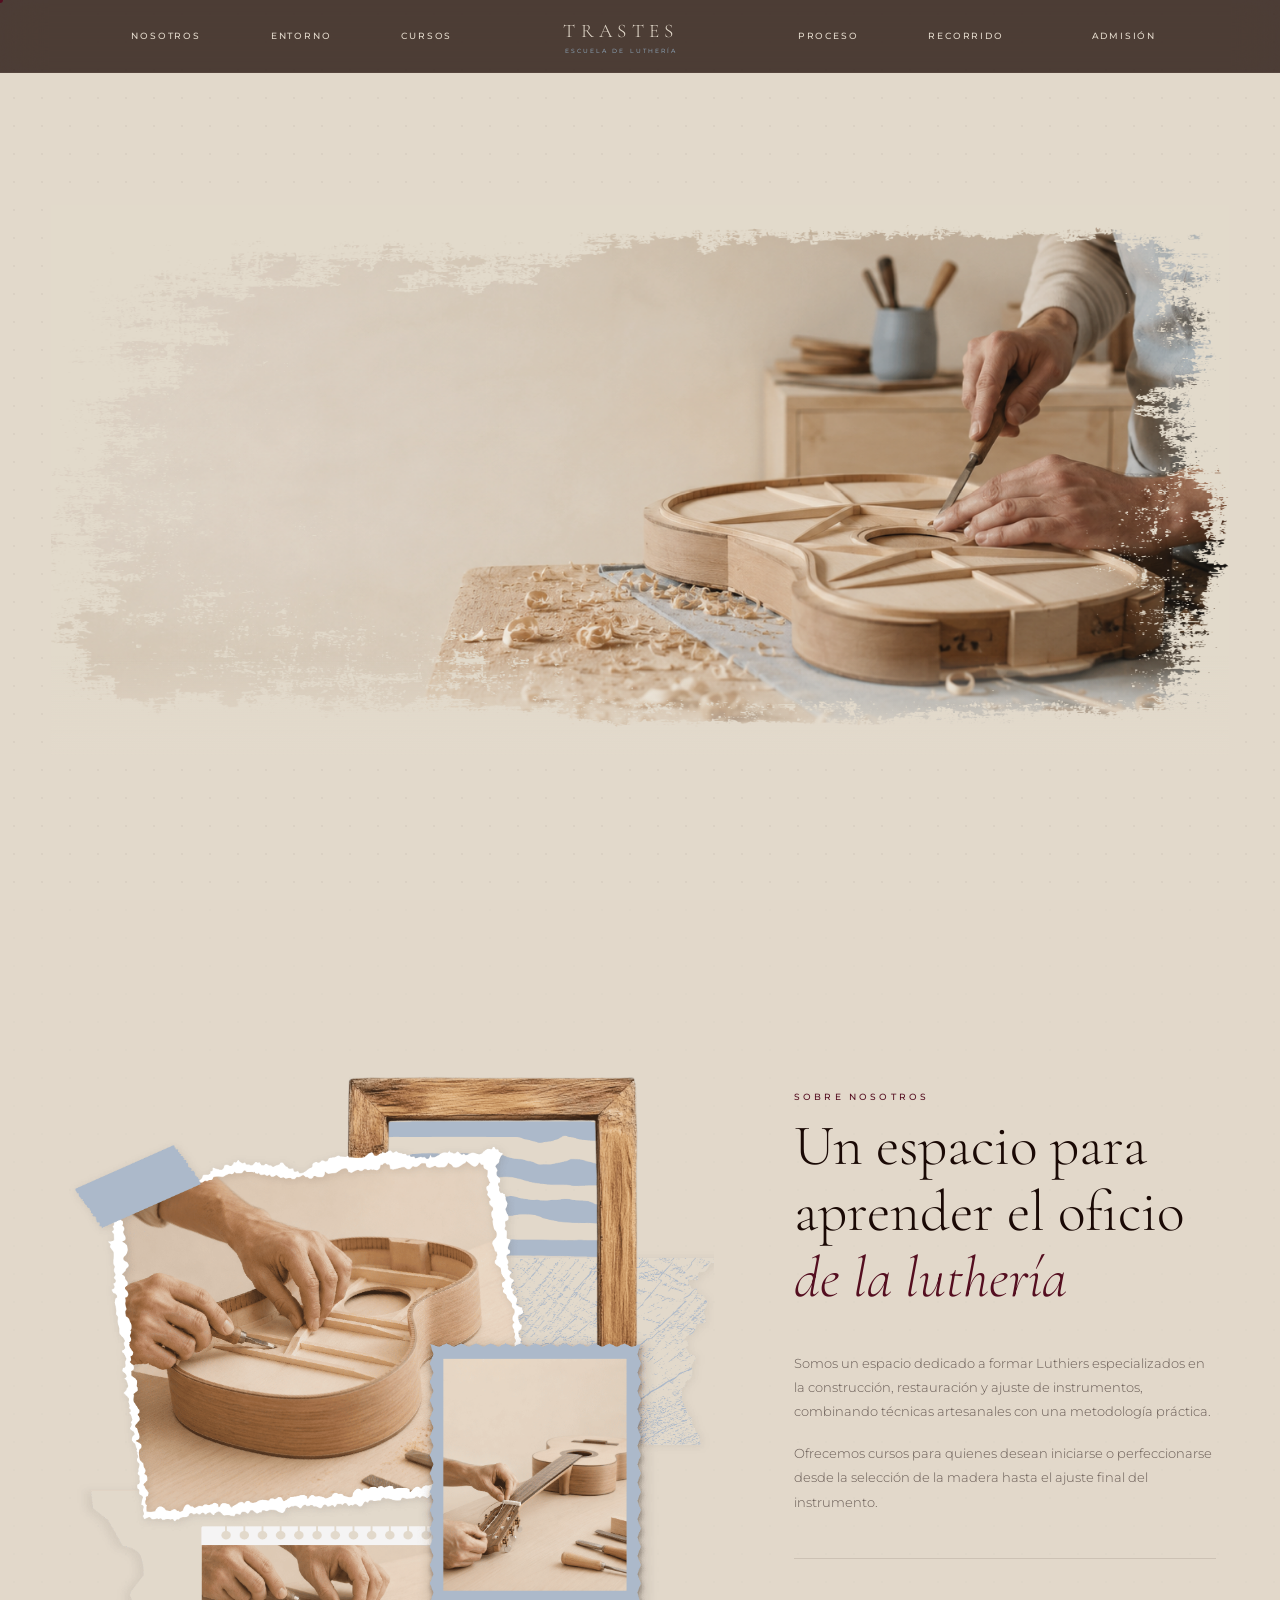
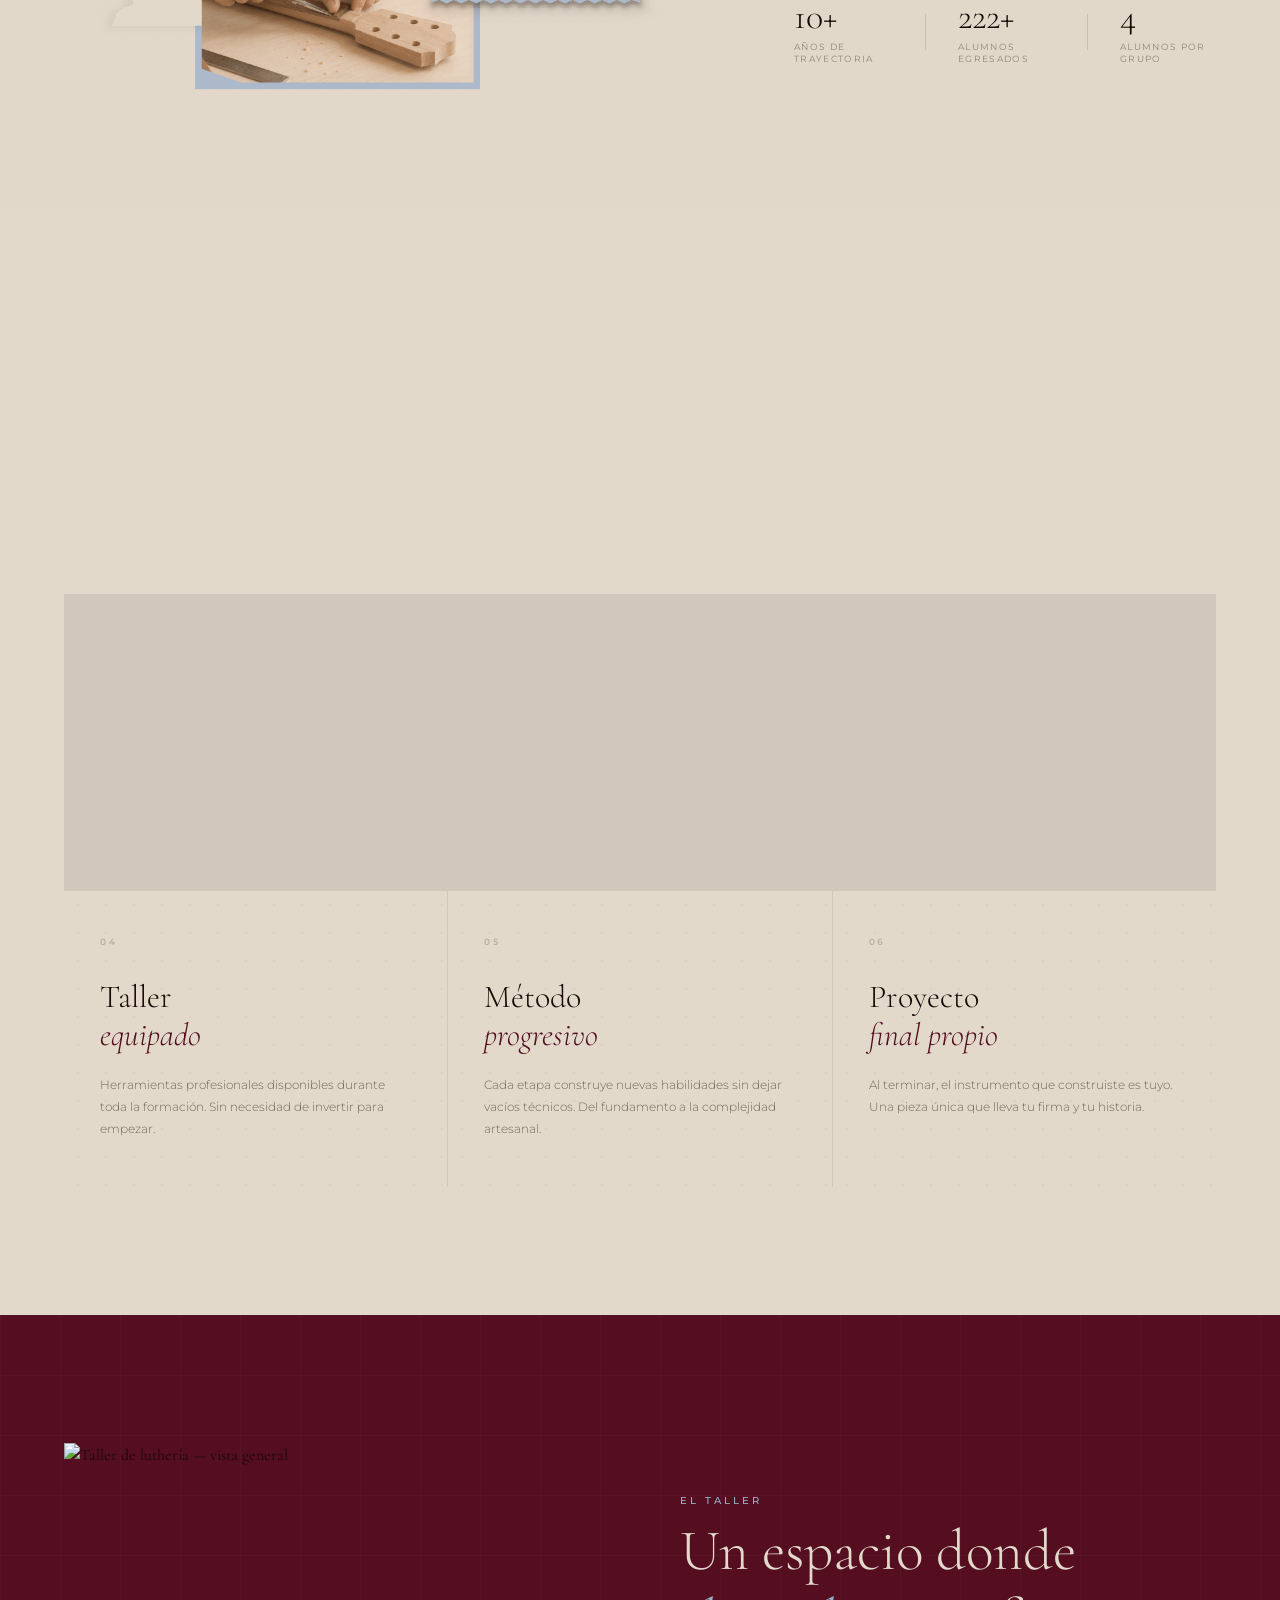
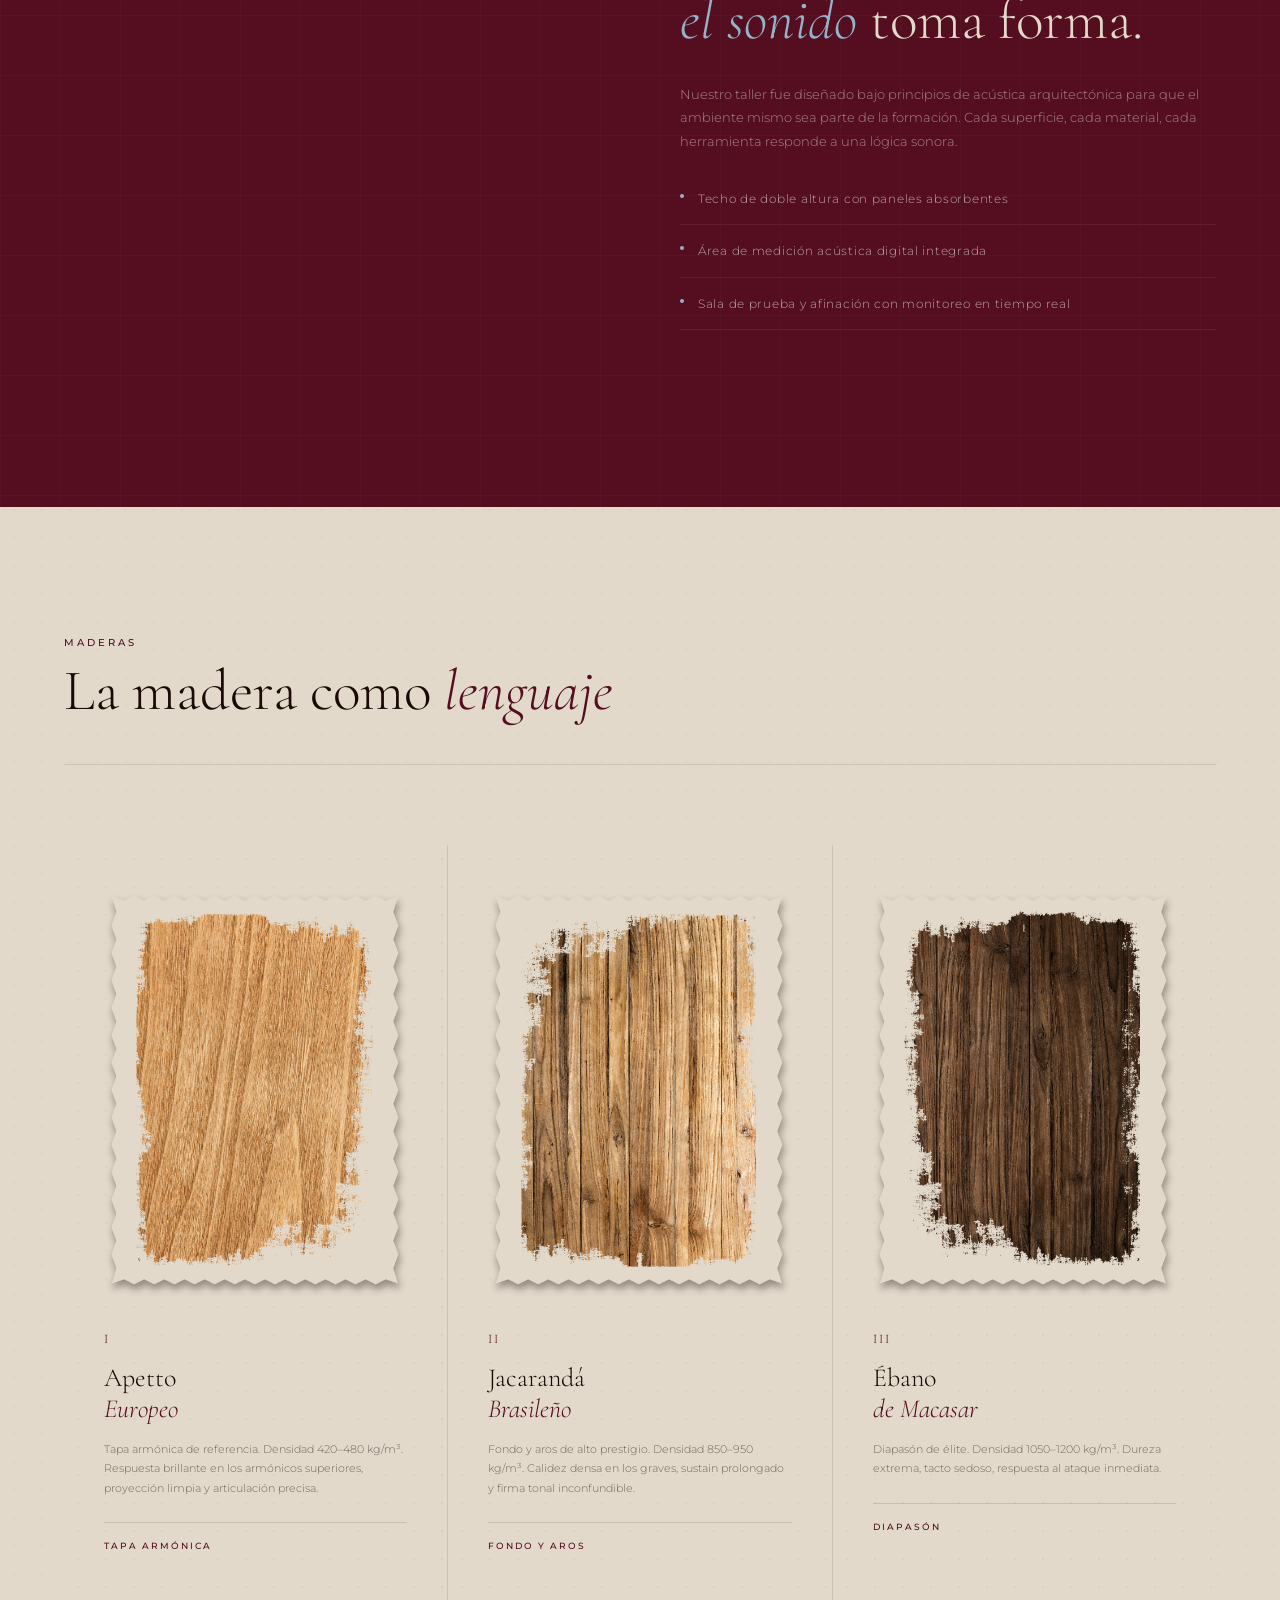
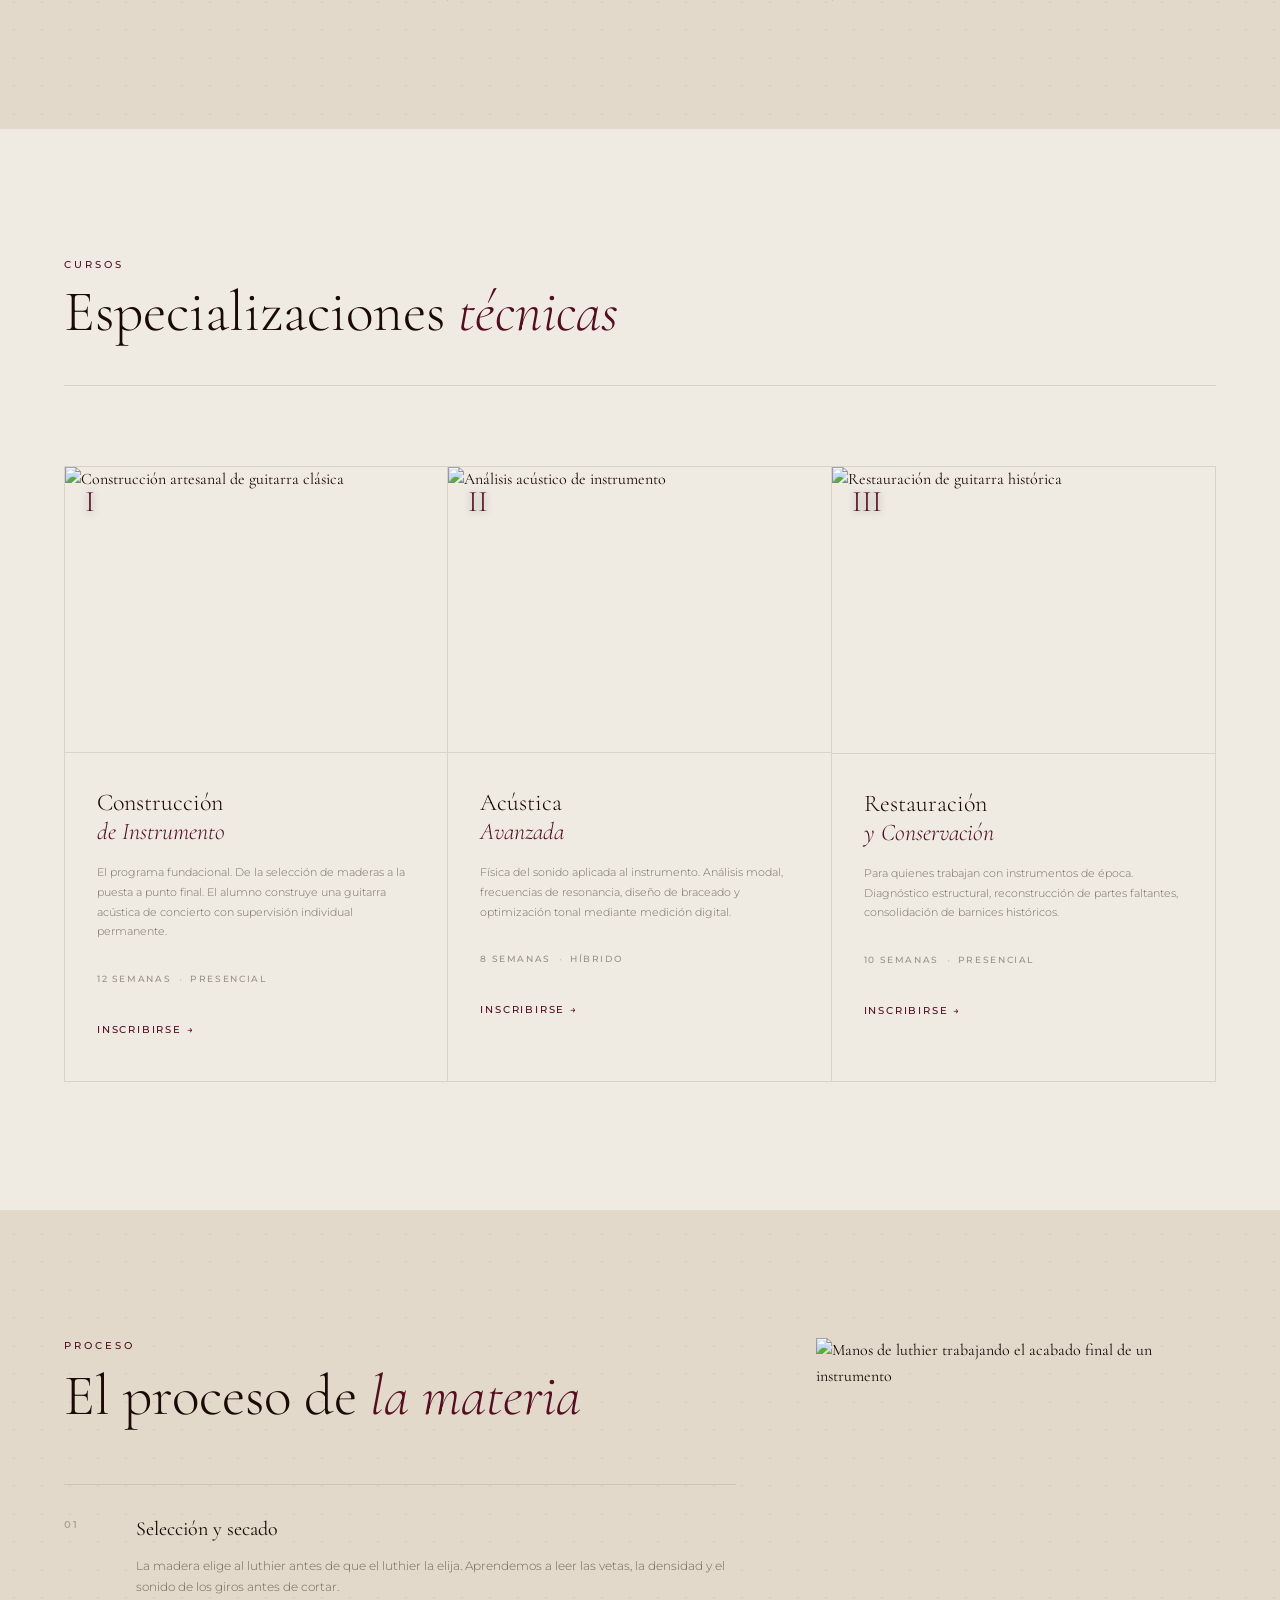
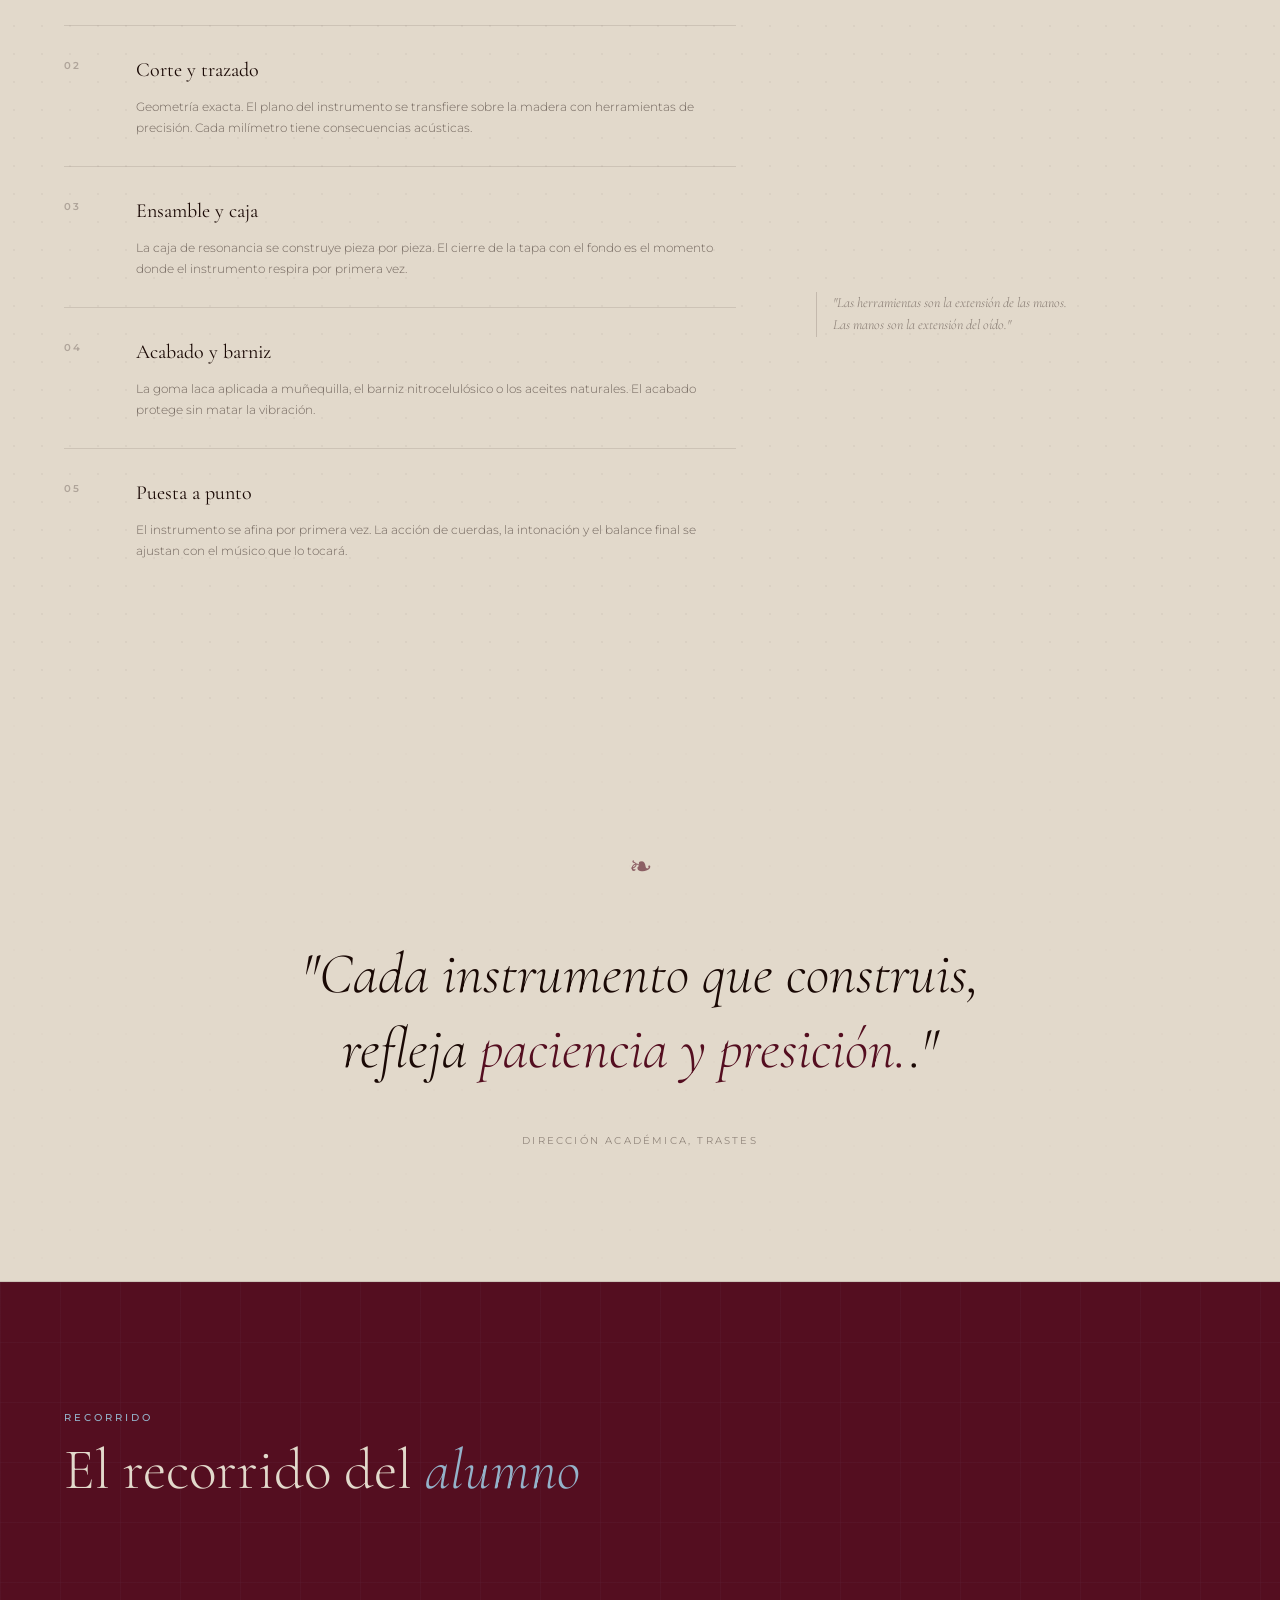
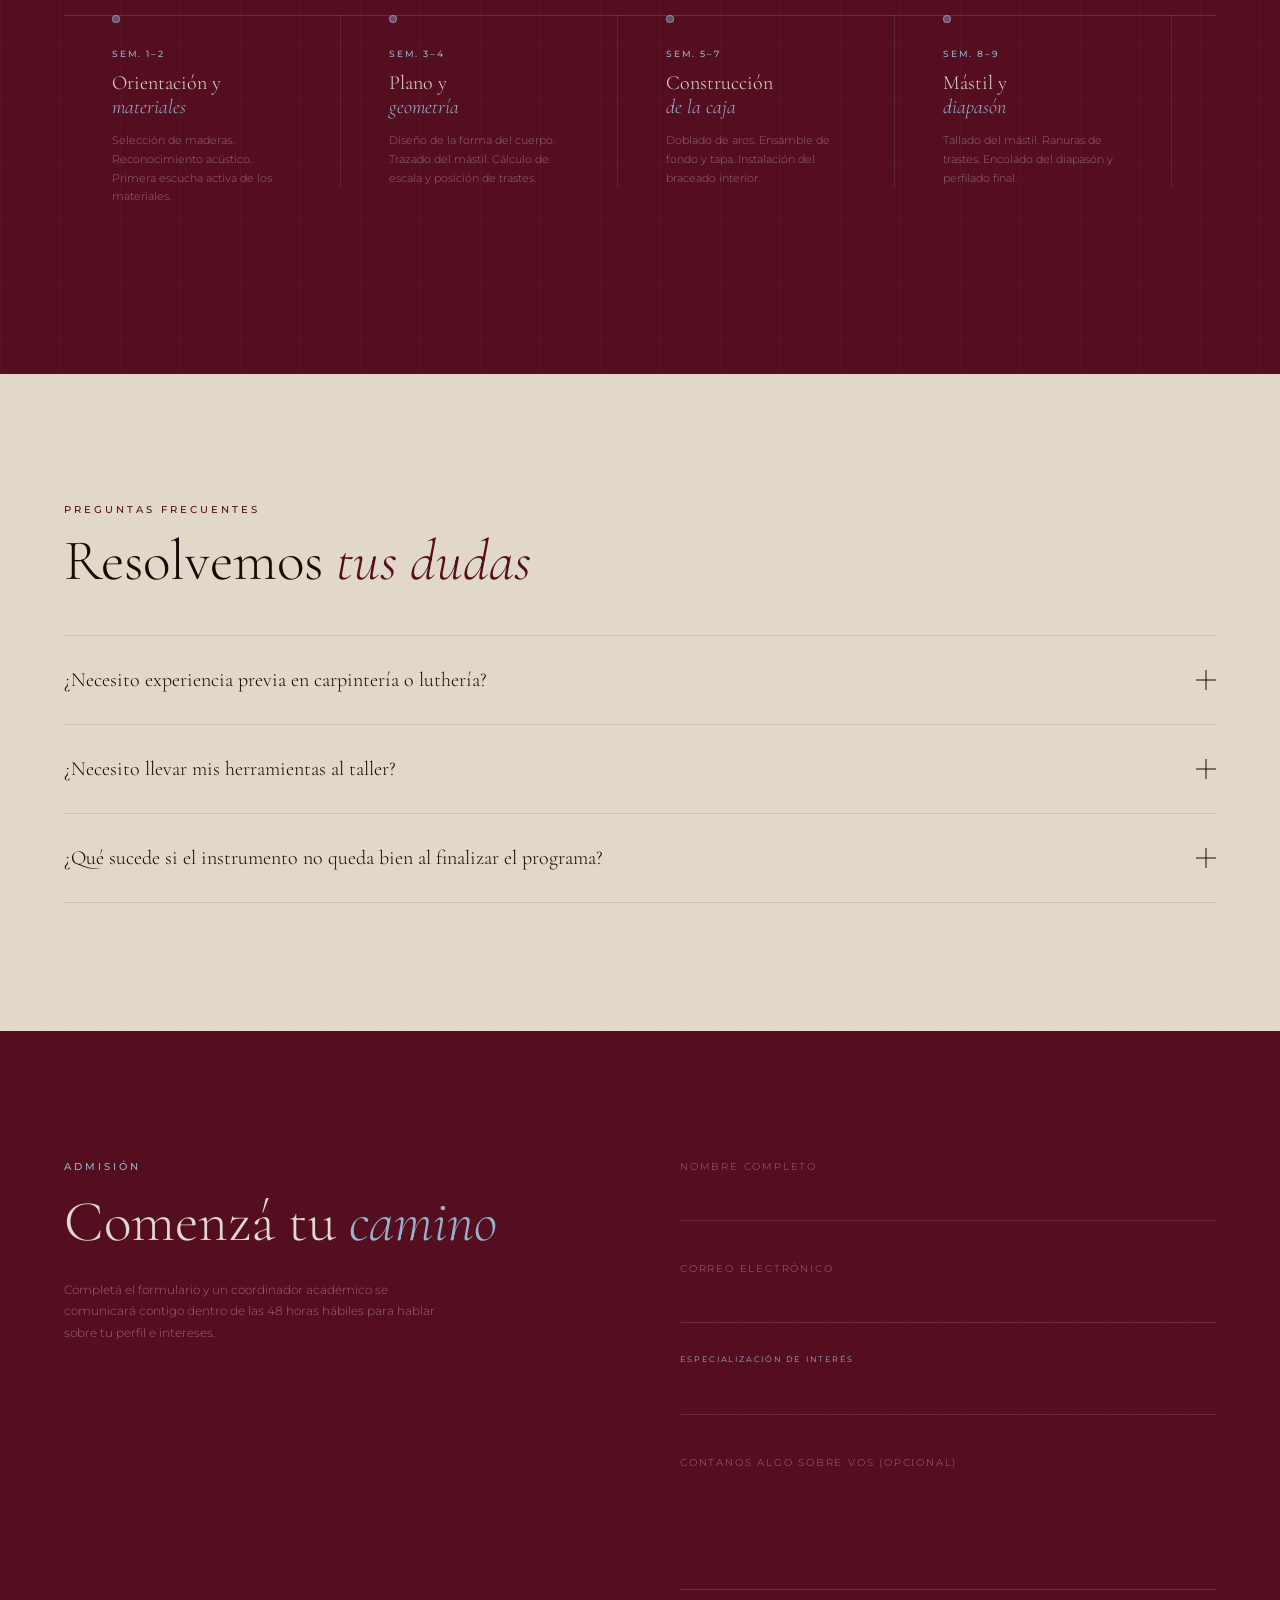
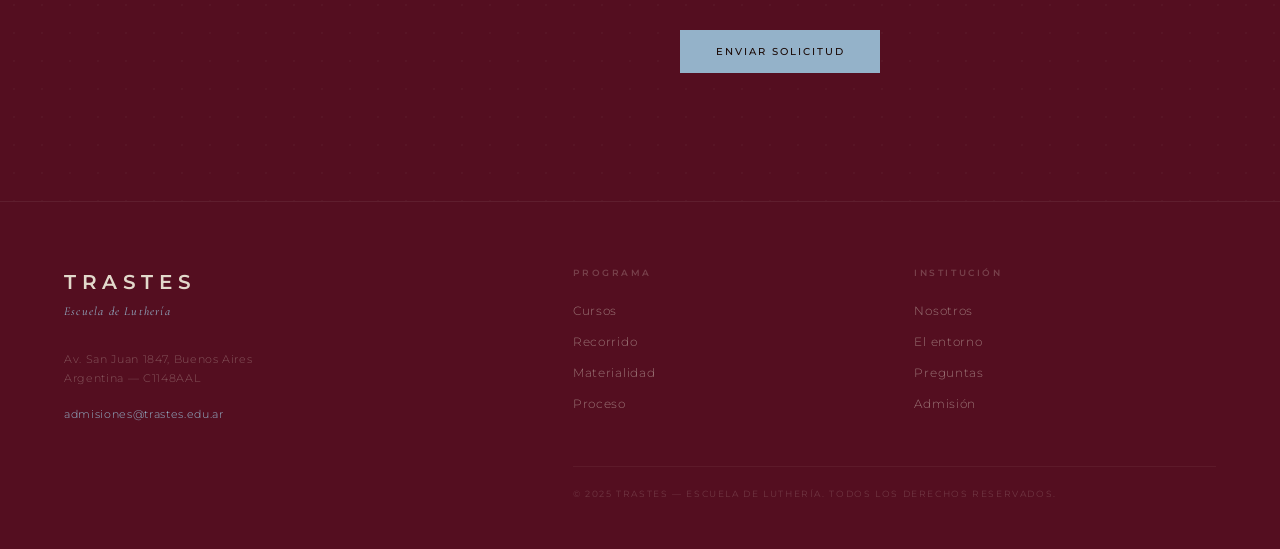
==== commit 38ff16a1: "Add files via upload" ====
--- a/index.html
+++ b/index.html
@@ -542,7 +542,7 @@
       <article class="course-block reveal-up" style="--delay: 0.1s">
         <div class="course-block__image-wrap">
           <img
-            src="https://images.unsplash.com/photo-1507838153414-b4b713384a76?w=700&q=80"
+            src="assets/curssso-02.png"
             alt="Construcción artesanal de guitarra clásica"
             class="course-block__image hover-img"
             loading="lazy"
@@ -557,14 +557,14 @@
             <span class="course-block__meta-sep">·</span>
             <span class="course-block__meta-item">Presencial</span>
           </div>
-          <a href="#admision" class="course-block__link">Inscribirse →</a>
+          <a href="curso-guitarra.html" class="course-block__link">Inscribirse →</a>
         </div>
       </article>
 
       <article class="course-block reveal-up" style="--delay: 0.25s">
         <div class="course-block__image-wrap">
           <img
-            src="https://images.unsplash.com/photo-1516450360452-9312f5e86fc7?w=700&q=80"
+            src="assets/c2-02.png"
             alt="Análisis acústico de instrumento"
             class="course-block__image hover-img"
             loading="lazy"
@@ -586,7 +586,7 @@
       <article class="course-block reveal-up" style="--delay: 0.4s">
         <div class="course-block__image-wrap">
           <img
-            src="https://images.unsplash.com/photo-1574169208507-84376144848b?w=700&q=80"
+            src="assets/c3-02.png"
             alt="Restauración de guitarra histórica"
             class="course-block__image hover-img"
             loading="lazy"
@@ -664,7 +664,7 @@
 
       <div class="process__image-wrap reveal-up" style="--delay: 0.3s">
         <img
-          src="https://images.unsplash.com/photo-1471478331149-c72f17e33c73?w=700&q=80"
+          src="assets/proc-03.png"
           alt="Manos de luthier trabajando el acabado final de un instrumento"
           class="process__image hover-img"
           loading="lazy"
--- a/css/styles.css
+++ b/css/styles.css
@@ -0,0 +1,2078 @@
+/* ============================================================
+   TRASTES — Escuela de Luthería
+   css/styles.css — Versión editorial premium v3
+   ────────────────────────────────────────────────────────────
+   NUEVO:
+     05. Hero editorial dividido
+     05b. Quiénes Somos
+     05c. Beneficios
+     05d. Statement / Manifiesto editorial
+   ELIMINADO:
+     hero__stats, hero__scroll-hint, hero__bg-overlay (oscuro)
+     hero__eyebrow con líneas, hero__title .char animation
+   CONSERVADO SIN CAMBIOS:
+     00–04, 06–17 (todo lo demás)
+   ============================================================ */
+
+
+/* ============================================================
+   00. RESET Y VARIABLES
+   ============================================================ */
+
+*, *::before, *::after { box-sizing: border-box; margin: 0; padding: 0; }
+
+:root {
+  --color-beige:   #E2D9CB;
+  --color-wine:    #540E20;
+  --color-wine-lt: #7a1a30;
+  --color-blue:    #94B2C9;
+  --color-black:   #1A0905;
+  --color-cream:   #F0EBE2;
+
+  --font-serif: 'Cormorant Garamond', 'Cormorant', Georgia, serif;
+  --font-sans:  'Montserrat', Arial, sans-serif;
+
+  --section-padding: clamp(80px, 10vw, 140px);
+  --container-max:   1280px;
+  --container-pad:   clamp(24px, 5vw, 80px);
+
+  --transition-slow:   0.7s cubic-bezier(0.25, 0.46, 0.45, 0.94);
+  --transition-medium: 0.4s cubic-bezier(0.25, 0.46, 0.45, 0.94);
+  --transition-fast:   0.25s ease;
+
+  --header-h: 80px;
+}
+
+html { scroll-behavior: smooth; font-size: 16px; }
+
+body {
+  background-color: var(--color-beige);
+  color: var(--color-black);
+  font-family: var(--font-serif);
+  line-height: 1.6;
+  overflow-x: hidden;
+  background-image: radial-gradient(circle, rgba(24,9,6,0.04) 1px, transparent 1px);
+  background-size: 28px 28px;
+  cursor: none;
+}
+
+body.no-custom-cursor,
+body.no-custom-cursor * { cursor: auto !important; }
+
+img { display: block; max-width: 100%; height: auto; }
+a   { color: inherit; text-decoration: none; }
+ul, ol { list-style: none; }
+button { cursor: none; border: none; background: none; font-family: inherit; }
+
+
+/* ============================================================
+   01. CURSOR — CONSERVADO SIN CAMBIOS
+   ============================================================ */
+
+.cursor { pointer-events: none; position: fixed; z-index: 99999; top: 0; left: 0; }
+
+.cursor__dot {
+  position: fixed;
+  width: 6px; height: 6px;
+  background: var(--color-wine);
+  border-radius: 50%;
+  transform: translate(-50%, -50%);
+  transition: width 0.2s ease, height 0.2s ease, background 0.2s ease;
+  pointer-events: none;
+}
+
+.cursor__ring {
+  position: fixed;
+  width: 36px; height: 36px;
+  border: 1px solid rgba(84,14,32,0.55);
+  border-radius: 50%;
+  transform: translate(-50%, -50%);
+  pointer-events: none;
+}
+
+body.cursor-hover .cursor__dot { width: 10px; height: 10px; background: var(--color-wine-lt); }
+body.cursor-hover .cursor__ring { width: 52px; height: 52px; border-color: rgba(84,14,32,0.35); }
+
+/* El hero nuevo es claro (beige), no oscuro — cursor permanece en wine */
+body.cursor-hero .cursor__dot { background: var(--color-wine); }
+body.cursor-hero .cursor__ring { border-color: rgba(84,14,32,0.4); }
+
+
+/* ============================================================
+   02. LOADER — CONSERVADO SIN CAMBIOS
+   ============================================================ */
+
+.loader {
+  position: fixed; inset: 0; z-index: 9999;
+  background: var(--color-black);
+  display: flex; align-items: center; justify-content: center;
+  transition: opacity 0.8s cubic-bezier(0.4,0,0.2,1), visibility 0.8s;
+}
+.loader.is-hidden { opacity: 0; visibility: hidden; pointer-events: none; }
+
+.loader__content {
+  text-align: center; display: flex; flex-direction: column;
+  align-items: center; gap: 40px;
+}
+
+.loader__brand { display: flex; flex-direction: column; align-items: center; gap: 8px; overflow: hidden; }
+
+.loader__brand-word {
+  font-family: var(--font-serif);
+  font-size: clamp(52px, 10vw, 100px);
+  font-weight: 300; letter-spacing: 0.22em;
+  color: var(--color-beige); line-height: 1;
+  animation: loader-word-in 0.9s cubic-bezier(0.16,1,0.3,1) 0.2s both;
+}
+
+.loader__brand-sub {
+  font-family: var(--font-sans);
+  font-size: clamp(9px, 1.2vw, 12px);
+  font-weight: 400; letter-spacing: 0.4em; text-transform: uppercase;
+  color: var(--color-wine);
+  animation: loader-word-in 0.9s cubic-bezier(0.16,1,0.3,1) 0.45s both;
+}
+
+@keyframes loader-word-in {
+  from { opacity: 0; transform: translateY(24px); }
+  to   { opacity: 1; transform: translateY(0); }
+}
+
+.loader__progress {
+  width: clamp(140px, 20vw, 220px); height: 1px;
+  background: rgba(226,217,203,0.12);
+  position: relative; overflow: hidden;
+}
+
+.loader__progress-bar {
+  position: absolute; top: 0; left: 0; height: 100%; width: 0;
+  background: var(--color-wine); transition: width 0.1s linear;
+}
+
+.loader__counter {
+  font-family: var(--font-sans); font-size: 10px; font-weight: 500;
+  letter-spacing: 0.3em; color: rgba(226,217,203,0.3); min-width: 3ch;
+}
+
+
+/* ============================================================
+   03. HEADER — CONSERVADO SIN CAMBIOS
+   (la clase .is-light se activa al pasar el hero claro)
+   ============================================================ */
+
+.site-header {
+  position: fixed;
+  top: 0;
+  left: 0;
+  right: 0;
+  z-index: 1000;
+
+  padding: 28px var(--container-pad);
+
+  background: rgba(226,217,203,.82);
+
+  backdrop-filter: blur(18px);
+  -webkit-backdrop-filter: blur(18px);
+
+  border-bottom: 1px solid rgba(24,9,6,.05);
+
+  transition:
+    padding var(--transition-medium),
+    background var(--transition-medium);
+}
+.site-header.in-hero{
+  background: rgba(26,9,5,0.75);
+  backdrop-filter: blur(20px) saturate(1.3);
+  -webkit-backdrop-filter: blur(20px) saturate(1.3);
+}
+.site-header:not(.is-light) .header__logo-word,
+.site-header:not(.is-light) .header__nav-link,
+.site-header:not(.is-light) .header__nav-link--cta{
+  color: var(--color-beige) !important;
+}
+
+.site-header:not(.is-light) .header__logo-tagline{
+  color: var(--color-blue) !important;
+}
+
+.site-header:not(.is-light) .hamburger__line{
+  background: var(--color-beige) !important;
+}
+
+.site-header:not(.is-light) .header__nav-link--cta{
+  border-color: rgba(226,217,203,.35) !important;
+}
+/* El hero nuevo ES claro — el header arranca con look oscuro
+   para contrastar con la foto; al salir del hero, cambia a beige */
+.site-header.is-scrolled {
+  padding: 16px var(--container-pad);
+  background: rgba(26,9,5,0.75);
+  backdrop-filter: blur(20px) saturate(1.3);
+  -webkit-backdrop-filter: blur(20px) saturate(1.3);
+  border-bottom: 1px solid rgba(226,217,203,0.06);
+}
+
+.site-header.is-light {
+  background: rgba(226,217,203,0.88);
+  backdrop-filter: blur(20px) saturate(1.4);
+  -webkit-backdrop-filter: blur(20px) saturate(1.4);
+  border-bottom: 1px solid rgba(24,9,6,0.08);
+}
+
+.site-header.is-light .header__logo-word,
+.site-header.is-light .header__nav-link { color: var(--color-black); }
+.site-header.is-light .header__logo-tagline { color: var(--color-wine); }
+.site-header.is-light .header__nav-link--cta { border-color: var(--color-black); color: var(--color-black); }
+.site-header.is-light .hamburger__line { background: var(--color-black); }
+.header__nav-link::after{
+  background: var(--color-wine);
+}
+
+.site-header.in-hero .header__nav-link::after{
+  background: var(--color-blue);
+}
+.header__inner{
+  max-width: var(--container-max);
+  margin: 0 auto;
+
+  display:grid;
+  grid-template-columns: 1fr auto 1fr;
+  align-items:center;
+  gap: 100px;
+}
+
+.header__nav{
+  display:flex;
+  align-items:center;
+  gap:70px;
+}
+
+.header__nav--left{
+  justify-content:flex-end;
+    padding-right:30px;
+}
+
+.header__nav--right{
+  justify-content:flex-start;
+    padding-right:30px;
+}
+
+.header__logo{
+  display:flex;
+  flex-direction:column;
+  align-items:center;
+  justify-content:center;
+ transform:translateX(-19px) !important;
+}
+
+
+.header__logo-word {
+  font-family: var(--font-serif);
+  font-size: clamp(15px, 1.5vw, 20px);
+  font-weight: 300;  letter-spacing: 0.28em;
+  color:#180906;; text-transform: uppercase;
+  transition: color var(--transition-fast);
+}
+
+.header__logo-tagline {
+  font-family: var(--font-sans); 
+  font-weight: 400;  text-transform: uppercase;
+    font-size: 6px;
+  letter-spacing: 0.34em;
+  color: var(--color-wine); transition: color var(--transition-fast);
+}
+
+
+.header__nav-link {
+  font-family: var(--font-sans); font-size: 9px; font-weight: 500;
+  letter-spacing: 0.2em; text-transform: uppercase;
+   color:#180906;
+  position: relative; transition: color var(--transition-fast); white-space: nowrap;
+}
+
+.header__nav-link::after {
+  content: ''; position: absolute; left: 0; bottom: -3px;
+  width: 0; height: 1px; background: var(--color-wine);
+  transition: width var(--transition-medium);
+}
+.site-header.in-hero .header__nav-link::after{
+  background: var(--color-blue);
+}
+.site-header.is-light .header__nav-link::after{
+  background: var(--color-wine);
+}
+.header__nav-link:hover,
+.header__nav-link:focus { color: var(--color-beige); }
+.header__nav-link:hover::after,
+.header__nav-link:focus::after { width: 100%; }
+
+.header__nav-link--cta {
+  padding: 7px 18px;
+    color:#180906;
+  border-color:rgba(24,9,6,.25);
+ overflow: hidden;
+}
+.header__nav-link--cta::before {
+  content: ''; position: absolute; bottom: 0; left: 0;
+  width: 100%; height: 0; background: var(--color-wine)!important ;
+  transition: height var(--transition-medium); z-index: -1;
+}
+
+.header__nav-link--cta:hover::before { height: 100%;  }
+.header__nav-link--cta:hover{
+  color:#E2D9CB !important;
+   
+}
+ 
+.header__nav-link--cta::after { display: none; }
+.header__nav-link--cta:hover { color: var(--color-cream); border-color: var(--color-wine); }
+
+.header__hamburger {
+  display: none; flex-direction: column; justify-content: center;
+  gap: 6px; width: 40px; height: 40px; padding: 8px;
+  z-index: 1100; position: relative;
+}
+
+.hamburger__line {
+  display: block; width: 100%; height: 1px;
+  background: var(--color-beige); transform-origin: center;
+  transition: transform 0.38s cubic-bezier(0.4,0,0.2,1), opacity 0.25s ease, width 0.3s ease;
+}
+
+.header__hamburger.is-active .hamburger__line--top { transform: translateY(7px) rotate(45deg); }
+.header__hamburger.is-active .hamburger__line--mid { opacity: 0; width: 0; }
+.header__hamburger.is-active .hamburger__line--bot { transform: translateY(-7px) rotate(-45deg); }
+
+
+/* ============================================================
+   04. MOBILE MENU — CONSERVADO SIN CAMBIOS
+   ============================================================ */
+
+.mobile-menu {
+  position: fixed; inset: 0; z-index: 990;
+  background: var(--color-black);
+  background-image: radial-gradient(circle, rgba(226,217,203,0.025) 1px, transparent 1px);
+  background-size: 30px 30px;
+  display: flex; flex-direction: column; justify-content: center;
+  padding: 80px var(--container-pad) 48px;
+  clip-path: circle(0% at calc(100% - 60px) 48px);
+  transition: clip-path 0.7s cubic-bezier(0.77,0,0.18,1);
+  pointer-events: none;
+}
+
+.mobile-menu.is-open { clip-path: circle(150% at calc(100% - 60px) 48px); pointer-events: all; }
+
+.mobile-menu__close {
+  position: absolute; top: 24px; right: var(--container-pad);
+  width: 44px; height: 44px; display: flex; align-items: center; justify-content: center;
+}
+.mobile-menu__close span {
+  position: absolute; width: 24px; height: 1px; background: var(--color-beige);
+}
+.mobile-menu__close span:first-child { transform: rotate(45deg); }
+.mobile-menu__close span:last-child  { transform: rotate(-45deg); }
+
+.mobile-menu__nav { display: flex; flex-direction: column; gap: 4px; }
+
+.mobile-menu__link {
+  font-family: var(--font-serif);
+  font-size: clamp(32px, 8vw, 58px);
+  font-weight: 300; color: rgba(226,217,203,0.65);
+  line-height: 1.15; display: flex; align-items: baseline; gap: 16px;
+  opacity: 0; transform: translateX(-20px);
+  transition: opacity 0.4s ease, transform 0.4s ease, color 0.25s ease;
+}
+.mobile-menu.is-open .mobile-menu__link { opacity: 1; transform: translateX(0); }
+
+.mobile-menu__link:nth-child(1) { transition-delay: 0.08s; }
+.mobile-menu__link:nth-child(2) { transition-delay: 0.14s; }
+.mobile-menu__link:nth-child(3) { transition-delay: 0.20s; }
+.mobile-menu__link:nth-child(4) { transition-delay: 0.26s; }
+.mobile-menu__link:nth-child(5) { transition-delay: 0.32s; }
+.mobile-menu__link:nth-child(6) { transition-delay: 0.38s; }
+.mobile-menu__link:nth-child(7) { transition-delay: 0.44s; }
+.mobile-menu__link:nth-child(8) { transition-delay: 0.50s; }
+
+.mobile-menu__link::before {
+  content: attr(data-index); font-family: var(--font-sans);
+  font-size: 10px; font-weight: 400; color: var(--color-wine);
+  letter-spacing: 0.12em; flex-shrink: 0;
+}
+.mobile-menu__link:hover, .mobile-menu__link:focus { color: var(--color-beige); font-style: italic; }
+.mobile-menu__link--cta { color: var(--color-wine) !important; font-style: italic; }
+
+.mobile-menu__footer {
+  margin-top: 40px; padding-top: 24px;
+  border-top: 1px solid rgba(226,217,203,0.08);
+  display: flex; flex-direction: column; gap: 8px;
+  opacity: 0; transition: opacity 0.4s ease 0.55s;
+}
+.mobile-menu.is-open .mobile-menu__footer { opacity: 1; }
+.mobile-menu__email { font-family: var(--font-sans); font-size: 11px; letter-spacing: 0.08em; color: var(--color-blue); }
+.mobile-menu__copy { font-family: var(--font-sans); font-size: 9px; letter-spacing: 0.2em; text-transform: uppercase; color: rgba(226,217,203,0.2); }
+
+/* ============================================================
+   05. HERO — SHELBY SAWYER × TRASTES
+   ────────────────────────────────────────────────────────────
+   REEMPLAZA TODO EL BLOQUE ANTERIOR "05. HERO EDITORIAL NUEVO"
+   en styles.css (aprox. líneas 338–564 de la versión v3).
+
+   Estructura:
+     .hero             → sección contenedor (viewport completo)
+     .hero__frame      → área con margen exterior generoso
+     .hero__figure     → imagen principal + texto superpuesto
+     .hero__main-img   → fotografía dominante (85–90% ancho)
+     .hero__overlay-content → texto editorial sobre la foto
+     .hero__gallery    → bloque flotante de imágenes (abajo-der.)
+   ============================================================ */
+
+
+/* ── Sección exterior — espacio negativo alrededor ── */
+.hero {
+  position: relative;
+  min-height: 100vh;
+  background-color: var(--color-beige);
+  /* Textura sutil igual que el body */
+  background-image: radial-gradient(circle, rgba(24,9,6,0.04) 1px, transparent 1px);
+  background-size: 28px 28px;
+  display: flex;
+  align-items: center;
+  justify-content: center;
+  /* Padding que crea el margen visible alrededor de la foto */
+  padding:
+    90px
+    clamp(28px,4vw,64px)
+    30px;
+  overflow: hidden;
+}
+
+/* ── Marco contenedor de foto + galería ── */
+
+
+
+.hero__overlay-content{
+  z-index:3;
+}
+/* ── Figura principal ── */
+.hero__figure {
+  position: relative;
+  display: block;
+  margin: 0;
+  width: 100%;
+  /* Ratio editorial 16:9 en desktop, más alto en mobile */
+  aspect-ratio: 15 / 7;
+  overflow: hidden;
+}
+.hero__figure::before{
+  content:'';
+  position:absolute;
+  left:0;
+  right:0;
+  bottom:0;
+  height:100px;
+
+  background:linear-gradient(
+    to bottom,
+    transparent,
+    #E2D9CB
+  );
+
+  pointer-events:none;
+  z-index:2;
+}
+.hero__figure::before{
+  z-index:1;
+}
+@media (max-width: 768px) {
+  .hero__figure { aspect-ratio: 4 / 5; }
+}
+@media (max-width: 480px) {
+  .hero__figure { aspect-ratio: 3 / 4; }
+}
+
+/* ── Fotografía principal ── */
+.hero__main-img {
+  position: absolute;
+  inset: 0;
+  width: 100%;
+  height: 100%;
+  object-fit: cover;
+  object-position: center top;
+  will-change: transform;
+  /* Margen de escala para parallax sin bordes blancos */
+  transform: scale(1.06) translateY(0);
+  transition: transform 0.12s linear;
+  display: block;
+}
+
+
+
+/* ── Texto editorial sobre la fotografía ── */
+.hero__overlay-content {
+  position: absolute;
+  bottom: 0;
+  left: 0;
+  right: 0;
+  z-index: 2;
+  padding: clamp(32px, 5vw, 72px) clamp(28px, 5vw, 72px) clamp(36px, 6vw, 80px);
+  display: flex;
+  flex-direction: column;
+  align-items: flex-start;
+      color:#180906;
+  opacity:1;
+  
+   transform: translateX(40px) translateY(-40px);
+}
+
+
+/* Eyebrow */
+.hero__eyebrow {
+  font-family: var(--font-sans);
+  font-size: clamp(8px, 0.85vw, 10px);
+  font-weight: 500;
+  letter-spacing: 0.35em;
+  text-transform: uppercase;
+  margin-bottom: clamp(20px, 3vh, 36px);
+  display: flex;
+  align-items: center;
+  gap: 14px;
+      color:#180906;
+  opacity:1;
+}
+
+
+/* Título */
+.hero__title {
+  font-family: var(--font-serif);
+  font-size: clamp(50px, 8vw, 150px);
+  font-weight: 300;
+  line-height: 0.8;
+  letter-spacing: -0.01em;
+  margin-bottom: clamp(16px, 2.5vh, 28px);
+  max-width: 900px;
+}
+.hero__content{
+    max-width:900px;
+}
+.hero__title{
+  color:#180906;
+  opacity:1;
+}
+.hero__title em {
+  font-style: italic;
+  color: var(--color-wine);
+  opacity: 1;
+  display: inline;
+}
+
+/* Bajada */
+.hero__desc {
+  font-family: var(--font-sans);
+  font-size: clamp(11px, 1.1vw, 13px);
+  font-weight: 300;
+  line-height: 1.78;
+  max-width: 46ch;
+  margin-bottom: clamp(24px, 4vh, 44px);
+  letter-spacing: 0.025em;
+    color:#180906;
+  opacity:1;
+}
+
+/* ── Grupo de CTAs ── */
+.hero__cta-group {
+  display: flex;
+  align-items: center;
+  gap: clamp(12px, 2vw, 24px);
+  flex-wrap: wrap;
+      color:#180906;
+  opacity:1;
+}
+
+/* CTA principal — relleno vino */
+.btn--hero-primary {
+  font-family: var(--font-sans);
+  font-size: clamp(9px, 0.9vw, 11px);
+  font-weight: 500;
+  letter-spacing: 0.2em;
+  text-transform: uppercase;
+  color: var(--color-beige);
+  background: var(--color-wine);
+  border: 1px solid var(--color-wine);
+  padding: clamp(12px, 1.4vh, 16px) clamp(22px, 2.5vw, 36px);
+  display: inline-block;
+  position: relative;
+  overflow: hidden;
+  transition: color var(--transition-medium);
+  text-decoration: none;
+}
+
+.btn--hero-primary::before {
+  content: '';
+  position: absolute;
+  bottom: 0; left: 0;
+  width: 100%; height: 0;
+  background: #3a0916;
+  transition: height var(--transition-medium);
+  z-index: 0;
+}
+
+.btn--hero-primary span,
+.btn--hero-primary {
+  position: relative;
+  z-index: 1;
+}
+
+.btn--hero-primary:hover::before { height: 100%; }
+
+/* CTA secundario — fantasma claro */
+.btn--hero-secondary {
+  font-family: var(--font-sans);
+  font-size: clamp(9px, 0.9vw, 11px);
+  font-weight: 400;
+  letter-spacing: 0.2em;
+  text-transform: uppercase;
+  color: rgba(226, 217, 203, 0.75);
+  background: transparent;
+  border: 1px solid rgba(226, 217, 203, 0.35);
+  padding: clamp(12px, 1.4vh, 16px) clamp(22px, 2.5vw, 36px);
+  display: inline-block;
+  position: relative;
+  overflow: hidden;
+  transition: color var(--transition-medium), border-color var(--transition-medium);
+  text-decoration: none;
+}
+
+.btn--hero-secondary::before {
+  content: '';
+  position: absolute;
+  bottom: 0; left: 0;
+  width: 100%; height: 0;
+  background: rgba(226, 217, 203, 0.1);
+  transition: height var(--transition-medium);
+  z-index: 0;
+}
+
+.btn--hero-secondary:hover {
+  color: var(--color-beige);
+  border-color: rgba(226, 217, 203, 0.65);
+}
+
+.btn--hero-secondary:hover::before { height: 100%; }
+
+
+
+/* ── Animaciones de entrada del hero ── */
+/* Reutilizamos reveal-hero del sitio existente; NO cambiar. */
+.reveal-hero {
+  opacity: 0;
+  transform: translateY(18px);
+  transition:
+    opacity  0.85s cubic-bezier(0.16, 1, 0.3, 1) var(--hd, 0s),
+    transform 0.85s cubic-bezier(0.16, 1, 0.3, 1) var(--hd, 0s);
+}
+
+.reveal-hero.is-visible {
+  opacity: 1;
+  transform: translateY(0);
+}
+
+
+/* ============================================================
+   BLOQUE FLOTANTE DE IMÁGENES
+   Aparece abajo a la derecha, parcialmente superpuesto
+   sobre la foto principal. Marco beige, aspecto editorial.
+   ============================================================ */
+
+.hero__gallery {
+  position: absolute;
+  /* Abajo a la derecha, cruzando el borde inferior de la foto */
+  bottom: clamp(-60px, -7vw, -96px);
+  right:  clamp(24px, 4vw, 64px);
+  z-index: 10;
+
+  /* Dimensiones del bloque flotante */
+  width:  clamp(140px, 18vw, 260px);
+
+  /* Aparece suavemente al cargar */
+  opacity: 0;
+  transform: translateY(12px);
+  transition: opacity 1s ease 1.2s, transform 1s ease 1.2s;
+}
+
+.hero__gallery.is-visible {
+  opacity: 1;
+  transform: translateY(0);
+}
+
+/* Marco editorial */
+.hero__gallery-track {
+  position: relative;
+  width: 100%;
+  aspect-ratio: 3 / 4;
+  background: var(--color-beige);
+  border: 1px solid rgba(226, 217, 203, 0.7);
+  /* Padding interior — crea el marco visible */
+  padding: clamp(6px, 0.8vw, 10px);
+  box-shadow:
+    0 8px 32px rgba(26, 9, 5, 0.18),
+    0 2px  8px rgba(26, 9, 5, 0.10);
+  overflow: hidden;
+}
+
+/* Cada slide */
+.hero__gallery-slide {
+  position: absolute;
+  inset: clamp(6px, 0.8vw, 10px); /* respeta el padding del marco */
+  opacity: 0;
+  transition: opacity 0.9s cubic-bezier(0.4, 0, 0.2, 1);
+  pointer-events: none;
+}
+
+.hero__gallery-slide--active {
+  opacity: 1;
+}
+
+.hero__gallery-slide img {
+  width: 100%;
+  height: 100%;
+  object-fit: cover;
+  object-position: center;
+  display: block;
+}
+
+/* Indicadores de posición (puntos) */
+.hero__gallery-dots {
+  display: flex;
+  align-items: center;
+  justify-content: center;
+  gap: 6px;
+  padding-top: clamp(8px, 1vw, 12px);
+}
+
+.hero__gallery-dot {
+  display: block;
+  width: 4px;
+  height: 4px;
+  border-radius: 50%;
+  background: rgba(24, 9, 5, 0.2);
+  transition: background 0.3s ease, transform 0.3s ease;
+  flex-shrink: 0;
+}
+
+.hero__gallery-dot--active {
+  background: var(--color-wine);
+  transform: scale(1.4);
+}
+
+
+/* ============================================================
+   RESPONSIVE
+   ============================================================ */
+
+/* Tablet — reducir galería, mantener superposición */
+@media (max-width: 1024px) {
+  .hero {
+    padding: clamp(70px, 7vh, 100px) clamp(20px, 3vw, 40px) clamp(80px, 12vh, 160px);
+  }
+
+  .hero__gallery {
+    width: clamp(110px, 16vw, 200px);
+    bottom: clamp(-50px, -6vw, -80px);
+    right:  clamp(16px, 3vw, 40px);
+  }
+}
+
+/* Mobile — galería debajo, dentro del margen inferior del hero */
+@media (max-width: 640px) {
+  .hero {
+    padding: 70px 16px clamp(100px, 22vw, 160px);
+    align-items: flex-start;
+    min-height: 100svh;
+  }
+
+  .hero__gallery {
+    /* En mobile la galería baja fuera del frame pero sigue visible */
+    bottom: clamp(-44px, -10vw, -70px);
+    right: 16px;
+    width: clamp(90px, 28vw, 140px);
+    opacity: 1;   /* siempre visible en mobile */
+    transform: none;
+    transition: none;
+  }
+
+  .hero__overlay-content {
+    padding: 24px 20px 32px;
+  }
+
+  .hero__cta-group {
+    flex-direction: column;
+    align-items: flex-start;
+    width: 100%;
+  }
+
+  .btn--hero-primary,
+  .btn--hero-secondary {
+    width: 100%;
+    text-align: center;
+    justify-content: center;
+  }
+
+  .hero__photo-num { display: none; }
+}
+
+/* Muy pequeño */
+@media (max-width: 380px) {
+  .hero__gallery { display: none; }
+}
+
+/* Reduce motion */
+@media (prefers-reduced-motion: reduce) {
+  .hero__main-img        { transition: none; }
+  .hero__gallery         { opacity: 1; transform: none; transition: none; }
+  .hero__gallery-slide   { transition: none; }
+  .reveal-hero           { opacity: 1; transform: none; transition: none; }
+}
+
+
+
+/* ── Animación de entrada del hero (simplificada — fade+up elegante) ── */
+.reveal-hero {
+  opacity: 0;
+  transform: translateY(18px);
+  transition:
+    opacity  0.85s cubic-bezier(0.16, 1, 0.3, 1) var(--hd, 0s),
+    transform 0.85s cubic-bezier(0.16, 1, 0.3, 1) var(--hd, 0s);
+}
+
+.reveal-hero.is-visible {
+  opacity: 1;
+  transform: translateY(0);
+}
+
+/* ── Botones (revisados para el hero claro) ── */
+.btn {
+  display: inline-block;
+  font-family: var(--font-sans);
+  font-size: 10px; font-weight: 500;
+  letter-spacing: 0.2em; text-transform: uppercase;
+  padding: 15px 32px;
+  position: relative; overflow: hidden;
+  transition: color var(--transition-medium);
+}
+
+.btn::before {
+  content: ''; position: absolute; bottom: 0; left: 0;
+  width: 100%; height: 0;
+  transition: height var(--transition-medium); z-index: 0;
+}
+
+.btn > * { position: relative; z-index: 1; }
+
+/* Botón oscuro — CTA principal */
+.btn--dark {
+  background: var(--color-black);
+  color: var(--color-cream);
+  border: 1px solid var(--color-black);
+}
+.btn--dark::before { background: var(--color-wine); }
+.btn--dark:hover::before { height: 100%; }
+.btn--dark:hover { border-color: var(--color-wine); }
+
+/* Botón línea — CTA secundario */
+.btn--line {
+  background: transparent;
+  color: var(--color-black);
+  border: 1px solid rgba(24,9,6,0.3);
+}
+.btn--line::before { background: var(--color-black); }
+.btn--line:hover::before { height: 100%; }
+.btn--line:hover { color: var(--color-cream); border-color: var(--color-black); }
+
+/* Btn sólido vino — reutilizado en formulario */
+.btn--solid {
+  background: var(--color-wine); color: var(--color-cream);
+  border: 1px solid var(--color-wine);
+}
+.btn--solid::before { background:#540E20 ; }
+.btn--solid:hover::before { height: 100%; }
+
+/* Btn ghost — para contextos oscuros */
+.btn--ghost {
+  background: transparent; color: var(--color-beige);
+  border: 1px solid rgba(226,217,203,0.5);
+}
+.btn--ghost::before { background: rgba(226,217,203,0.12); }
+.btn--ghost:hover::before { height: 100%; }
+.btn--ghost:hover { border-color: var(--color-beige); }
+
+
+/* ============================================================
+   05b. QUIÉNES SOMOS
+   Layout editorial: texto izquierda + imagen derecha grande.
+   Mucho espacio negativo. Transición suave desde el hero beige.
+   ============================================================ */
+.about{
+  position:relative;
+  overflow:hidden;
+
+  padding: var(--section-padding) var(--container-pad);
+
+  background-image:url('../assets/nuevofondo.png');
+  background-size:cover;
+  background-position:center;
+  background-repeat:no-repeat;
+
+  border-top:1px solid rgba(24,9,6,0.06);
+}
+
+.about__inner{
+  max-width: var(--container-max);
+  margin:0 auto;
+
+  display:grid;
+  grid-template-columns: 1fr 1fr;
+
+  gap:80px;
+  align-items:center;
+}
+.about__image-col{
+  order:1;
+}
+
+.about__text{
+  order:2;
+  max-width:650px;
+}
+
+.about__image-frame{
+  width:100%;
+  aspect-ratio:auto;
+  height:700px;
+}
+.about__image-frame{
+  aspect-ratio: 5 / 3;
+  max-width: 650px;
+}
+.about__image{
+  width:100%;
+  height:100%;
+  object-fit:cover;
+
+
+}
+.about__text{
+  max-width:650px;
+}
+
+.about__image-col{
+  position:sticky;
+  top:120px;
+}
+
+
+
+.about::after{
+  content:"";
+  position:absolute;
+  bottom:0;
+  left:0;
+  width:100%;
+  height:150px;
+
+  background:linear-gradient(
+    to top,
+    #E2D9CB 0%,
+    rgba(226,217,203,0) 100%
+  );
+
+  pointer-events:none;
+  z-index:0;
+}
+
+.about::before{
+  content:'';
+  position:absolute;
+  inset:0;
+
+
+  background:rgba(226,217,203,.72);
+
+  z-index:0;
+}
+
+/* Label editorial */
+.about__label {
+  display: flex;
+  align-items: center;
+  gap: 16px;
+  margin-bottom: 8px;
+}
+
+.about__label-line {
+  display: block;
+  width: 40px; height: 1px;
+  background: rgba(24,9,6,0.2);
+  flex-shrink: 0;
+}
+
+.about__label-text {
+  font-family: var(--font-sans);
+  font-size: 9px; font-weight: 500;
+  letter-spacing: 0.35em; text-transform: uppercase;
+  color: #540E20;
+}
+
+/* Título */
+.about__title {
+  font-family: var(--font-serif);
+  font-size: clamp(35px, 4.5vw, 65px);
+  font-weight: 300; line-height: 1.15;
+  color: var(--color-black);
+  margin-bottom: 40px;
+    max-width:20ch;
+}
+.about__title em { font-style: italic; color: var(--color-wine); }
+
+/* Cuerpo de texto */
+.about__body {
+  display: flex;
+  flex-direction: column;
+  gap: 18px;
+  margin-bottom: 44px;
+   max-width:420px;
+}
+.about__body p {
+  font-family: var(--font-sans);
+  font-size: 13px; font-weight: 300; line-height: 1.85;
+  color: rgba(24,9,6,0.6);
+}
+
+/* Link editorial */
+.about__link {
+  display: inline-flex;
+   margin-top:82px;
+  align-items: center; gap: 10px;
+  font-family: var(--font-sans);
+  font-size: 10px; font-weight: 500;
+  letter-spacing: 0.2em; text-transform: uppercase;
+  color: var(--color-wine);
+  border-bottom: 1px solid var(--color-wine);
+  padding-bottom: 3px;
+  transition: gap var(--transition-fast);
+  margin-bottom: 56px;
+}
+.about__link:hover { gap: 16px; }
+.about__link-arrow { transition: transform var(--transition-fast); }
+.about__link:hover .about__link-arrow { transform: translateX(4px); }
+
+/* Cifras editoriales */
+.about__figures {
+  display: flex;
+  align-items: center;
+  gap: 32px;
+  padding-top: 40px;
+  border-top: 1px solid rgba(24,9,6,0.1);
+}
+
+.about__figure {
+  display: flex; flex-direction: column; gap: 6px;
+}
+
+.about__figure-num {
+  font-family: var(--font-serif);
+  font-size: 36px; font-weight: 300;
+  color: var(--color-black); line-height: 1;
+}
+
+.about__figure-label {
+  font-family: var(--font-sans);
+  font-size: 9px; font-weight: 400;
+  letter-spacing: 0.15em; text-transform: uppercase;
+  color: rgba(24,9,6,0.4); line-height: 1.4;
+}
+
+.about__figure-sep {
+  width: 1px; height: 36px;
+  background: rgba(24,9,6,0.12);
+  flex-shrink: 0;
+}
+
+
+
+
+
+.about__image {
+  width: 100%; height: 100%; object-fit: cover;
+  object-position: center top;
+  transform: scale(1);
+  transition: filter var(--transition-slow), transform var(--transition-slow);
+}
+
+.about__image-frame:hover .about__image {
+  filter: grayscale(0%);
+  transform: scale(1.04);
+}
+
+.about__image-caption {
+  font-family: var(--font-sans);
+  font-size: 9px; font-weight: 400;
+  letter-spacing: 0.28em; text-transform: uppercase;
+  color: rgba(24,9,6,0.3);
+  margin-top: 16px;
+  text-align: right;
+}
+
+
+/* ============================================================
+   05c. BENEFICIOS
+   Cards editoriales premium en grid. Sin íconos.
+   Hover: borde wine + elevación sutil del número.
+   ============================================================ */
+
+.benefits {
+  padding: var(--section-padding) var(--container-pad);
+
+  background-image:
+    linear-gradient(
+      rgba(226,217,203,.88),
+      rgba(226,217,203,.88)
+    ),
+    url('assets/fondojpg');
+
+  background-size: cover;
+  background-position: center;
+  background-repeat: no-repeat;
+
+  border-top: 1px solid rgba(24,9,6,0.08);
+
+  position: relative;
+}
+/* Header de sección — layout dividido */
+
+.benefits__header{
+  max-width: var(--container-max);
+
+  display:flex;
+  flex-direction:column;
+  align-items:flex-start;
+
+  gap:10px;
+
+  margin-bottom:80px;
+  padding-bottom:40px;
+
+  border-bottom:1px solid rgba(24,9,6,0.1);
+}
+.benefits__title{
+  font-family: var(--font-serif);
+  font-size: clamp(35px, 4.5vw, 65px);
+  font-weight:300;
+  line-height:1.1;
+
+  margin:0;
+}
+
+.benefits__title em{
+  font-style:italic;
+  color:var(--color-wine);
+}
+
+/* Grid de cards */
+.benefits__grid {
+  max-width: var(--container-max); margin: 0 auto;
+  display: grid;
+  grid-template-columns: repeat(3, 1fr);
+  gap: 1px;
+  background: rgba(24,9,6,0.08);
+}
+
+/* Card individual */
+.benefit-card {
+  background: var(--color-beige);
+  background-image: radial-gradient(circle, rgba(24,9,6,0.04) 1px, transparent 1px);
+  background-size: 28px 28px;
+  transition: background-color var(--transition-medium);
+  position: relative;
+}
+
+.benefit-card:hover {
+  background-color: var(--color-cream);
+}
+
+/* Borde wine que aparece en hover */
+.benefit-card::before {
+  content: '';
+  position: absolute;
+  top: 0; left: 0;
+  width: 0; height: 2px;
+  background: var(--color-wine);
+  transition: width var(--transition-medium);
+}
+
+.benefit-card:hover::before { width: 100%; }
+
+.benefit-card__inner {
+  padding: 44px 36px 48px;
+}
+
+.benefit-card__num {
+  display: block;
+  font-family: var(--font-sans);
+  font-size: 9px; font-weight: 600;
+  letter-spacing: 0.3em; text-transform: uppercase;
+  color: rgba(24,9,6,0.2);
+  margin-bottom: 28px;
+  transition: color var(--transition-medium);
+}
+
+.benefit-card:hover .benefit-card__num { color: var(--color-wine); }
+
+.benefit-card__title {
+  font-family: var(--font-serif);
+  font-size: clamp(14px, 3.5vw, 32px);
+  font-weight: 300; line-height: 1.2;
+  color: var(--color-black); margin-bottom: 20px;
+}
+.benefit-card__title em { font-style: italic; color: var(--color-wine); }
+
+.benefit-card__desc {
+  font-family: var(--font-sans);
+  font-size: 12px; font-weight: 300; line-height: 1.8;
+  color: rgba(24,9,6,0.55);
+}
+
+
+/* ============================================================
+   05d. STATEMENT / MANIFIESTO EDITORIAL NUEVO
+   Tipografía enorme, espacio negativo máximo.
+   Tira de imágenes pequeñas abajo a modo de respiro visual.
+   ============================================================ */
+
+.statement {
+  padding: clamp(80px, 12vw, 160px) var(--container-pad);
+  background: var(--color-black);
+  background-image:
+    linear-gradient(rgba(148,178,201,0.03) 1px, transparent 1px),
+    linear-gradient(90deg, rgba(148,178,201,0.03) 1px, transparent 1px);
+  background-size: 60px 60px;
+  overflow: hidden;
+}
+
+.statement__inner {
+  max-width: var(--container-max);
+  margin: 0 auto;
+}
+
+.statement__content {
+  display: flex;
+  flex-direction: column;
+  gap: 64px;
+}
+
+.statement__eyebrow {
+  display: block;
+  font-family: var(--font-sans);
+  font-size: 9px; letter-spacing: 0.4em;
+  text-transform: uppercase;
+  color: rgba(226,217,203,0.25);
+}
+
+.statement__quote {
+  border: none;
+}
+
+.statement__quote p {
+  font-family: var(--font-serif);
+  font-size: clamp(35px, 4.5vw, 65px);
+  font-weight: 300;
+  line-height: 1.15;
+  color: var(--color-beige);
+  letter-spacing: -0.01em;
+}
+
+.statement__quote em {
+  font-style: italic;
+  color: var(--color-wine);
+}
+
+/* Salto de línea en desktop, inline en mobile */
+.statement__br { display: block; }
+
+/* Tira de imágenes pequeñas */
+.statement__image-strip {
+  display: flex;
+  gap: 16px;
+  align-items: stretch;
+}
+
+.statement__image-strip img {
+  flex: 1;
+  height: clamp(100px, 15vw, 180px);
+  object-fit: cover;
+  filter: grayscale(80%) brightness(0.5);
+  transition: filter var(--transition-slow), transform var(--transition-slow);
+}
+
+.statement__image-strip img:hover {
+  filter: grayscale(0%) brightness(0.75);
+  transform: scale(1.02);
+}
+
+
+/* ============================================================
+   06. UTILIDADES COMPARTIDAS — CONSERVADAS
+   ============================================================ */
+
+.section-num {
+  font-family: var(--font-sans); font-size: 10px; font-weight: 500;
+  letter-spacing: 0.3em; color: var(--color-wine);
+  text-transform: uppercase; display: block;
+}
+.section-num--light { color: var(--color-blue); }
+
+.section-tag {
+  font-family: var(--font-sans); font-size: 10px;
+  letter-spacing: 0.25em; text-transform: uppercase;
+  color: rgba(24,9,6,0.4); display: block;
+}
+
+.hover-img {
+  width: 100%;
+  height: 100%;
+  object-fit: cover;
+
+  filter: none;
+  transform: scale(1);
+
+  transition: transform var(--transition-slow);
+}
+
+.reveal-up {
+  opacity: 0; transform: translateY(32px);
+  transition:
+    opacity  0.8s cubic-bezier(0.25,0.46,0.45,0.94) var(--delay, 0s),
+    transform 0.8s cubic-bezier(0.25,0.46,0.45,0.94) var(--delay, 0s);
+}
+.reveal-up.is-visible { opacity: 1; transform: translateY(0); }
+
+
+/* ============================================================
+   07. ENTORNO — CONSERVADO SIN CAMBIOS
+   ============================================================ */
+
+.environment {
+  position: relative; background-color: var(--color-wine);
+  padding: var(--section-padding) var(--container-pad); overflow: hidden;
+}
+
+.environment__texture {
+  position: absolute; inset: 0; pointer-events: none;
+  background-image:
+    linear-gradient(rgba(148,178,201,0.04) 1px, transparent 1px),
+    linear-gradient(90deg, rgba(148,178,201,0.04) 1px, transparent 1px);
+  background-size: 60px 60px; z-index: 0;
+}
+
+.environment__grid {
+  position: relative; z-index: 1;
+  max-width: var(--container-max); margin: 0 auto;
+  display: grid; grid-template-columns: 1fr 1fr;
+  gap: 80px; align-items: center;
+}
+
+.environment__image-wrap {
+  position: relative; overflow: hidden;
+  height: clamp(160px, 10vw, 340px);
+}
+.environment__image-wrap {
+  aspect-ratio: 3 /3;
+  height: auto;
+}
+
+.environment-slider img {
+  width: 100%;
+  height: 100%;
+  object-fit: contain;
+}
+.environment-slider {
+  position: absolute; inset: 0; display: flex; flex-direction: column;
+  animation: slideEnvironment 20s infinite;
+}
+
+.environment-slider img {
+  width: 100%; height: clamp(360px, 50vw, 640px);
+  object-fit: cover; flex-shrink: 0;
+}
+
+@keyframes slideEnvironment {
+  0%   { transform: translateY(0); }    20%  { transform: translateY(0); }
+  25%  { transform: translateY(-25%); } 45%  { transform: translateY(-25%); }
+  50%  { transform: translateY(-50%); } 70%  { transform: translateY(-50%); }
+  75%  { transform: translateY(-75%); } 95%  { transform: translateY(-75%); }
+  100% { transform: translateY(0); }
+}
+
+.environment__content { color: var(--color-beige); }
+
+.environment__title {
+  font-family: var(--font-serif);
+  font-size: clamp(35px, 4.5vw, 65px);
+  font-weight: 300;
+  line-height: 1.2;
+
+  margin: 8px 0 28px;
+
+  color: var(--color-beige);
+}
+.environment__title em { font-style: italic; color: var(--color-blue); }
+
+.environment__body {
+  font-family: var(--font-sans); font-size: 13px; font-weight: 300;
+  line-height: 1.8; color: rgba(226,217,203,0.6); margin-bottom: 36px;
+}
+
+.environment__list { display: flex; flex-direction: column; gap: 16px; }
+
+.environment__list-item {
+  display: flex; align-items: flex-start; gap: 14px;
+  font-family: var(--font-sans); font-size: 12px; font-weight: 300;
+  letter-spacing: 0.06em; color: rgba(226,217,203,0.75);
+  line-height: 1.6; padding-bottom: 16px;
+  border-bottom: 1px solid rgba(226,217,203,0.08);
+}
+
+.environment__list-dot {
+  flex-shrink: 0; width: 4px; height: 4px; border-radius: 50%;
+  background: var(--color-blue); margin-top: 5px;
+}
+
+
+/* ============================================================
+   08. MATERIALIDAD — CONSERVADA SIN CAMBIOS
+   ============================================================ */
+
+.materials {
+  padding: var(--section-padding) var(--container-pad);
+  max-width: var(--container-max); margin: 0 auto;
+  border-top: 1px solid rgba(24,9,6,0.1);
+}
+
+.materials__header{
+  display:flex;
+  flex-direction:column;
+  align-items:flex-start;
+
+  gap:9px;
+
+  margin-bottom:80px;
+  padding-bottom:40px;
+
+  border-bottom:1px solid rgba(24,9,6,0.1);
+}
+.materials__title{
+  font-family: var(--font-serif);
+  font-size: clamp(35px, 4.5vw, 65px);
+  font-weight:300;
+  line-height:1.1;
+  margin:0;
+}
+
+.materials__title em{
+  font-style:italic;
+  color:var(--color-wine);
+}
+
+.materials__intro {
+  font-family: var(--font-sans); font-size: 12px; font-weight: 300;
+  line-height: 1.8; color: rgba(24,9,6,0.55); max-width: 360px; align-self: end;
+}
+
+.materials__grid {
+  display: grid; grid-template-columns: repeat(3,1fr);
+  gap: 1px; background: rgba(24,9,6,0.1);
+}
+
+.material-card {
+  background: var(--color-beige);
+  background-image: radial-gradient(circle, rgba(24,9,6,0.04) 1px, transparent 1px);
+  background-size: 28px 28px; padding: 48px 40px;
+  transition: background-color var(--transition-medium);
+}
+.material-card:hover { background-color: var(--color-cream); }
+
+.material-card__image-wrap {
+  position: relative; aspect-ratio: 3/4; overflow: hidden; margin-bottom: 32px;
+}
+.material-card__image { width: 100%; height: 100%; object-fit: cover; }
+
+.material-card__swatch {
+  position: absolute; bottom: 16px; right: 16px;
+  width: 56px; height: 56px; border-radius: 50%; overflow: hidden;
+  border: 2px solid rgba(226,217,203,0.8); cursor: none;
+  display: flex; flex-direction: column; align-items: center; justify-content: center;
+  transition: transform var(--transition-fast), border-color var(--transition-fast);
+}
+.material-card__swatch:hover { transform: scale(1.15); border-color: var(--color-wine); }
+
+.material-card__swatch-inner { position: absolute; inset: 0; border-radius: 50%; }
+
+.material-card__swatch--abeto {
+  background: repeating-linear-gradient(85deg,#d4c4a0,#d4c4a0 2px,#c9b890 2px,#c9b890 6px);
+}
+.material-card__swatch--jacaranda {
+  background: repeating-linear-gradient(78deg,#3d1c0a,#3d1c0a 2px,#5c2d14 2px,#5c2d14 5px);
+}
+.material-card__swatch--ebano {
+  background: repeating-linear-gradient(70deg,#0f0a06,#0f0a06 3px,#1e1208 3px,#1e1208 6px);
+}
+
+.material-card__swatch-label {
+  position: relative; font-family: var(--font-sans); font-size: 7px;
+  letter-spacing: 0.1em; color: rgba(226,217,203,0.9);
+  text-transform: uppercase; text-shadow: 0 1px 2px rgba(0,0,0,0.5);
+}
+
+.material-card__body { position: relative; }
+
+.material-card__num {
+  font-family: var(--font-serif); font-size: 13px; font-weight: 300;
+  color: var(--color-wine); letter-spacing: 0.15em; display: block; margin-bottom: 12px;
+}
+
+.material-card__name {
+  font-family: var(--font-serif); font-size: 26px; font-weight: 300;
+  line-height: 1.2; margin-bottom: 16px; color: var(--color-black);
+}
+.material-card__name em { font-style: italic; color: var(--color-wine); }
+
+.material-card__desc {
+  font-family: var(--font-sans); font-size: 11px; font-weight: 300;
+  line-height: 1.75; color: rgba(24,9,6,0.55); margin-bottom: 24px;
+}
+
+.material-card__tag {
+  font-family: var(--font-sans); font-size: 9px; font-weight: 500;
+  letter-spacing: 0.22em; text-transform: uppercase; color: var(--color-wine);
+  border-top: 1px solid rgba(24,9,6,0.12); padding-top: 16px;
+}
+
+
+/* ============================================================
+   09. CURSOS — CONSERVADOS SIN CAMBIOS
+   ============================================================ */
+
+.courses {
+  padding: var(--section-padding) var(--container-pad);
+  border-top: 1px solid rgba(24,9,6,0.1); background: var(--color-cream);
+}
+
+.courses__header {
+  max-width: var(--container-max); margin: 0 auto 20px;
+  display: flex; align-items: center; gap: 24px;
+}
+.courses__header-divider { flex: 1; height: 1px; background: rgba(24,9,6,0.12); }
+.courses__header-label {
+  font-family: var(--font-sans); font-size: 10px; font-weight: 400;
+  letter-spacing: 0.22em; text-transform: uppercase; color: rgba(24,9,6,0.4);
+}
+
+.courses__header{
+  max-width: var(--container-max);
+  margin: 0 auto 80px;
+
+  display:flex;
+  flex-direction:column;
+  align-items:flex-start;
+
+  gap:8px;
+
+  padding-bottom:40px;
+  border-bottom:1px solid rgba(24,9,6,0.1);
+}
+
+.courses__title{
+  font-family: var(--font-serif);
+  font-size: clamp(35px, 4.5vw, 65px);
+  font-weight:300;
+  line-height:1.1;
+  color:var(--color-black);
+
+  margin:0;
+}
+
+.courses__title em{
+  font-style:italic;
+  color:var(--color-wine);
+}
+.courses__title em { font-style: italic; color: var(--color-wine); }
+
+.courses__grid {
+  max-width: var(--container-max); margin: 0 auto;
+  display: grid; grid-template-columns: repeat(3,1fr);
+  border: 1px solid rgba(24,9,6,0.1);
+}
+
+.course-block { border-right: 1px solid rgba(24,9,6,0.1); transition: background var(--transition-medium); }
+.course-block:last-child { border-right: none; }
+.course-block:hover { background: rgba(84,14,32,0.04); }
+
+.course-block__image-wrap { position: relative; aspect-ratio: 4/3; overflow: hidden; border-bottom: 1px solid rgba(24,9,6,0.1); }
+.course-block__image { width: 100%; height: 100%; object-fit: cover; }
+
+.course-block__roman {
+  position: absolute; top: 20px; left: 20px;
+  font-family: var(--font-serif); font-size: 30px; font-weight: 300;
+  color: var(--color-wine); text-shadow: 0 1px 8px rgba(0,0,0,0.4); line-height: 1; z-index: 1;
+}
+
+.course-block__body { padding: 36px 32px 40px; }
+
+.course-block__title { font-family: var(--font-serif); font-size: 24px; font-weight: 300; line-height: 1.2; margin-bottom: 16px; color: var(--color-black); }
+.course-block__title em { font-style: italic; color: var(--color-wine); }
+
+.course-block__desc { font-family: var(--font-sans); font-size: 11px; font-weight: 300; line-height: 1.8; color: rgba(24,9,6,0.55); margin-bottom: 24px; }
+
+.course-block__meta { display: flex; align-items: center; gap: 8px; margin-bottom: 24px; }
+.course-block__meta-item { font-family: var(--font-sans); font-size: 9px; font-weight: 500; letter-spacing: 0.18em; text-transform: uppercase; color: rgba(24,9,6,0.4); }
+.course-block__meta-sep { color: rgba(24,9,6,0.2); }
+
+.course-block__link {
+  font-family: var(--font-sans); font-size: 10px; font-weight: 500;
+  letter-spacing: 0.18em; text-transform: uppercase; color: var(--color-wine);
+  border-bottom: 1px solid transparent; padding-bottom: 2px;
+  transition: border-color var(--transition-fast);
+}
+.course-block__link:hover, .course-block__link:focus { border-color: var(--color-wine); }
+
+
+/* ============================================================
+   10. PROCESO — CONSERVADO SIN CAMBIOS
+   ============================================================ */
+
+.process {
+  padding: var(--section-padding) var(--container-pad);
+  max-width: var(--container-max); margin: 0 auto;
+  border-top: 1px solid rgba(24,9,6,0.1);
+}
+
+.process__inner { display: grid; grid-template-columns: 1fr 400px; gap: 80px; align-items: start; }
+
+.process__title { font-family: var(--font-serif); font-size: clamp(35px,4.5vw,65px); font-weight: 300; line-height: 1.15; margin: 9px 0 54px; color: var(--color-black); }
+.process__title em { font-style: italic; color: var(--color-wine); }
+
+.process__list { display: flex; flex-direction: column; }
+
+.process__step {
+  display: grid; grid-template-columns: 48px 1fr; gap: 24px;
+  padding: 28px 0; border-top: 1px solid rgba(24,9,6,0.1);
+  cursor: default; transition: padding-left var(--transition-medium); position: relative;
+}
+.process__step::before {
+  content: ''; position: absolute; left: 0; top: 0; bottom: 0; width: 2px;
+  background: var(--color-wine); transform: scaleY(0); transform-origin: bottom;
+  transition: transform var(--transition-medium);
+}
+.process__step:hover { padding-left: 12px; }
+.process__step:hover::before { transform: scaleY(1); }
+.process__step:hover .process__step-num { color: var(--color-wine); }
+
+.process__step-num { font-family: var(--font-sans); font-size: 10px; font-weight: 600; letter-spacing: 0.22em; color: rgba(24,9,6,0.25); padding-top: 4px; transition: color var(--transition-medium); }
+.process__step-title { font-family: var(--font-serif); font-size: 20px; font-weight: 400; margin-bottom: 10px; color: var(--color-black); }
+.process__step-body { font-family: var(--font-sans); font-size: 12px; font-weight: 300; line-height: 1.75; color: rgba(24,9,6,0.55); }
+
+.process__image-wrap { position: sticky; top: 120px; }
+.process__image { width: 100%; aspect-ratio: 3/4; object-fit: cover; margin-bottom: 20px; }
+.process__image-caption { font-family: var(--font-serif); font-style: italic; font-size: 14px; font-weight: 300; line-height: 1.6; color: rgba(24,9,6,0.45); padding-left: 16px; border-left: 1px solid rgba(24,9,6,0.15); }
+
+
+/* ============================================================
+   11. MANIFIESTO ORIGINAL — CONSERVADO SIN CAMBIOS
+   ============================================================ */
+
+.manifesto{
+  position:relative;
+  overflow:hidden;
+
+  padding: var(--section-padding) var(--container-pad);
+
+  background-image:url('../assets/nuevofondo.png');
+  background-size:cover;
+  background-position:center;
+  background-repeat:no-repeat;
+
+  border-top:1px solid rgba(24,9,6,0.1);
+  border-bottom:1px solid rgba(24,9,6,0.1);
+}
+.manifesto::before{
+  content:'';
+  position:absolute;
+  inset:0;
+
+  background:rgba(226,217,203,.72);
+
+  z-index:0;
+}
+
+.manifesto__inner{
+  position:relative;
+  z-index:1;
+}
+.manifesto__inner { max-width: 860px; margin: 0 auto; text-align: center; }
+
+.manifesto__ornament { display: block; font-family: var(--font-serif); font-size: 28px; color: var(--color-wine); margin-bottom: 48px; opacity: 0.6; }
+
+.manifesto__quote { border: none; }
+
+.manifesto__text { font-family: var(--font-serif); font-size: clamp(35px,4.5vw,65px); font-weight: 300; font-style: italic; line-height: 1.3; color: var(--color-black); margin-bottom: 40px; }
+.manifesto__text em { color: var(--color-wine); font-style: italic; }
+
+.manifesto__attribution cite { font-family: var(--font-sans); font-size: 10px; font-weight: 400; letter-spacing: 0.22em; text-transform: uppercase; color: rgba(24,9,6,0.4); font-style: normal; }
+
+
+/* ============================================================
+   12. TIMELINE — CONSERVADA SIN CAMBIOS
+   ============================================================ */
+.timeline .section-num{
+  color: var(--color-blue);
+}
+.timeline {
+  padding: var(--section-padding) var(--container-pad); overflow: hidden;
+  background: var(--color-wine);
+  background-image:
+    linear-gradient(rgba(148,178,201,0.04) 1px, transparent 1px),
+    linear-gradient(90deg, rgba(148,178,201,0.04) 1px, transparent 1px);
+  background-size: 60px 60px;
+}
+
+.timeline__header { max-width: var(--container-max); margin: 0 auto 64px; }
+.timeline__title { font-family: var(--font-serif); font-size: clamp(35px, 4.5vw, 65px); font-weight: 300; line-height: 1.15; margin-top: 11px; color: var(--color-beige); }
+.timeline__title em { font-style: italic; color: var(--color-blue); }
+
+.timeline__track-wrap {
+  max-width: var(--container-max); margin: 0 auto;
+  overflow-x: auto; padding-bottom: 16px;
+  scrollbar-width: thin; scrollbar-color: rgba(148,178,201,0.3) transparent;
+}
+
+.timeline__track {
+  display: flex; align-items: flex-start; min-width: max-content;
+  padding: 48px 0 24px; position: relative;
+}
+.timeline__track::before {
+  content: ''; position: absolute; top: 48px; left: 0; right: 0;
+  height: 1px; background: rgba(148,178,201,0.2);
+}
+
+.timeline__node {
+  display: flex; flex-direction: column; align-items: flex-start;
+  padding: 0 48px; position: relative; min-width: 220px;
+  border-left: 1px solid rgba(148,178,201,0.15);
+}
+.timeline__node:first-child { border-left: none; }
+
+.timeline__node-dot {
+  width: 8px; height: 8px; border-radius: 50%;
+  background: rgba(148,178,201,0.4); border: 1px solid rgba(148,178,201,0.6);
+  margin-bottom: 24px;
+  transition: background var(--transition-medium), transform var(--transition-fast);
+}
+.timeline__node:hover .timeline__node-dot { background: var(--color-blue); transform: scale(1.4); }
+.timeline__node-dot--final { background: var(--color-wine); border-color: var(--color-wine); box-shadow: 0 0 0 4px rgba(84,14,32,0.25); }
+
+.timeline__node-week { font-family: var(--font-sans); font-size: 9px; font-weight: 500; letter-spacing: 0.2em; text-transform: uppercase; color: var(--color-blue); margin-bottom: 10px; display: block; }
+.timeline__node-title { font-family: var(--font-serif); font-size: 20px; font-weight: 300; line-height: 1.2; color: var(--color-beige); margin-bottom: 12px; }
+.timeline__node-title em { font-style: italic; color: var(--color-blue); }
+.timeline__node-body { font-family: var(--font-sans); font-size: 11px; font-weight: 300; line-height: 1.7; color: rgba(226,217,203,0.45); max-width: 180px; }
+.timeline__node--final .timeline__node-title { color: var(--color-wine); }
+
+
+/* ============================================================
+   13. FAQ — CONSERVADO SIN CAMBIOS
+   ============================================================ */
+.faq{
+  position:relative;
+  overflow:hidden;
+
+  padding: var(--section-padding) var(--container-pad);
+
+  background-image:url('../assets/nuevofondo.png');
+  background-size:cover;
+  background-position:center;
+  background-repeat:no-repeat;
+
+  max-width:none;
+  margin:0;
+
+  border-top:1px solid rgba(24,9,6,0.1);
+}
+.faq::before{
+  content:'';
+  position:absolute;
+  inset:0;
+
+  background:rgba(226,217,203,.72);
+
+  z-index:0;
+}
+
+.faq > *{
+  position:relative;
+  z-index:1;
+}
+.faq__header{
+
+  gap:48px;
+  align-items:start;
+   max-width: var(--container-max);
+  display:block;
+  margin-bottom:42px;
+  padding-bottom:0;
+border-bottom:none;
+
+}
+.faq__title{
+  font-family: var(--font-serif);
+  font-size: clamp(35px, 4.5vw, 65px);
+  font-weight:300;
+  line-height:1.1;
+ margin-top:12px;
+  margin-left:0;
+
+  color:var(--color-black);
+}
+
+.faq__title em{
+  font-style:italic;
+  color:var(--color-wine);
+}
+.faq__list { border-top: 1px solid rgba(24,9,6,0.1); }
+.faq__item { border-bottom: 1px solid rgba(24,9,6,0.1); }
+
+
+.faq__question{
+  display:grid;
+  grid-template-columns: 1fr 20px;
+  align-items:center;
+
+  width:100%;
+  padding:32px 0;
+  gap:24px;
+}
+
+.faq__question-text{
+  font-family: var(--font-serif);
+  font-size: clamp(20px, 1.5vw, 21px);
+  font-weight: 300;
+  color: var(--color-black);
+
+  justify-self:start;
+  text-align:left;
+}
+
+.faq__icon{
+  justify-self:end;
+  margin:0;
+  position:relative;
+  width:20px;
+  height:20px;
+}
+.faq__question:hover .faq__question-text, .faq__question[aria-expanded="true"] .faq__question-text { color: var(--color-wine); font-style: italic; }
+
+
+
+.faq__icon-bar { display: block; position: absolute; background: var(--color-black); transition: transform 0.35s cubic-bezier(0.4,0,0.2,1), opacity 0.25s ease, background var(--transition-fast); }
+.faq__icon-bar--h { width: 20px; height: 1px; top: 50%; left: 0; transform: translateY(-50%); }
+.faq__icon-bar--v { width: 1px; height: 20px; top: 0; left: 50%; transform: translateX(-50%); transition: transform 0.35s cubic-bezier(0.4,0,0.2,1), opacity 0.25s ease; }
+.faq__question[aria-expanded="true"] .faq__icon-bar--v { transform: translateX(-50%) rotate(90deg); opacity: 0; }
+.faq__question[aria-expanded="true"] .faq__icon-bar { background: var(--color-wine); }
+
+.faq__answer { max-height: 0; overflow: hidden; transition: max-height 0.55s cubic-bezier(0.25,0.46,0.45,0.94); }
+.faq__answer.is-open { max-height: 600px; }
+.faq__answer-inner { padding-bottom: 32px; display: flex; flex-direction: column; gap: 16px; }
+.faq__answer-inner p { font-family: var(--font-sans); font-size: 13px; font-weight: 300; line-height: 1.8; color: rgba(24,9,6,0.6); max-width: 760px; }
+
+
+/* ============================================================
+   14. FORMULARIO — CONSERVADO SIN CAMBIOS
+   ============================================================ */
+
+.admission {
+  padding: var(--section-padding) var(--container-pad);
+  background: var(--color-wine);
+  background-image: radial-gradient(circle, rgba(226,217,203,0.03) 1px, transparent 1px);
+  background-size: 28px 28px;
+}
+.admission .section-num{
+  color: var(--color-blue);
+}
+.admission__inner { max-width: var(--container-max); margin: 0 auto; display: grid; grid-template-columns: 1fr 1fr; gap: 80px; align-items: start; }
+.admission__header { position: sticky; top: 100px; }
+.admission__title { font-family: var(--font-serif); font-size: clamp(35px,4.5vw,65px); font-weight: 300; line-height: 1.1; color: var(--color-beige); margin: 16px 0 24px; }
+.admission__title em { font-style: italic; color: var(--color-blue); }
+.admission__subtitle { font-family: var(--font-sans); font-size: 12px; font-weight: 300; line-height: 1.8; color: rgba(226,217,203,0.45); max-width: 380px; }
+
+.admission__form { display: flex; flex-direction: column; gap: 40px; }
+
+.field { position: relative; }
+.field__label { position: absolute; top: 0; left: 0; font-family: var(--font-sans); font-size: 10px; font-weight: 400; letter-spacing: 0.18em; text-transform: uppercase; color: rgba(226,217,203,0.35); transition: transform 0.3s ease, color 0.3s ease; pointer-events: none; transform-origin: left top; }
+.field__input { width: 100%; background: transparent; border: none; outline: none; font-family: var(--font-serif); font-size: 18px; font-weight: 300; color: var(--color-beige); padding: 28px 0 12px; border-radius: 0; appearance: none; -webkit-appearance: none; cursor: none; }
+.field__input::placeholder { color: transparent; }
+.field__input:not(:placeholder-shown) ~ .field__label,
+.field__input:focus ~ .field__label { transform: translateY(-10px) scale(0.85); color: var(--color-blue); }
+.field__input--select { padding-top: 24px; color: var(--color-beige); font-family: var(--font-sans); font-size: 13px; }
+.field__input--select option { background: var(--color-black); color: var(--color-beige); }
+.field__input--select:valid ~ .field__label { transform: translateY(-10px) scale(0.85); color: var(--color-blue); }
+.field__input--textarea { resize: none; line-height: 1.6; }
+.field__line { position: absolute; bottom: 0; left: 0; width: 100%; height: 1px; background: rgba(226,217,203,0.15); }
+.field__line::after { content: ''; position: absolute; bottom: 0; left: 0; width: 0; height: 1px; background: var(--color-blue); transition: width var(--transition-medium); }
+.field__input:focus ~ .field__line::after { width: 100%; }
+
+.btn--submit { align-self: flex-start; min-width: 200px; position: relative; background: var(--color-blue);
+  color: var(--color-black);
+  border: none; }
+.submit-btn__loading { display: none; gap: 6px; align-items: center; justify-content: center; position: absolute; inset: 0; }
+.submit-btn__dot { width: 5px; height: 5px; border-radius: 50%; background: var(--color-cream); animation: dot-pulse 1.2s infinite ease-in-out both; }
+.submit-btn__dot:nth-child(2) { animation-delay: 0.2s; }
+.submit-btn__dot:nth-child(3) { animation-delay: 0.4s; }
+@keyframes dot-pulse { 0%,80%,100% { transform: scale(0.6); opacity: 0.4; } 40% { transform: scale(1); opacity: 1; } }
+.btn--submit.is-loading .submit-btn__text { visibility: hidden; }
+.btn--submit.is-loading .submit-btn__loading { display: flex; }
+
+.admission__success { display: none; flex-direction: column; align-items: flex-start; gap: 20px; padding: 48px 0; }
+.admission__success.is-visible { display: flex; animation: fade-in-up 0.6s ease forwards; }
+@keyframes fade-in-up { from { opacity: 0; transform: translateY(20px); } to { opacity: 1; transform: translateY(0); } }
+.admission__success-ornament { font-size: 28px; color: var(--color-wine); }
+.admission__success-title { font-family: var(--font-serif); font-size: 32px; font-weight: 300; font-style: italic; color: var(--color-beige); }
+.admission__success-body { font-family: var(--font-sans); font-size: 13px; font-weight: 300; line-height: 1.8; color: rgba(226,217,203,0.5); max-width: 440px; }
+.field,
+.field__input,
+.field__input:focus,
+.field__input:active{
+  border:none !important;
+  outline:none !important;
+  box-shadow:none !important;
+}
+
+/* ============================================================
+   15. FOOTER — CONSERVADO SIN CAMBIOS
+   ============================================================ */
+
+.site-footer { padding: 64px var(--container-pad) 48px; background: var(--color-wine); border-top: 1px solid rgba(226,217,203,0.08); }
+.site-footer__inner { max-width: var(--container-max); margin: 0 auto; display: grid; grid-template-columns: 1fr 1.5fr; gap: 80px; align-items: start; }
+.site-footer__logo { font-family: var(--font-sans); font-size: 20px; font-weight: 600; letter-spacing: 0.28em; color: var(--color-beige); margin-bottom: 4px; }
+.site-footer__tagline { font-family: var(--font-serif); font-style: italic; font-size: 12px; color: var(--color-blue); letter-spacing: 0.1em; margin-bottom: 28px; }
+.site-footer__address, .site-footer__contact { font-family: var(--font-sans); font-size: 11px; font-weight: 300; line-height: 1.8; color: rgba(226,217,203,0.35); letter-spacing: 0.06em; }
+.site-footer__contact { margin-top: 16px; }
+.site-footer__contact a { color: var(--color-blue); transition: opacity var(--transition-fast); }
+.site-footer__contact a:hover { opacity: 0.7; }
+.site-footer__nav { display: grid; grid-template-columns: 1fr 1fr; gap: 40px; margin-bottom: 40px; }
+.site-footer__nav-heading { font-family: var(--font-sans); font-size: 9px; font-weight: 600; letter-spacing: 0.28em; text-transform: uppercase; color: rgba(226,217,203,0.25); margin-bottom: 20px; }
+.site-footer__nav-link { display: block; font-family: var(--font-sans); font-size: 12px; font-weight: 300; color: rgba(226,217,203,0.5); letter-spacing: 0.06em; margin-bottom: 12px; transition: color var(--transition-fast); }
+.site-footer__nav-link:hover, .site-footer__nav-link:focus { color: var(--color-beige); }
+.site-footer__legal { font-family: var(--font-sans); font-size: 9px; font-weight: 400; letter-spacing: 0.18em; text-transform: uppercase; color: rgba(226,217,203,0.2); border-top: 1px solid rgba(226,217,203,0.06); padding-top: 20px; }
+
+
+/* ============================================================
+   16. RESPONSIVE
+   ============================================================ */
+
+/* 1200px — about con foto más pequeña */
+@media (max-width: 1200px) {
+  .about__inner { grid-template-columns: 1fr 380px; gap: 60px; }
+}
+
+/* 1100px */
+@media (max-width: 1100px) {
+  .materials__header { grid-template-columns: auto 1fr; gap: 32px; }
+  .materials__intro { grid-column: 1/-1; }
+  .admission__inner { grid-template-columns: 1fr; gap: 60px; }
+  .admission__header { position: static; }
+  .benefits__header { grid-template-columns: 1fr; gap: 32px; }
+}
+
+/* 1023px — hamburguesa */
+@media (max-width: 1023px) {
+  .header__nav--left, .header__nav--right { display: none; }
+  .header__hamburger { display: flex; }
+  .header__inner { grid-template-columns: auto 1fr auto; }
+  .header__logo { justify-self: center; }
+
+  /* Hero: pasa a una columna — foto arriba, texto abajo */
+  .hero { grid-template-columns: 1fr; grid-template-rows: 60vh auto; }
+  .hero__photo { min-height: 60vh; }
+  .hero__photo-num { display: none; }
+  .hero__text {
+    min-height: auto;
+    padding: 56px var(--container-pad) 72px;
+    justify-content: flex-start;
+  }
+
+  /* About: una columna */
+  .about__inner { grid-template-columns: 1fr; gap: 40px; }
+  .about__image-col { position: static; }
+
+  /* Benefits: 2 cols */
+  .benefits__grid { grid-template-columns: repeat(2,1fr); }
+
+  /* Statement: texto más pequeño */
+  .statement__br { display: inline; }
+
+  /* Demás secciones */
+  .environment__grid { grid-template-columns: 1fr; gap: 40px; }
+  .materials__grid { grid-template-columns: 1fr; gap: 1px; background: rgba(24,9,6,0.1); }
+  .courses__grid { grid-template-columns: 1fr; border: none; }
+  .course-block { border-right: none; border-bottom: 1px solid rgba(24,9,6,0.1); }
+  .process__inner { grid-template-columns: 1fr; gap: 48px; }
+  .process__image-wrap { position: static; order: -1; }
+  .timeline__track { flex-direction: column; min-width: auto; padding: 0; }
+  .timeline__track::before { top: 0; bottom: 0; left: 16px; right: auto; width: 1px; height: auto; }
+  .timeline__node { flex-direction: row; border-left: none; border-top: none; padding: 24px 24px 24px 48px; min-width: auto; }
+  .timeline__node-dot { position: absolute; left: 12px; margin: 0; top: 32px; }
+  .site-footer__inner { grid-template-columns: 1fr; gap: 48px; }
+}
+
+/* 640px */
+@media (max-width: 640px) {
+  :root { --section-padding: 60px; --container-pad: 24px; }
+
+  .hero__title { font-size: clamp(35px, 4.5vw, 65px); }
+  .hero__cta-group { flex-direction: column; align-items: stretch; }
+  .hero__cta-group .btn { text-align: center; }
+
+  .about__figures { gap: 20px; flex-wrap: wrap; }
+  .benefits__grid { grid-template-columns: 1fr; }
+  .statement__image-strip { display: none; } /* en muy mobile la tira de imágenes sobra */
+  .materials__header { grid-template-columns: 1fr; }
+  .benefits__header { grid-template-columns: 1fr; }
+}
+
+
+/* ============================================================
+   17. ACCESIBILIDAD
+   ============================================================ */
+
+:focus-visible { outline: 2px solid var(--color-wine); outline-offset: 3px; }
+
+@media (prefers-reduced-motion: reduce) {
+  *, *::before, *::after {
+    animation-duration: 0.01ms !important;
+    animation-iteration-count: 1 !important;
+    transition-duration: 0.01ms !important;
+  }
+  .reveal-up, .reveal-hero { opacity: 1; transform: none; transition: none; }
+  html { scroll-behavior: auto; }
+}
+
+@media (pointer: coarse) {
+  body, button { cursor: auto; }
+  .cursor { display: none; }
+}
+.about,
+.benefits,
+.materials,
+.courses,
+.process,
+.manifesto,
+.faq{
+  border-top: none !important;
+}
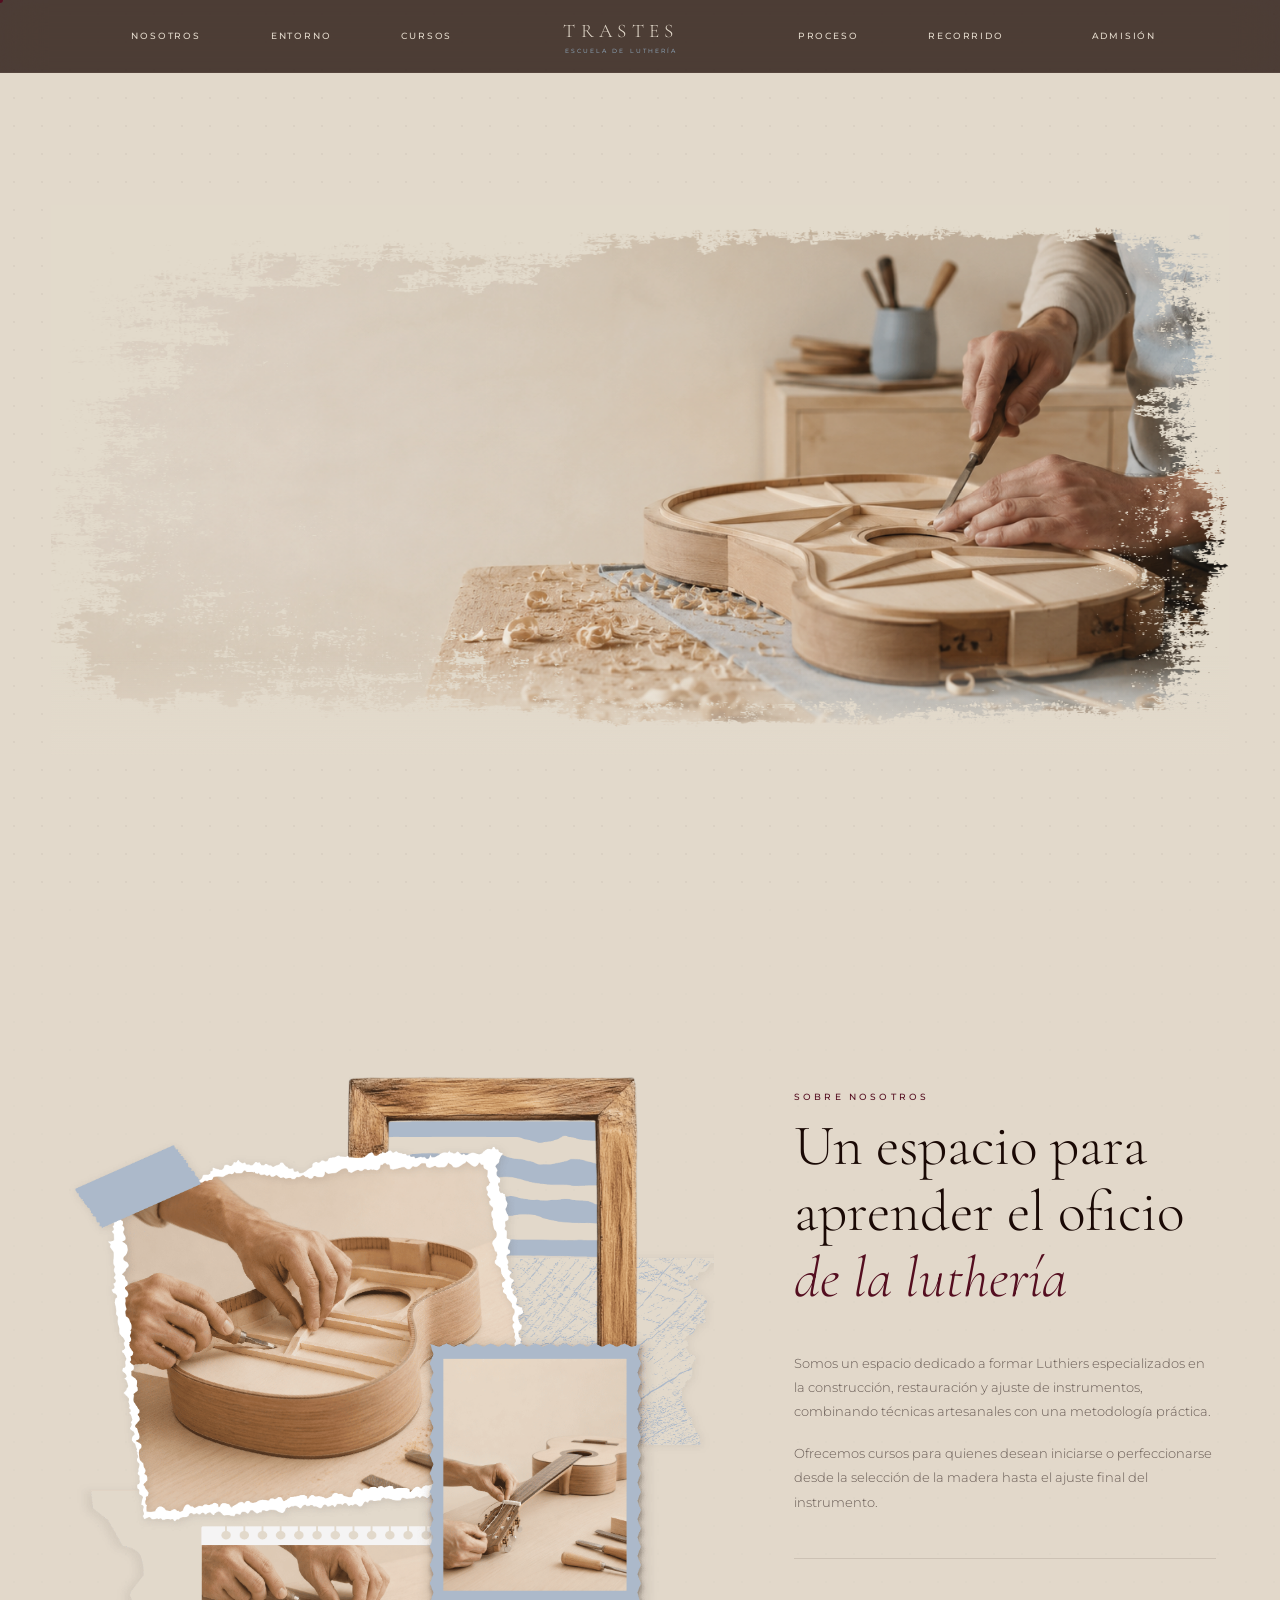
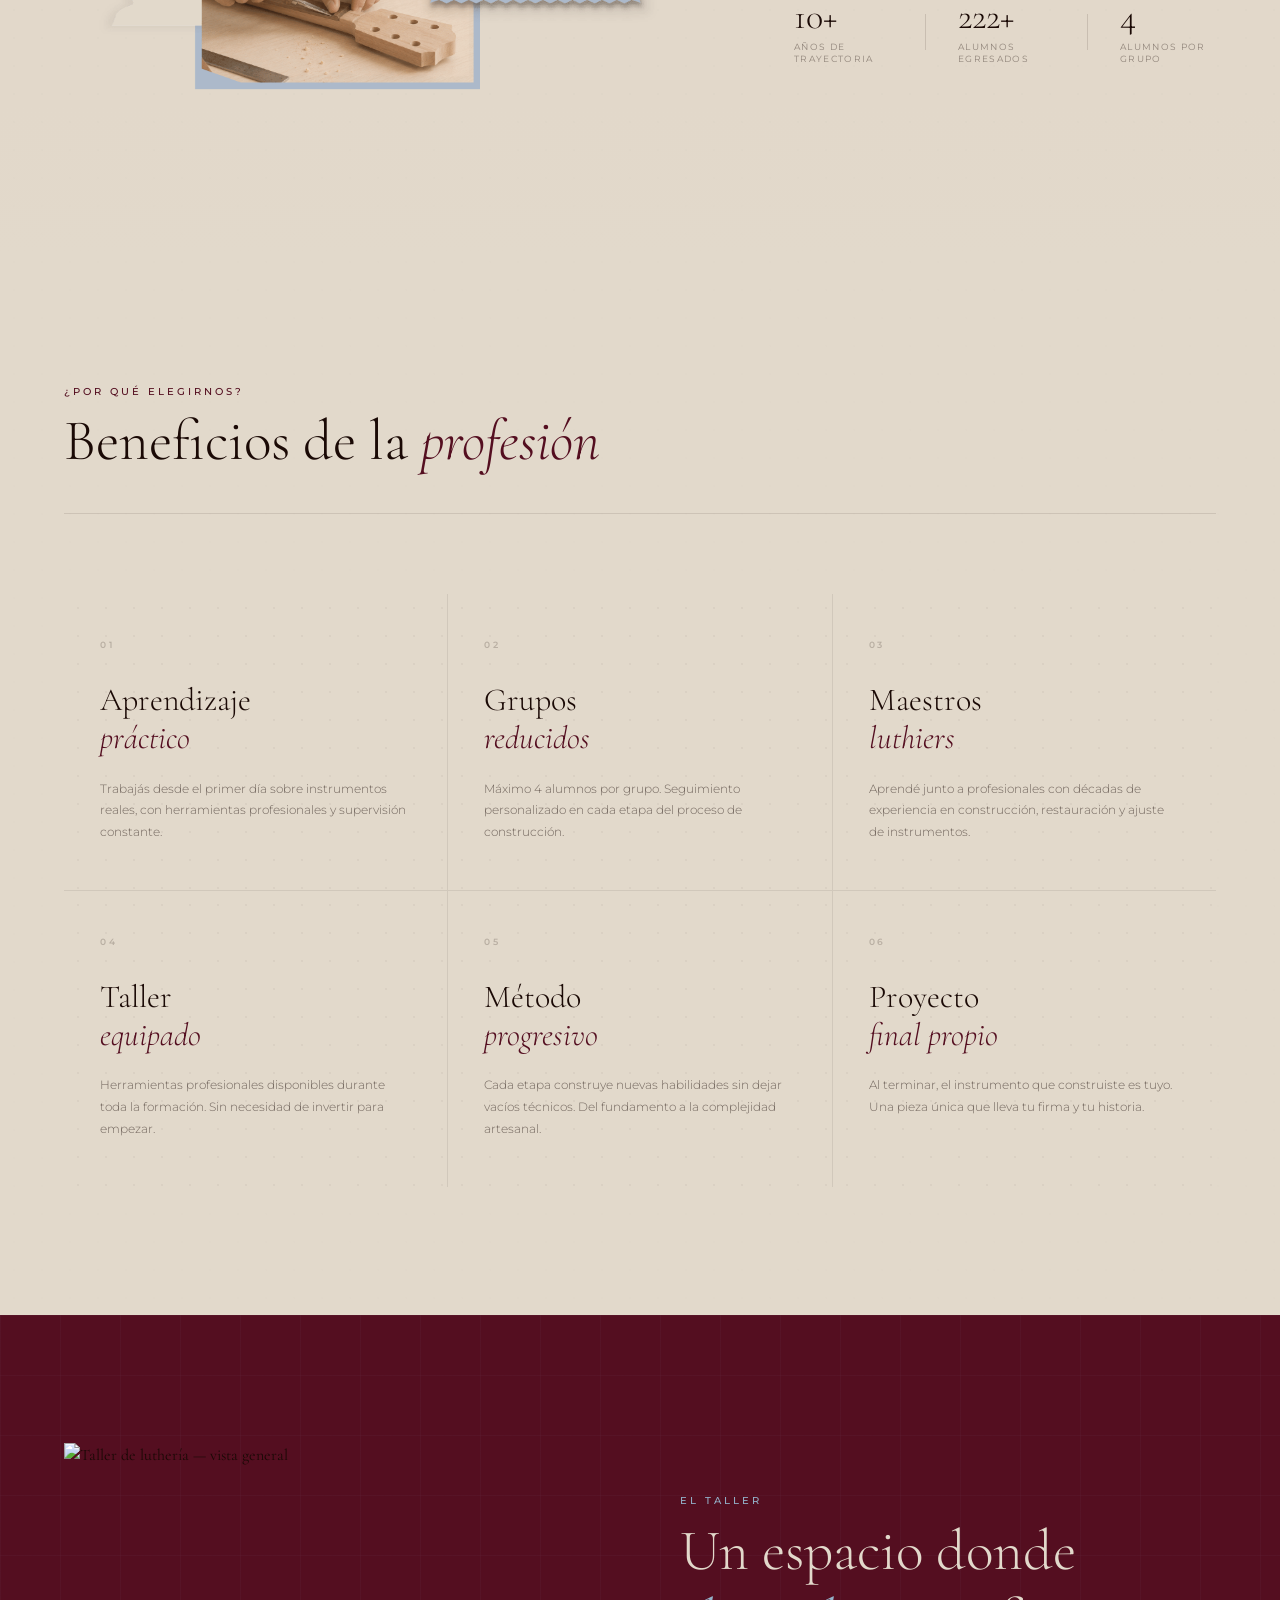
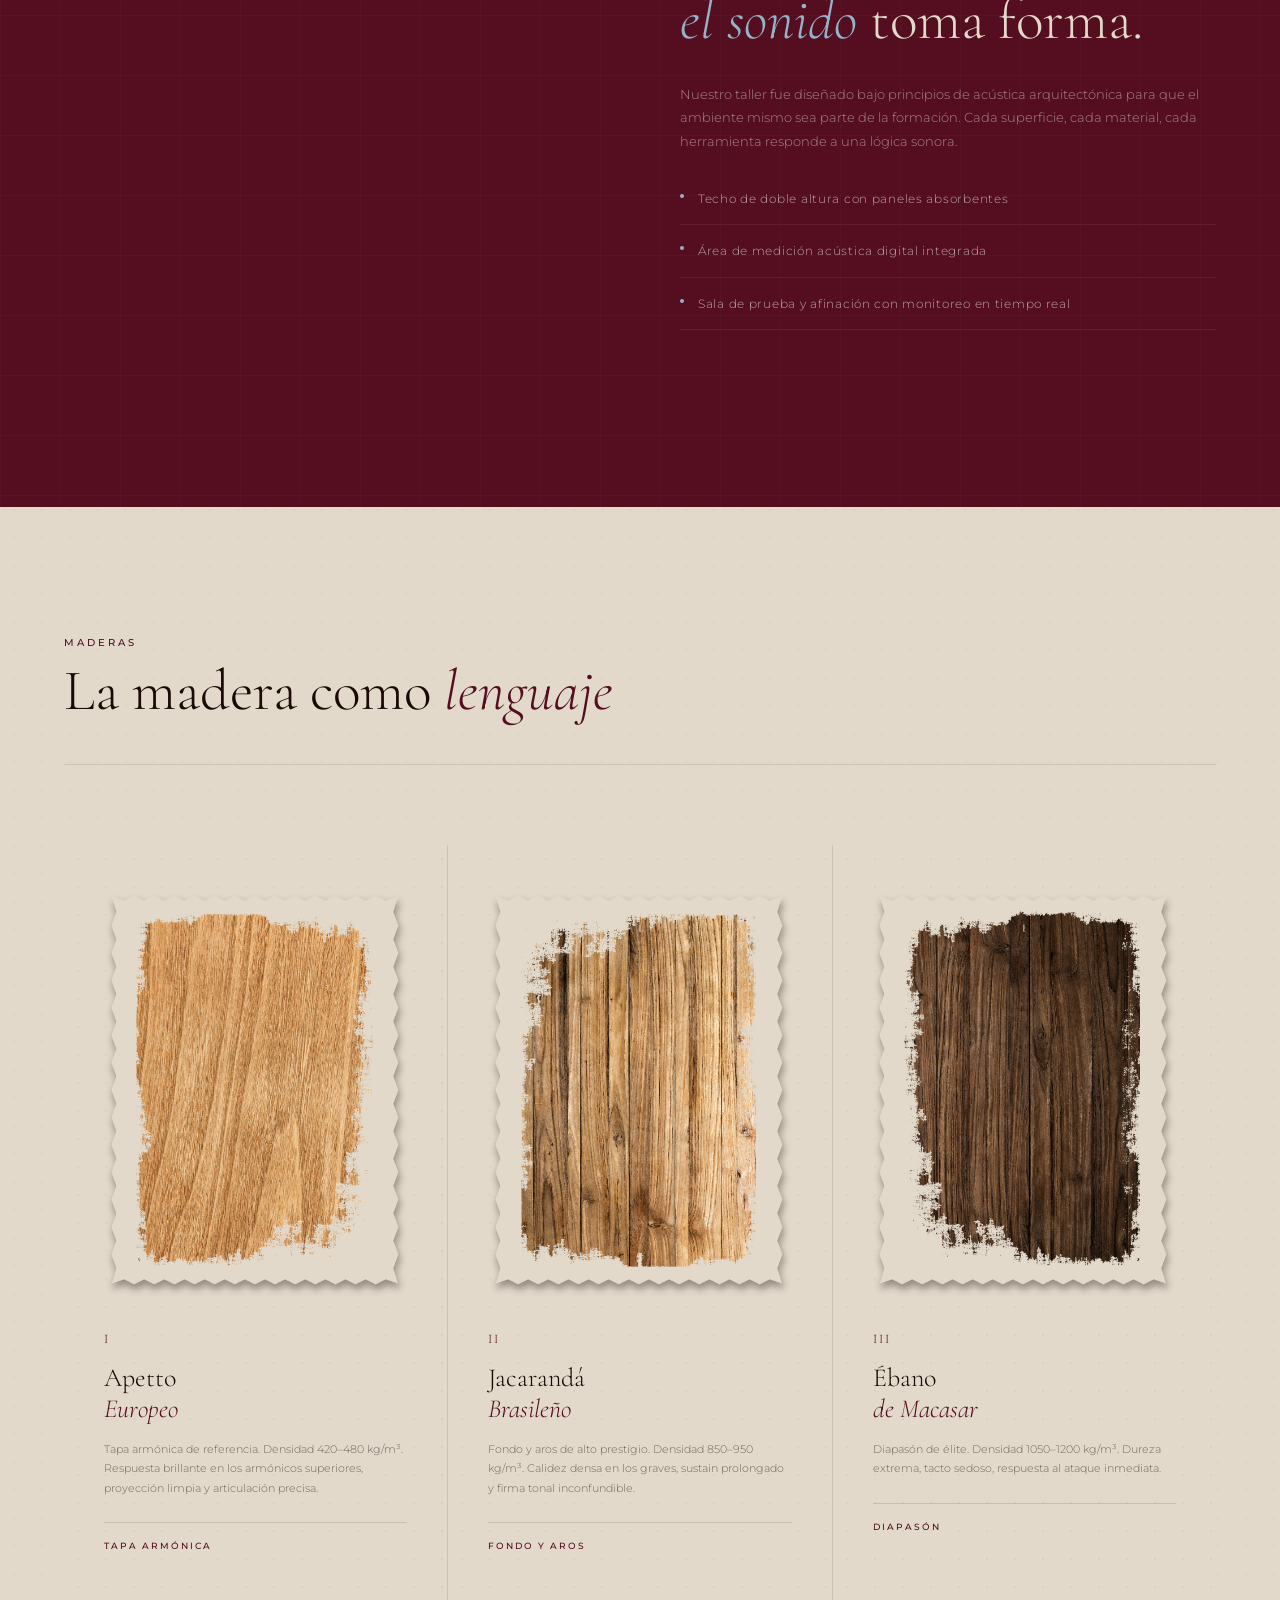
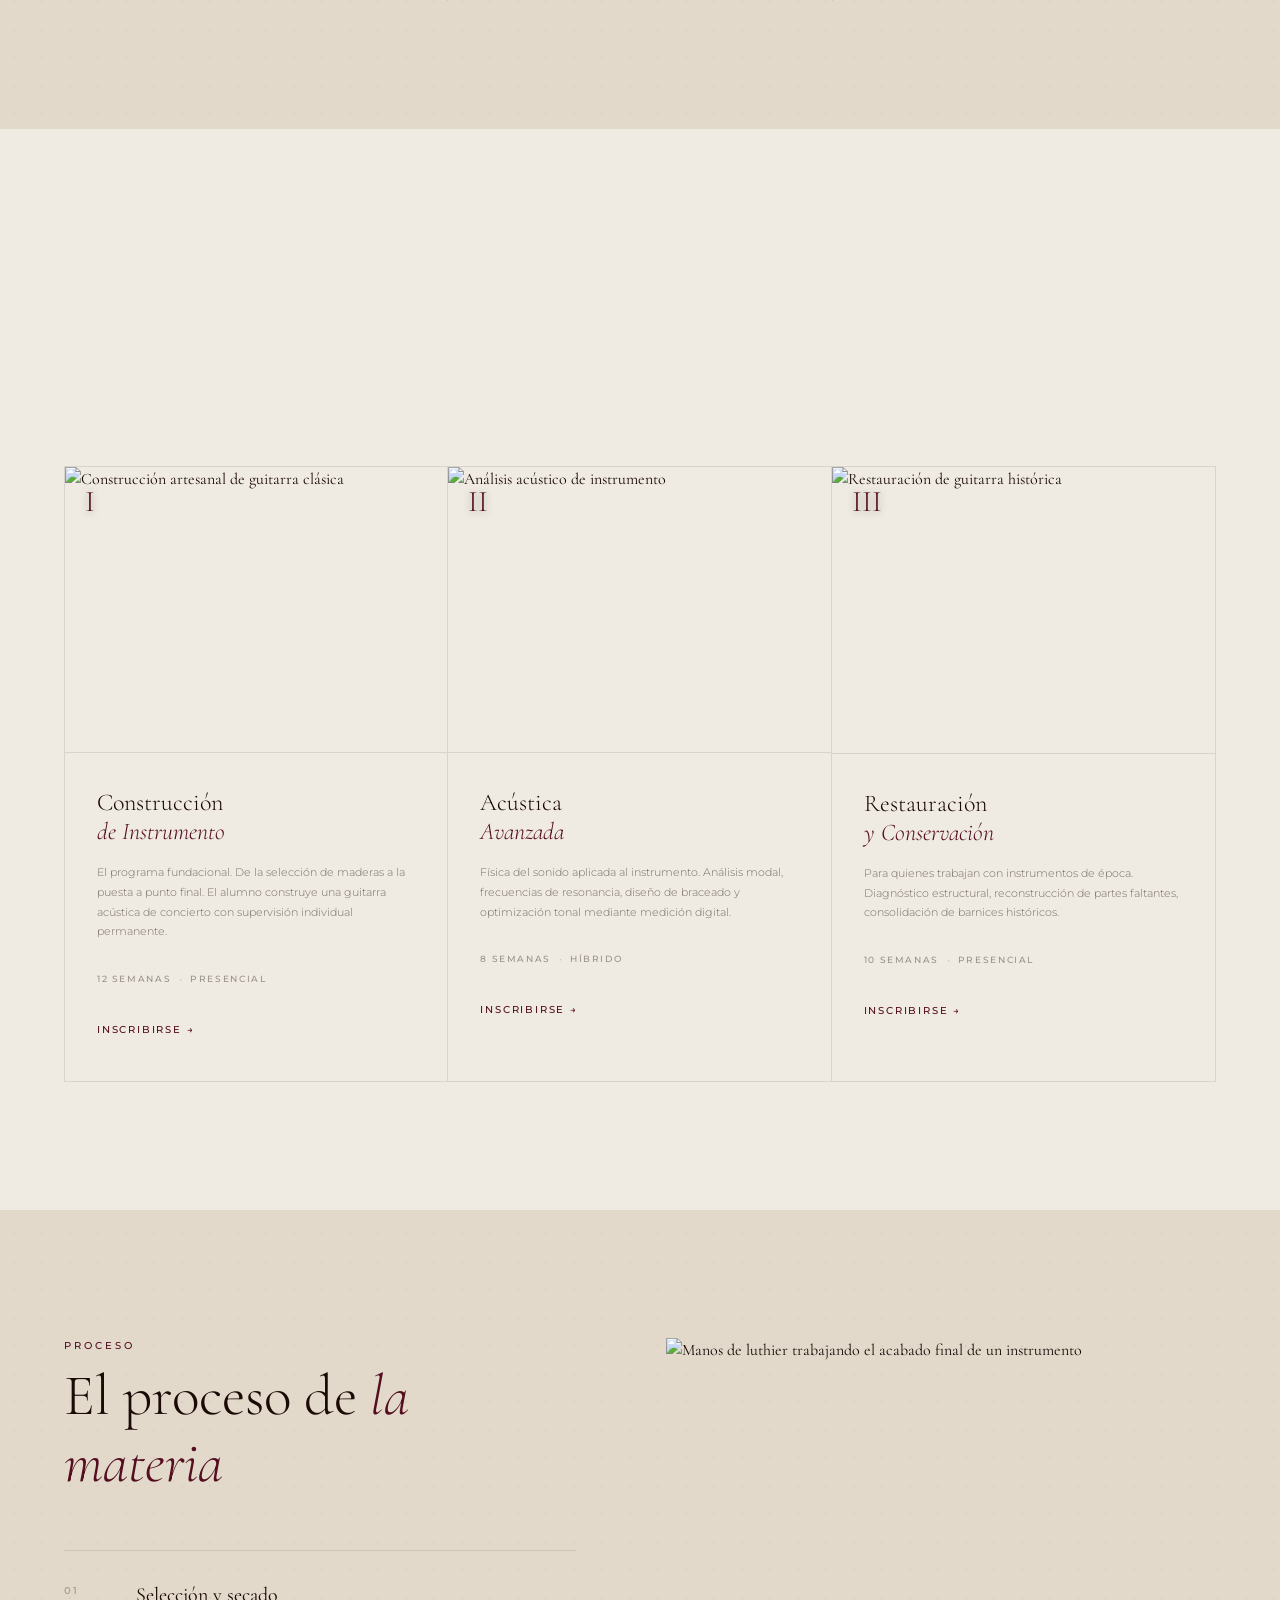
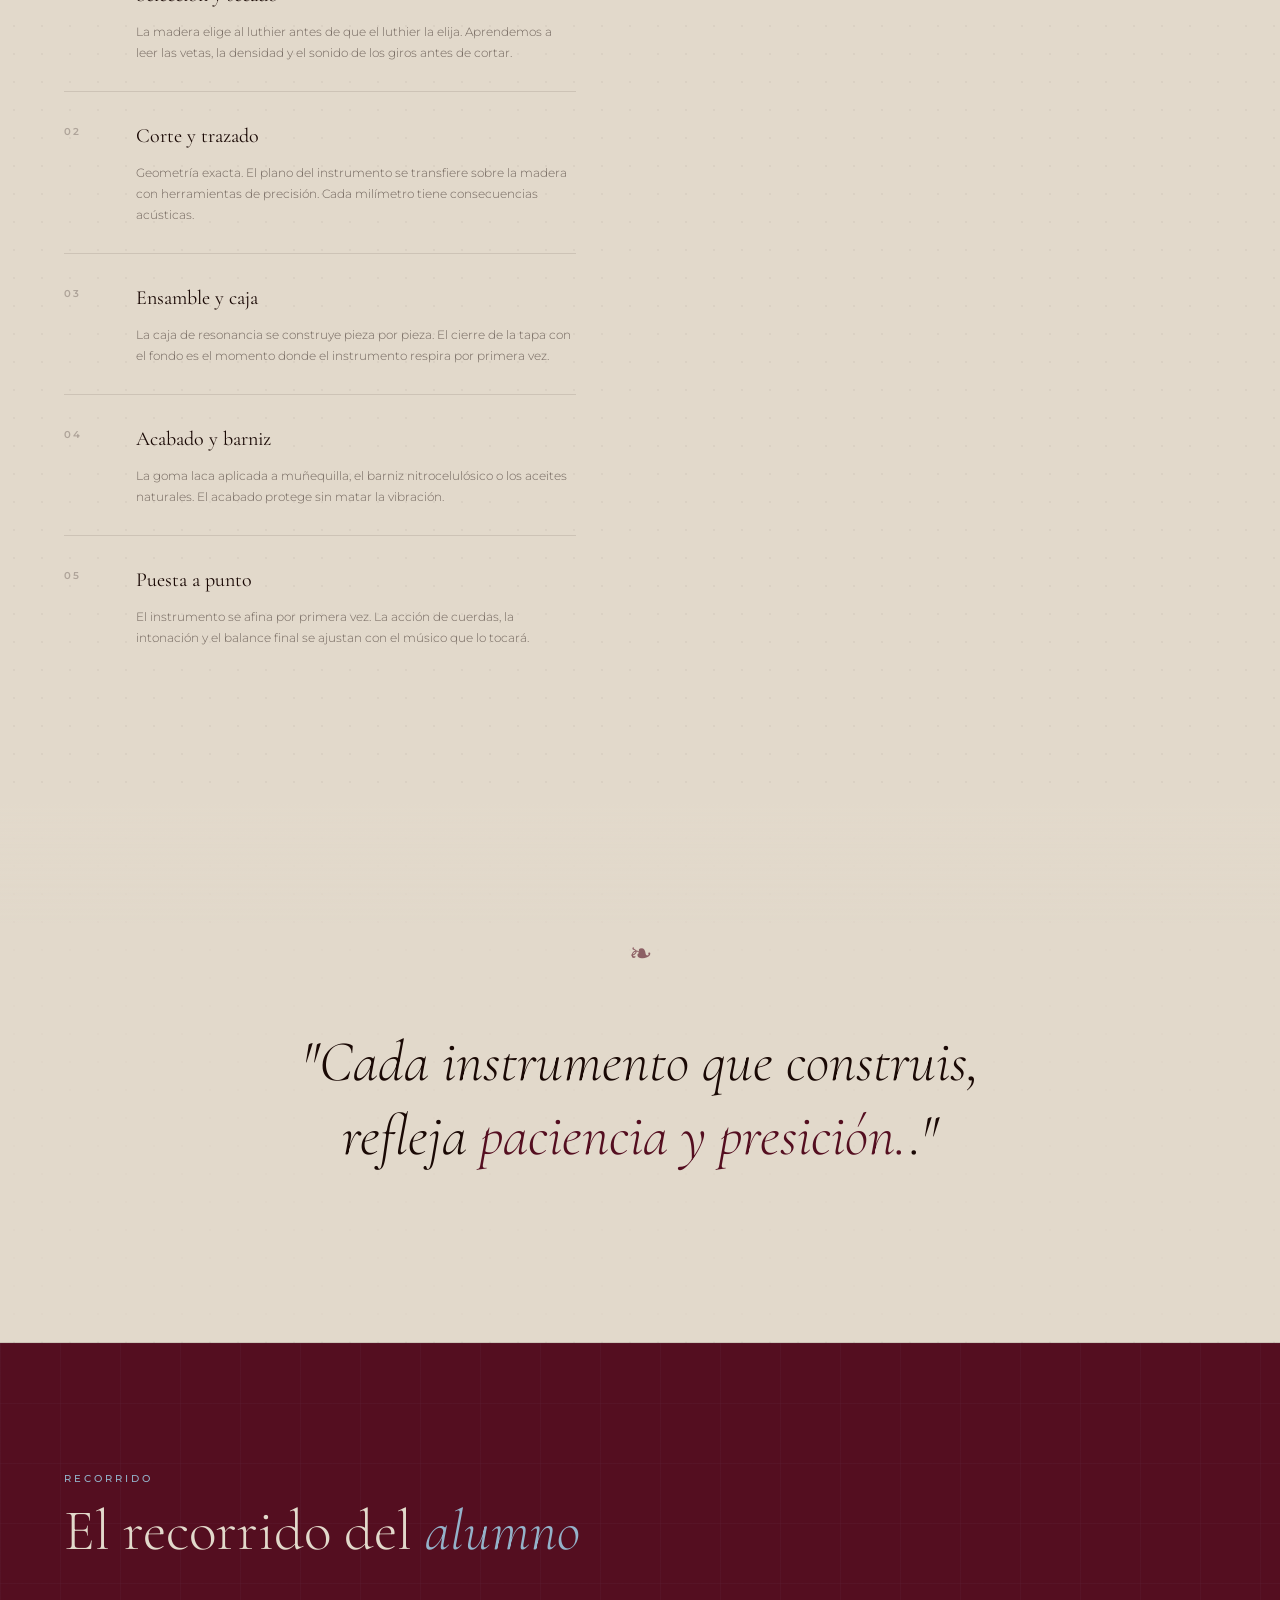
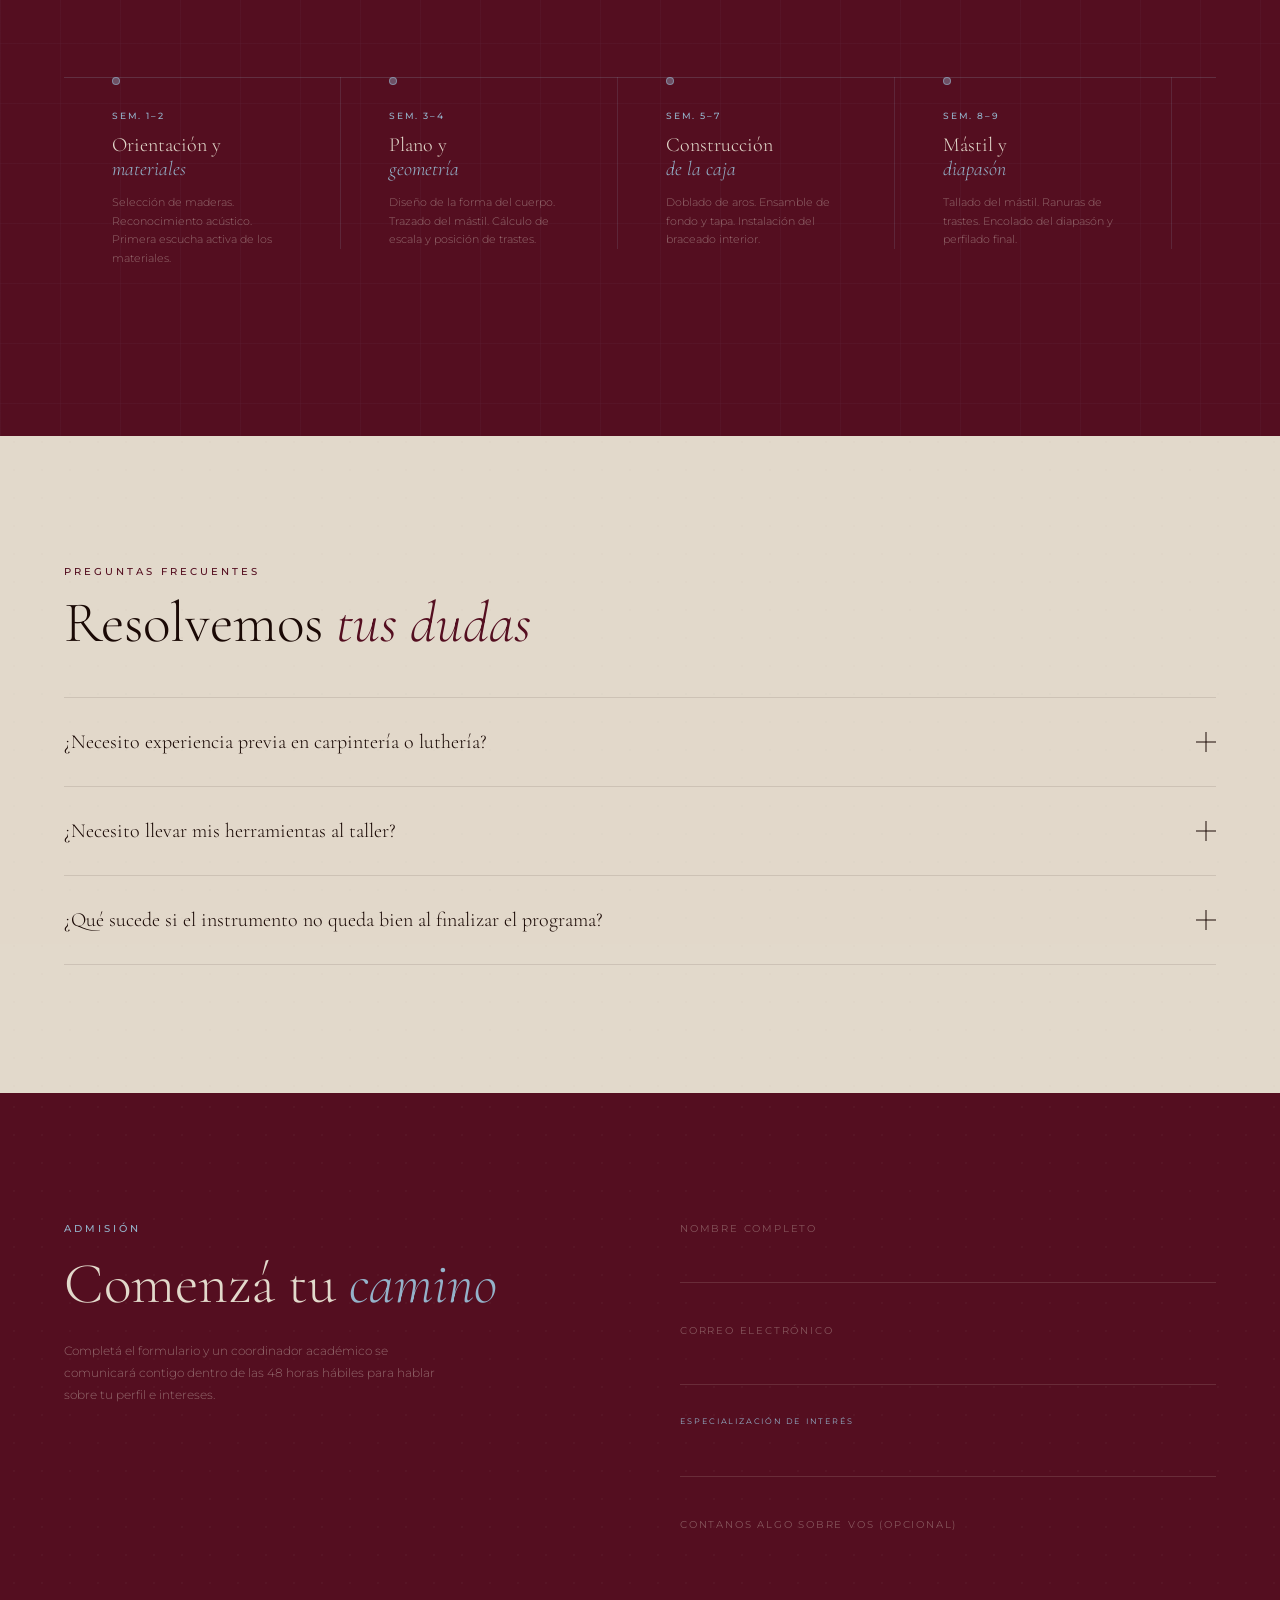
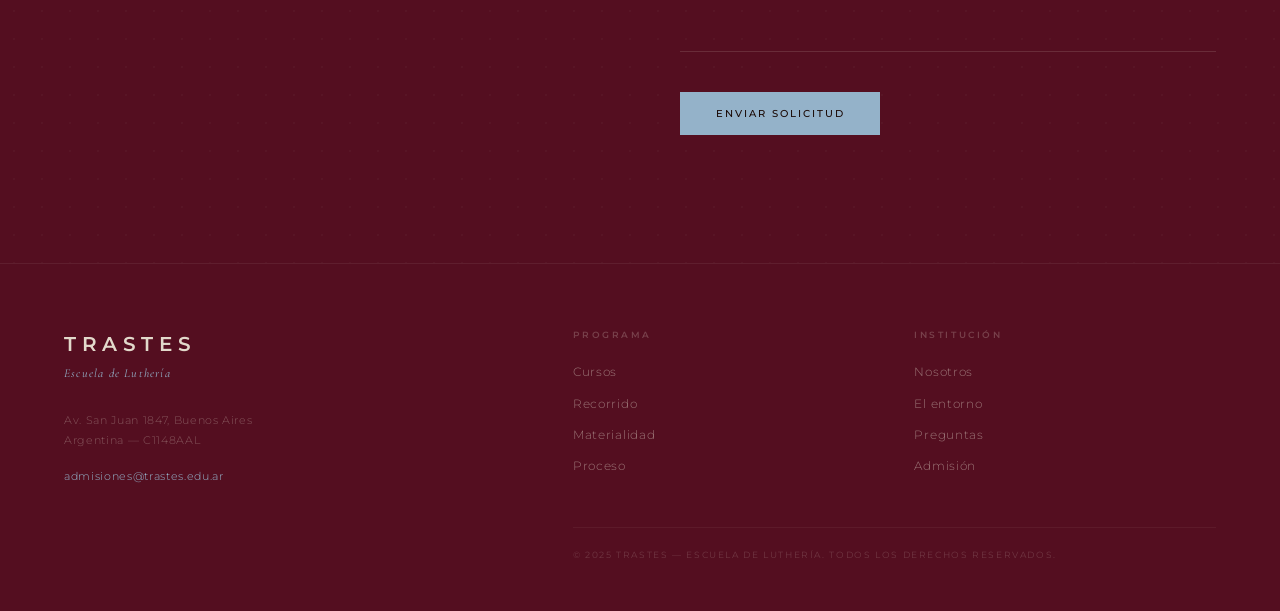
==== commit befbaf68: "Add files via upload" ====
--- a/index.html
+++ b/index.html
@@ -152,24 +152,24 @@
       <div class="hero__overlay-content">
 
         <!-- Eyebrow -->
-        <p class="hero__eyebrow reveal-hero" style="--hd:0.1s">
+        <p class="hero__eyebrow reveal-hero" style="--hd:0.05s">
           <span class="hero__eyebrow-line" aria-hidden="true"></span>
           Escuela de Luthería
         </p>
 
-<h1 class="hero__title reveal-hero" style="--hd:0.28s">
+<h1 class="hero__title reveal-hero" style="--hd:0.15s">
   El arte de<br>
   crear <em>sonido</em>
 </h1>
 
         <!-- Bajada -->
-        <p class="hero__desc reveal-hero" style="--hd:0.5s">
+        <p class="hero__desc reveal-hero" style="--hd:0.25s">
          Luthería artesanal para dominar la técnica, comprender<br>
           la madera y desarrollar instrumentos únicos.
         </p>
 
         <!-- CTAs -->
-        <div class="hero__cta-group reveal-hero" style="--hd:0.68s">
+        <div class="hero__cta-group reveal-hero" style="--hd:0.35s">
           <a href="#cursos"   class="btn btn--hero-primary">Conocé nuestros cursos</a>
       
         </div>
@@ -276,7 +276,7 @@
           <em> de la luthería</em>
         </h2>
 
-        <div class="about__body reveal-up" style="--delay: 0.22s">
+        <div class="about__body reveal-up">
           <p>
             Somos un espacio dedicado a formar Luthiers especializados en la construcción, restauración y ajuste de instrumentos, combinando técnicas artesanales con una metodología práctica. 
           </p>
@@ -286,7 +286,7 @@
         </div>
 
         <!-- Datos editoriales -->
-        <div class="about__figures reveal-up" style="--delay: 0.45s" aria-label="Datos de la escuela">
+        <div class="about__figures reveal-up" aria-label="Datos de la escuela">
           <div class="about__figure">
             <span class="about__figure-num">10+</span>
             <span class="about__figure-label">Años de trayectoria</span>
@@ -340,7 +340,7 @@
     <div class="benefits__grid">
 
       <!-- Card 01 -->
-      <article class="benefit-card reveal-up" style="--delay: 0.05s">
+      <article class="benefit-card reveal-up" style="--delay: 0.10s">
         <div class="benefit-card__inner">
           <span class="benefit-card__num" aria-hidden="true">01</span>
           <h3 class="benefit-card__title">Aprendizaje<br /><em>práctico</em></h3>
@@ -349,7 +349,7 @@
       </article>
 
       <!-- Card 02 -->
-      <article class="benefit-card reveal-up" style="--delay: 0.12s">
+      <article class="benefit-card reveal-up" style="--delay: 0.20s">
         <div class="benefit-card__inner">
           <span class="benefit-card__num" aria-hidden="true">02</span>
           <h3 class="benefit-card__title">Grupos<br /><em>reducidos</em></h3>
@@ -358,7 +358,7 @@
       </article>
 
       <!-- Card 03 -->
-      <article class="benefit-card reveal-up" style="--delay: 0.19s">
+      <article class="benefit-card reveal-up" style="--delay: 0.30s">
         <div class="benefit-card__inner">
           <span class="benefit-card__num" aria-hidden="true">03</span>
           <h3 class="benefit-card__title">Maestros<br /><em>luthiers</em></h3>
@@ -367,7 +367,7 @@
       </article>
 
       <!-- Card 04 -->
-      <article class="benefit-card reveal-up" style="--delay: 0.26s">
+      <article class="benefit-card reveal-up" style="--delay: 0.40s">
         <div class="benefit-card__inner">
           <span class="benefit-card__num" aria-hidden="true">04</span>
           <h3 class="benefit-card__title">Taller<br /><em>equipado</em></h3>
@@ -376,7 +376,7 @@
       </article>
 
       <!-- Card 05 -->
-      <article class="benefit-card reveal-up" style="--delay: 0.33s">
+      <article class="benefit-card reveal-up" style="--delay: 0.50s">
         <div class="benefit-card__inner">
           <span class="benefit-card__num" aria-hidden="true">05</span>
           <h3 class="benefit-card__title">Método<br /><em>progresivo</em></h3>
@@ -385,7 +385,7 @@
       </article>
 
       <!-- Card 06 -->
-      <article class="benefit-card reveal-up" style="--delay: 0.40s">
+      <article class="benefit-card reveal-up" style="--delay: 0.60s">
         <div class="benefit-card__inner">
           <span class="benefit-card__num" aria-hidden="true">06</span>
           <h3 class="benefit-card__title">Proyecto<br /><em>final propio</em></h3>
@@ -669,9 +669,7 @@
           class="process__image hover-img"
           loading="lazy"
         />
-        <div class="process__image-caption">
-          <em>"Las herramientas son la extensión de las manos.<br />Las manos son la extensión del oído."</em>
-        </div>
+    
       </div>
 
     </div>
@@ -686,13 +684,11 @@
     <div class="manifesto__inner reveal-up">
       <span class="manifesto__ornament" aria-hidden="true">❧</span>
       <blockquote class="manifesto__quote">
-        <p class="manifesto__text">
+        <p class="manifesto__text js-manifesto">
           "Cada instrumento que construis,<br />
           refleja <em>paciencia y presición.</em>."
         </p>
-        <footer class="manifesto__attribution">
-          <cite>Dirección Académica, TRASTES</cite>
-        </footer>
+      
       </blockquote>
     </div>
   </section>
@@ -714,7 +710,7 @@
     <div class="timeline__track-wrap">
       <div class="timeline__track">
 
-        <div class="timeline__node reveal-up" style="--delay: 0.05s">
+        <div class="timeline__node reveal-up" >
           <div class="timeline__node-dot"></div>
           <div class="timeline__node-content">
             <span class="timeline__node-week">Sem. 1–2</span>
--- a/css/styles.css
+++ b/css/styles.css
@@ -1346,15 +1346,18 @@
 
   transition: transform var(--transition-slow);
 }
-
 .reveal-up {
-  opacity: 0; transform: translateY(32px);
+  opacity: 0;
+  transform: translateY(10px);
+
   transition:
-    opacity  0.8s cubic-bezier(0.25,0.46,0.45,0.94) var(--delay, 0s),
-    transform 0.8s cubic-bezier(0.25,0.46,0.45,0.94) var(--delay, 0s);
-}
-.reveal-up.is-visible { opacity: 1; transform: translateY(0); }
-
+    opacity .7s ease,
+    transform .7s ease;
+}
+.reveal-up.is-visible {
+  opacity: 1;
+  transform: translateY(0);
+}
 
 /* ============================================================
    07. ENTORNO — CONSERVADO SIN CAMBIOS
@@ -1654,9 +1657,21 @@
   max-width: var(--container-max); margin: 0 auto;
   border-top: 1px solid rgba(24,9,6,0.1);
 }
-
-.process__inner { display: grid; grid-template-columns: 1fr 400px; gap: 80px; align-items: start; }
-
+.process {
+  position: relative;
+
+
+
+}
+
+
+
+.process__inner {
+  display: grid;
+  grid-template-columns: 1fr 550px;
+  gap: 90px;
+  align-items: start;
+}
 .process__title { font-family: var(--font-serif); font-size: clamp(35px,4.5vw,65px); font-weight: 300; line-height: 1.15; margin: 9px 0 54px; color: var(--color-black); }
 .process__title em { font-style: italic; color: var(--color-wine); }
 
@@ -1695,7 +1710,7 @@
 
   padding: var(--section-padding) var(--container-pad);
 
-  background-image:url('../assets/nuevofondo.png');
+  background-image:url('../assets/nuevofondo22-01-01.png');
   background-size:cover;
   background-position:center;
   background-repeat:no-repeat;
@@ -1712,11 +1727,28 @@
 
   z-index:0;
 }
-
 .manifesto__inner{
   position:relative;
   z-index:1;
 }
+.manifesto::after{
+  content:'';
+  position:absolute;
+  top:0;
+  left:0;
+  right:0;
+  height:120px;
+
+  background:linear-gradient(
+    to bottom,
+    #E2D9CB 0%,
+    rgba(226,217,203,0) 100%
+  );
+
+  z-index:1;
+  pointer-events:none;
+}
+
 .manifesto__inner { max-width: 860px; margin: 0 auto; text-align: center; }
 
 .manifesto__ornament { display: block; font-family: var(--font-serif); font-size: 28px; color: var(--color-wine); margin-bottom: 48px; opacity: 0.6; }
@@ -1725,6 +1757,7 @@
 
 .manifesto__text { font-family: var(--font-serif); font-size: clamp(35px,4.5vw,65px); font-weight: 300; font-style: italic; line-height: 1.3; color: var(--color-black); margin-bottom: 40px; }
 .manifesto__text em { color: var(--color-wine); font-style: italic; }
+
 
 .manifesto__attribution cite { font-family: var(--font-sans); font-size: 10px; font-weight: 400; letter-spacing: 0.22em; text-transform: uppercase; color: rgba(24,9,6,0.4); font-style: normal; }
 
@@ -2075,4 +2108,12 @@
 .manifesto,
 .faq{
   border-top: none !important;
+}
+.manifesto__text .word{
+  opacity:0.08;
+  transition:opacity .25s ease;
+}
+
+.manifesto__text .word.visible{
+  opacity:1;
 }
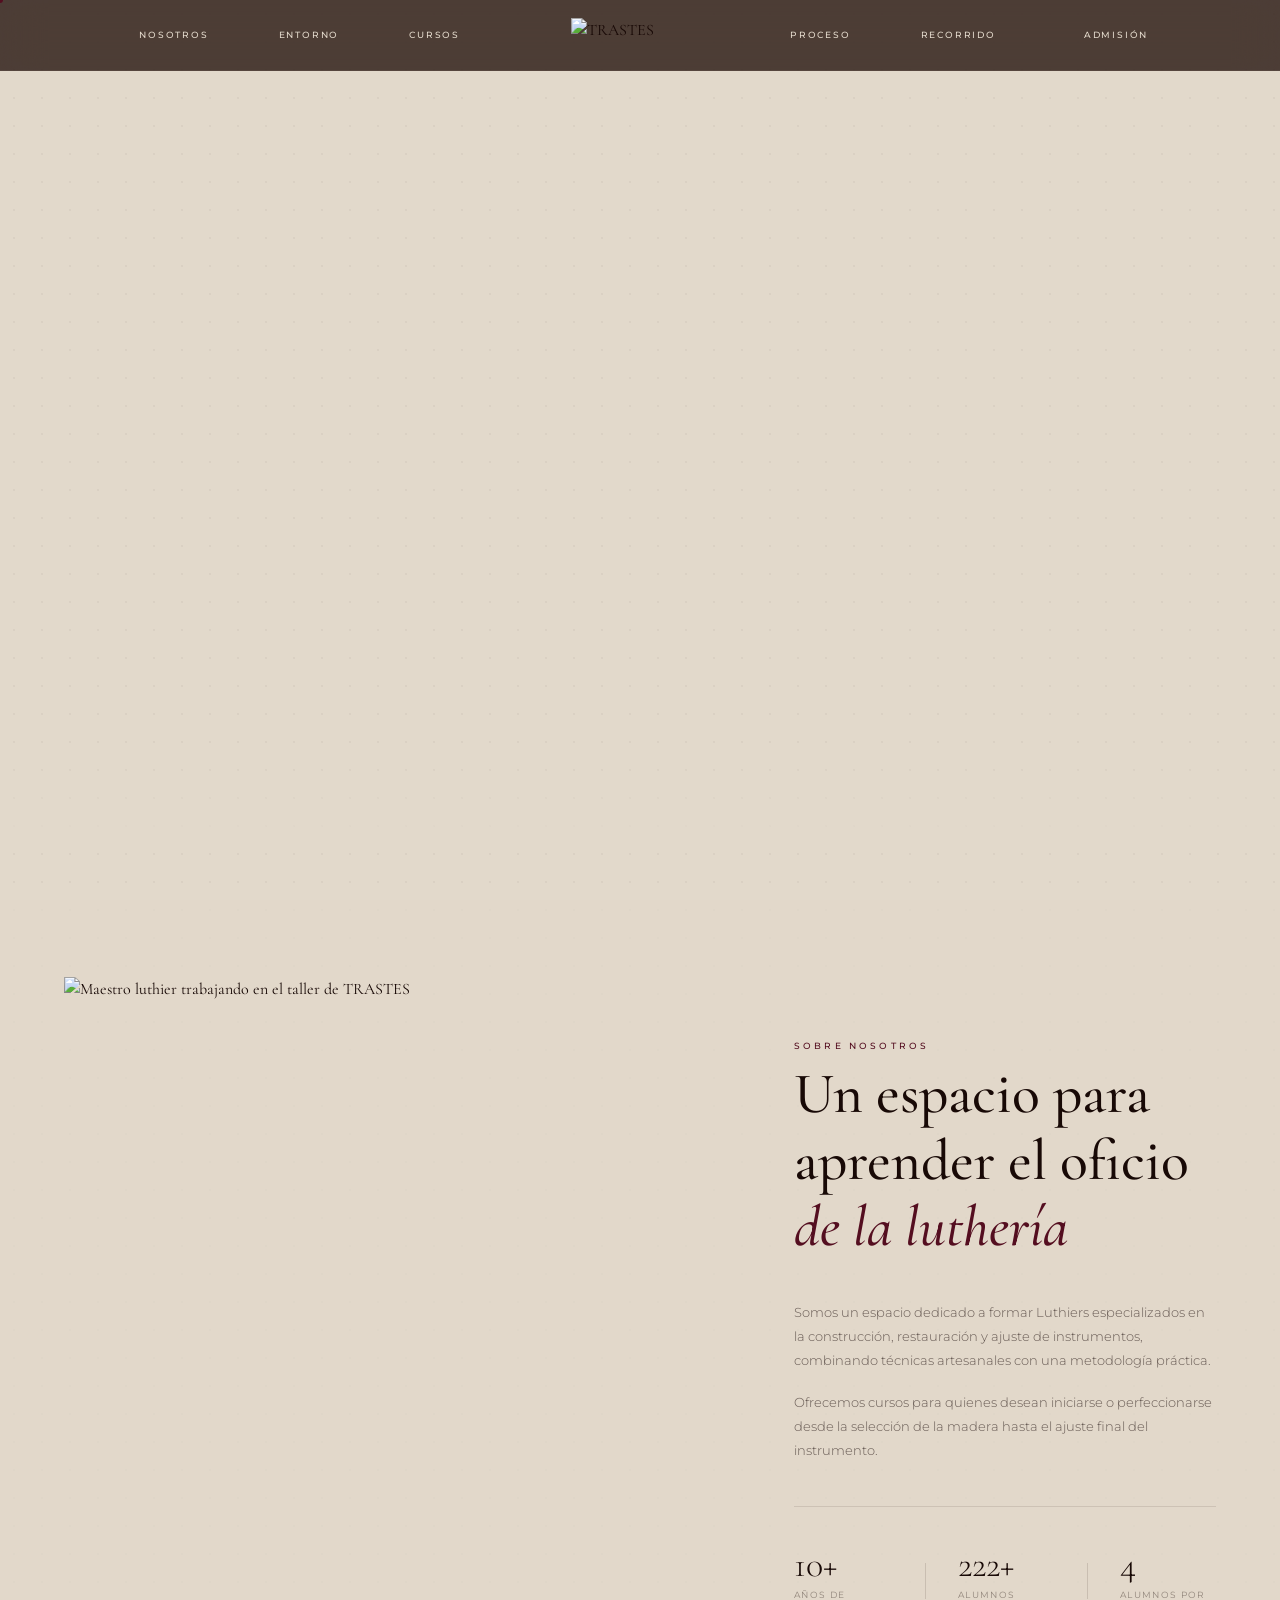
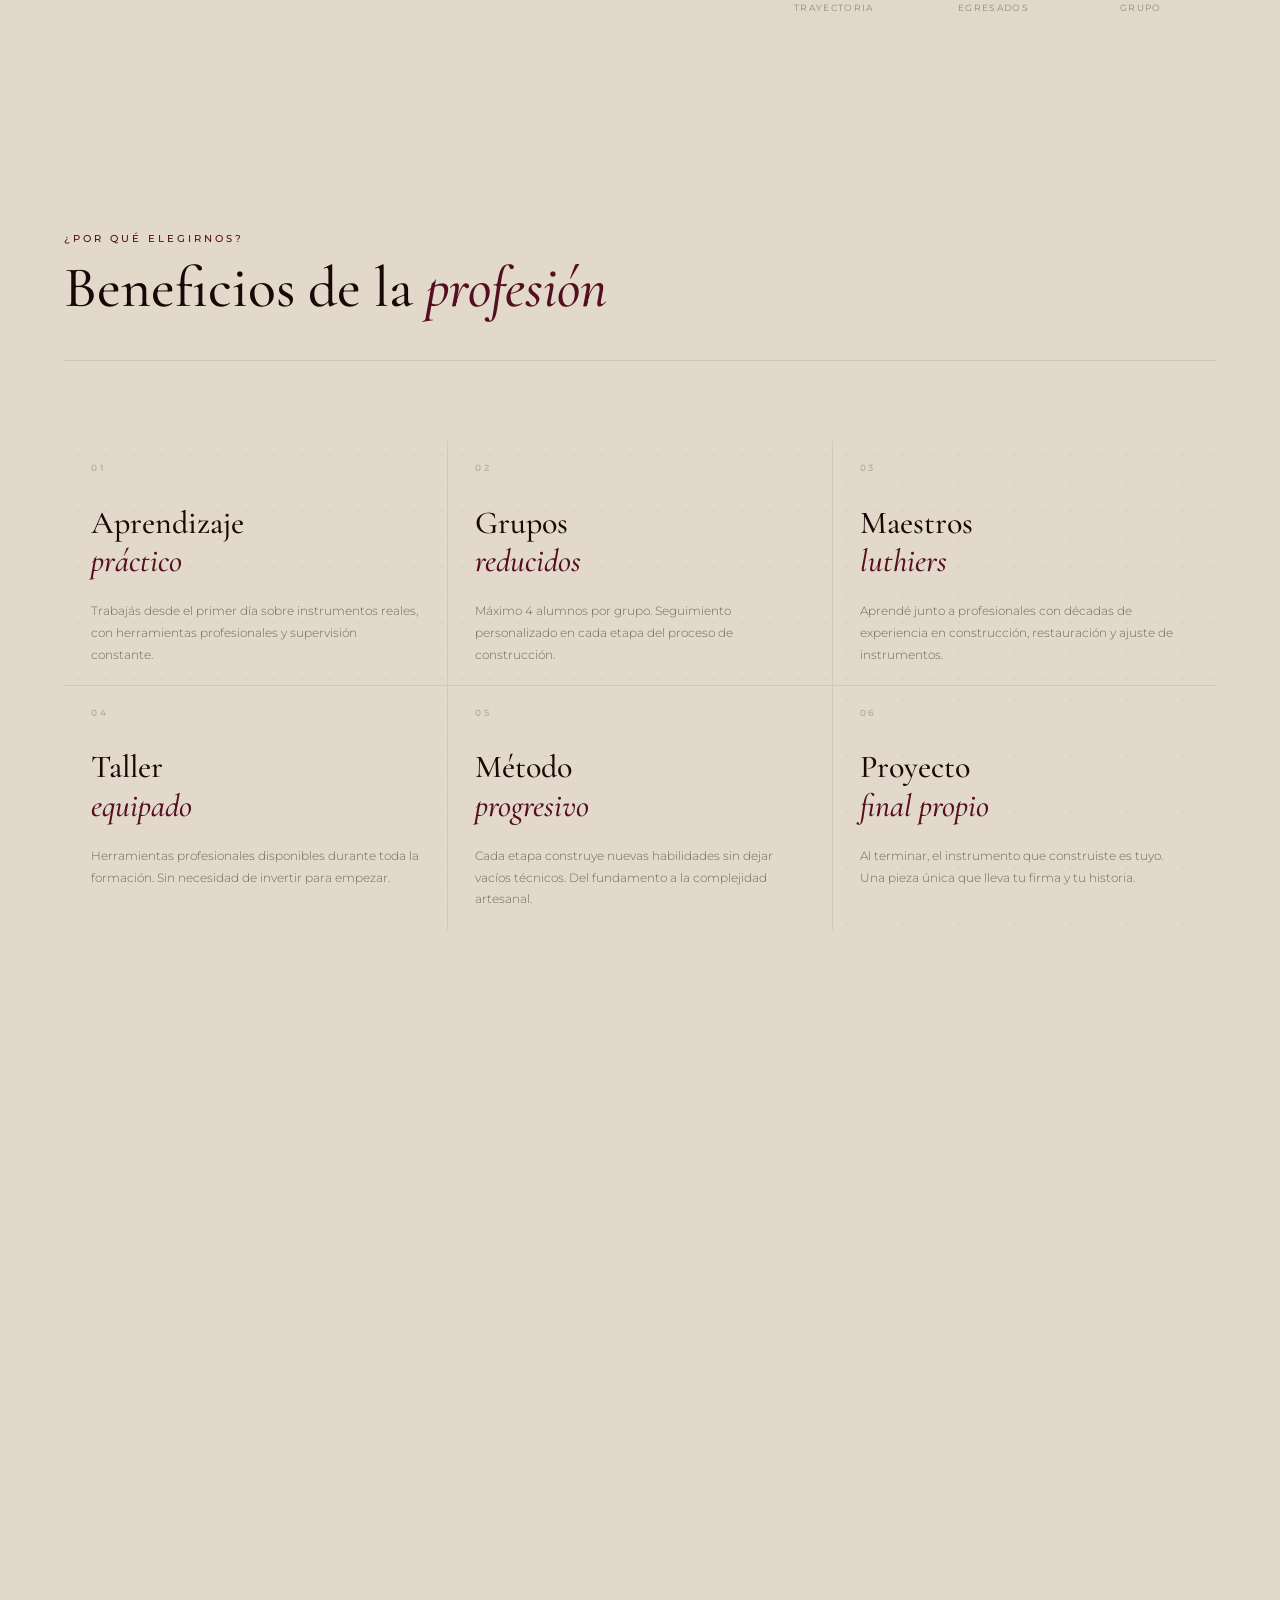
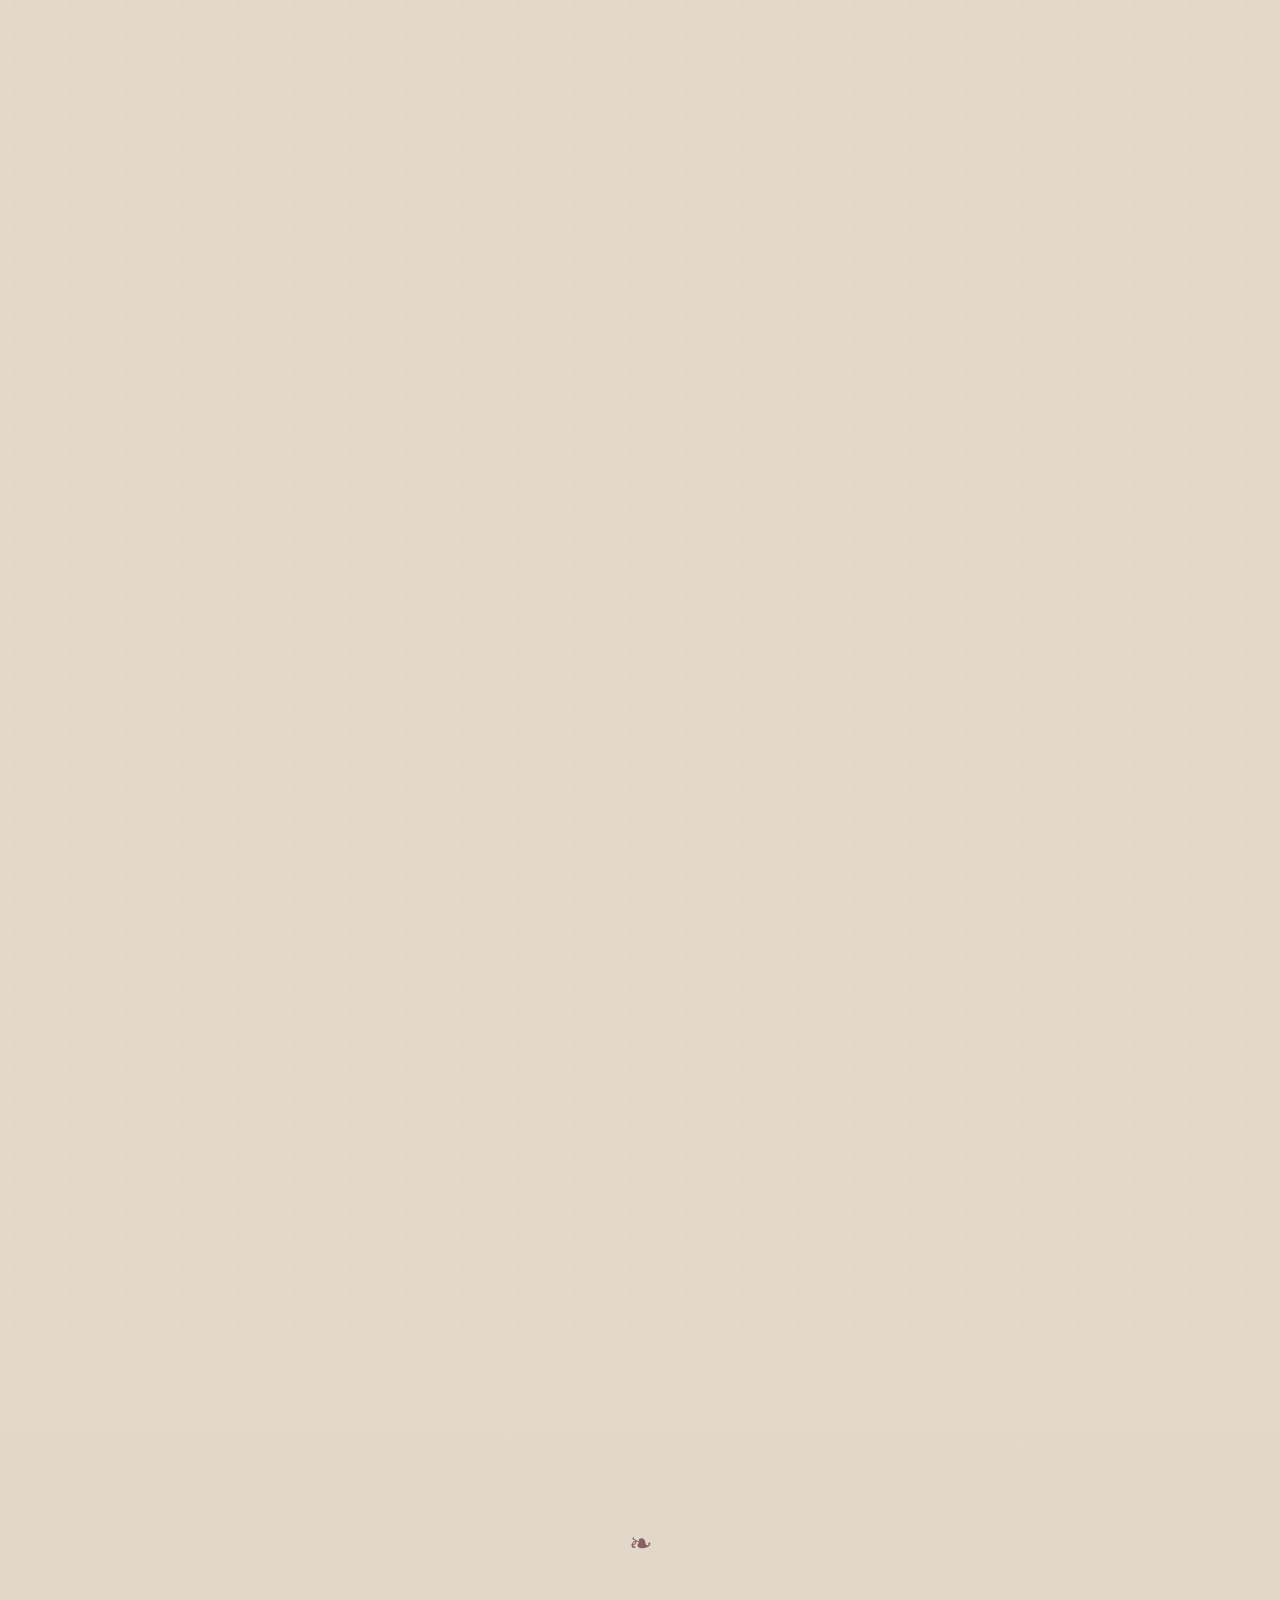
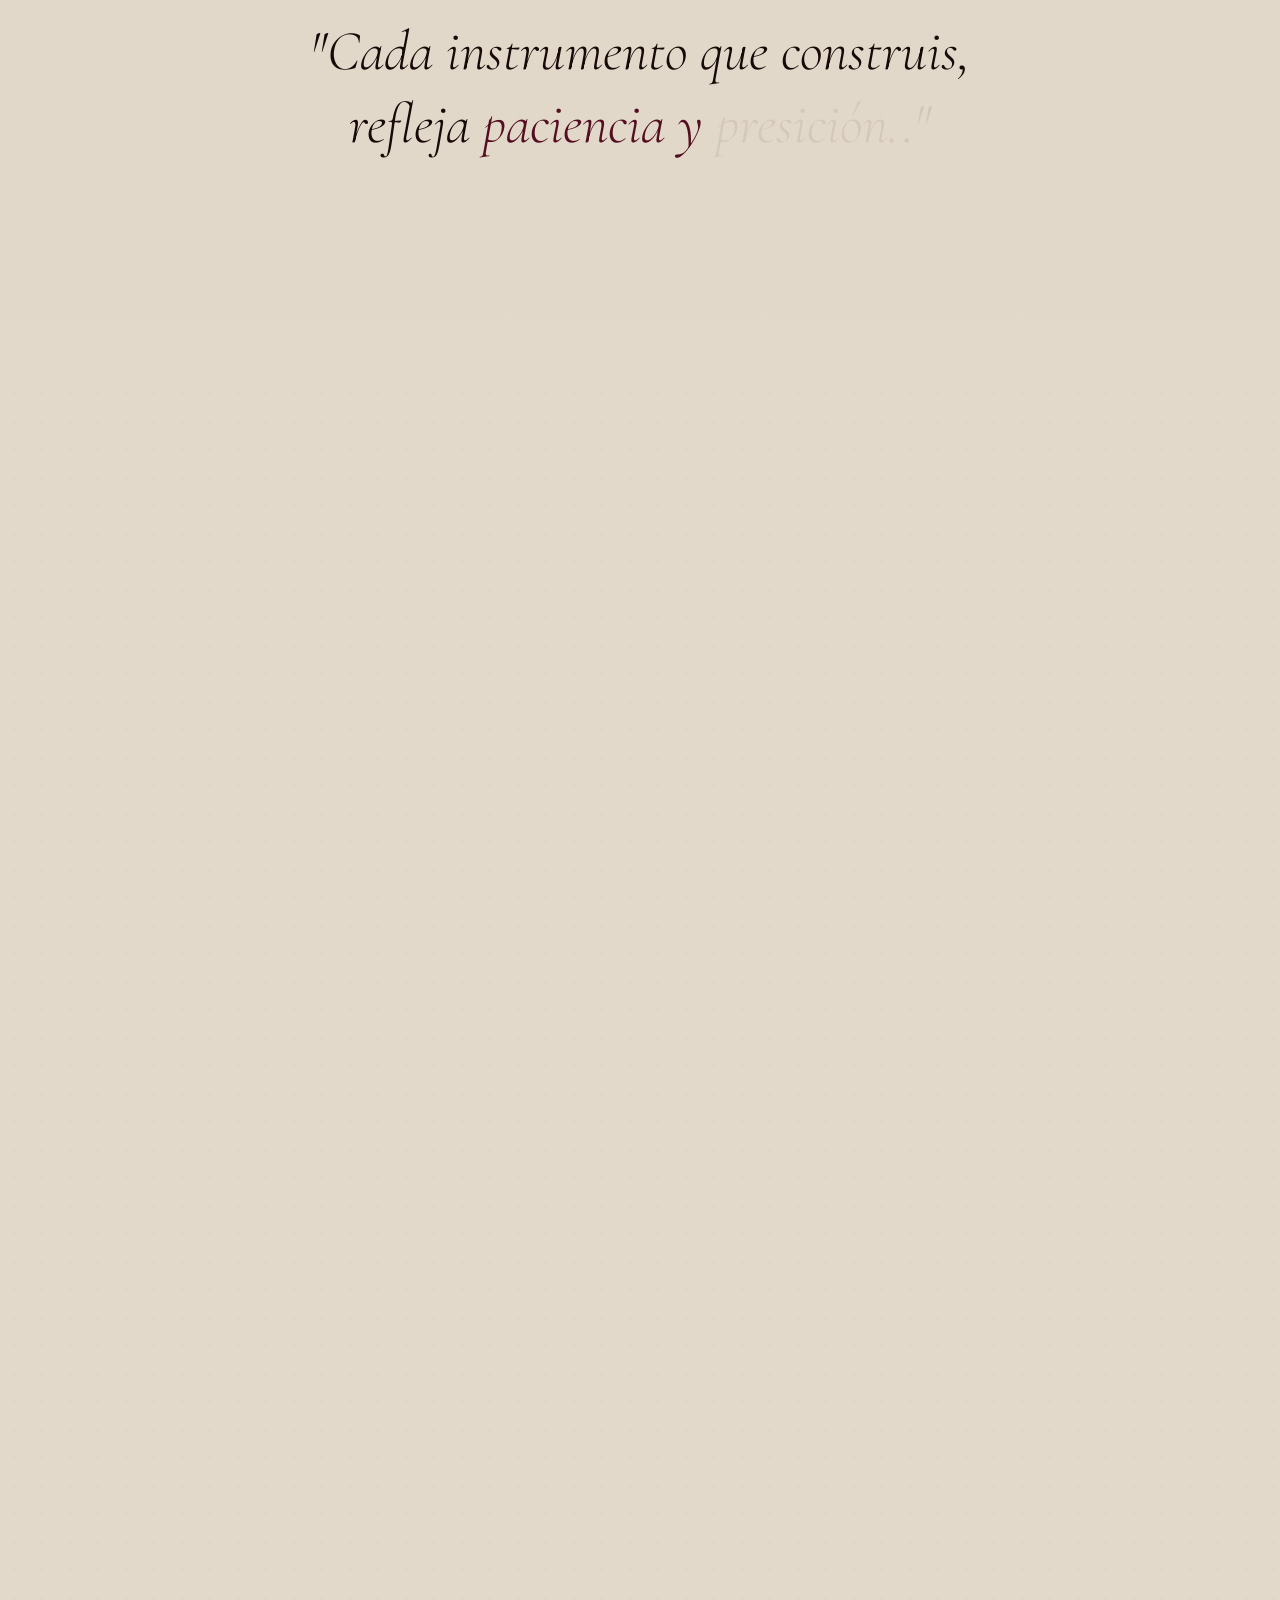
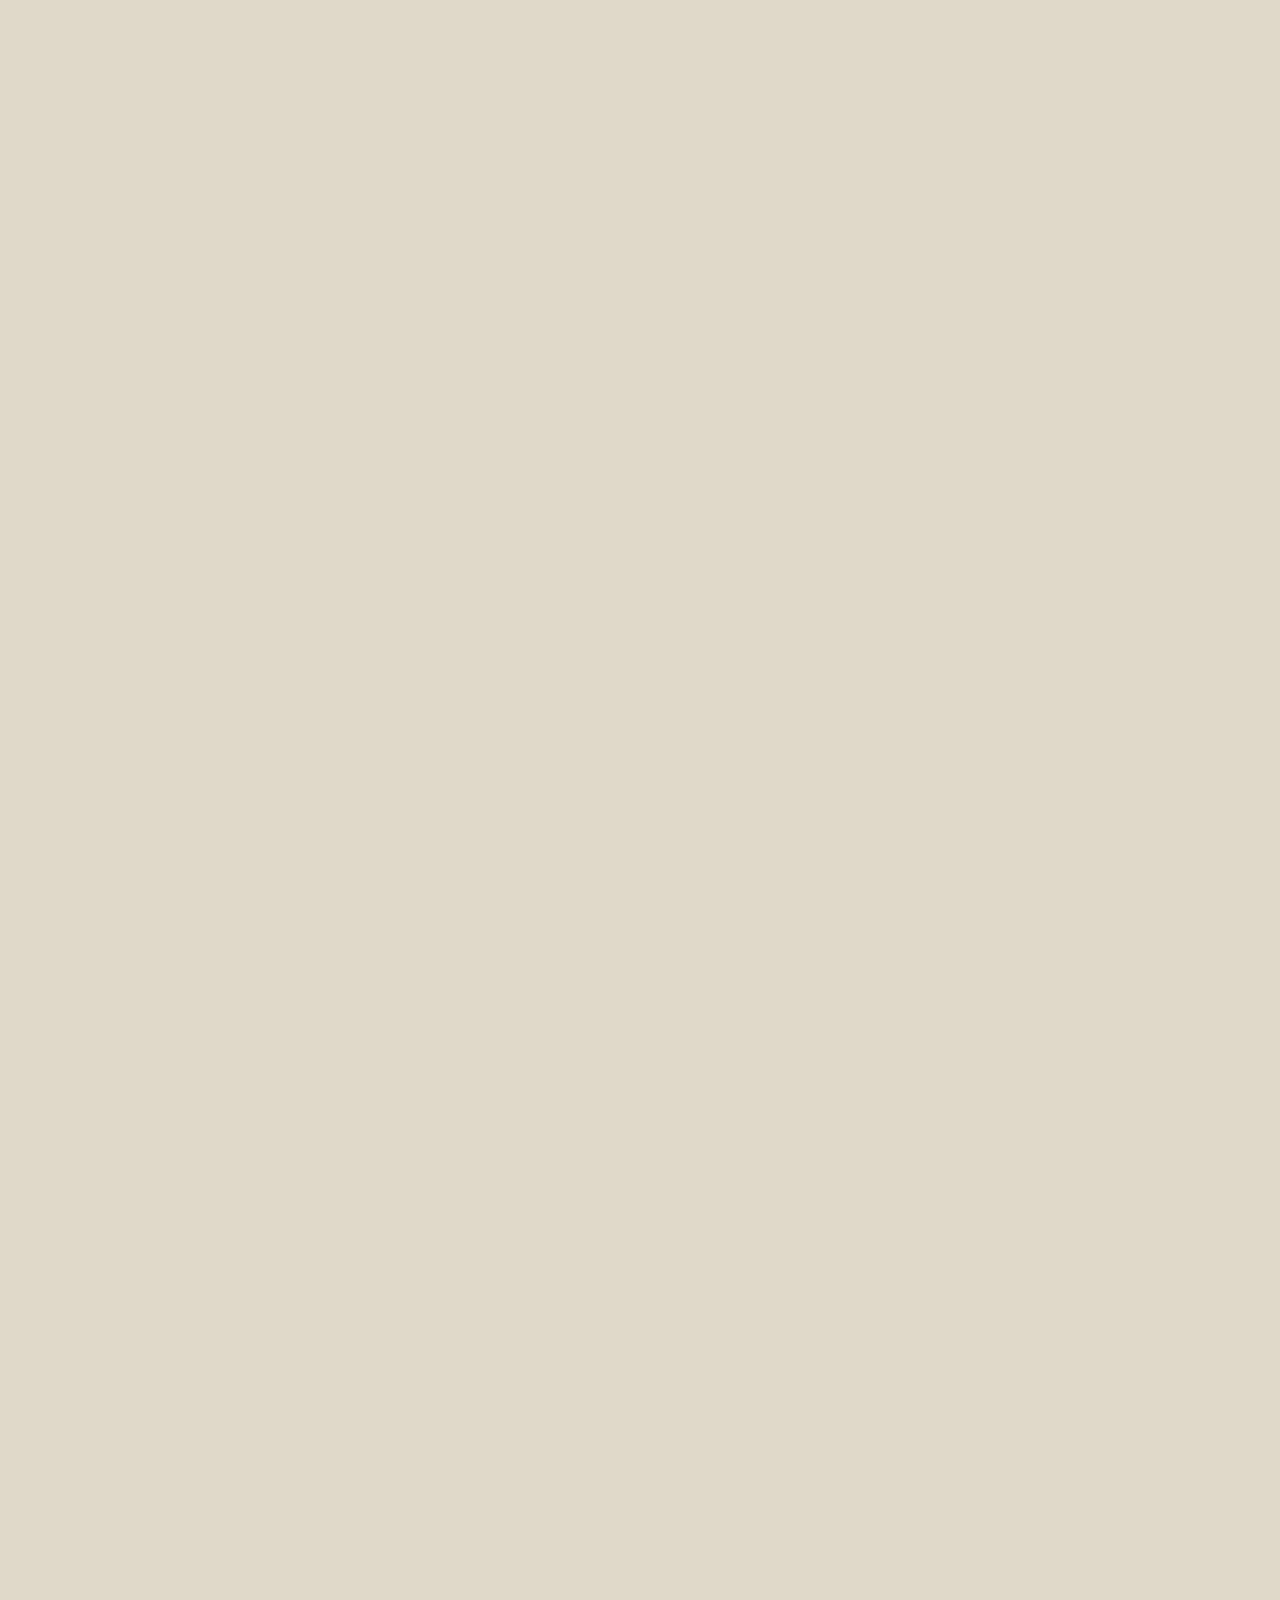
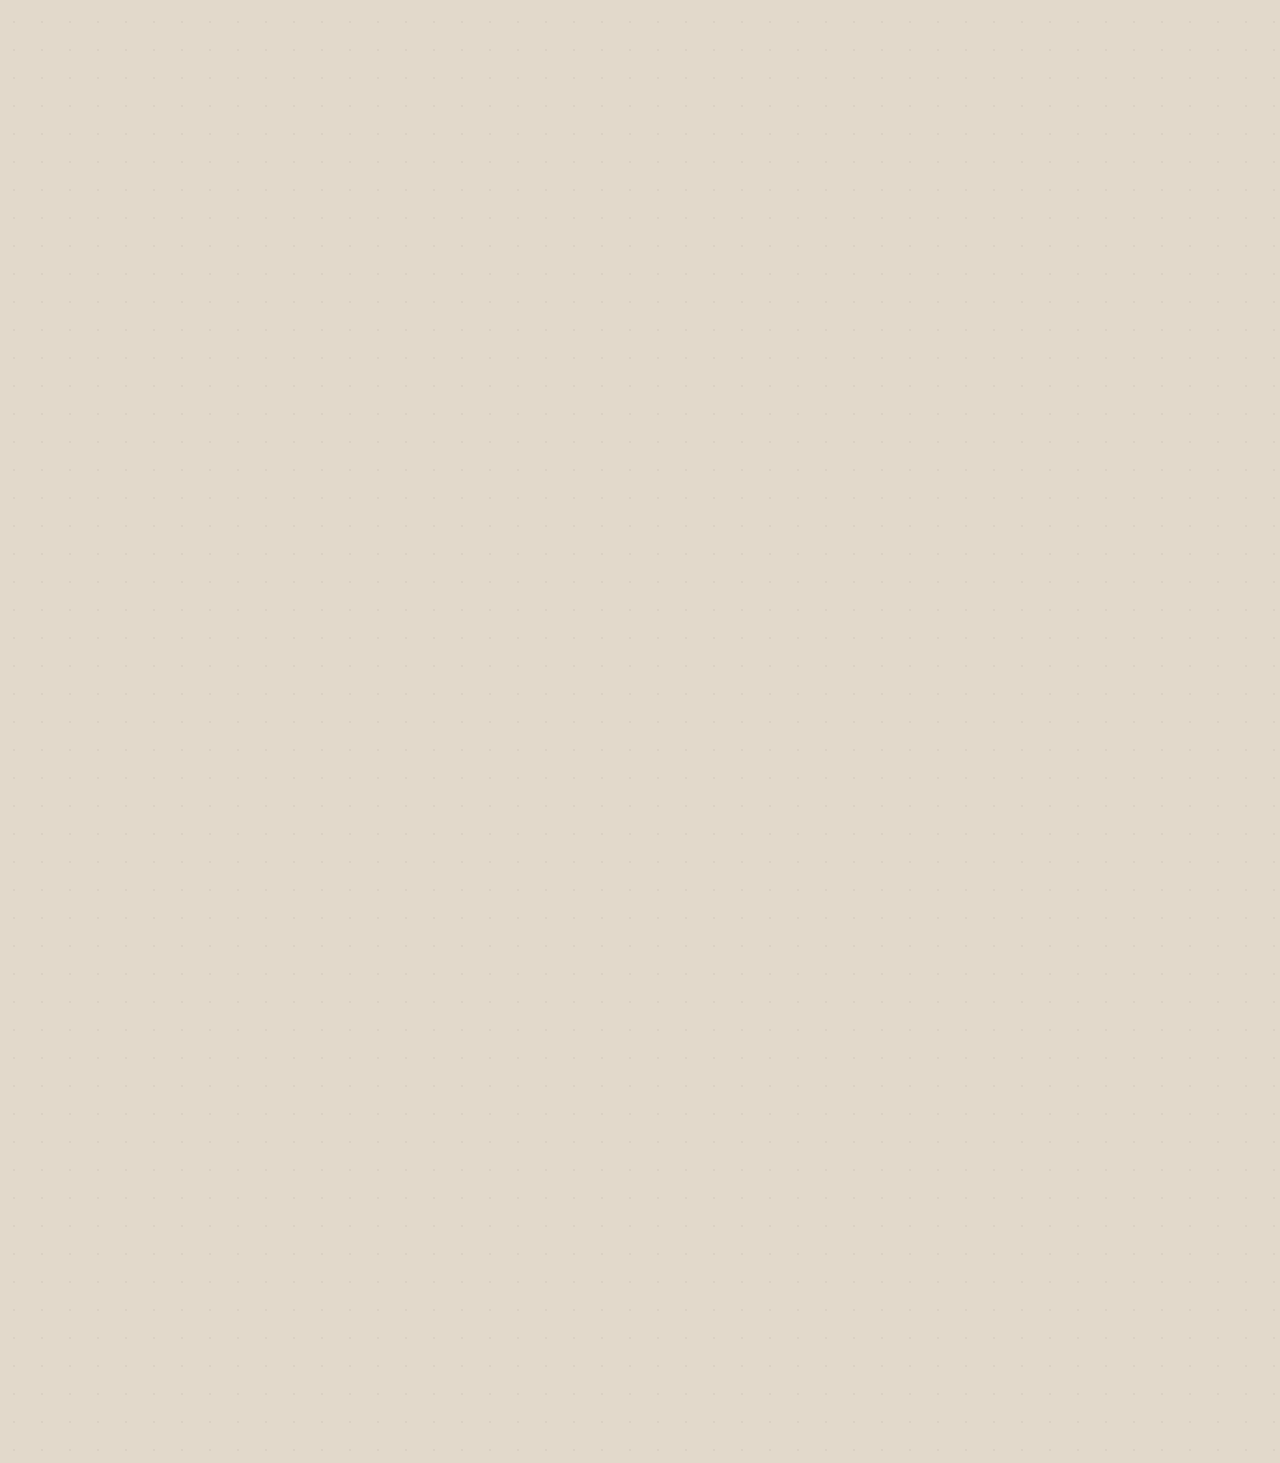
==== commit 8eed1b4a: "Add files via upload" ====
--- a/index.html
+++ b/index.html
@@ -24,6 +24,7 @@
   <link rel="preconnect" href="https://fonts.googleapis.com" />
   <link rel="preconnect" href="https://fonts.gstatic.com" crossorigin />
   <link href="https://fonts.googleapis.com/css2?family=Cormorant:ital,wght@0,300;0,400;0,600;1,300;1,400;1,600&family=Cormorant+Garamond:ital,wght@0,300;0,400;0,600;1,300;1,400;1,600&family=Montserrat:wght@300;400;500;600&display=swap" rel="stylesheet" />
+ <link rel="icon" type="image/png" href="assets/favi-06.png">
   <link rel="stylesheet" href="css/styles.css" />
 </head>
 <body>
@@ -42,10 +43,19 @@
        ============================================================ -->
   <div class="loader" id="loader" role="status" aria-label="Cargando">
     <div class="loader__content">
-      <div class="loader__brand">
-        <span class="loader__brand-word">TRASTES</span>
-        <span class="loader__brand-sub">Escuela de Luthería</span>
-      </div>
+     <div class="loader__brand">
+
+  <img
+    src="assets/logo-11.png"
+    alt="TRASTES"
+    class="loader__logo"
+  >
+
+  <span class="loader__brand-sub">
+    Escuela de Luthería
+  </span>
+
+</div>
       <div class="loader__progress">
         <div class="loader__progress-bar" id="loader-progress-bar"></div>
       </div>
@@ -67,10 +77,21 @@
       <a href="#cursos" class="header__nav-link">Cursos</a>
     </nav>
 
-    <a href="#hero" class="header__logo" aria-label="Trastes — inicio">
-      <span class="header__logo-word">TRASTES</span>
-      <span class="header__logo-tagline">Escuela de Luthería</span>
-    </a>
+  <a href="#hero" class="header__logo" aria-label="Trastes — inicio">
+
+  <img
+    src="assets/logoblanco-11.png"
+    alt="TRASTES"
+    class="header__logo-img header__logo-img--light"
+  >
+
+  <img
+    src="assets/logo-11.png"
+    alt="TRASTES"
+    class="header__logo-img header__logo-img--dark"
+  >
+
+</a>
 
     <nav class="header__nav header__nav--right" aria-label="Secciones secundarias">
       <a href="#proceso" class="header__nav-link">Proceso</a>
@@ -138,7 +159,7 @@
   <div class="hero__frame">
     <figure class="hero__figure">
       <img
-        src="assets/1212-08.png"
+        src="assets/ultimo_Mesa%20de%20trabajo%201.png"
         alt="Luthier trabajando madera con luz natural en el taller de TRASTES"
         class="hero__bg"
         id="hero-parallax-img"
@@ -147,7 +168,10 @@
         width="1600"
         height="1067"
       />
-
+<img
+  src="assets/mob222-04.png"
+  class="hero__bg hero__bg--mobile"
+/>
       <!-- Texto editorial superpuesto sobre la foto -->
       <div class="hero__overlay-content">
 
@@ -411,7 +435,7 @@
         <div class="environment-slider">
           <img src="assets/tallerrrrr-02.png" alt="Taller de luthería — vista general" loading="lazy" />
           <img src="assets/taller2-02.png" alt="Taller de luthería — detalle de herramientas" loading="lazy" />
-          <img src="assets/taller3-02.png" alt="Taller de luthería — banco de trabajo" loading="lazy" />
+          <img src="assets/eltaller-04.png" alt="Taller de luthería — banco de trabajo" loading="lazy" />
           
         </div>
       </div>
@@ -523,91 +547,169 @@
     </div>
   </section>
 
+<!-- ============================================================
+       SECCIÓN 05 — MANIFIESTO ORIGINAL
+       CONSERVADA SIN CAMBIOS
+       ============================================================ -->
+  <section class="manifesto" id="manifiesto" aria-label="Manifiesto">
+    <div class="manifesto__inner reveal-up">
+      <span class="manifesto__ornament" aria-hidden="true">❧</span>
+      <blockquote class="manifesto__quote">
+        <p class="manifesto__text js-manifesto">
+          "Cada instrumento que construis,<br />
+          refleja <em>paciencia y presición.</em>."
+        </p>
+      
+      </blockquote>
+    </div>
+    <div class="manifesto__fade-bottom"></div>
+  </section>
+
 
   <!-- ============================================================
        SECCIÓN 03 — CURSOS
        CONSERVADA SIN CAMBIOS
        ============================================================ -->
-  <section class="courses" id="cursos" aria-label="Especializaciones técnicas">
+ <section class="courses" id="cursos" aria-label="Especializaciones técnicas">
 
   <div class="courses__header reveal-up">
-  <span class="section-num">Cursos</span>
-
-  <h2 class="courses__title">
-    Especializaciones <em>técnicas</em>
-  </h2>
+    <span class="section-num">Cursos</span>
+
+    <h2 class="courses__title">
+      Especializaciones <em>técnicas</em>
+    </h2>
+  </div>
+<div class="courses-slider">
+
+  <button class="courses-arrow courses-arrow--prev">
+    ←
+  </button>
+  <div class="courses__grid">
+
+    <!-- CURSO I -->
+    <article class="course-block reveal-up" style="--delay: 0.1s">
+      <div class="course-block__image-wrap">
+        <img
+          src="assets/ver2-03.png"
+          alt="Construcción artesanal de guitarra clásica"
+          class="course-block__image hover-img"
+          loading="lazy"
+        />
+    
+      </div>
+
+      <div class="course-block__body">
+
+        <h3 class="course-block__title">
+          Construcción<br /><em>de Instrumento</em>
+        </h3>
+
+        <p class="course-block__desc">
+          De la selección de maderas a la puesta a punto final.
+          El alumno construye una guitarra acústica de concierto con supervisión individual permanente.
+        </p>
+
+        <div class="course-block__meta">
+          <span class="course-block__meta-item">12 semanas</span>
+          <span class="course-block__meta-sep">·</span>
+          <span class="course-block__meta-item">Presencial</span>
+        </div>
+
+        <p class="course-block__price">$250.000</p>
+
+        <a href="curso-guitarra.html" class="course-block__link">
+          Inscribirse
+        </a>
+
+      </div>
+    </article>
+
+    <!-- CURSO II -->
+    <article class="course-block reveal-up" style="--delay: 0.25s">
+      <div class="course-block__image-wrap">
+        <img
+          src="assets/ver-03.png"
+          alt="Análisis acústico de instrumento"
+          class="course-block__image hover-img"
+          loading="lazy"
+        />
+    
+      </div>
+
+      <div class="course-block__body">
+
+        <h3 class="course-block__title">
+          Acústica<br /><em>Avanzada</em>
+        </h3>
+
+        <p class="course-block__desc">
+          Física del sonido aplicada al instrumento. Análisis modal, frecuencias de resonancia,
+          diseño de braceado y optimización tonal mediante medición digital.
+        </p>
+
+        <div class="course-block__meta">
+          <span class="course-block__meta-item">8 semanas</span>
+          <span class="course-block__meta-sep">·</span>
+          <span class="course-block__meta-item">Híbrido</span>
+        </div>
+
+        <p class="course-block__price">$180.000</p>
+
+        <a href="#admision" class="course-block__link">
+          Inscribirse
+        </a>
+
+      </div>
+    </article>
+
+    <!-- CURSO III -->
+    <article class="course-block reveal-up" style="--delay: 0.4s">
+      <div class="course-block__image-wrap">
+        <img
+          src="assets/ver1-03.png"
+          alt="Restauración de guitarra histórica"
+          class="course-block__image hover-img"
+          loading="lazy"
+        />
+      
+      </div>
+
+      <div class="course-block__body">
+
+        <h3 class="course-block__title">
+          Restauración<br /><em>y Conservación</em>
+        </h3>
+
+        <p class="course-block__desc">
+          Para quienes trabajan con instrumentos de época. Diagnóstico estructural,
+          reconstrucción de partes faltantes, consolidación de barnices históricos.
+        </p>
+
+        <div class="course-block__meta">
+          <span class="course-block__meta-item">10 semanas</span>
+          <span class="course-block__meta-sep">·</span>
+          <span class="course-block__meta-item">Presencial</span>
+        </div>
+
+        <p class="course-block__price">$220.000</p>
+
+        <a href="#admision" class="course-block__link">
+          Inscribirse
+        </a>
+
+      </div>
+    </article>
+
+  </div>
+ <button class="courses-arrow courses-arrow--next">
+    →
+  </button>
+
 </div>
-    <div class="courses__grid">
-
-      <article class="course-block reveal-up" style="--delay: 0.1s">
-        <div class="course-block__image-wrap">
-          <img
-            src="assets/curssso-02.png"
-            alt="Construcción artesanal de guitarra clásica"
-            class="course-block__image hover-img"
-            loading="lazy"
-          />
-          <span class="course-block__roman">I</span>
-        </div>
-        <div class="course-block__body">
-          <h3 class="course-block__title">Construcción<br /><em>de Instrumento</em></h3>
-          <p class="course-block__desc">El programa fundacional. De la selección de maderas a la puesta a punto final. El alumno construye una guitarra acústica de concierto con supervisión individual permanente.</p>
-          <div class="course-block__meta">
-            <span class="course-block__meta-item">12 semanas</span>
-            <span class="course-block__meta-sep">·</span>
-            <span class="course-block__meta-item">Presencial</span>
-          </div>
-          <a href="curso-guitarra.html" class="course-block__link">Inscribirse →</a>
-        </div>
-      </article>
-
-      <article class="course-block reveal-up" style="--delay: 0.25s">
-        <div class="course-block__image-wrap">
-          <img
-            src="assets/c2-02.png"
-            alt="Análisis acústico de instrumento"
-            class="course-block__image hover-img"
-            loading="lazy"
-          />
-          <span class="course-block__roman">II</span>
-        </div>
-        <div class="course-block__body">
-          <h3 class="course-block__title">Acústica<br /><em>Avanzada</em></h3>
-          <p class="course-block__desc">Física del sonido aplicada al instrumento. Análisis modal, frecuencias de resonancia, diseño de braceado y optimización tonal mediante medición digital.</p>
-          <div class="course-block__meta">
-            <span class="course-block__meta-item">8 semanas</span>
-            <span class="course-block__meta-sep">·</span>
-            <span class="course-block__meta-item">Híbrido</span>
-          </div>
-          <a href="#admision" class="course-block__link">Inscribirse →</a>
-        </div>
-      </article>
-
-      <article class="course-block reveal-up" style="--delay: 0.4s">
-        <div class="course-block__image-wrap">
-          <img
-            src="assets/c3-02.png"
-            alt="Restauración de guitarra histórica"
-            class="course-block__image hover-img"
-            loading="lazy"
-          />
-          <span class="course-block__roman">III</span>
-        </div>
-        <div class="course-block__body">
-          <h3 class="course-block__title">Restauración<br /><em>y Conservación</em></h3>
-          <p class="course-block__desc">Para quienes trabajan con instrumentos de época. Diagnóstico estructural, reconstrucción de partes faltantes, consolidación de barnices históricos.</p>
-          <div class="course-block__meta">
-            <span class="course-block__meta-item">10 semanas</span>
-            <span class="course-block__meta-sep">·</span>
-            <span class="course-block__meta-item">Presencial</span>
-          </div>
-          <a href="#admision" class="course-block__link">Inscribirse →</a>
-        </div>
-      </article>
-
-    </div>
-  </section>
-
+</section>
+
+<!-- ============================================================
+     SECCIÓN 04 — PROCESO
 
   <!-- ============================================================
        SECCIÓN 04 — PROCESO
@@ -677,24 +779,6 @@
 
 
   <!-- ============================================================
-       SECCIÓN 05 — MANIFIESTO ORIGINAL
-       CONSERVADA SIN CAMBIOS
-       ============================================================ -->
-  <section class="manifesto" id="manifiesto" aria-label="Manifiesto">
-    <div class="manifesto__inner reveal-up">
-      <span class="manifesto__ornament" aria-hidden="true">❧</span>
-      <blockquote class="manifesto__quote">
-        <p class="manifesto__text js-manifesto">
-          "Cada instrumento que construis,<br />
-          refleja <em>paciencia y presición.</em>."
-        </p>
-      
-      </blockquote>
-    </div>
-  </section>
-
-
-  <!-- ============================================================
        SECCIÓN 06 — TIMELINE
        CONSERVADA SIN CAMBIOS
        ============================================================ -->
@@ -770,6 +854,7 @@
   </section>
 
 
+  
   <!-- ============================================================
        SECCIÓN 07 — FAQ
        CONSERVADA SIN CAMBIOS
@@ -849,7 +934,7 @@
           Comenzá tu <em>camino</em>
         </h2>
         <p class="admission__subtitle">
-          Completá el formulario y un coordinador académico se comunicará contigo dentro de las 48 horas hábiles para hablar sobre tu perfil e intereses.
+          Completá el formulario y nos comunicaremos contigo dentro de las 48 horas hábiles para hablar sobre tus intereses.
         </p>
       </div>
 
@@ -917,9 +1002,13 @@
   <footer class="site-footer" aria-label="Pie de página">
     <div class="site-footer__inner">
 
-      <div class="site-footer__brand">
-        <p class="site-footer__logo">TRASTES</p>
-        <p class="site-footer__tagline">Escuela de Luthería</p>
+     <div class="footer__brand">
+
+  <img
+    src="assets/logoblanco-11.png"
+    alt="TRASTES"
+    class="footer__logo-img"
+  >
         <p class="site-footer__address">
           Av. San Juan 1847, Buenos Aires<br />
           Argentina — C1148AAL
@@ -946,11 +1035,12 @@
             <a href="#admision"      class="site-footer__nav-link">Admisión</a>
           </div>
         </nav>
-        <p class="site-footer__legal">
-          © 2025 TRASTES — Escuela de Luthería. Todos los derechos reservados.
+        
+      </div>
+  <p class="site-footer__legal">
+          © 2025 TRASTES — Escuela de Luthería. Todos los derechos reservados.<br>
+    Cátedra Belluccia 3 - Sofía Ayala
         </p>
-      </div>
-
     </div>
   </footer>
 
--- a/css/styles.css
+++ b/css/styles.css
@@ -26,13 +26,13 @@
   --color-wine:    #540E20;
   --color-wine-lt: #7a1a30;
   --color-blue:    #94B2C9;
-  --color-black:   #1A0905;
+  --color-black:   #180906;
   --color-cream:   #F0EBE2;
 
   --font-serif: 'Cormorant Garamond', 'Cormorant', Georgia, serif;
   --font-sans:  'Montserrat', Arial, sans-serif;
 
-  --section-padding: clamp(80px, 10vw, 140px);
+  --section-padding: clamp(50px, 6vw, 90px);
   --container-max:   1280px;
   --container-pad:   clamp(24px, 5vw, 80px);
 
@@ -90,13 +90,34 @@
   pointer-events: none;
 }
 
-body.cursor-hover .cursor__dot { width: 10px; height: 10px; background: var(--color-wine-lt); }
+body.cursor-hover .cursor__dot { width: 10px; height: 10px; background: var(--color-wine); }
 body.cursor-hover .cursor__ring { width: 52px; height: 52px; border-color: rgba(84,14,32,0.35); }
-
+body.cursor-dark .cursor__dot{
+  background: var(--color-blue);
+}
+
+body.cursor-dark .cursor__ring{
+  border-color: rgba(148,178,201,.7);
+}
+
+body.cursor-dark.cursor-hover .cursor__dot{
+  background: var(--color-blue);
+}
+
+body.cursor-dark.cursor-hover .cursor__ring{
+  border-color: rgba(148,178,201,.7);
+}
 /* El hero nuevo es claro (beige), no oscuro — cursor permanece en wine */
 body.cursor-hero .cursor__dot { background: var(--color-wine); }
 body.cursor-hero .cursor__ring { border-color: rgba(84,14,32,0.4); }
 
+body.cursor-light .cursor__dot{
+  background:#E2D9CB;
+}
+
+body.cursor-light .cursor__ring{
+  border-color:rgba(226,217,203,.65);
+}
 
 /* ============================================================
    02. LOADER — CONSERVADO SIN CAMBIOS
@@ -104,7 +125,7 @@
 
 .loader {
   position: fixed; inset: 0; z-index: 9999;
-  background: var(--color-black);
+  background: var(--color-beige);
   display: flex; align-items: center; justify-content: center;
   transition: opacity 0.8s cubic-bezier(0.4,0,0.2,1), visibility 0.8s;
 }
@@ -112,27 +133,35 @@
 
 .loader__content {
   text-align: center; display: flex; flex-direction: column;
-  align-items: center; gap: 40px;
+  align-items: center; gap: 18px;
 }
 
 .loader__brand { display: flex; flex-direction: column; align-items: center; gap: 8px; overflow: hidden; }
 
 .loader__brand-word {
   font-family: var(--font-serif);
-  font-size: clamp(52px, 10vw, 100px);
+  font-size: clamp(34px, 8vw, 85px);
   font-weight: 300; letter-spacing: 0.22em;
-  color: var(--color-beige); line-height: 1;
+  color: var(--color-wine); line-height: 1;
   animation: loader-word-in 0.9s cubic-bezier(0.16,1,0.3,1) 0.2s both;
+}
+.loader__logo{
+  width: clamp(160px, 20vw, 320px);
+  height: auto;
+
+  animation: loader-word-in .9s cubic-bezier(0.16,1,0.3,1) .2s both;
 }
 
 .loader__brand-sub {
   font-family: var(--font-sans);
-  font-size: clamp(9px, 1.2vw, 12px);
-  font-weight: 400; letter-spacing: 0.4em; text-transform: uppercase;
-  color: var(--color-wine);
-  animation: loader-word-in 0.9s cubic-bezier(0.16,1,0.3,1) 0.45s both;
-}
-
+  font-size: 9px;
+  font-weight: 450;
+  letter-spacing: 0.55em;
+  text-transform: uppercase;
+  color: rgba(84,14,32,.75);
+
+  margin-top: 8px;
+}
 @keyframes loader-word-in {
   from { opacity: 0; transform: translateY(24px); }
   to   { opacity: 1; transform: translateY(0); }
@@ -167,7 +196,7 @@
   right: 0;
   z-index: 1000;
 
-  padding: 28px var(--container-pad);
+  padding: 20px var(--container-pad);
 
   background: rgba(226,217,203,.82);
 
@@ -180,8 +209,52 @@
     padding var(--transition-medium),
     background var(--transition-medium);
 }
+.header__logo{
+  position:relative;
+    top:18px;
+    width:100px;
+  height:38px;
+}
+.header__logo{
+  display:flex;
+  align-items:center;
+  justify-content:center;
+ top:2px;
+  transform:none !important;
+}
+.header__logo-img{
+  display:block;
+  width:120px;
+  height:auto;
+
+}
+
+.header__logo-img{
+  position:absolute;
+ 
+  inset:0;
+
+  width:100%;
+  height:auto;
+
+  transition:opacity .35s ease;
+}
+.header__logo-img--light{
+  opacity:1;
+}
+
+.header__logo-img--dark{
+  opacity:0;
+}
+.site-header.is-light .header__logo-img--light{
+  opacity:0;
+}
+
+.site-header.is-light .header__logo-img--dark{
+  opacity:1;
+}
 .site-header.in-hero{
-  background: rgba(26,9,5,0.75);
+ background: rgba(26,9,5,0.75);
   backdrop-filter: blur(20px) saturate(1.3);
   -webkit-backdrop-filter: blur(20px) saturate(1.3);
 }
@@ -350,7 +423,7 @@
 
 .mobile-menu {
   position: fixed; inset: 0; z-index: 990;
-  background: var(--color-black);
+  background: var(--color-wine);
   background-image: radial-gradient(circle, rgba(226,217,203,0.025) 1px, transparent 1px);
   background-size: 30px 30px;
   display: flex; flex-direction: column; justify-content: center;
@@ -376,8 +449,8 @@
 
 .mobile-menu__link {
   font-family: var(--font-serif);
-  font-size: clamp(32px, 8vw, 58px);
-  font-weight: 300; color: rgba(226,217,203,0.65);
+  font-size: clamp(26px, 7vw, 42px);
+  font-weight: 300; color:var(--color-beige);
   line-height: 1.15; display: flex; align-items: baseline; gap: 16px;
   opacity: 0; transform: translateX(-20px);
   transition: opacity 0.4s ease, transform 0.4s ease, color 0.25s ease;
@@ -395,11 +468,11 @@
 
 .mobile-menu__link::before {
   content: attr(data-index); font-family: var(--font-sans);
-  font-size: 10px; font-weight: 400; color: var(--color-wine);
+  font-size: 10px; font-weight: 400; color: var(--color-blue);
   letter-spacing: 0.12em; flex-shrink: 0;
 }
-.mobile-menu__link:hover, .mobile-menu__link:focus { color: var(--color-beige); font-style: italic; }
-.mobile-menu__link--cta { color: var(--color-wine) !important; font-style: italic; }
+.mobile-menu__link:hover, .mobile-menu__link:focus { color: var(--color-blue); font-style: italic; }
+.mobile-menu__link--cta { color: var(--color-blue) !important; font-style: italic; }
 
 .mobile-menu__footer {
   margin-top: 40px; padding-top: 24px;
@@ -489,7 +562,27 @@
 @media (max-width: 480px) {
   .hero__figure { aspect-ratio: 3 / 4; }
 }
-
+@media (max-width: 640px){
+
+  .hero__overlay-content{
+    left: 0;
+    right: auto;
+
+    padding-left: 2px;
+    padding-right: 2px;
+
+    transform: none;
+    align-items: flex-start;
+   
+  }
+@media (max-width: 640px){
+
+  .hero__cta-group{
+    align-items:flex-start;
+  }
+
+}
+}
 /* ── Fotografía principal ── */
 .hero__main-img {
   position: absolute;
@@ -521,41 +614,50 @@
       color:#180906;
   opacity:1;
   
-   transform: translateX(40px) translateY(-40px);
+   transform: translateX(-2px) translateY(-40px);
 }
 
 
 /* Eyebrow */
 .hero__eyebrow {
   font-family: var(--font-sans);
-  font-size: clamp(8px, 0.85vw, 10px);
-  font-weight: 500;
+  font-size: clamp(9px, 0.95vw, 15px);
+  font-weight: 700;
   letter-spacing: 0.35em;
   text-transform: uppercase;
   margin-bottom: clamp(20px, 3vh, 36px);
   display: flex;
   align-items: center;
-  gap: 14px;
-      color:#180906;
+      color:#540E20;
   opacity:1;
-}
-
+    margin-left: 10px;
+}
+.hero__eyebrow-line{
+  display:none;
+}
+
+.hero__eyebrow{
+  gap:4px;
+}
 
 /* Título */
 .hero__title {
   font-family: var(--font-serif);
-  font-size: clamp(50px, 8vw, 150px);
-  font-weight: 300;
+  font-size: clamp(53px, 9vw, 153px);
+  font-weight: 400;
   line-height: 0.8;
   letter-spacing: -0.01em;
   margin-bottom: clamp(16px, 2.5vh, 28px);
   max-width: 900px;
+  text-shadow:
+    2px 2px 0 rgba(84,14,32,.15),
+    4px 4px 20px rgba(84,14,32,.25);
 }
 .hero__content{
     max-width:900px;
 }
 .hero__title{
-  color:#180906;
+  color:#540E20;
   opacity:1;
 }
 .hero__title em {
@@ -568,8 +670,8 @@
 /* Bajada */
 .hero__desc {
   font-family: var(--font-sans);
-  font-size: clamp(11px, 1.1vw, 13px);
-  font-weight: 300;
+  font-size: clamp(12px, 1.2vw, 14px);
+  font-weight: 400;
   line-height: 1.78;
   max-width: 46ch;
   margin-bottom: clamp(24px, 4vh, 44px);
@@ -785,7 +887,7 @@
 /* Mobile — galería debajo, dentro del margen inferior del hero */
 @media (max-width: 640px) {
   .hero {
-    padding: 70px 16px clamp(100px, 22vw, 160px);
+    padding:  60px 14px 0px;
     align-items: flex-start;
     min-height: 100svh;
   }
@@ -917,7 +1019,7 @@
 
   padding: var(--section-padding) var(--container-pad);
 
-  background-image:url('../assets/nuevofondo.png');
+  background-image:url('../assets/fcursos_Mesa%20de%20trabajo%201.png');
   background-size:cover;
   background-position:center;
   background-repeat:no-repeat;
@@ -1212,7 +1314,7 @@
 .benefit-card:hover::before { width: 100%; }
 
 .benefit-card__inner {
-  padding: 44px 36px 48px;
+  padding: 20px 27px;
 }
 
 .benefit-card__num {
@@ -1363,18 +1465,18 @@
    07. ENTORNO — CONSERVADO SIN CAMBIOS
    ============================================================ */
 
-.environment {
-  position: relative; background-color: var(--color-wine);
-  padding: var(--section-padding) var(--container-pad); overflow: hidden;
-}
-
-.environment__texture {
-  position: absolute; inset: 0; pointer-events: none;
-  background-image:
-    linear-gradient(rgba(148,178,201,0.04) 1px, transparent 1px),
-    linear-gradient(90deg, rgba(148,178,201,0.04) 1px, transparent 1px);
-  background-size: 60px 60px; z-index: 0;
-}
+.environment{
+  position:relative;
+  overflow:hidden;
+
+  padding:var(--section-padding) var(--container-pad);
+
+  background-image:url('../assets/inscrip_Mesa%20de%20trabajo%201.png');
+  background-size:contain;
+  background-position:center;
+  background-repeat:no-repeat;
+}
+
 
 .environment__grid {
   position: relative; z-index: 1;
@@ -1384,37 +1486,58 @@
 }
 
 .environment__image-wrap {
-  position: relative; overflow: hidden;
-  height: clamp(160px, 10vw, 340px);
+  position: relative; overflow: visible;
+ min-height:700px;
 }
 .environment__image-wrap {
-  aspect-ratio: 3 /3;
+  aspect-ratio: 4 /5;
   height: auto;
-}
-
-.environment-slider img {
-  width: 100%;
-  height: 100%;
-  object-fit: contain;
-}
-.environment-slider {
-  position: absolute; inset: 0; display: flex; flex-direction: column;
-  animation: slideEnvironment 20s infinite;
-}
-
-.environment-slider img {
-  width: 100%; height: clamp(360px, 50vw, 640px);
-  object-fit: cover; flex-shrink: 0;
-}
-
-@keyframes slideEnvironment {
-  0%   { transform: translateY(0); }    20%  { transform: translateY(0); }
-  25%  { transform: translateY(-25%); } 45%  { transform: translateY(-25%); }
-  50%  { transform: translateY(-50%); } 70%  { transform: translateY(-50%); }
-  75%  { transform: translateY(-75%); } 95%  { transform: translateY(-75%); }
-  100% { transform: translateY(0); }
-}
-
+  overflow:hidden;
+}
+
+.environment-slider{
+  position:relative;
+  width:100%;
+  height:100%;
+}
+
+.environment-slider img{
+  position:absolute;
+  inset:0;
+
+  width:100%;
+  height:100%;
+
+  object-fit:cover;
+
+  opacity:0;
+
+  border:none;
+
+  box-shadow:
+   none;
+
+  transform:
+    translateY(80px)
+    rotate(-4deg)
+    scale(.96);
+
+
+  z-index:1;
+}
+.environment-slider img{
+  transition:
+    opacity .0s ease,
+    transform .10s ease;
+}
+.environment-slider img.active{
+  opacity:1;
+
+  transform:
+    translateY(0)
+    rotate(var(--rot))
+    scale(1);
+}
 .environment__content { color: var(--color-beige); }
 
 .environment__title {
@@ -1448,8 +1571,12 @@
   flex-shrink: 0; width: 4px; height: 4px; border-radius: 50%;
   background: var(--color-blue); margin-top: 5px;
 }
-
-
+.environment-slider img{
+  will-change: transform, opacity;
+}
+.environment-slider img{
+  transition:none !important;
+}
 /* ============================================================
    08. MATERIALIDAD — CONSERVADA SIN CAMBIOS
    ============================================================ */
@@ -1498,13 +1625,13 @@
 .material-card {
   background: var(--color-beige);
   background-image: radial-gradient(circle, rgba(24,9,6,0.04) 1px, transparent 1px);
-  background-size: 28px 28px; padding: 48px 40px;
+  background-size: 28px 28px; padding: 28px 24px;
   transition: background-color var(--transition-medium);
 }
 .material-card:hover { background-color: var(--color-cream); }
 
 .material-card__image-wrap {
-  position: relative; aspect-ratio: 3/4; overflow: hidden; margin-bottom: 32px;
+  position: relative; aspect-ratio: 4/5; overflow: hidden; margin-bottom: 20px;
 }
 .material-card__image { width: 100%; height: 100%; object-fit: cover; }
 
@@ -1563,12 +1690,53 @@
 /* ============================================================
    09. CURSOS — CONSERVADOS SIN CAMBIOS
    ============================================================ */
-
-.courses {
+.courses::after{
+  content:'';
+  position:absolute;
+
+  top:0;
+  left:0;
+  right:0;
+
+  height:280px;
+
+  background:linear-gradient(
+    to bottom,
+    #E2D9CB 0%,
+    rgba(226,217,203.85) 20%
+     rgba(226,217,203,.35) 60%,
+    rgba(226,217,203,0) 100%
+  );
+
+  pointer-events:none;
+  z-index:1;
+}
+.courses{
+  position:relative;
+
   padding: var(--section-padding) var(--container-pad);
-  border-top: 1px solid rgba(24,9,6,0.1); background: var(--color-cream);
-}
-
+
+  background-image:url('../assets/cursosfondo_Mesa%20de%20trabajo%201.png');
+  background-size:cover;
+  background-position:center;
+  background-repeat:no-repeat;
+
+  border-top:1px solid rgba(24,9,6,0.1);
+}
+.courses::before{
+  content:'';
+  position:absolute;
+  inset:0;
+
+  background:rgba(226,217,203,.65);
+
+  z-index:0;
+}
+
+.courses > *{
+  position:relative;
+  z-index:1;
+}
 .courses__header {
   max-width: var(--container-max); margin: 0 auto 20px;
   display: flex; align-items: center; gap: 24px;
@@ -1596,8 +1764,8 @@
 .courses__title{
   font-family: var(--font-serif);
   font-size: clamp(35px, 4.5vw, 65px);
-  font-weight:300;
-  line-height:1.1;
+  font-weight:100;
+  line-height:1.0;
   color:var(--color-black);
 
   margin:0;
@@ -1609,18 +1777,90 @@
 }
 .courses__title em { font-style: italic; color: var(--color-wine); }
 
-.courses__grid {
-  max-width: var(--container-max); margin: 0 auto;
-  display: grid; grid-template-columns: repeat(3,1fr);
-  border: 1px solid rgba(24,9,6,0.1);
-}
-
-.course-block { border-right: 1px solid rgba(24,9,6,0.1); transition: background var(--transition-medium); }
+.courses__grid{
+  max-width:1300px;
+  margin:0 auto;
+
+  display:grid;
+  grid-template-columns: 1.01fr 1.01fr 1.01fr;
+
+  gap:28px;
+  align-items:center;
+
+  border:none;
+}
+
+.course-block:nth-child(1){
+  order:2;
+}
+
+.course-block:nth-child(2){
+  order:1;
+}
+
+.course-block:nth-child(3){
+  order:3;
+}
+.course-block{
+  overflow:hidden;
+}
+.course-block{
+  position:relative;
+  overflow:hidden;
+}
+
+.course-block::after{
+  content:'';
+  position:absolute;
+  inset:0;
+
+  background:rgba(226,217,203,.45);
+
+  opacity:1;
+
+  transition:opacity .35s ease;
+
+  pointer-events:none;
+  z-index:2;
+}
+
+/* Estado inicial: la del medio limpia */
+.course-block:nth-child(1)::after{
+  opacity:0;
+}
+
+/* Cuando entro al carrusel, TODAS reciben velo */
+.courses__grid:hover .course-block::after{
+  opacity:1;
+}
+
+/* Solo la card debajo del mouse se revela */
+.courses__grid .course-block:hover::after{
+  opacity:0;
+}
 .course-block:last-child { border-right: none; }
-.course-block:hover { background: rgba(84,14,32,0.04); }
-
-.course-block__image-wrap { position: relative; aspect-ratio: 4/3; overflow: hidden; border-bottom: 1px solid rgba(24,9,6,0.1); }
-.course-block__image { width: 100%; height: 100%; object-fit: cover; }
+.course-block{
+  background: var(--color-beige);
+   transition: transform .35s ease, box-shadow .35s ease;
+}
+
+.course-block:hover{
+  background: var(--color-beige);
+    transform: translateY(-6px);
+    box-shadow:
+    0 20px 40px rgba(24,9,6,.08);
+}
+
+
+.course-block__image-wrap{
+  position:relative;
+  overflow:hidden;
+}
+.course-block__image-wrap{
+  height:190px !important;
+}
+
+.course-block__image { width:100%; height: 100%; object-fit: cover; }
 
 .course-block__roman {
   position: absolute; top: 20px; left: 20px;
@@ -1628,14 +1868,14 @@
   color: var(--color-wine); text-shadow: 0 1px 8px rgba(0,0,0,0.4); line-height: 1; z-index: 1;
 }
 
-.course-block__body { padding: 36px 32px 40px; }
-
-.course-block__title { font-family: var(--font-serif); font-size: 24px; font-weight: 300; line-height: 1.2; margin-bottom: 16px; color: var(--color-black); }
+.course-block__body { padding: 16px }
+
+.course-block__title { font-family: var(--font-serif); font-size: 28px; font-weight: 300; line-height: 1.0; margin-bottom: 12px; color: var(--color-black); }
 .course-block__title em { font-style: italic; color: var(--color-wine); }
 
-.course-block__desc { font-family: var(--font-sans); font-size: 11px; font-weight: 300; line-height: 1.8; color: rgba(24,9,6,0.55); margin-bottom: 24px; }
-
-.course-block__meta { display: flex; align-items: center; gap: 8px; margin-bottom: 24px; }
+.course-block__desc { font-family: var(--font-sans); font-size: 11px; font-weight: 300; line-height: 1.3; color: rgba(24,9,6,0.55); margin-bottom: 10px; letter-spacing:-0.01em; }
+
+.course-block__meta { display: flex; align-items: center; gap: 8px; margin-bottom: 8px; }
 .course-block__meta-item { font-family: var(--font-sans); font-size: 9px; font-weight: 500; letter-spacing: 0.18em; text-transform: uppercase; color: rgba(24,9,6,0.4); }
 .course-block__meta-sep { color: rgba(24,9,6,0.2); }
 
@@ -1647,7 +1887,9 @@
 }
 .course-block__link:hover, .course-block__link:focus { border-color: var(--color-wine); }
 
-
+.course-block__price{
+  margin-top:6px !important;
+}
 /* ============================================================
    10. PROCESO — CONSERVADO SIN CAMBIOS
    ============================================================ */
@@ -1703,14 +1945,18 @@
 /* ============================================================
    11. MANIFIESTO ORIGINAL — CONSERVADO SIN CAMBIOS
    ============================================================ */
-
+.manifesto{
+  padding-top: 180px;
+  padding-bottom: 180px;
+  padding-left: var(--container-pad);
+  padding-right: var(--container-pad);
+}
 .manifesto{
   position:relative;
   overflow:hidden;
 
-  padding: var(--section-padding) var(--container-pad);
-
-  background-image:url('../assets/nuevofondo22-01-01.png');
+
+  background-image:url('../assets/fondomanif-02.png');
   background-size:cover;
   background-position:center;
   background-repeat:no-repeat;
@@ -1718,26 +1964,35 @@
   border-top:1px solid rgba(24,9,6,0.1);
   border-bottom:1px solid rgba(24,9,6,0.1);
 }
+
+.manifesto__inner{
+  position:relative;
+  z-index:1;
+}
+.manifesto{
+  position:relative;
+  overflow:hidden;
+}
+
+/* Overlay beige */
 .manifesto::before{
   content:'';
   position:absolute;
   inset:0;
-
-  background:rgba(226,217,203,.72);
-
+  background:rgba(226,217,203,.70);
   z-index:0;
 }
-.manifesto__inner{
-  position:relative;
-  z-index:1;
-}
+
+
+/* Degradado superior */
 .manifesto::after{
   content:'';
   position:absolute;
   top:0;
   left:0;
   right:0;
-  height:120px;
+
+  height:140px;
 
   background:linear-gradient(
     to bottom,
@@ -1748,6 +2003,39 @@
   z-index:1;
   pointer-events:none;
 }
+.manifesto{
+  border-bottom:none !important;
+}
+
+.courses{
+  border-top:none !important;
+}
+.manifesto{
+  position:relative;
+  overflow:hidden;
+}
+
+.manifesto__fade-bottom{
+  position:absolute;
+  left:0;
+  right:0;
+  bottom:0;
+
+  height:140px;
+
+  background:linear-gradient(
+    to bottom,
+    rgba(226,217,203,0) 0%,
+    rgba(226,217,203,.35) 40%,
+    rgba(226,217,203,.75) 75%,
+    #E2D9CB 100%
+  );
+
+  pointer-events:none;
+  z-index:1;
+}
+
+
 
 .manifesto__inner { max-width: 860px; margin: 0 auto; text-align: center; }
 
@@ -1755,7 +2043,7 @@
 
 .manifesto__quote { border: none; }
 
-.manifesto__text { font-family: var(--font-serif); font-size: clamp(35px,4.5vw,65px); font-weight: 300; font-style: italic; line-height: 1.3; color: var(--color-black); margin-bottom: 40px; }
+.manifesto__text { font-family: var(--font-serif); font-size: clamp(25px,4.4vw,60px); font-weight: 300; font-style: italic; line-height: 1.3; color: var(--color-black); margin-bottom: 40px; }
 .manifesto__text em { color: var(--color-wine); font-style: italic; }
 
 
@@ -1765,19 +2053,25 @@
 /* ============================================================
    12. TIMELINE — CONSERVADA SIN CAMBIOS
    ============================================================ */
+
 .timeline .section-num{
   color: var(--color-blue);
 }
-.timeline {
-  padding: var(--section-padding) var(--container-pad); overflow: hidden;
-  background: var(--color-wine);
-  background-image:
-    linear-gradient(rgba(148,178,201,0.04) 1px, transparent 1px),
-    linear-gradient(90deg, rgba(148,178,201,0.04) 1px, transparent 1px);
-  background-size: 60px 60px;
-}
-
-.timeline__header { max-width: var(--container-max); margin: 0 auto 64px; }
+
+.timeline{
+  position:relative;
+  overflow:hidden;
+
+  padding: var(--section-padding) var(--container-pad);
+
+  background-image:url('../assets/inscrip_Mesa%20de%20trabajo%201.png');
+   background-size:cover;
+  background-position:center;
+  background-repeat:no-repeat;
+   min-height:700px;
+}
+
+.timeline__header { max-width: var(--container-max); margin: 0 auto 64px;  margin-top:51px; }
 .timeline__title { font-family: var(--font-serif); font-size: clamp(35px, 4.5vw, 65px); font-weight: 300; line-height: 1.15; margin-top: 11px; color: var(--color-beige); }
 .timeline__title em { font-style: italic; color: var(--color-blue); }
 
@@ -1816,19 +2110,23 @@
 .timeline__node-title { font-family: var(--font-serif); font-size: 20px; font-weight: 300; line-height: 1.2; color: var(--color-beige); margin-bottom: 12px; }
 .timeline__node-title em { font-style: italic; color: var(--color-blue); }
 .timeline__node-body { font-family: var(--font-sans); font-size: 11px; font-weight: 300; line-height: 1.7; color: rgba(226,217,203,0.45); max-width: 180px; }
-.timeline__node--final .timeline__node-title { color: var(--color-wine); }
-
+.timeline__node--final .timeline__node-title { color: var(--color-blue); }
+.timeline{
+  border-bottom:none !important;
+}
 
 /* ============================================================
    13. FAQ — CONSERVADO SIN CAMBIOS
    ============================================================ */
+
+
 .faq{
   position:relative;
   overflow:hidden;
 
   padding: var(--section-padding) var(--container-pad);
 
-  background-image:url('../assets/nuevofondo.png');
+  background-image:url('../assets/fcursos_Mesa%20de%20trabajo%201.png');
   background-size:cover;
   background-position:center;
   background-repeat:no-repeat;
@@ -1929,25 +2227,48 @@
    14. FORMULARIO — CONSERVADO SIN CAMBIOS
    ============================================================ */
 
-.admission {
+.admission{
+  position:relative;
+  overflow:hidden;
+
   padding: var(--section-padding) var(--container-pad);
-  background: var(--color-wine);
-  background-image: radial-gradient(circle, rgba(226,217,203,0.03) 1px, transparent 1px);
-  background-size: 28px 28px;
+
+  background-image:url('../assets/anteult_Mesa%20de%20trabajo%201.png');
+  background-size:cover;
+  background-position:center;
+  background-repeat:no-repeat;
+}
+
+
+.admission::before{
+  z-index:0;
+}
+
+.admission::after{
+  z-index:1;
+}
+
+.admission > *{
+  position:relative;
+  z-index:2;
+}
+.admission > *{
+  position:relative;
+  z-index:1;
 }
 .admission .section-num{
   color: var(--color-blue);
 }
 .admission__inner { max-width: var(--container-max); margin: 0 auto; display: grid; grid-template-columns: 1fr 1fr; gap: 80px; align-items: start; }
-.admission__header { position: sticky; top: 100px; }
-.admission__title { font-family: var(--font-serif); font-size: clamp(35px,4.5vw,65px); font-weight: 300; line-height: 1.1; color: var(--color-beige); margin: 16px 0 24px; }
+.admission__header { position: sticky; top: 1px; }
+.admission__title { font-family: var(--font-serif); font-size: clamp(35px,4.5vw,65px); font-weight: 300; line-height: 1.1; color: var(--color-beige); margin: 10px 0 8px; }
 .admission__title em { font-style: italic; color: var(--color-blue); }
 .admission__subtitle { font-family: var(--font-sans); font-size: 12px; font-weight: 300; line-height: 1.8; color: rgba(226,217,203,0.45); max-width: 380px; }
 
 .admission__form { display: flex; flex-direction: column; gap: 40px; }
 
 .field { position: relative; }
-.field__label { position: absolute; top: 0; left: 0; font-family: var(--font-sans); font-size: 10px; font-weight: 400; letter-spacing: 0.18em; text-transform: uppercase; color: rgba(226,217,203,0.35); transition: transform 0.3s ease, color 0.3s ease; pointer-events: none; transform-origin: left top; }
+.field__label { position: absolute; top: 0; left: 0; font-family: var(--font-sans); font-size: 10px; font-weight: 400; letter-spacing: 0.18em; text-transform: uppercase; color: var(--color-beige); transition: transform 0.3s ease, color 0.3s ease; pointer-events: none; transform-origin: left top; }
 .field__input { width: 100%; background: transparent; border: none; outline: none; font-family: var(--font-serif); font-size: 18px; font-weight: 300; color: var(--color-beige); padding: 28px 0 12px; border-radius: 0; appearance: none; -webkit-appearance: none; cursor: none; }
 .field__input::placeholder { color: transparent; }
 .field__input:not(:placeholder-shown) ~ .field__label,
@@ -1989,8 +2310,27 @@
 /* ============================================================
    15. FOOTER — CONSERVADO SIN CAMBIOS
    ============================================================ */
-
-.site-footer { padding: 64px var(--container-pad) 48px; background: var(--color-wine); border-top: 1px solid rgba(226,217,203,0.08); }
+.footer__logo-img{
+  width:100px;
+  height:auto;
+  display:block;
+  margin-bottom: 30px;
+}
+.site-footer{
+  position:relative;
+
+  padding:64px var(--container-pad) 48px;
+
+  background-image:url('../assets/footer_Mesa%20de%20trabajo%201.png');
+  background-size:cover;
+  background-position:center;
+  background-repeat:no-repeat;
+
+  border-top:1px solid rgba(226,217,203,0.08);
+
+  overflow:hidden;
+}
+
 .site-footer__inner { max-width: var(--container-max); margin: 0 auto; display: grid; grid-template-columns: 1fr 1.5fr; gap: 80px; align-items: start; }
 .site-footer__logo { font-family: var(--font-sans); font-size: 20px; font-weight: 600; letter-spacing: 0.28em; color: var(--color-beige); margin-bottom: 4px; }
 .site-footer__tagline { font-family: var(--font-serif); font-style: italic; font-size: 12px; color: var(--color-blue); letter-spacing: 0.1em; margin-bottom: 28px; }
@@ -1999,11 +2339,31 @@
 .site-footer__contact a { color: var(--color-blue); transition: opacity var(--transition-fast); }
 .site-footer__contact a:hover { opacity: 0.7; }
 .site-footer__nav { display: grid; grid-template-columns: 1fr 1fr; gap: 40px; margin-bottom: 40px; }
-.site-footer__nav-heading { font-family: var(--font-sans); font-size: 9px; font-weight: 600; letter-spacing: 0.28em; text-transform: uppercase; color: rgba(226,217,203,0.25); margin-bottom: 20px; }
+.site-footer__nav-heading { font-family: var(--font-sans); font-size: 9px; font-weight: 600; letter-spacing: 0.28em; text-transform: uppercase; color:var(--color-blue) ; margin-bottom: 20px; }
 .site-footer__nav-link { display: block; font-family: var(--font-sans); font-size: 12px; font-weight: 300; color: rgba(226,217,203,0.5); letter-spacing: 0.06em; margin-bottom: 12px; transition: color var(--transition-fast); }
 .site-footer__nav-link:hover, .site-footer__nav-link:focus { color: var(--color-beige); }
-.site-footer__legal { font-family: var(--font-sans); font-size: 9px; font-weight: 400; letter-spacing: 0.18em; text-transform: uppercase; color: rgba(226,217,203,0.2); border-top: 1px solid rgba(226,217,203,0.06); padding-top: 20px; }
-
+.site-footer__legal { width:100%;
+.site-footer__legal{
+  grid-column: 1 / -1;
+  text-align: center;
+  margin-top: 40px;
+
+  font-family: var(--font-sans);
+  font-size: 9px;
+  font-weight: 400;
+  letter-spacing: 0.18em;
+  text-transform: uppercase;
+
+  color: rgba(226,217,203,0.2);
+
+  border-top: 1px solid rgba(226,217,203,0.06);
+  padding-top: 20px;
+}
+  text-align:center;font-family: var(--font-sans); font-size: 9px; font-weight: 400; letter-spacing: 0.18em; text-transform: uppercase; color: rgba(226,217,203,0.2); border-top: 1px solid rgba(226,217,203,0.06); padding-top: 20px; }
+.site-footer__legal{
+  grid-column:1 / -1;
+   text-align: center;
+}
 
 /* ============================================================
    16. RESPONSIVE
@@ -2026,9 +2386,17 @@
 /* 1023px — hamburguesa */
 @media (max-width: 1023px) {
   .header__nav--left, .header__nav--right { display: none; }
-  .header__hamburger { display: flex; }
-  .header__inner { grid-template-columns: auto 1fr auto; }
-  .header__logo { justify-self: center; }
+  .header__hamburger { display: flex; justify-self:end; }
+  .header__inner { display:flex; grid-template-columns: auto 1fr auto; align-items:center; gap:0; }
+  .header__logo { justify-self: start;
+    transform:none !important; width:90px;}
+   
+  .header__hamburger{
+
+    position:relative;
+    
+    transform:translateX(198px);
+}
 
   /* Hero: pasa a una columna — foto arriba, texto abajo */
   .hero { grid-template-columns: 1fr; grid-template-rows: 60vh auto; }
@@ -2116,4 +2484,414 @@
 
 .manifesto__text .word.visible{
   opacity:1;
+}
+.about__title,
+.benefits__title,
+.environment__title,
+.materials__title,
+.courses__title,
+.process__title,
+.timeline__title,
+.faq__title,
+.admission__title,
+.hero__title {
+  font-weight: 485 !important;
+}
+h1,
+h2,
+h3 {
+  font-weight: 500 !important;
+}
+.course-block__link{
+  display:inline-block;
+
+   padding:9px 17px;
+
+  background:var(--color-wine);
+
+  color:var(--color-beige);
+
+  text-decoration:none;
+
+
+  font-family:var(--font-sans);
+  font-size:10px;
+  font-weight:500;
+
+  letter-spacing:.10em;
+  text-transform:uppercase;
+
+  border-radius:0;
+
+  transition:
+    transform .3s ease,
+    opacity .3s ease;
+}
+.course-block__footer{
+  margin-top:auto;
+
+  display:flex;
+  align-items:center;
+  justify-content:space-between;
+
+  gap:20px;
+}
+.course-block__body{
+  display:flex;
+  flex-direction:column;
+  height:100%;
+}
+
+.course-block__price{
+    margin-top:24px;
+  margin-bottom:18px;
+
+  font-family:var(--font-serif);
+  font-size:34px;
+  font-weight:700;
+  line-height:1;
+
+  color:var(--color-wine);
+}
+.course-block__link:hover{
+  transform:translateY(-2px);
+  opacity:.9;
+}
+@media (max-width: 640px){
+
+  .hero__overlay-content{
+    left: 0 !important;
+    right: 0 !important;
+
+    padding-left: 0 !important;
+    padding-right: 0 !important;
+
+    transform: none !important;
+  }
+
+  .hero__content{
+    max-width: 100%;
+    padding-left: 0;
+    margin-left: 0;
+  }
+
+  .hero__eyebrow,
+  .hero__title,
+  .hero__desc,
+  .hero__cta-group{
+    margin-left: 0 !important;
+  }
+
+}
+
+@media (max-width: 640px){
+
+  .about__image-frame{
+    max-width: 280px;
+    height: 320px;
+    margin: 0 auto;
+  }
+
+}
+@media (max-width: 640px){
+
+  .about__figures{
+    display:grid;
+    grid-template-columns:repeat(3,1fr);
+    gap:12px;
+    padding-top:24px;
+  }
+
+  .about__figure{
+    align-items:center;
+    text-align:center;
+  }
+
+  .about__figure-num{
+    font-size:28px;
+  }
+
+  .about__figure-label{
+    font-size:8px;
+    letter-spacing:.12em;
+    line-height:1.4;
+  }
+
+  .about__figure-sep{
+    display:none;
+  }
+  @media (max-width: 768px){
+
+  .courses-slider{
+    position:relative;
+  }
+
+  .courses__grid{
+    display:flex;
+    gap:16px;
+
+    overflow-x:auto;
+    scroll-snap-type:x mandatory;
+    scroll-behavior:smooth;
+
+    scrollbar-width:none;
+  }
+
+  .courses__grid::-webkit-scrollbar{
+    display:none;
+  }
+
+  .course-block{
+    flex:0 0 85%;
+    scroll-snap-align:center;
+  }
+
+  .courses-arrow{
+    position:absolute;
+    top:50%;
+    transform:translateY(-50%);
+
+    width:42px;
+    height:42px;
+
+    border-radius:50%;
+    border:1px solid rgba(24,9,6,.15);
+
+    background:#ACB9CA;
+    z-index:20;
+
+    cursor:pointer;
+  }
+
+  .courses-arrow--prev{
+    left:-5px;
+  }
+
+  .courses-arrow--next{
+    right:-5px;
+  }
+
+}
+
+}
+@media (max-width: 640px){
+
+  .hero__title{
+    font-size: 60px;
+    line-height: .85;
+  }
+
+}
+@media (max-width: 640px){
+
+  .benefits__header{
+    margin-bottom: 30px;
+    padding-bottom: 20px;
+  }
+
+}
+@media (max-width: 640px){
+
+  .benefit-card__title{
+    font-size: 25px;
+    line-height: 1.1;
+  }
+
+}
+.course-block{
+  opacity:1 !important;
+}
+
+.courses__grid:hover .course-block{
+  opacity:1 !important;
+}
+@media (max-width: 640px){
+
+  .benefit-card__inner{
+    padding: 16px 20px;
+  }
+
+  .benefit-card__title{
+    margin-bottom: 10px;
+  }
+
+  .benefit-card__num{
+    margin-bottom: 12px;
+  }
+
+}
+.about,
+.benefits,
+.environment,
+.materials,
+.courses,
+.process,
+.timeline,
+.faq,
+.admission,
+.site-footer{
+  content-visibility:auto;
+  contain-intrinsic-size:1000px;
+}
+/* Ocultas por defecto (desktop) */
+.courses-arrow{
+  display:none;
+}
+
+/* Solo visibles en mobile */
+@media (max-width: 768px){
+
+  .courses-arrow{
+    display:flex;
+    align-items:center;
+    justify-content:center;
+  }
+
+}
+@media (max-width: 768px){
+
+  .course-block,
+  .course-block__image-wrap,
+  .course-block__image{
+    opacity: 1 !important;
+  }
+
+}
+.hero__bg--mobile{
+  display:none;
+}
+
+@media (max-width:768px){
+
+  .hero__bg--mobile{
+    display:block;
+    position:absolute;
+    inset:0;
+    width:100%;
+    height:100%;
+    object-fit:cover;
+    z-index:0;
+  }
+
+  #hero-parallax-img{
+    opacity:0;
+  }
+
+}
+@media (max-width:768px){
+
+  .hero__figure{
+    position:relative;
+    overflow:hidden;
+  }
+
+  .hero__bg--mobile{
+    position:absolute;
+    top:0;
+    left:0;
+  
+    object-position:center;
+    z-index:0;
+    
+  }
+
+}
+.hero__bg--mobile{
+  object-fit: contain;
+  object-position: center top;
+}
+@media (max-width: 640px){
+
+  .hero__figure{
+    aspect-ratio:auto !important;
+    min-height:100svh;
+  }
+
+}
+@media (max-width:640px){
+
+  .hero__overlay-content{
+    bottom: 60px !important;
+  }
+
+}
+@media (max-width:640px){
+
+  .hero__desc{
+    max-width: 40ch;
+    font-size: 13px;
+    line-height: 1.3;
+  }
+
+}
+@media (max-width:640px){
+
+  .about{
+    padding-top: 20px;
+  }
+
+}
+@media (max-width:640px){
+
+  .environment{
+    background-image:url('../assets/bordomob-05.png') !important;
+    background-size:cover;
+    background-position:center;
+    background-repeat:no-repeat;
+  }
+
+  .environment__image-wrap,
+  .environment-slider{
+    display:none !important;
+  }
+
+  .environment__grid{
+    display:block;
+  }
+
+}
+@media (max-width:640px){
+
+  .timeline{
+    background-image:url('../assets/bordomob-05.png') !important;
+    background-size:cover;
+    background-position:center;
+    background-repeat:no-repeat;
+  }
+
+}
+/* TIMELINE - FONDO EXCLUSIVO MOBILE */
+
+@media (max-width: 640px) {
+
+  .timeline{
+    background-image: url('../assets/bordomob-05.png') !important;
+    background-size: cover !important;
+    background-position: center center !important;
+    background-repeat: no-repeat !important;
+  }
+
+}
+@media (max-width:640px){
+
+  .footer,
+  .footer *{
+    color:#E2D9CB;
+  }
+
+}
+@media (max-width:640px){
+
+  .manifesto{
+    background-image:none !important;
+  }
+
+}
+@media (max-width:640px){
+
+  .manifesto{
+    padding-top:60px !important;
+    padding-bottom:60px !important;
+  }
+
 }
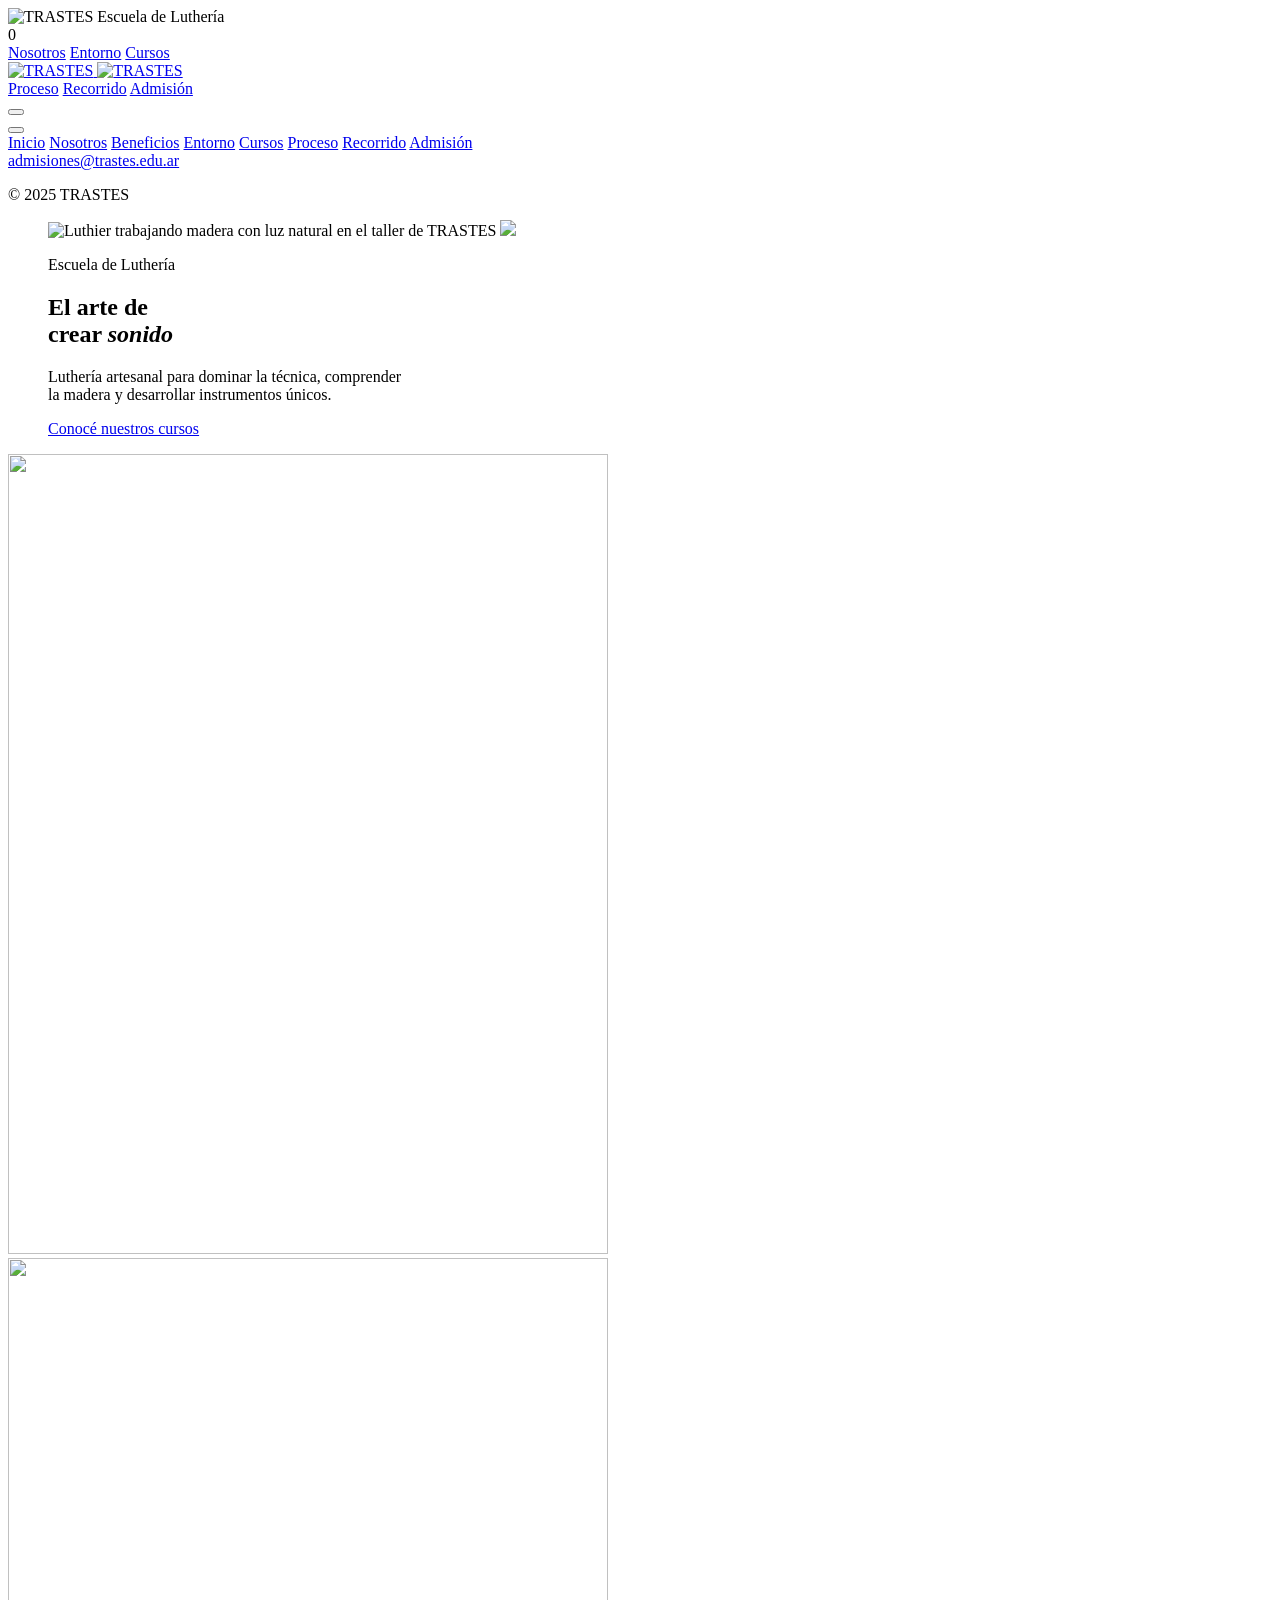
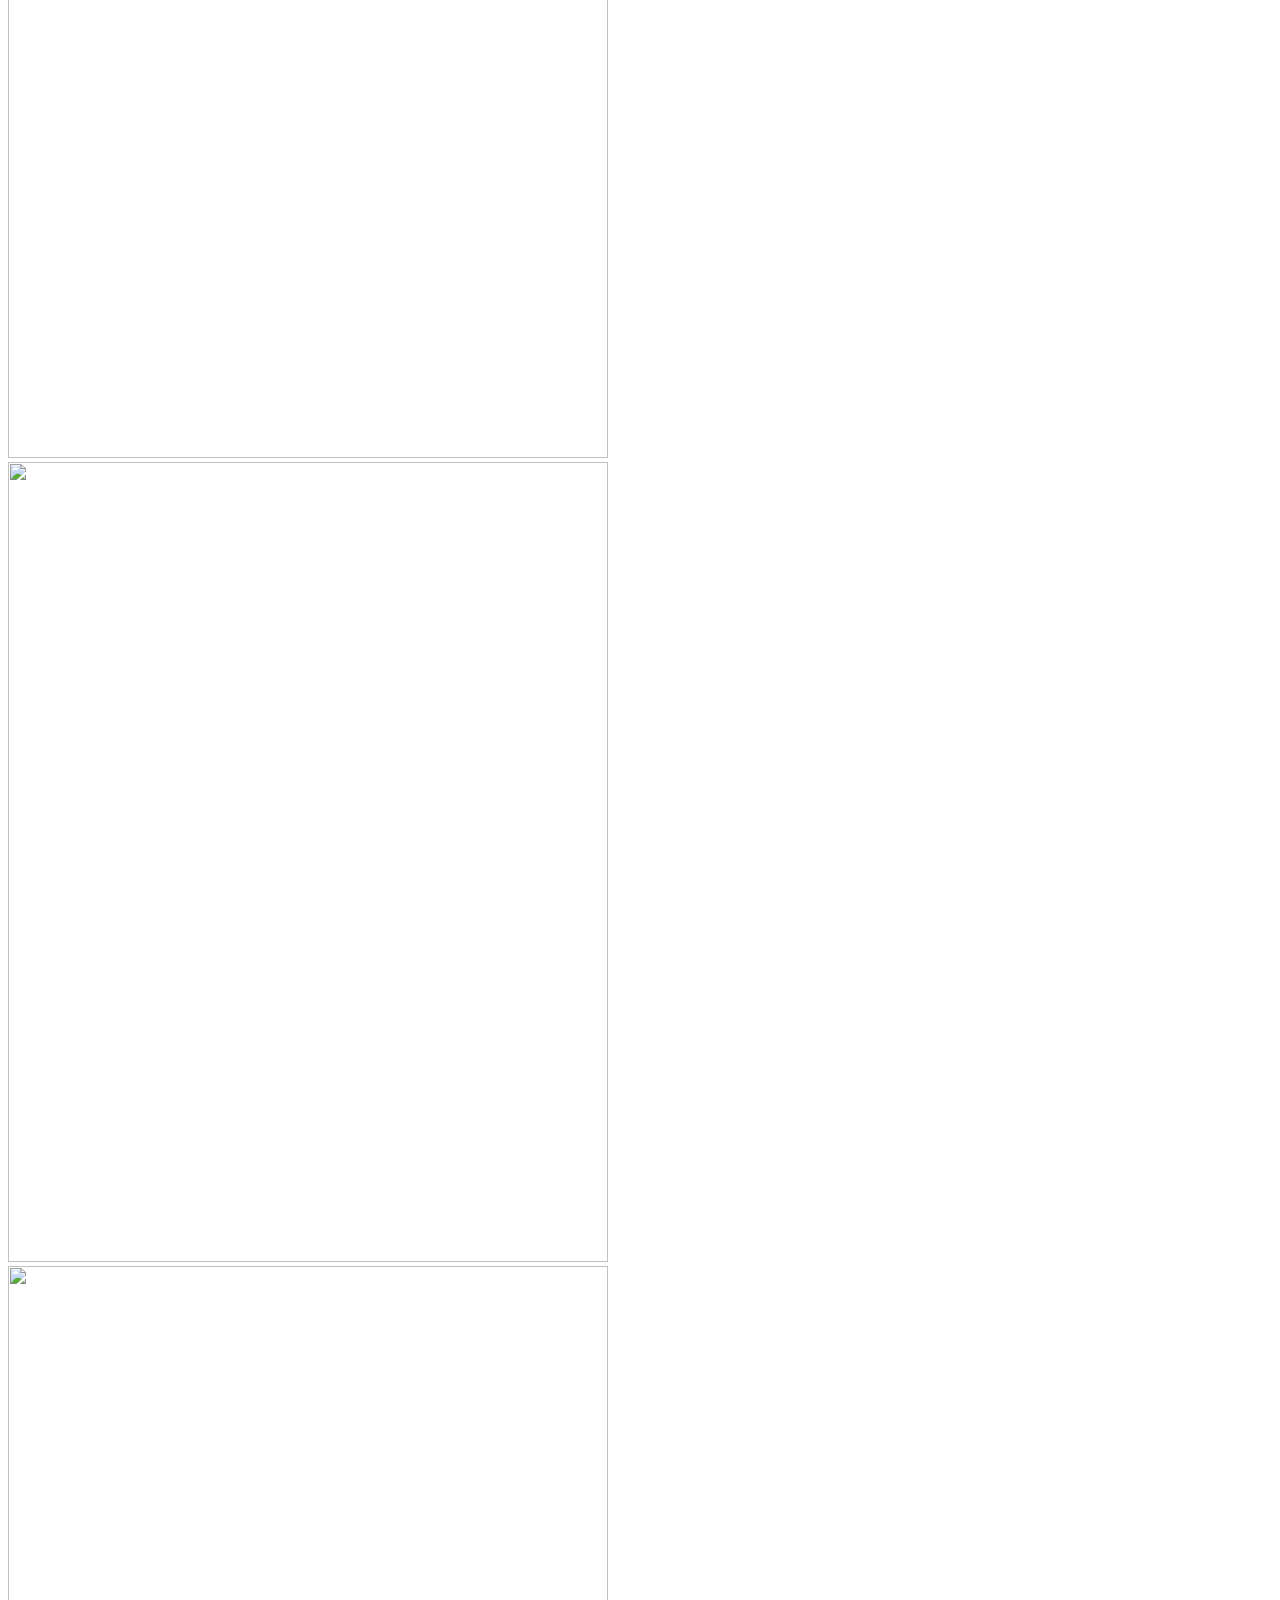
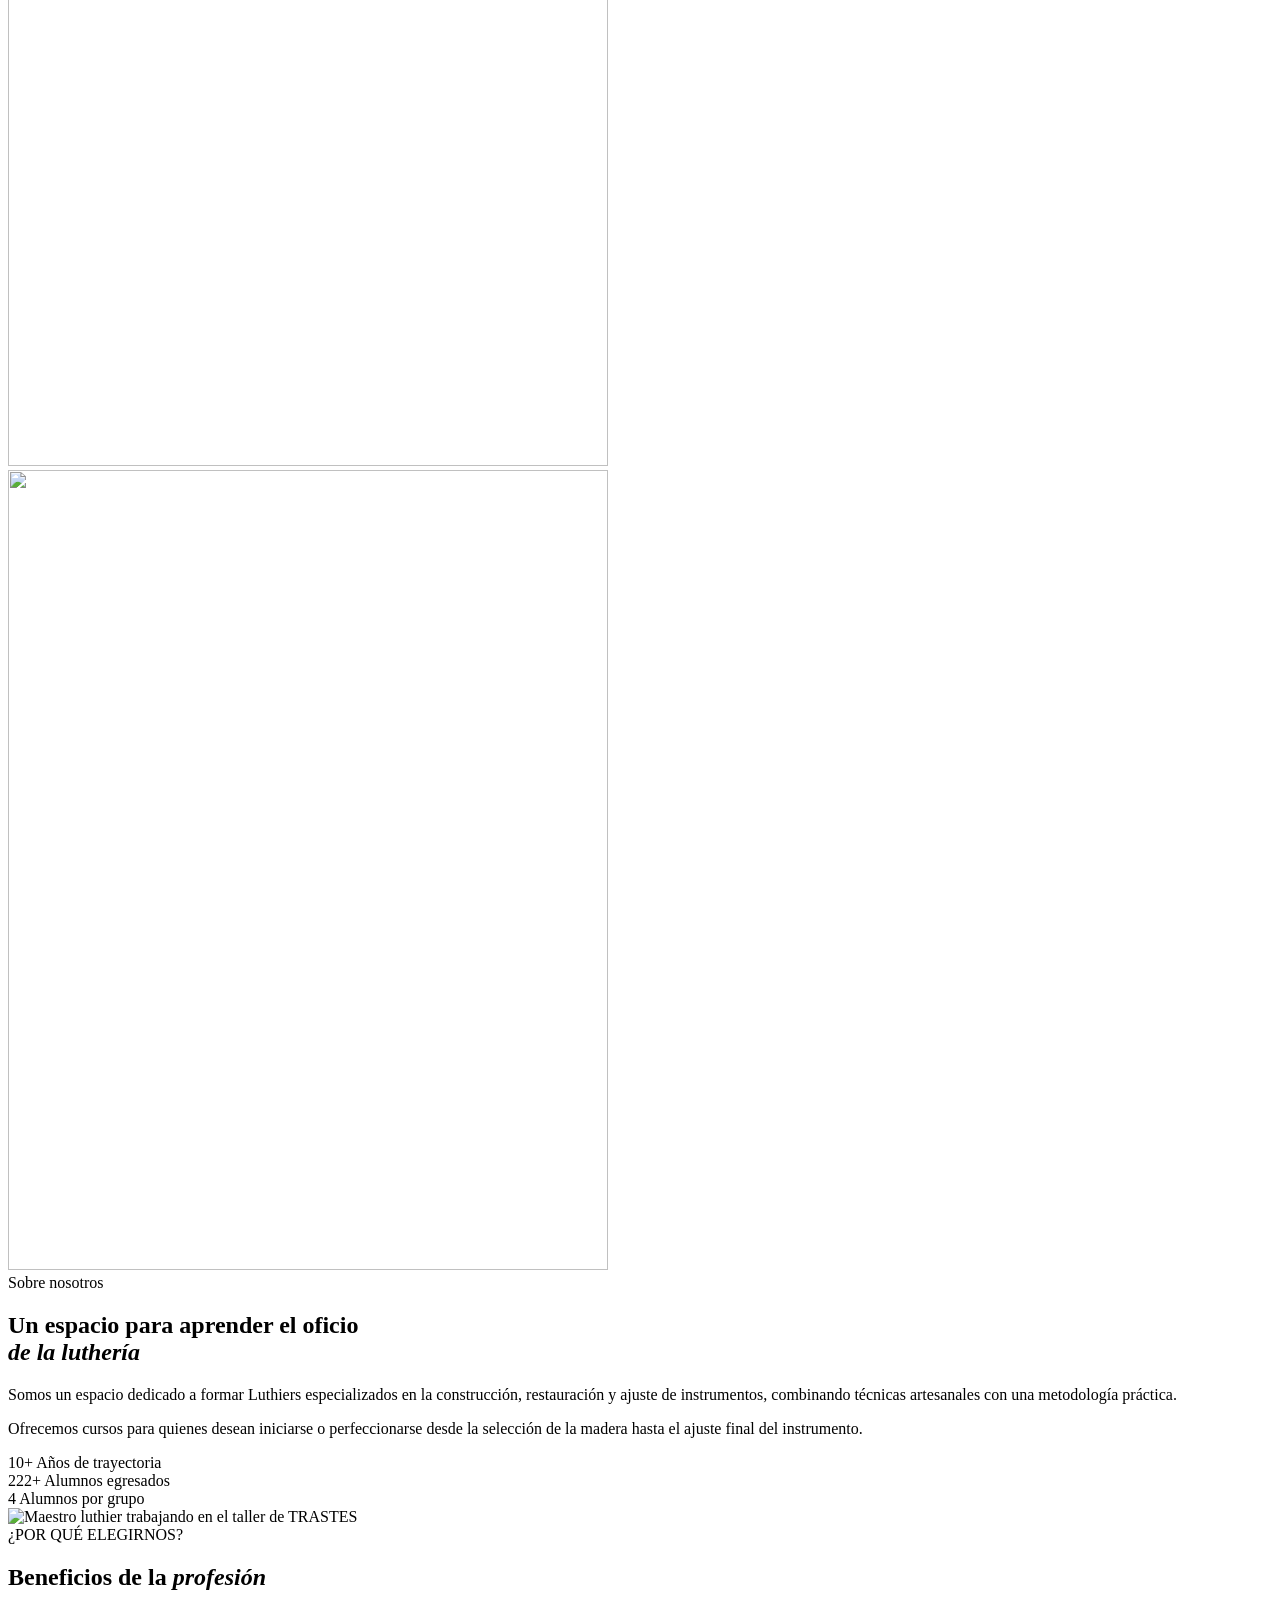
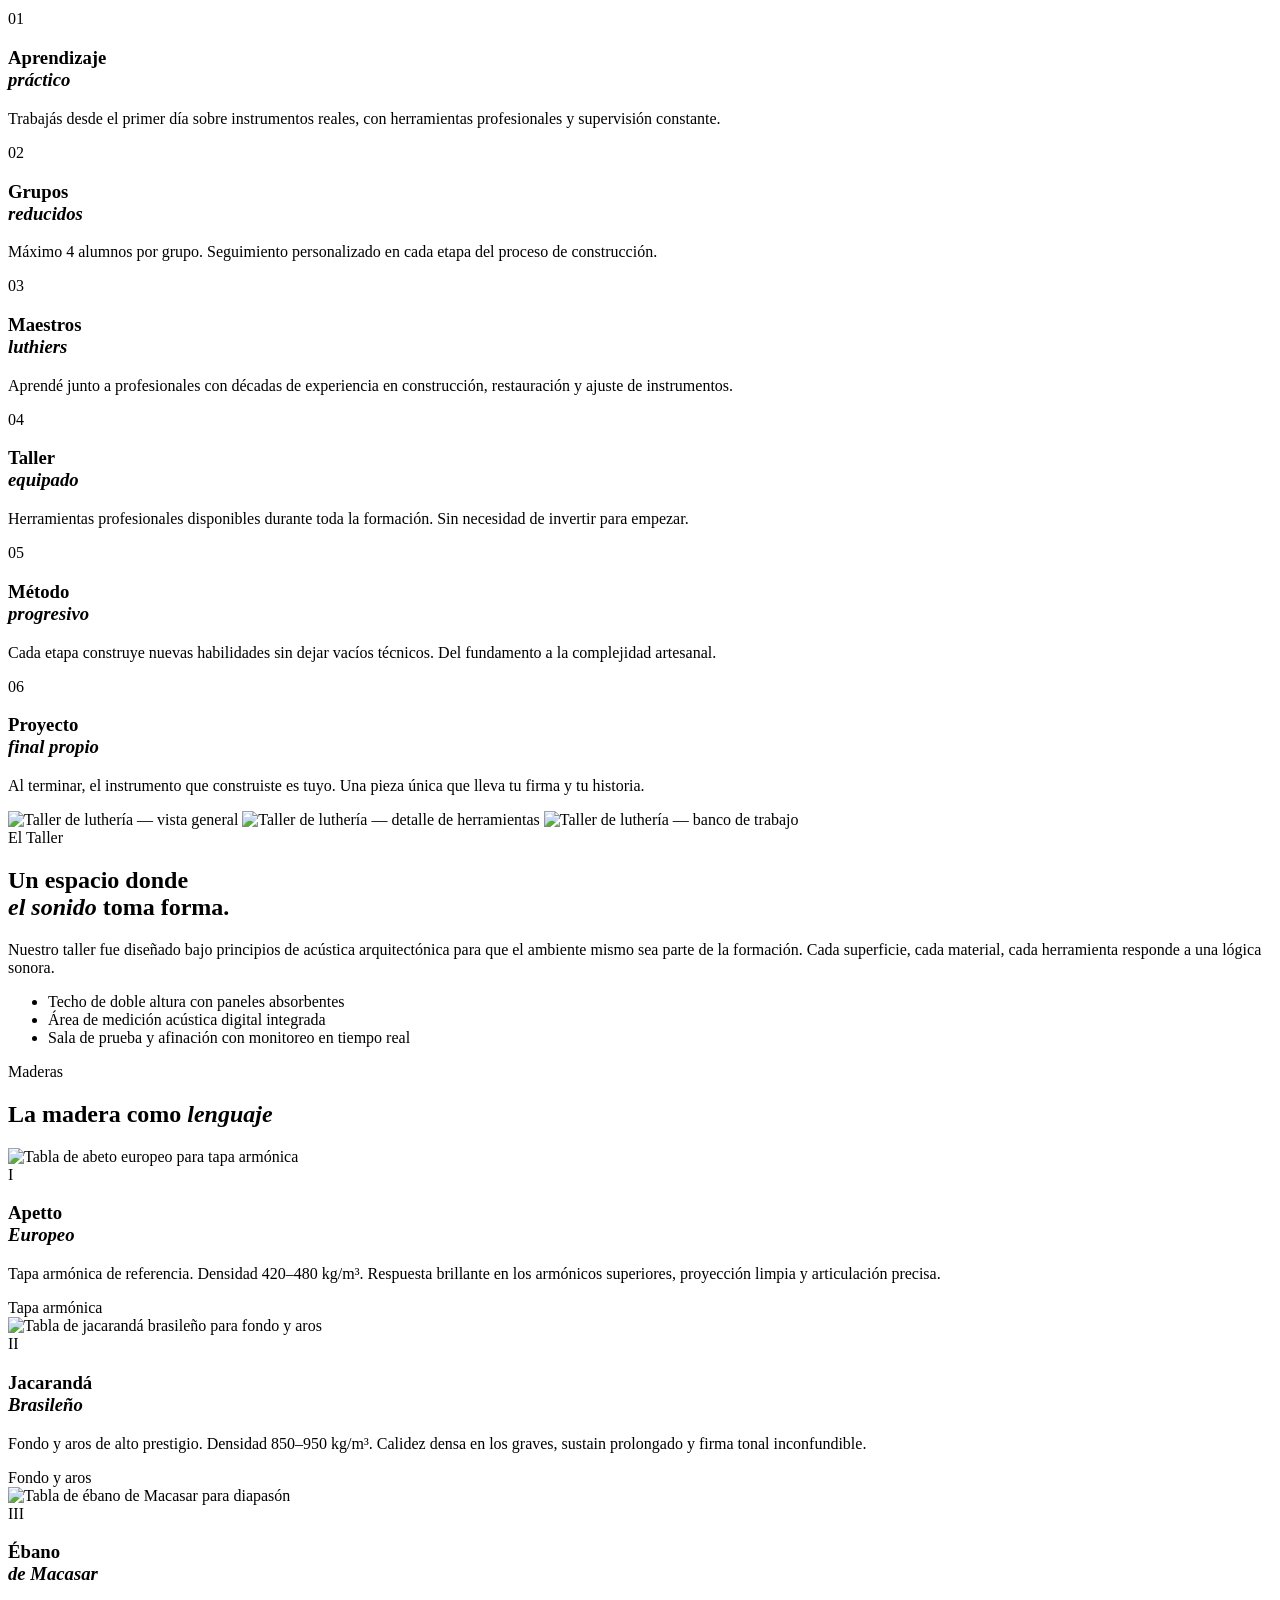
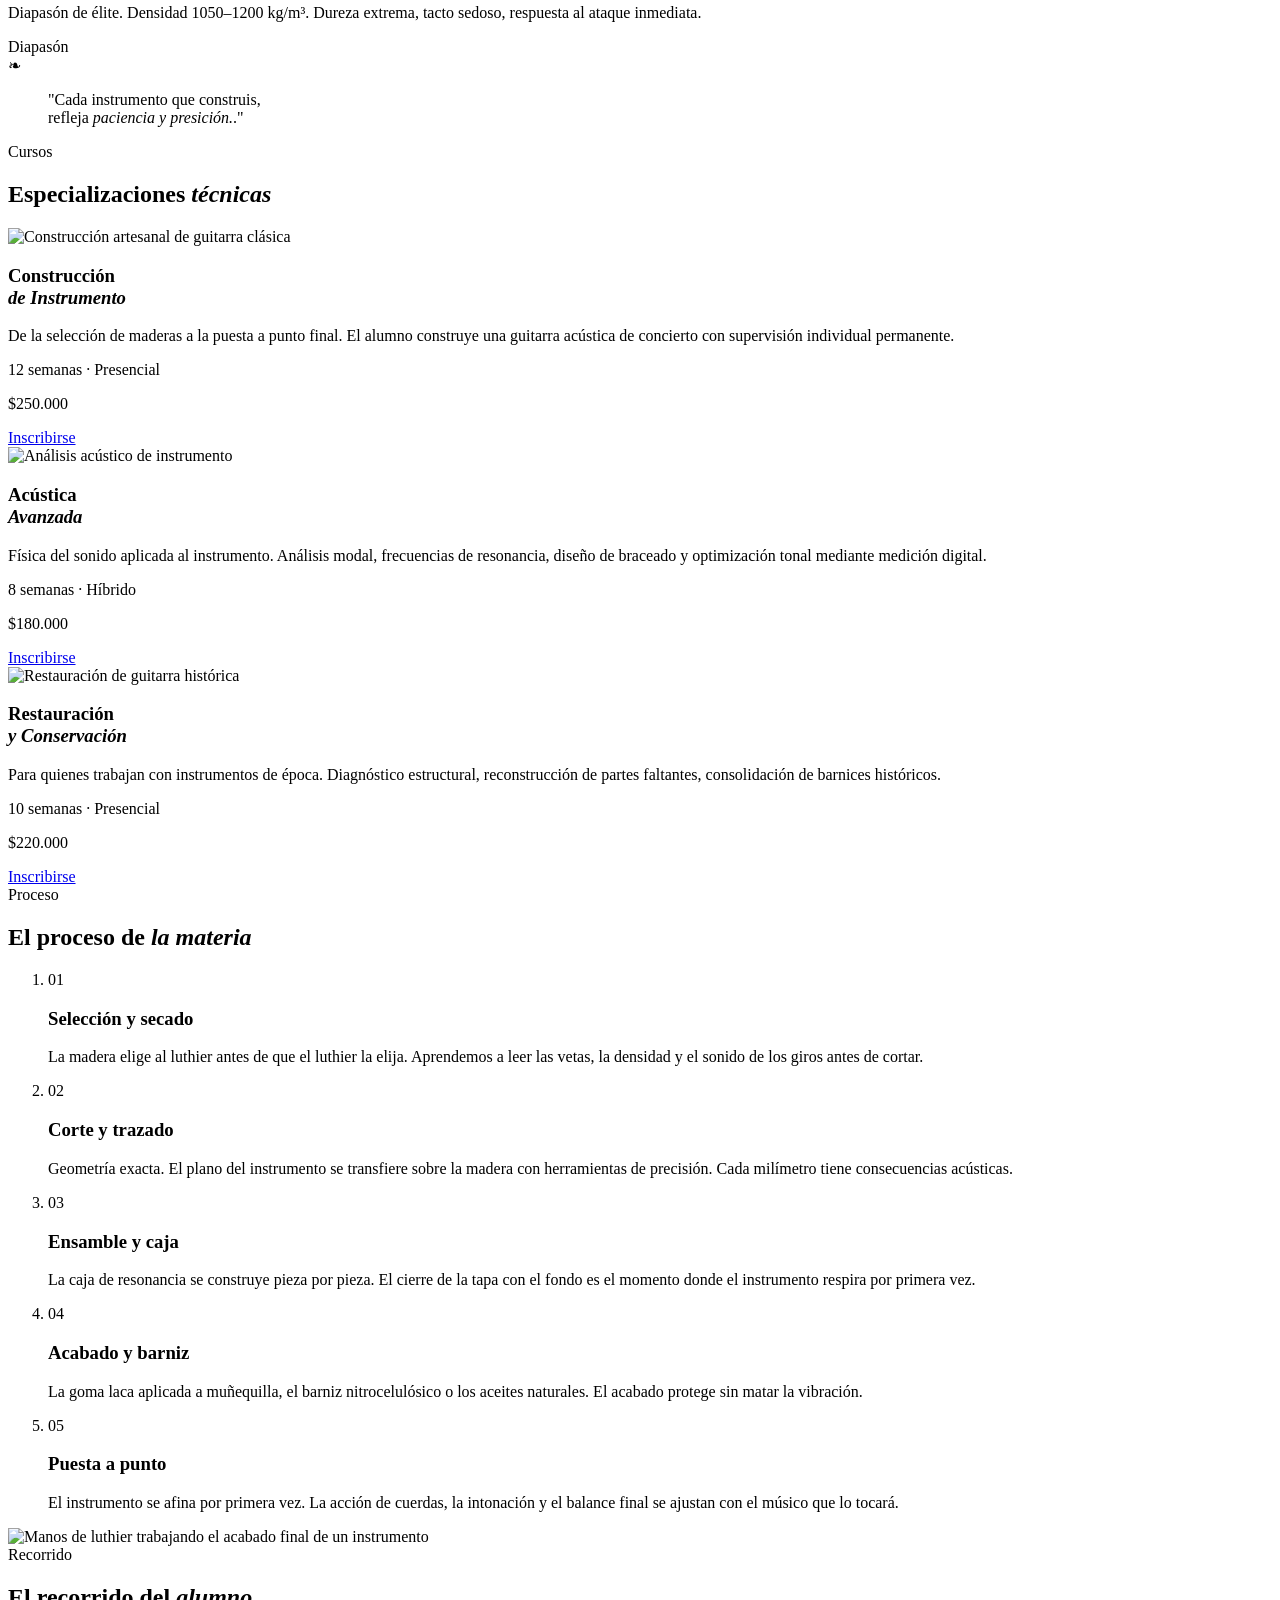
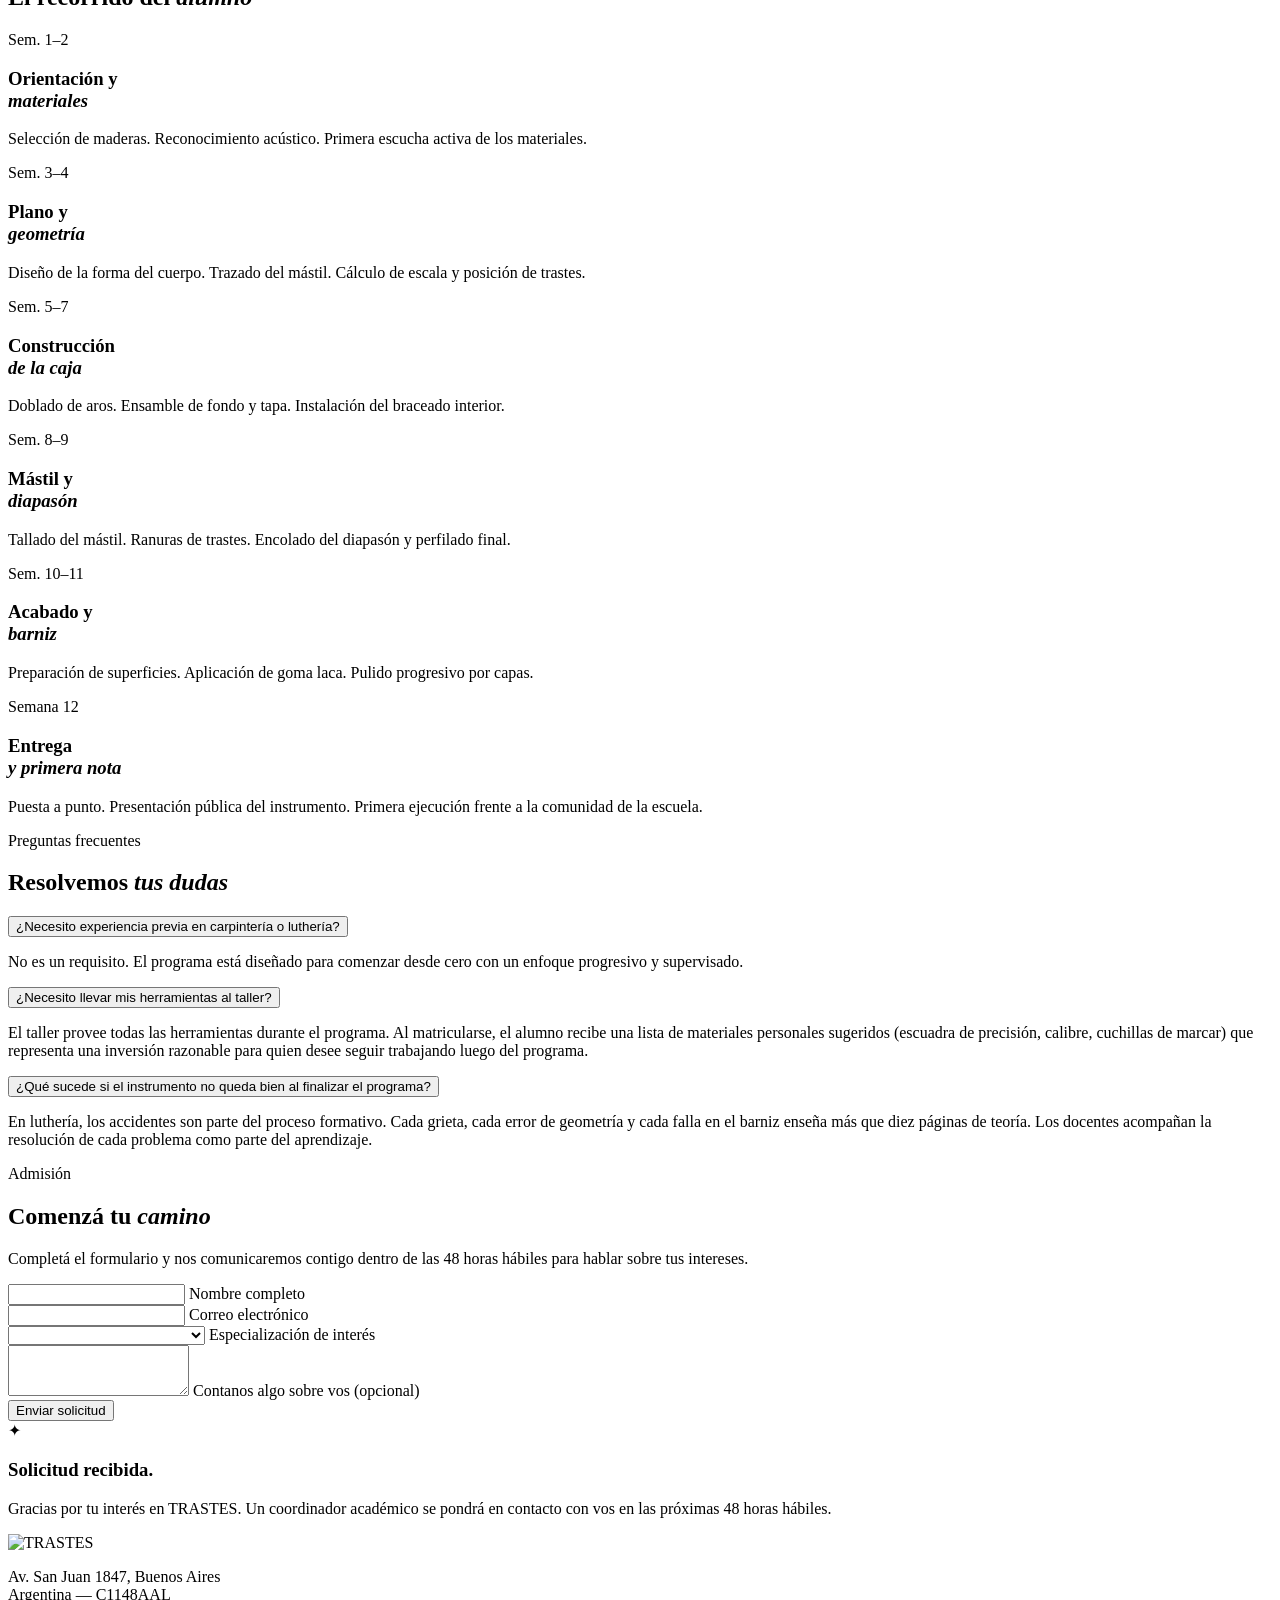
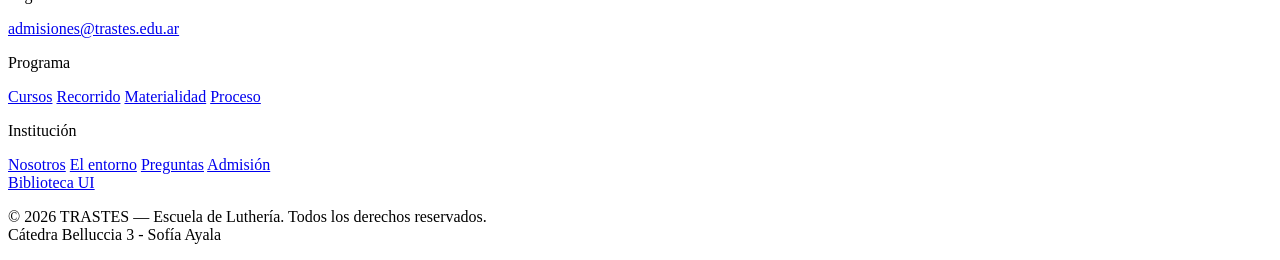
==== commit a8f17d7c: "Add files via upload" ====
--- a/index.html
+++ b/index.html
@@ -18,7 +18,7 @@
 <head>
   <meta charset="UTF-8" />
   <meta name="viewport" content="width=device-width, initial-scale=1.0" />
-  <title>TRASTES — Escuela de Luthería</title>
+  <title>Trastes — Escuela de Luthería</title>
   <meta name="description" content="Escuela de luthería de alta formación. Arte, técnica y sonido en un mismo espacio." />
 
   <link rel="preconnect" href="https://fonts.googleapis.com" />
@@ -169,7 +169,7 @@
         height="1067"
       />
 <img
-  src="assets/mob222-04.png"
+  src="assets/movhero22-04.png"
   class="hero__bg hero__bg--mobile"
 />
       <!-- Texto editorial superpuesto sobre la foto -->
@@ -581,9 +581,7 @@
   </div>
 <div class="courses-slider">
 
-  <button class="courses-arrow courses-arrow--prev">
-    ←
-  </button>
+
   <div class="courses__grid">
 
     <!-- CURSO I -->
@@ -701,9 +699,7 @@
     </article>
 
   </div>
- <button class="courses-arrow courses-arrow--next">
-    →
-  </button>
+
 
 </div>
 </section>
@@ -1033,12 +1029,20 @@
             <a href="#entorno"       class="site-footer__nav-link">El entorno</a>
             <a href="#faq"           class="site-footer__nav-link">Preguntas</a>
             <a href="#admision"      class="site-footer__nav-link">Admisión</a>
-          </div>
+        </div>
+               <div class="site-footer__nav-col site-footer__nav-col--cta">
+
+  <a href="trastes-ui-library.html" class="btn btn--cta-final footer-cta-btn " >
+   Biblioteca UI
+  </a>
+
+</div>
         </nav>
         
       </div>
+ 
   <p class="site-footer__legal">
-          © 2025 TRASTES — Escuela de Luthería. Todos los derechos reservados.<br>
+          © 2026 TRASTES — Escuela de Luthería. Todos los derechos reservados.<br>
     Cátedra Belluccia 3 - Sofía Ayala
         </p>
     </div>
